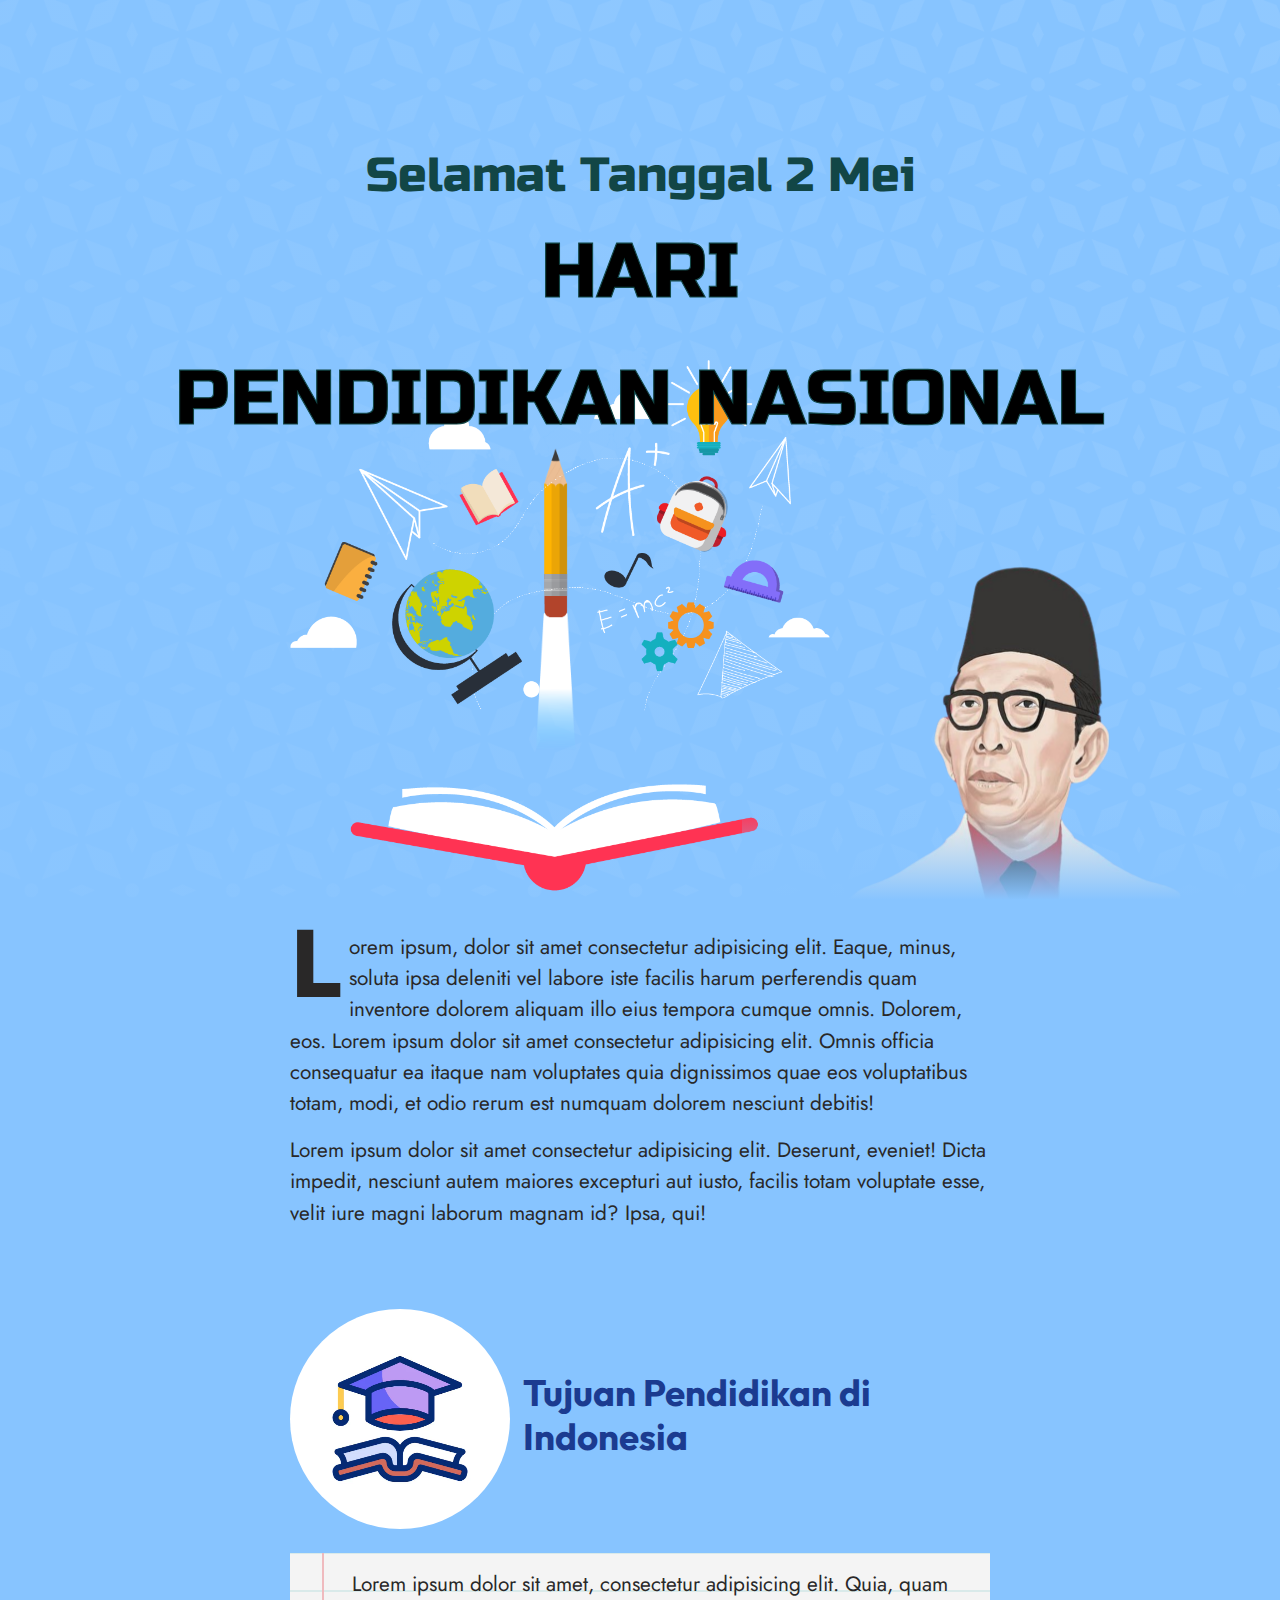
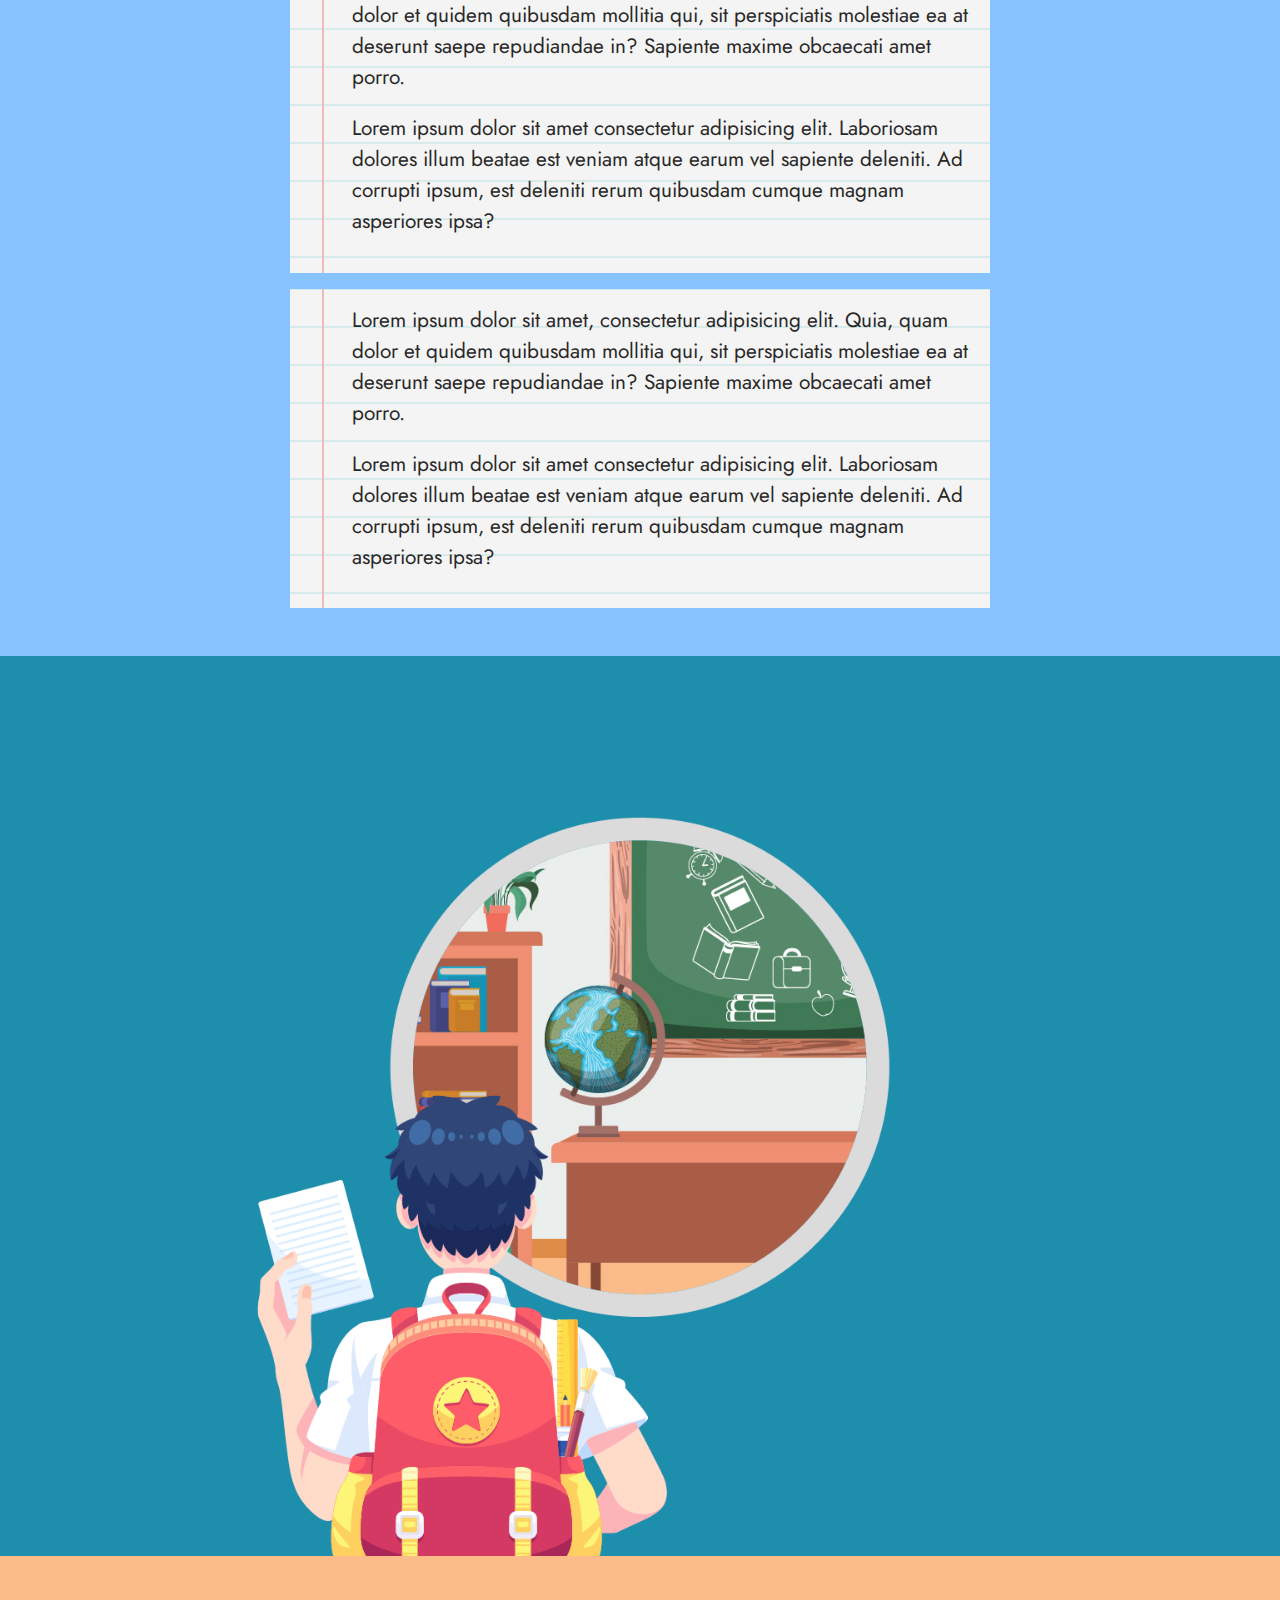
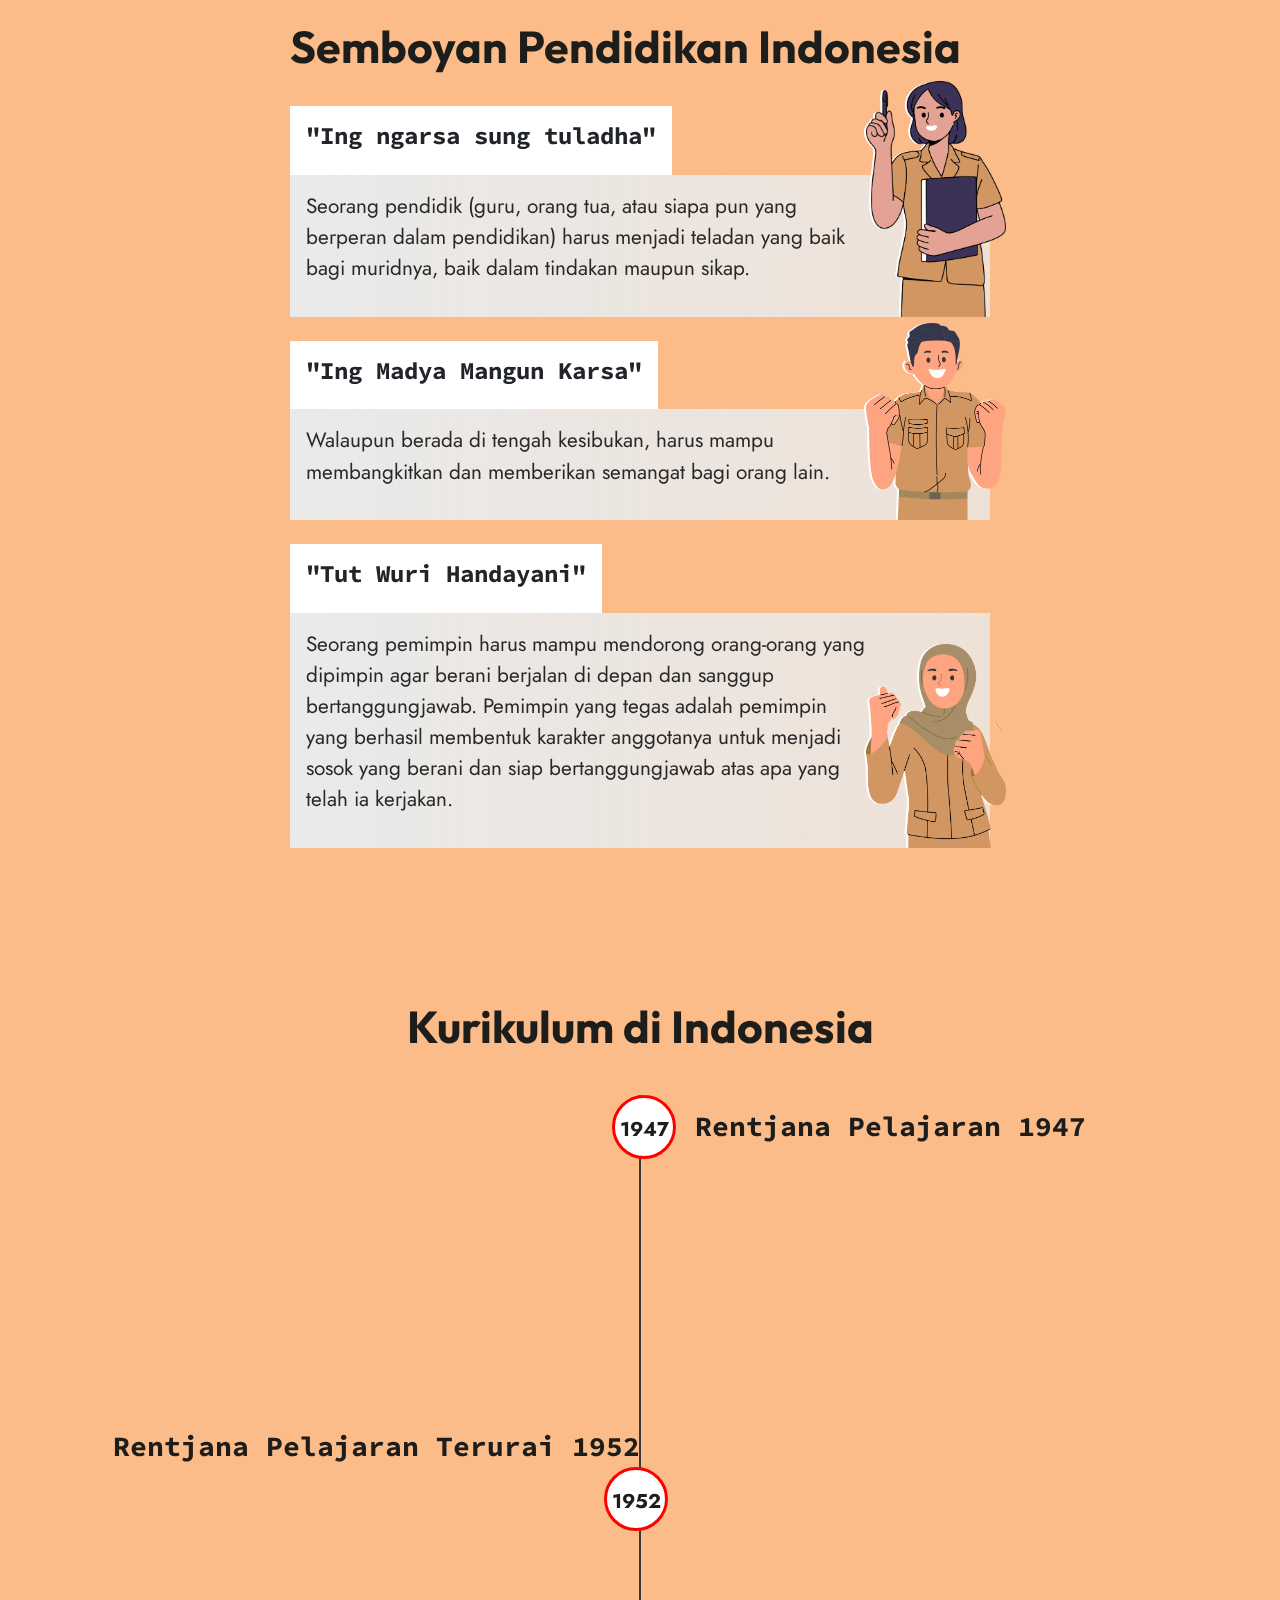
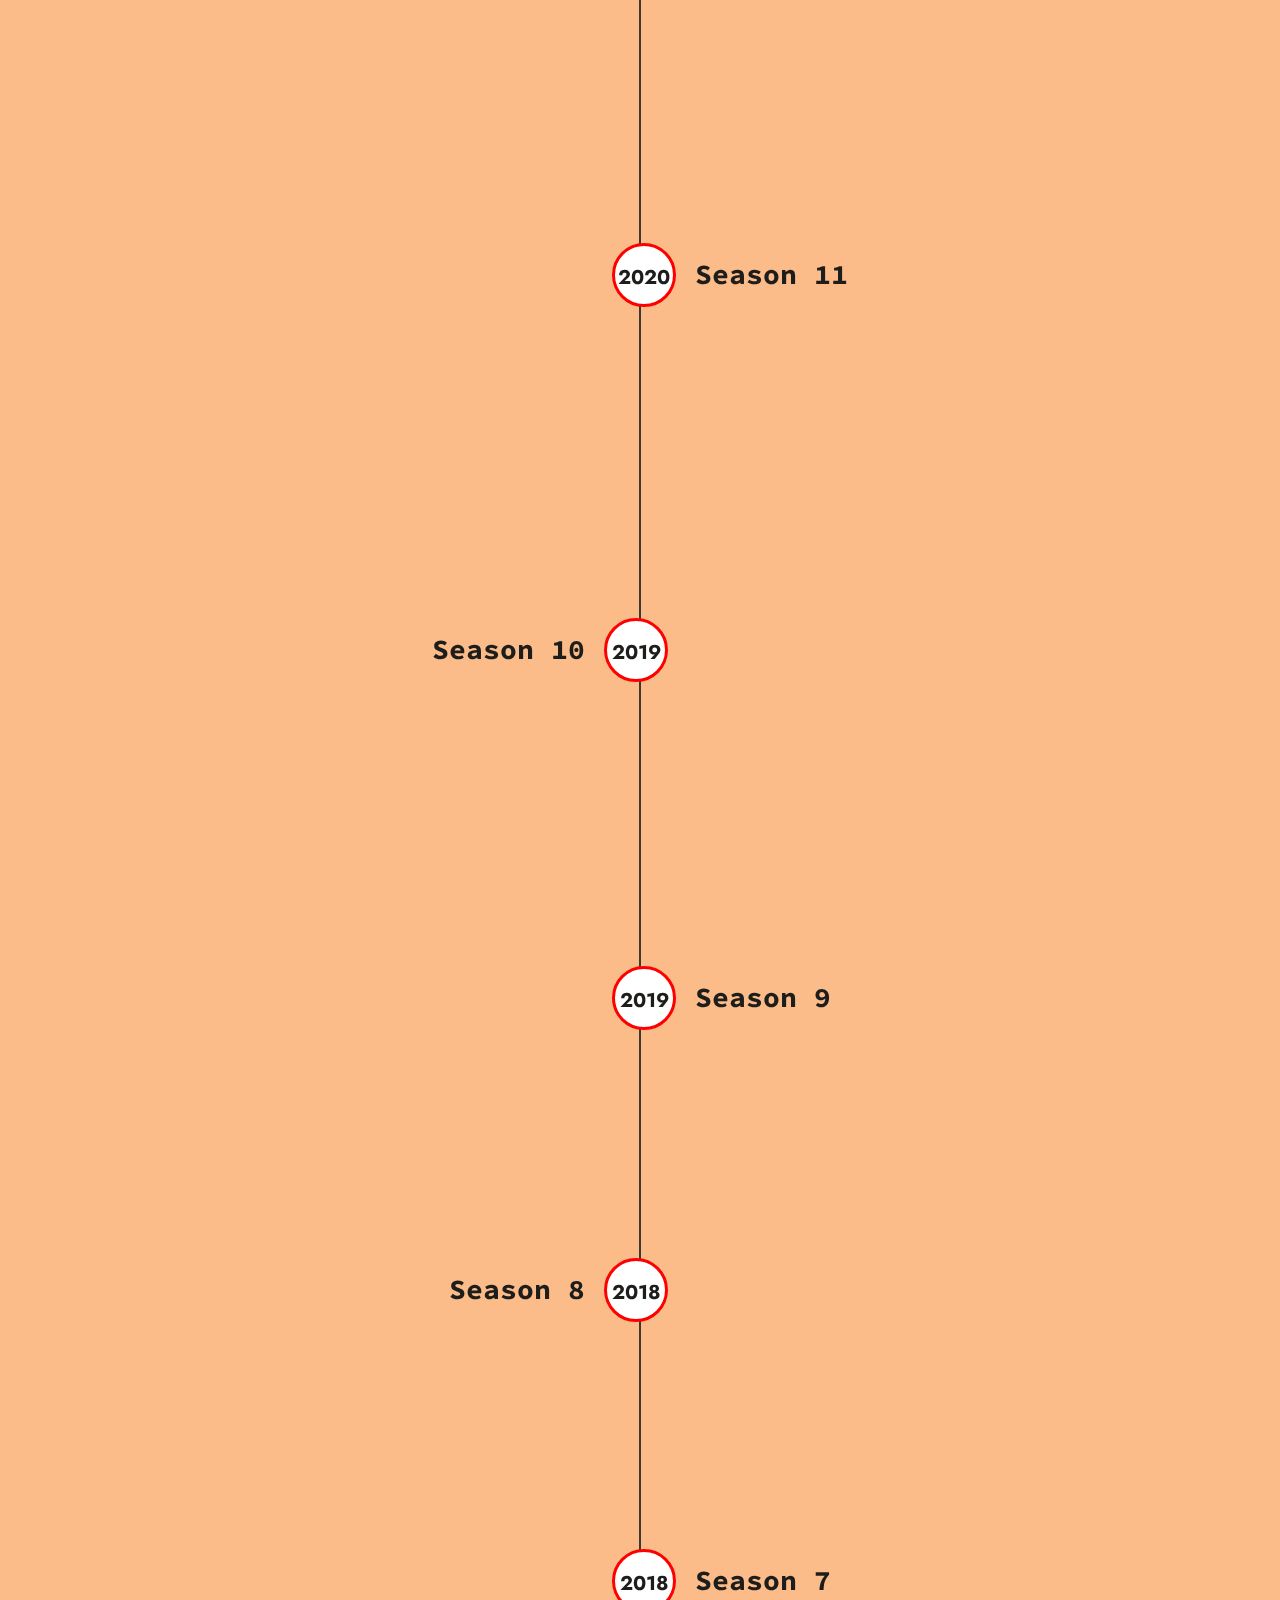
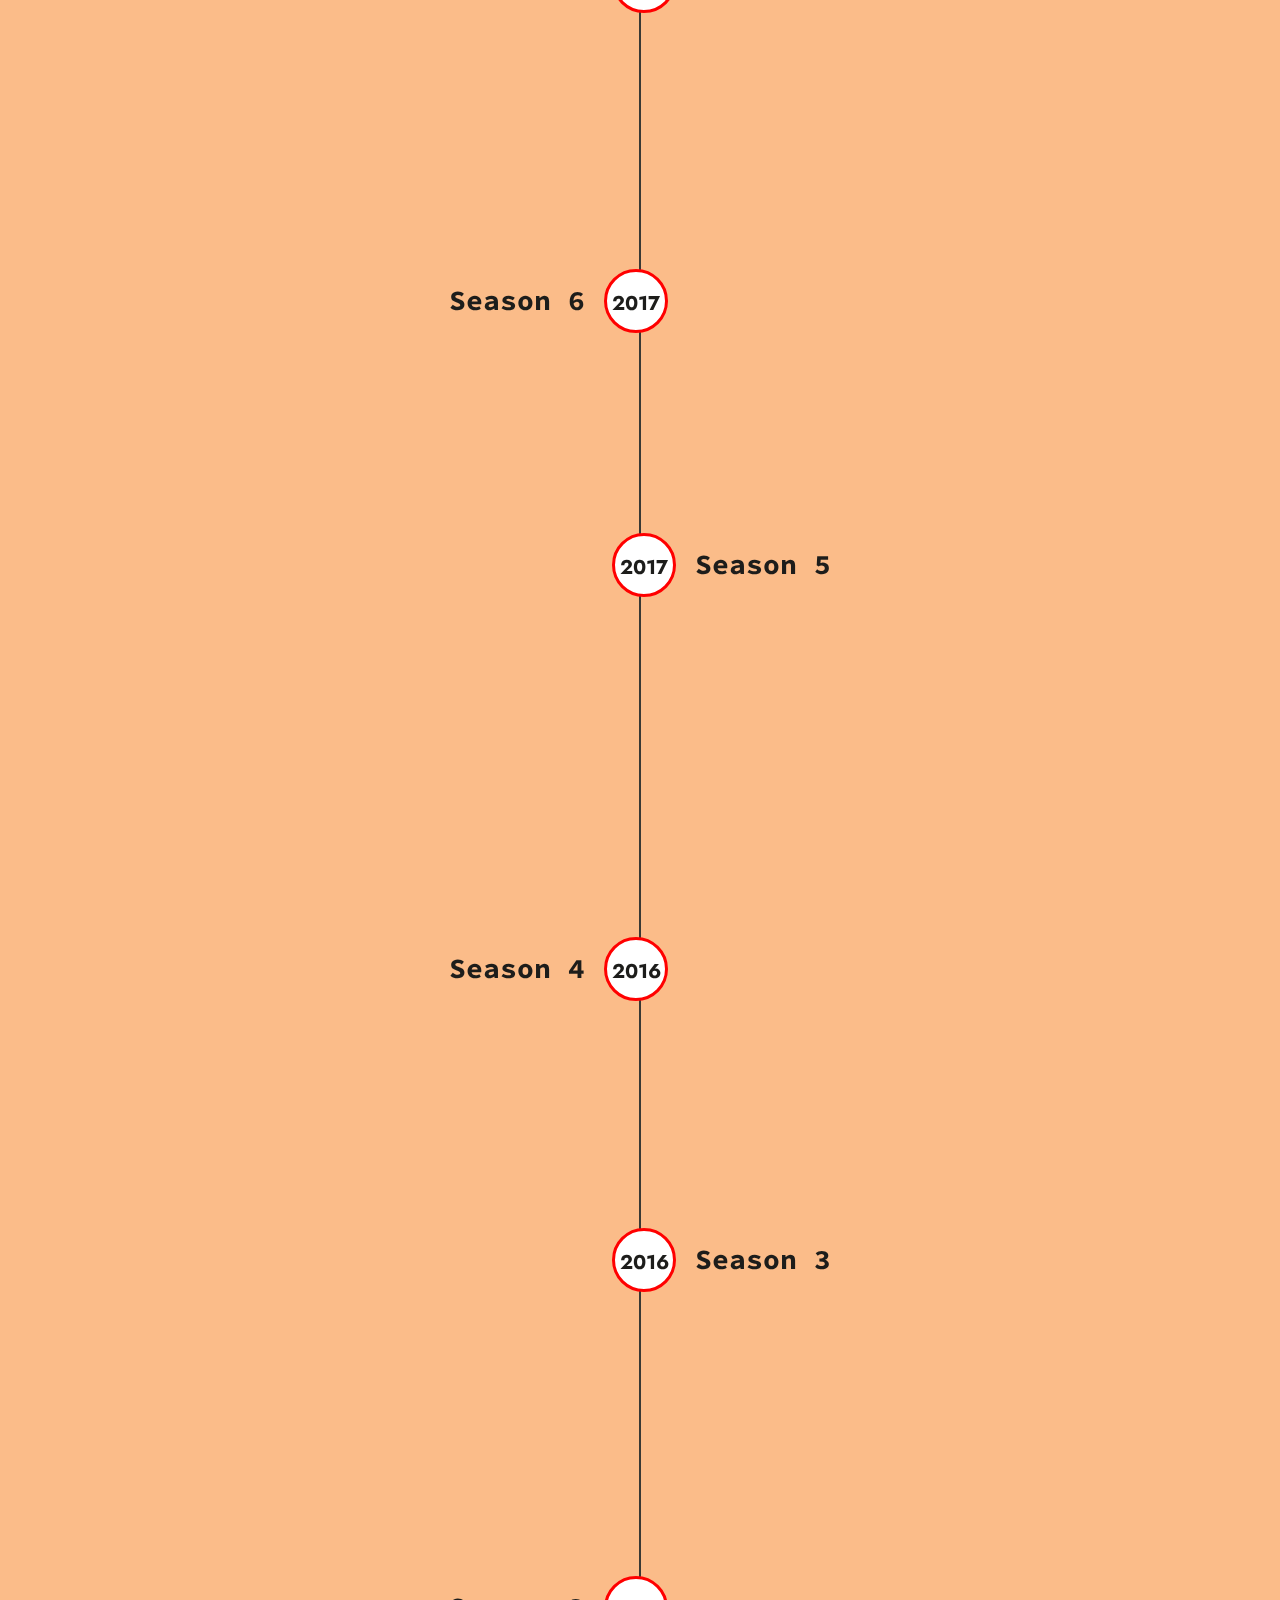
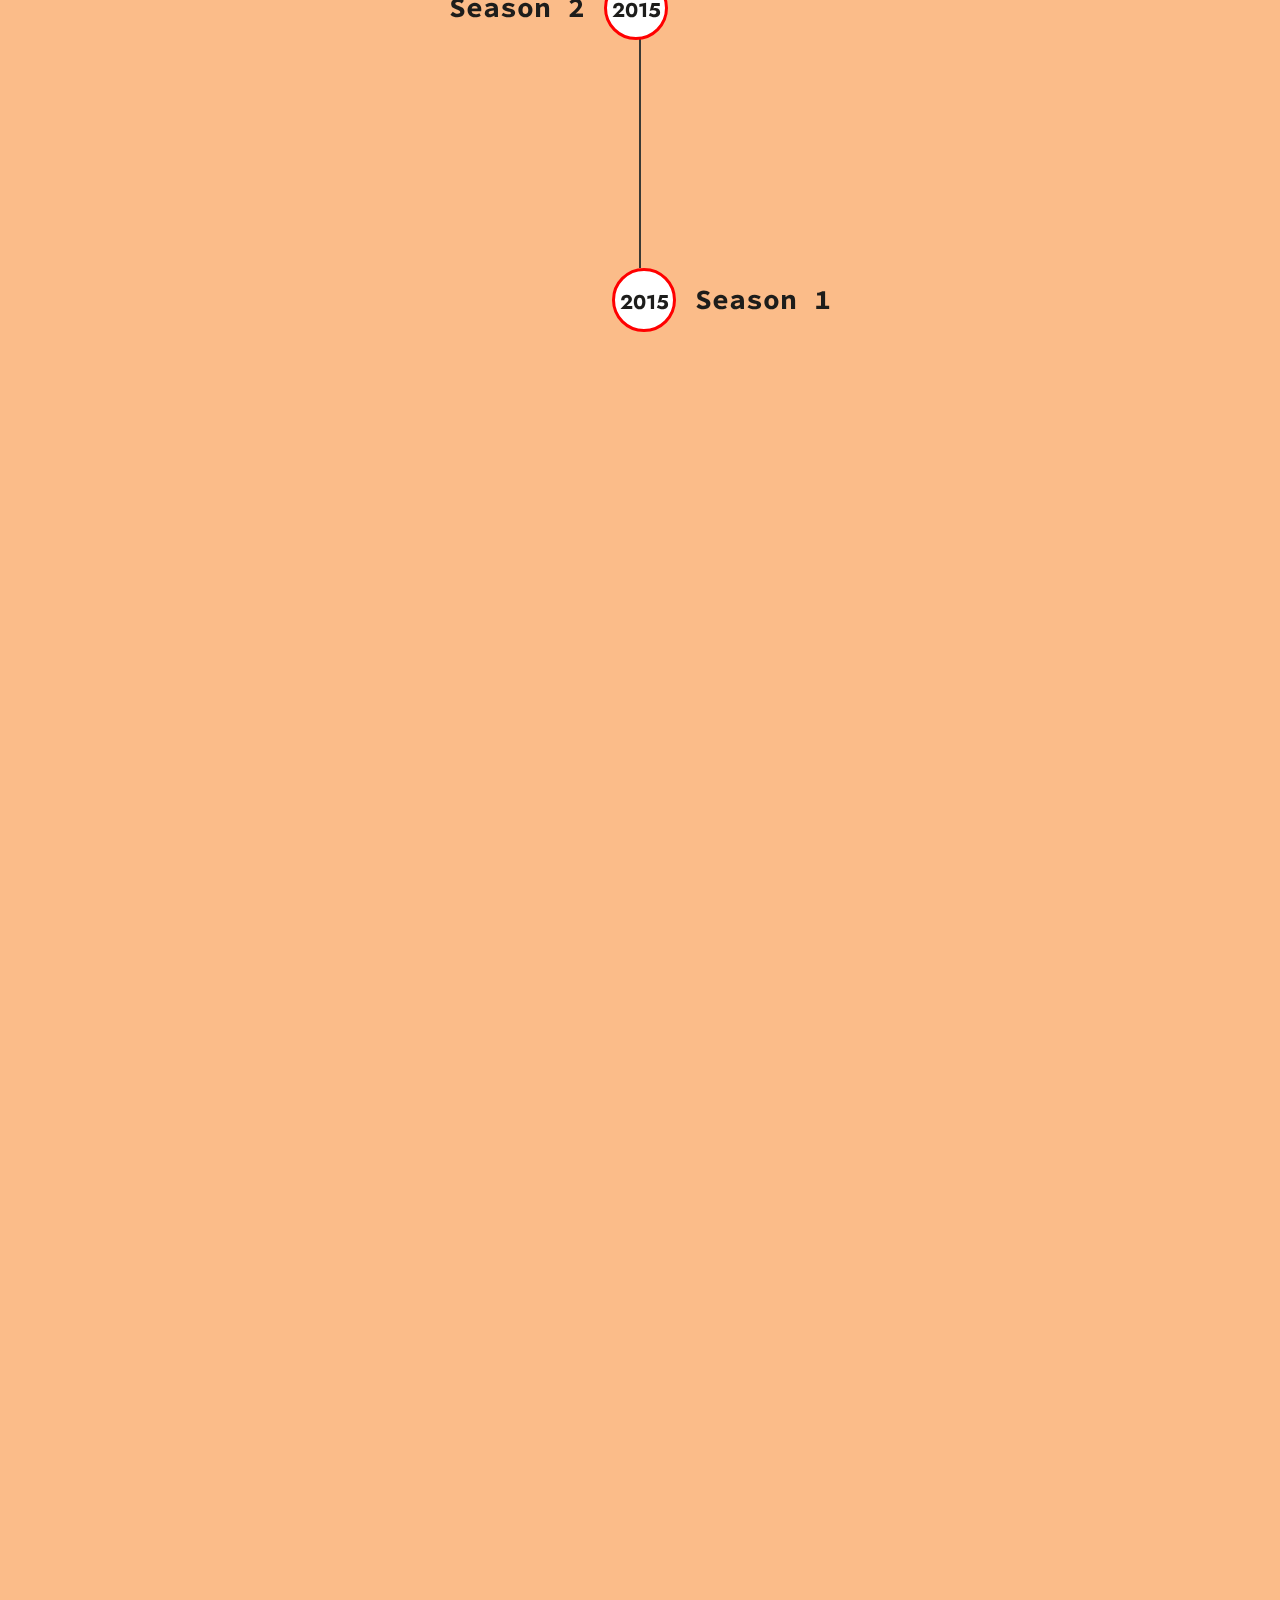
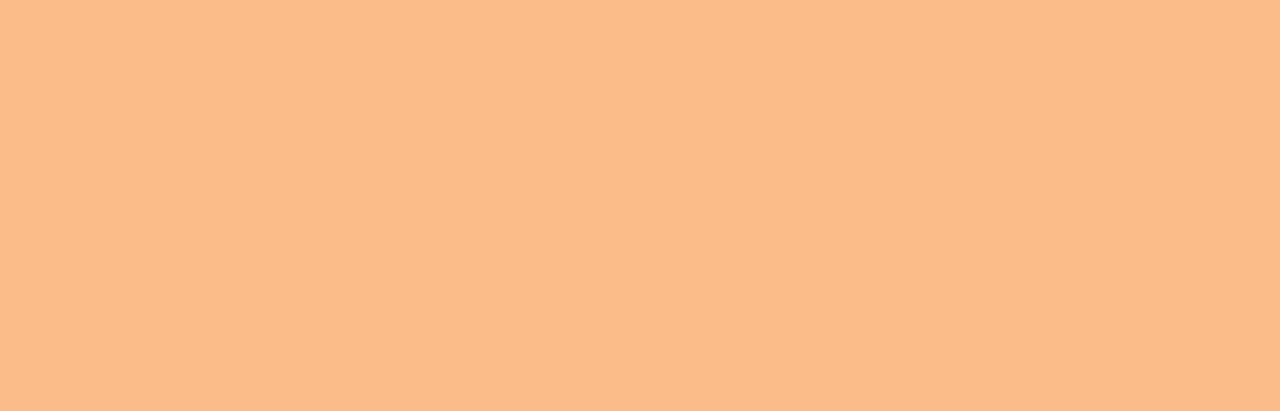
==== index.html @ e65f445f "ded" ====
<!DOCTYPE html>
<html lang="en">
    <head>
        <meta charset="UTF-8">
        <meta name="viewport" content="width=device-width, initial-scale=1.0">
        <title>Hari Pendidikan Nasional</title>
        <link rel="stylesheet" href="sass/bootstrap.min.css">
        <link rel="stylesheet" href="sass/animate.min.css">
        <link rel="stylesheet" href="sass/all.css">
        <link rel="stylesheet" href="sass/style.css">
    </head>
    <body>
        <main>
            <section class="banner">
                <div class="bgbg">
                    <img src="img/bg.png" alt="">
                </div>
                <div class="indo">
                    <img src="img/indo.png" alt="">
                </div>
                <div class="title">
                    <h2>Selamat Tanggal 2 Mei</h2>
                </div>
                <div class="ismobile">
                    <div class="help-zero">
                        <svg viewBox="0 0 1020 300">
                            <text
                                x="50%"
                                y="50%"
                                dy=".35em"
                                text-anchor="middle"
                            >
                                Hari
                            </text>
                        </svg>
                    </div>
                    <div class="help-first">
                        <svg viewBox="0 0 1020 300">
                            <text
                                x="50%"
                                y="50%"
                                dy=".35em"
                                text-anchor="middle"
                            >
                                Pendidikan
                            </text>
                        </svg>
                    </div>
                    <div class="help-second">
                        <svg viewBox="0 0 1020 300">
                            <text
                                x="50%"
                                y="50%"
                                dy=".35em"
                                text-anchor="middle"
                            >
                                Nasional
                            </text>
                        </svg>
                    </div>
                </div>
                <div class="isdesktop">
                    <div class="help-zero">
                        <svg viewBox="0 0 2320 300">
                            <text
                                x="50%"
                                y="50%"
                                dy=".35em"
                                text-anchor="middle"
                            >
                                Hari
                            </text>
                        </svg>
                    </div>
                    <svg viewBox="0 0 2320 300">
                        <text
                            x="50%"
                            y="50%"
                            dy=".25em"
                            text-anchor="middle"
                        >
                            Pendidikan Nasional
                        </text>
                    </svg>
                </div>
                <div class="bg">
                    <img src="img/bumper-02.png" alt="">
                </div>
                <div class="pensil">
                    <img src="img/bumper-03.png" alt="">
                </div>
                <div class="image">
                    <img src="img/ki-hajar.png" alt="">
                </div>
            </section>
            <section class="pembukaan">
                <div class="wrap-detikx">
                    <!-- <div class="rilis">
                        <div class="tgl">
                            02 Mei 2025
                        </div>
                    </div> -->
                    <p class="firstletter">
                        Lorem ipsum, dolor sit amet consectetur adipisicing elit. Eaque, minus, soluta ipsa deleniti vel labore iste facilis harum perferendis quam inventore dolorem aliquam illo eius tempora cumque omnis. Dolorem, eos. Lorem ipsum dolor sit amet consectetur adipisicing elit. Omnis officia consequatur ea itaque nam voluptates quia dignissimos quae eos voluptatibus totam, modi, et odio rerum est numquam dolorem nesciunt debitis!
                    </p>
                    <p>Lorem ipsum dolor sit amet consectetur adipisicing elit. Deserunt, eveniet! Dicta impedit, nesciunt autem maiores excepturi aut iusto, facilis totam voluptate esse, velit iure magni laborum magnam id? Ipsa, qui!</p>
                </div>
            </section>
            <section class="tujuan">
                <div class="wrap-detikx">
                    <div class="d-block">
                        <div class="white-animate">
                            <video autoplay="" muted="" loop="">
                                <source src="img/book-graduate.mp4" type="video/mp4">
                                Your browser does not support the video tag.
                            </video>
                        </div>
                        <div class="judul-h3">
                            <h3>Tujuan Pendidikan di Indonesia</h3>
                        </div>
                    </div>
                    <br>
                    <div class="kertas mb-3">
                        <p>Lorem ipsum dolor sit amet, consectetur adipisicing elit. Quia, quam dolor et quidem quibusdam mollitia qui, sit perspiciatis molestiae ea at deserunt saepe repudiandae in? Sapiente maxime obcaecati amet porro.</p>
                        <p>Lorem ipsum dolor sit amet consectetur adipisicing elit. Laboriosam dolores illum beatae est veniam atque earum vel sapiente deleniti. Ad corrupti ipsum, est deleniti rerum quibusdam cumque magnam asperiores ipsa?</p>
                    </div>
                    <div class="kertas mb-3">
                        <p>Lorem ipsum dolor sit amet, consectetur adipisicing elit. Quia, quam dolor et quidem quibusdam mollitia qui, sit perspiciatis molestiae ea at deserunt saepe repudiandae in? Sapiente maxime obcaecati amet porro.</p>
                        <p>Lorem ipsum dolor sit amet consectetur adipisicing elit. Laboriosam dolores illum beatae est veniam atque earum vel sapiente deleniti. Ad corrupti ipsum, est deleniti rerum quibusdam cumque magnam asperiores ipsa?</p>
                    </div>
                </div>
            </section>
            <section class="lini-masa">
                <div class="wrapper">
                    <div class="content">
                        <!-- <section class="section hero"></section> -->
                        <!-- <section class="section gradient-purple"></section> -->
                        <!-- <section class="section gradient-blue"></section> -->
                        <div class="section hero"></div>
                        <div class="section semboyan position-relative">
                            <div class="wrap-detikx">
                                <h3 class="judul">Semboyan Pendidikan Indonesia</h3>
                                <br>
                                <div class="contentx">
                                    <div class="guru">
                                        <img src="img/guru.png" alt="">
                                    </div>
                                    <div class="titlex">
                                        <h4>"Ing ngarsa sung tuladha"</h4>
                                    </div>
                                    <div class="desc">
                                        <p>
                                            Seorang pendidik (guru, orang tua, atau siapa pun yang berperan dalam pendidikan) harus menjadi teladan yang baik bagi muridnya, baik dalam tindakan maupun sikap.
                                        </p>
                                    </div>
                                </div>
                                <div class="contentx">
                                    <div class="guru">
                                        <img src="img/guru2.png" alt="">
                                    </div>
                                    <div class="titlex">
                                        <h4>
                                            "Ing Madya Mangun Karsa"
                                        </h4>
                                    </div>
                                    <div class="desc">
                                        <p>
                                            Walaupun berada di tengah kesibukan, harus mampu membangkitkan dan memberikan semangat bagi orang lain.
                                        </p>
                                    </div>
                                </div>
                                <div class="contentx">
                                    <div class="guru">
                                        <img src="img/guru3.png" alt="">
                                    </div>
                                    <div class="titlex">
                                        <h4>"Tut Wuri Handayani"</h4>
                                    </div>
                                    <div class="desc">
                                        <p>
                                            Seorang pemimpin harus mampu mendorong orang-orang yang dipimpin agar berani berjalan di depan dan sanggup bertanggungjawab. Pemimpin yang tegas adalah pemimpin yang berhasil membentuk karakter anggotanya untuk menjadi sosok yang berani dan siap bertanggungjawab atas apa yang telah ia kerjakan.
                                        </p>
                                    </div>
                                </div>
                            </div>
                        </div>
                        <div class="section ceki">
                            <div class="wrap-detikx">
                                <div class="text-center">
                                    <h3 class="judul">Kurikulum di Indonesia</h3>
                                </div>
                                <br>
                                <div hidden>
                                    <div class="blocking">
                                        <div class="naming">
                                            <h4>1947</h4>
                                        </div>
                                        <div class="desc">
                                            <h5>Rentjana Pelajaran 1947</h5>
                                            <p>
                                                Lorem ipsum dolor, sit amet consectetur adipisicing elit. Doloremque, debitis numquam, obcaecati eveniet quas dolor placeat saepe ipsam incidunt illum veritatis necessitatibus aut soluta fugiat distinctio magni nemo cum expedita.
                                            </p>
                                        </div>
                                    </div>
                                    <div class="blocking">
                                        <div class="naming">
                                            <h4>1947</h4>
                                        </div>
                                        <div class="desc">
                                            <h5>Rentjana Pelajaran 1947</h5>
                                            <p>
                                                Lorem ipsum dolor, sit amet consectetur adipisicing elit. Doloremque, debitis numquam, obcaecati eveniet quas dolor placeat saepe ipsam incidunt illum veritatis necessitatibus aut soluta fugiat distinctio magni nemo cum expedita.
                                            </p>
                                        </div>
                                    </div>
                                    <div class="blocking">
                                        <div class="naming">
                                            <h4>1947</h4>
                                        </div>
                                        <div class="desc">
                                            <h5>Rentjana Pelajaran 1947</h5>
                                            <p>
                                                Lorem ipsum dolor, sit amet consectetur adipisicing elit. Doloremque, debitis numquam, obcaecati eveniet quas dolor placeat saepe ipsam incidunt illum veritatis necessitatibus aut soluta fugiat distinctio magni nemo cum expedita.
                                            </p>
                                        </div>
                                    </div>
                                    <div class="blocking">
                                        <div class="naming">
                                            <h4>1947</h4>
                                        </div>
                                        <div class="desc">
                                            <h5>Rentjana Pelajaran 1947</h5>
                                            <p>
                                                Lorem ipsum dolor, sit amet consectetur adipisicing elit. Doloremque, debitis numquam, obcaecati eveniet quas dolor placeat saepe ipsam incidunt illum veritatis necessitatibus aut soluta fugiat distinctio magni nemo cum expedita.
                                            </p>
                                        </div>
                                    </div>
                                </div>
                            </div>
                            <div class="container">
                                <div class="ag-timeline-block">
                                    <div class="ag-section">
                                        <div class="ag-format-container">
                                            <div class="js-timeline ag-timeline">
                                                <div class="js-timeline_line ag-timeline_line">
                                                    <div class="js-timeline_line-progress ag-timeline_line-progress"></div>
                                                </div>
                                                <div class="ag-timeline_list">
                                                    <div class="js-timeline_item ag-timeline_item">
                                                        <div class="ag-timeline-card_box">
                                                            <div class="js-timeline-card_point-box ag-timeline-card_point-box">
                                                                <div class="ag-timeline-card_point">1947</div>
                                                            </div>
                                                            <div class="ag-timeline-card_meta-box">
                                                                <div class="ag-timeline-card_meta">Rentjana Pelajaran 1947</div>
                                                            </div>
                                                        </div>
                                                        <div class="ag-timeline-card_item">
                                                            <div class="ag-timeline-card_inner">
                                                                <div class="ag-timeline-card_info">
                                                                    <div class="ag-timeline-card_title">Rentjana Pelajaran 1947</div>
                                                                    <div class="ag-timeline-card_desc">
                                                                        <strong>Kurikulum 1947</strong>
                                                                        Lorem ipsum dolor sit amet, consectetuer adipiscing elit. Aenean commodo ligula
                                                      eget dolor. Aenean massa. Cum sociis natoque penatibus et magnis dis parturient
                                                      montes, nascetur ridiculus mus. Donec quam felis, ultricies nec, pellentesque eu,
                                                      pretium quis, sem. Nulla consequat massa quis enim. Donec pede justo, fringilla
                                                      vel, aliquet nec, vulputate eget, arcu.
                                                                    </div>
                                                                </div>
                                                            </div>
                                                            <div class="ag-timeline-card_arrow"></div>
                                                        </div>
                                                    </div>
                                                    <div class="js-timeline_item ag-timeline_item">
                                                        <div class="ag-timeline-card_box">
                                                            <div class="ag-timeline-card_meta-box">
                                                                <div class="ag-timeline-card_meta">Rentjana Pelajaran Terurai 1952</div>
                                                            </div>
                                                            <div class="js-timeline-card_point-box ag-timeline-card_point-box">
                                                                <div class="ag-timeline-card_point">1952</div>
                                                            </div>
                                                        </div>
                                                        <div class="ag-timeline-card_item">
                                                            <div class="ag-timeline-card_inner">
                                                                <div class="ag-timeline-card_info">
                                                                    <div class="ag-timeline-card_title">Rentjana Pelajaran Terurai 1952</div>
                                                                    <div class="ag-timeline-card_desc">
                                                                        <strong>Kurikulum 1952</strong>
                                                                        Donec pede justo, fringilla
                                                      vel, aliquet nec, vulputate eget, arcu. In enim justo, rhoncus ut, imperdiet a,
                                                      venenatis vitae, justo. Nullam dictum felis eu pede mollis pretium. Integer
                                                      tincidunt. Cras dapibus. Vivamus elementum semper nisi. Aenean vulputate eleifend
                                                      tellus. Aenean leo ligula, porttitor eu, consequat vitae, eleifend ac, enim.
                                                      Aliquam lorem ante, dapibus in, viverra quis, feugiat a, tellus. Phasellus viverra
                                                      nulla ut metus varius laoreet. Quisque rutrum. Aenean imperdiet.
                                                                    </div>
                                                                </div>
                                                            </div>
                                                            <div class="ag-timeline-card_arrow"></div>
                                                        </div>
                                                    </div>
                                                    <div class="js-timeline_item ag-timeline_item">
                                                        <div class="ag-timeline-card_box">
                                                            <div class="js-timeline-card_point-box ag-timeline-card_point-box">
                                                                <div class="ag-timeline-card_point">2020</div>
                                                            </div>
                                                            <div class="ag-timeline-card_meta-box">
                                                                <div class="ag-timeline-card_meta">Season 11</div>
                                                            </div>
                                                        </div>
                                                        <div class="ag-timeline-card_item">
                                                            <div class="ag-timeline-card_inner">
                                                                <div class="ag-timeline-card_info">
                                                                    <div class="ag-timeline-card_title">Season 11</div>
                                                                    <div class="ag-timeline-card_desc">
                                                                        Aenean imperdiet. Etiam ultricies
                                                      nisi vel augue. Curabitur ullamcorper ultricies nisi. Nam eget dui. Etiam rhoncus.
                                                      Maecenas tempus, tellus eget condimentum rhoncus, sem quam semper libero, sit amet
                                                      adipiscing sem neque sed ipsum. Nam quam nunc, blandit vel, luctus pulvinar,
                                                      hendrerit id, lorem. Maecenas nec odio et ante tincidunt tempus. Donec vitae
                                                      sapien ut libero venenatis faucibus. Nullam quis ante. Etiam sit amet orci eget
                                                      eros faucibus tincidunt. Duis leo. Sed fringilla mauris sit amet nibh.
                                                                    </div>
                                                                </div>
                                                            </div>
                                                            <div class="ag-timeline-card_arrow"></div>
                                                        </div>
                                                    </div>
                                                    <div class="js-timeline_item ag-timeline_item">
                                                        <div class="ag-timeline-card_box">
                                                            <div class="ag-timeline-card_meta-box">
                                                                <div class="ag-timeline-card_meta">Season 10</div>
                                                            </div>
                                                            <div class="js-timeline-card_point-box ag-timeline-card_point-box">
                                                                <div class="ag-timeline-card_point">2019</div>
                                                            </div>
                                                        </div>
                                                        <div class="ag-timeline-card_item">
                                                            <div class="ag-timeline-card_inner">
                                                                <div class="ag-timeline-card_info">
                                                                    <div class="ag-timeline-card_title">Season 10</div>
                                                                    <div class="ag-timeline-card_desc">
                                                                        Cum sociis natoque penatibus et magnis dis parturient
                                                      montes, nascetur ridiculus mus. Donec quam felis, ultricies nec, pellentesque eu,
                                                      pretium quis, sem. Nulla consequat massa quis enim. Donec pede justo, fringilla
                                                      vel, aliquet nec, vulputate eget, arcu. In enim justo, rhoncus ut, imperdiet a,
                                                      venenatis vitae, justo. Nullam dictum felis eu pede mollis pretium. Integer
                                                      tincidunt. Cras dapibus. Vivamus elementum semper nisi.
                                                                    </div>
                                                                </div>
                                                            </div>
                                                            <div class="ag-timeline-card_arrow"></div>
                                                        </div>
                                                    </div>
                                                    <div class="js-timeline_item ag-timeline_item">
                                                        <div class="ag-timeline-card_box">
                                                            <div class="js-timeline-card_point-box ag-timeline-card_point-box">
                                                                <div class="ag-timeline-card_point">2019</div>
                                                            </div>
                                                            <div class="ag-timeline-card_meta-box">
                                                                <div class="ag-timeline-card_meta">Season 9</div>
                                                            </div>
                                                        </div>
                                                        <div class="ag-timeline-card_item">
                                                            <div class="ag-timeline-card_inner">
                                                                <div class="ag-timeline-card_info">
                                                                    <div class="ag-timeline-card_title">Season 9</div>
                                                                    <div class="ag-timeline-card_desc">
                                                                        Vivamus elementum semper nisi. Aenean vulputate eleifend
                                                      tellus. Aenean leo ligula, porttitor eu, consequat vitae, eleifend ac, enim.
                                                      Aliquam lorem ante, dapibus in, viverra quis, feugiat a, tellus. Phasellus viverra
                                                      nulla ut metus varius laoreet. Quisque rutrum. Aenean imperdiet. Etiam ultricies
                                                      nisi vel augue. Curabitur ullamcorper ultricies nisi.
                                                                    </div>
                                                                </div>
                                                            </div>
                                                            <div class="ag-timeline-card_arrow"></div>
                                                        </div>
                                                    </div>
                                                    <div class="js-timeline_item ag-timeline_item">
                                                        <div class="ag-timeline-card_box">
                                                            <div class="ag-timeline-card_meta-box">
                                                                <div class="ag-timeline-card_meta">Season 8</div>
                                                            </div>
                                                            <div class="js-timeline-card_point-box ag-timeline-card_point-box">
                                                                <div class="ag-timeline-card_point">2018</div>
                                                            </div>
                                                        </div>
                                                        <div class="ag-timeline-card_item">
                                                            <div class="ag-timeline-card_inner">
                                                                <div class="ag-timeline-card_info">
                                                                    <div class="ag-timeline-card_title">Season 8</div>
                                                                    <div class="ag-timeline-card_desc">
                                                                        Donec quam felis, ultricies nec, pellentesque eu,
                                                      pretium quis, sem. Nulla consequat massa quis enim. Donec pede justo, fringilla
                                                      vel, aliquet nec, vulputate eget, arcu. In enim justo, rhoncus ut, imperdiet a,
                                                      venenatis vitae, justo. Nullam dictum felis eu pede mollis pretium. Integer
                                                      tincidunt. Cras dapibus. Vivamus elementum semper nisi.
                                                                    </div>
                                                                </div>
                                                            </div>
                                                            <div class="ag-timeline-card_arrow"></div>
                                                        </div>
                                                    </div>
                                                    <div class="js-timeline_item ag-timeline_item">
                                                        <div class="ag-timeline-card_box">
                                                            <div class="js-timeline-card_point-box ag-timeline-card_point-box">
                                                                <div class="ag-timeline-card_point">2018</div>
                                                            </div>
                                                            <div class="ag-timeline-card_meta-box">
                                                                <div class="ag-timeline-card_meta">Season 7</div>
                                                            </div>
                                                        </div>
                                                        <div class="ag-timeline-card_item">
                                                            <div class="ag-timeline-card_inner">
                                                                <div class="ag-timeline-card_info">
                                                                    <div class="ag-timeline-card_title">Season 7</div>
                                                                    <div class="ag-timeline-card_desc">
                                                                        Quisque rutrum. Aenean imperdiet. Etiam ultricies
                                                      nisi vel augue. Curabitur ullamcorper ultricies nisi. Nam eget dui. Etiam rhoncus.
                                                      Maecenas tempus, tellus eget condimentum rhoncus, sem quam semper libero, sit amet
                                                      adipiscing sem neque sed ipsum. Nam quam nunc, blandit vel, luctus pulvinar,
                                                      hendrerit id, lorem. Maecenas nec odio et ante tincidunt tempus.
                                                                    </div>
                                                                </div>
                                                            </div>
                                                            <div class="ag-timeline-card_arrow"></div>
                                                        </div>
                                                    </div>
                                                    <div class="js-timeline_item ag-timeline_item">
                                                        <div class="ag-timeline-card_box">
                                                            <div class="ag-timeline-card_meta-box">
                                                                <div class="ag-timeline-card_meta">Season 6</div>
                                                            </div>
                                                            <div class="js-timeline-card_point-box ag-timeline-card_point-box">
                                                                <div class="ag-timeline-card_point">2017</div>
                                                            </div>
                                                        </div>
                                                        <div class="ag-timeline-card_item">
                                                            <div class="ag-timeline-card_inner">
                                                                <div class="ag-timeline-card_info">
                                                                    <div class="ag-timeline-card_title">Season 6</div>
                                                                    <div class="ag-timeline-card_desc">
                                                                        Vivamus elementum semper nisi. Aenean vulputate eleifend
                                                      tellus. Aenean leo ligula, porttitor eu, consequat vitae, eleifend ac, enim.
                                                      Aliquam lorem ante, dapibus in, viverra quis, feugiat a, tellus. Phasellus viverra
                                                      nulla ut metus varius laoreet. Quisque rutrum.
                                                                    </div>
                                                                </div>
                                                            </div>
                                                            <div class="ag-timeline-card_arrow"></div>
                                                        </div>
                                                    </div>
                                                    <div class="js-timeline_item ag-timeline_item">
                                                        <div class="ag-timeline-card_box">
                                                            <div class="js-timeline-card_point-box ag-timeline-card_point-box">
                                                                <div class="ag-timeline-card_point">2017</div>
                                                            </div>
                                                            <div class="ag-timeline-card_meta-box">
                                                                <div class="ag-timeline-card_meta">Season 5</div>
                                                            </div>
                                                        </div>
                                                        <div class="ag-timeline-card_item">
                                                            <div class="ag-timeline-card_inner">
                                                                <div class="ag-timeline-card_info">
                                                                    <div class="ag-timeline-card_title">Season 5</div>
                                                                    <div class="ag-timeline-card_desc">
                                                                        Donec pede justo, fringilla
                                                      vel, aliquet nec, vulputate eget, arcu. In enim justo, rhoncus ut, imperdiet a,
                                                      venenatis vitae, justo. Nullam dictum felis eu pede mollis pretium. Integer
                                                      tincidunt. Cras dapibus. Vivamus elementum semper nisi. Aenean vulputate eleifend
                                                      tellus. Aenean leo ligula, porttitor eu, consequat vitae, eleifend ac, enim.
                                                      Aliquam lorem ante, dapibus in, viverra quis, feugiat a, tellus. Phasellus viverra
                                                      nulla ut metus varius laoreet. Quisque rutrum. Aenean imperdiet. Etiam ultricies
                                                      nisi vel augue. Curabitur ullamcorper ultricies nisi.
                                                                    </div>
                                                                </div>
                                                            </div>
                                                            <div class="ag-timeline-card_arrow"></div>
                                                        </div>
                                                    </div>
                                                    <div class="js-timeline_item ag-timeline_item">
                                                        <div class="ag-timeline-card_box">
                                                            <div class="ag-timeline-card_meta-box">
                                                                <div class="ag-timeline-card_meta">Season 4</div>
                                                            </div>
                                                            <div class="js-timeline-card_point-box ag-timeline-card_point-box">
                                                                <div class="ag-timeline-card_point">2016</div>
                                                            </div>
                                                        </div>
                                                        <div class="ag-timeline-card_item">
                                                            <div class="ag-timeline-card_inner">
                                                                <div class="ag-timeline-card_info">
                                                                    <div class="ag-timeline-card_title">Season 4</div>
                                                                    <div class="ag-timeline-card_desc">
                                                                        Nullam dictum felis eu pede mollis pretium. Integer
                                                      tincidunt. Cras dapibus. Vivamus elementum semper nisi. Aenean vulputate eleifend
                                                      tellus. Aenean leo ligula, porttitor eu, consequat vitae, eleifend ac, enim.
                                                      Aliquam lorem ante, dapibus in, viverra quis, feugiat a, tellus. Phasellus viverra
                                                      nulla ut metus varius laoreet.
                                                                    </div>
                                                                </div>
                                                            </div>
                                                            <div class="ag-timeline-card_arrow"></div>
                                                        </div>
                                                    </div>
                                                    <div class="js-timeline_item ag-timeline_item">
                                                        <div class="ag-timeline-card_box">
                                                            <div class="js-timeline-card_point-box ag-timeline-card_point-box">
                                                                <div class="ag-timeline-card_point">2016</div>
                                                            </div>
                                                            <div class="ag-timeline-card_meta-box">
                                                                <div class="ag-timeline-card_meta">Season 3</div>
                                                            </div>
                                                        </div>
                                                        <div class="ag-timeline-card_item">
                                                            <div class="ag-timeline-card_inner">
                                                                <div class="ag-timeline-card_info">
                                                                    <div class="ag-timeline-card_title">Season 3</div>
                                                                    <div class="ag-timeline-card_desc">
                                                                        Curabitur ullamcorper ultricies nisi. Nam eget dui. Etiam rhoncus.
                                                      Maecenas tempus, tellus eget condimentum rhoncus, sem quam semper libero, sit amet
                                                      adipiscing sem neque sed ipsum. Nam quam nunc, blandit vel, luctus pulvinar,
                                                      hendrerit id, lorem. Maecenas nec odio et ante tincidunt tempus. Donec vitae
                                                      sapien ut libero venenatis faucibus. Nullam quis ante. Etiam sit amet orci eget
                                                      eros faucibus tincidunt. Duis leo. Sed fringilla mauris sit amet nibh.
                                                                    </div>
                                                                </div>
                                                            </div>
                                                            <div class="ag-timeline-card_arrow"></div>
                                                        </div>
                                                    </div>
                                                    <div class="js-timeline_item ag-timeline_item">
                                                        <div class="ag-timeline-card_box">
                                                            <div class="ag-timeline-card_meta-box">
                                                                <div class="ag-timeline-card_meta">Season 2</div>
                                                            </div>
                                                            <div class="js-timeline-card_point-box ag-timeline-card_point-box">
                                                                <div class="ag-timeline-card_point">2015</div>
                                                            </div>
                                                        </div>
                                                        <div class="ag-timeline-card_item">
                                                            <div class="ag-timeline-card_inner">
                                                                <div class="ag-timeline-card_info">
                                                                    <div class="ag-timeline-card_title">Season 2</div>
                                                                    <div class="ag-timeline-card_desc">
                                                                        Aenean vulputate eleifend
                                                      tellus. Aenean leo ligula, porttitor eu, consequat vitae, eleifend ac, enim.
                                                      Aliquam lorem ante, dapibus in, viverra quis, feugiat a, tellus. Phasellus viverra
                                                      nulla ut metus varius laoreet. Quisque rutrum. Aenean imperdiet. Etiam ultricies
                                                      nisi vel augue. Curabitur ullamcorper ultricies nisi. Nam eget dui.
                                                                    </div>
                                                                </div>
                                                            </div>
                                                            <div class="ag-timeline-card_arrow"></div>
                                                        </div>
                                                    </div>
                                                    <div class="js-timeline_item ag-timeline_item">
                                                        <div class="ag-timeline-card_box">
                                                            <div class="js-timeline-card_point-box ag-timeline-card_point-box">
                                                                <div class="ag-timeline-card_point">2015</div>
                                                            </div>
                                                            <div class="ag-timeline-card_meta-box">
                                                                <div class="ag-timeline-card_meta">Season 1</div>
                                                            </div>
                                                        </div>
                                                        <div class="ag-timeline-card_item">
                                                            <div class="ag-timeline-card_inner">
                                                                <div class="ag-timeline-card_info">
                                                                    <div class="ag-timeline-card_title">Season 1</div>
                                                                    <div class="ag-timeline-card_desc">
                                                                        Donec pede justo, fringilla
                                                      vel, aliquet nec, vulputate eget, arcu. In enim justo, rhoncus ut, imperdiet a,
                                                      venenatis vitae, justo. Nullam dictum felis eu pede mollis pretium. Integer
                                                      tincidunt. Cras dapibus. Vivamus elementum semper nisi. Aenean vulputate eleifend
                                                      tellus. Aenean leo ligula, porttitor eu, consequat vitae, eleifend ac, enim.
                                                      Aliquam lorem ante, dapibus in, viverra quis, feugiat a, tellus.
                                                                    </div>
                                                                </div>
                                                            </div>
                                                            <div class="ag-timeline-card_arrow"></div>
                                                        </div>
                                                    </div>
                                                </div>
                                            </div>
                                        </div>
                                    </div>
                                </div>
                            </div>
                        </div>
                    </div>
                    <div class="image-container">
                        <!-- <img class="lala" src="https://assets-global.website-files.com/63ec206c5542613e2e5aa784/643312a6bc4ac122fc4e3afa_main%20home.webp" alt="image"> -->
                        <img class="lala" src="img/anak-skul.png" alt="image">
                    </div>
                </div>
            </section>
        </main>
        <script src="js/jquery-3.5.1.min.js"></script>
        <script src="js/gsap.min.js"></script>
        <script src="js/ScrollTrigger.min.js"></script>
        <script src="js/zooming.js"></script>
        <script src="js/app.js"></script>
    </body>
</html>
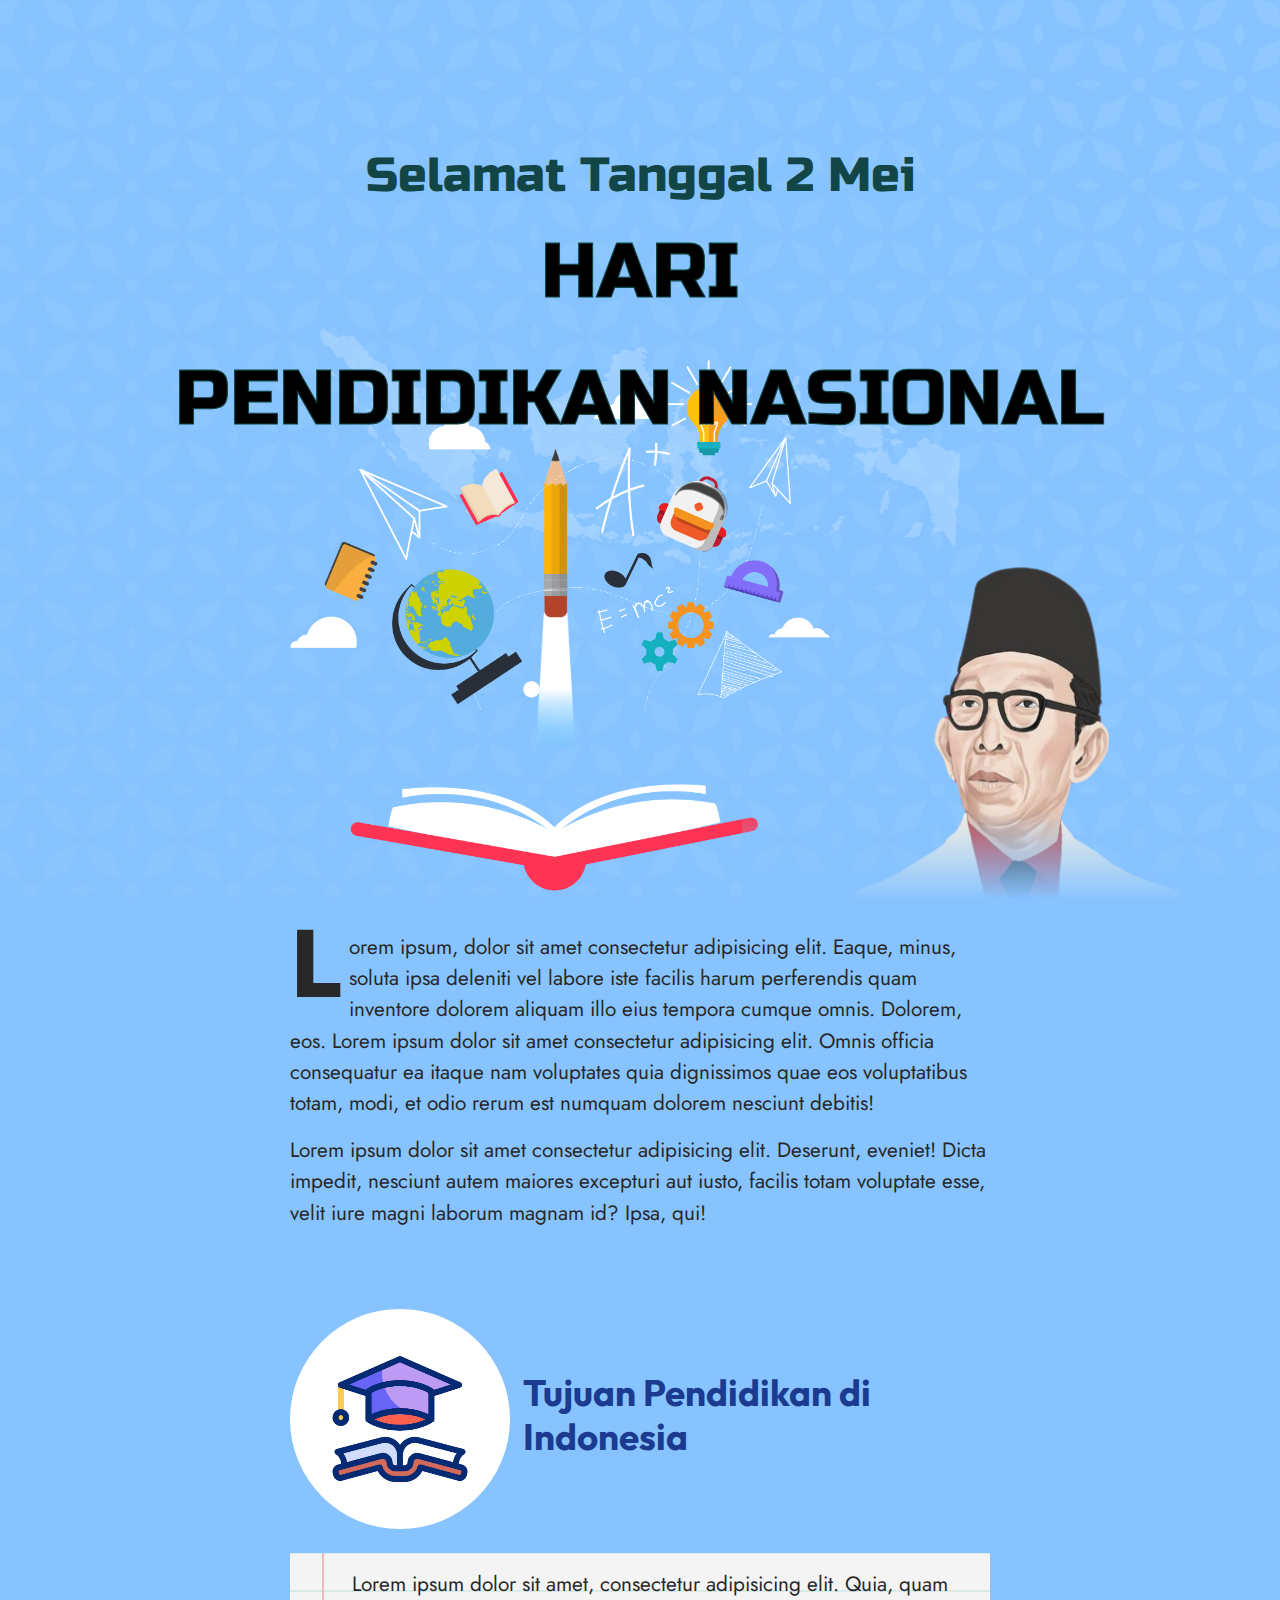
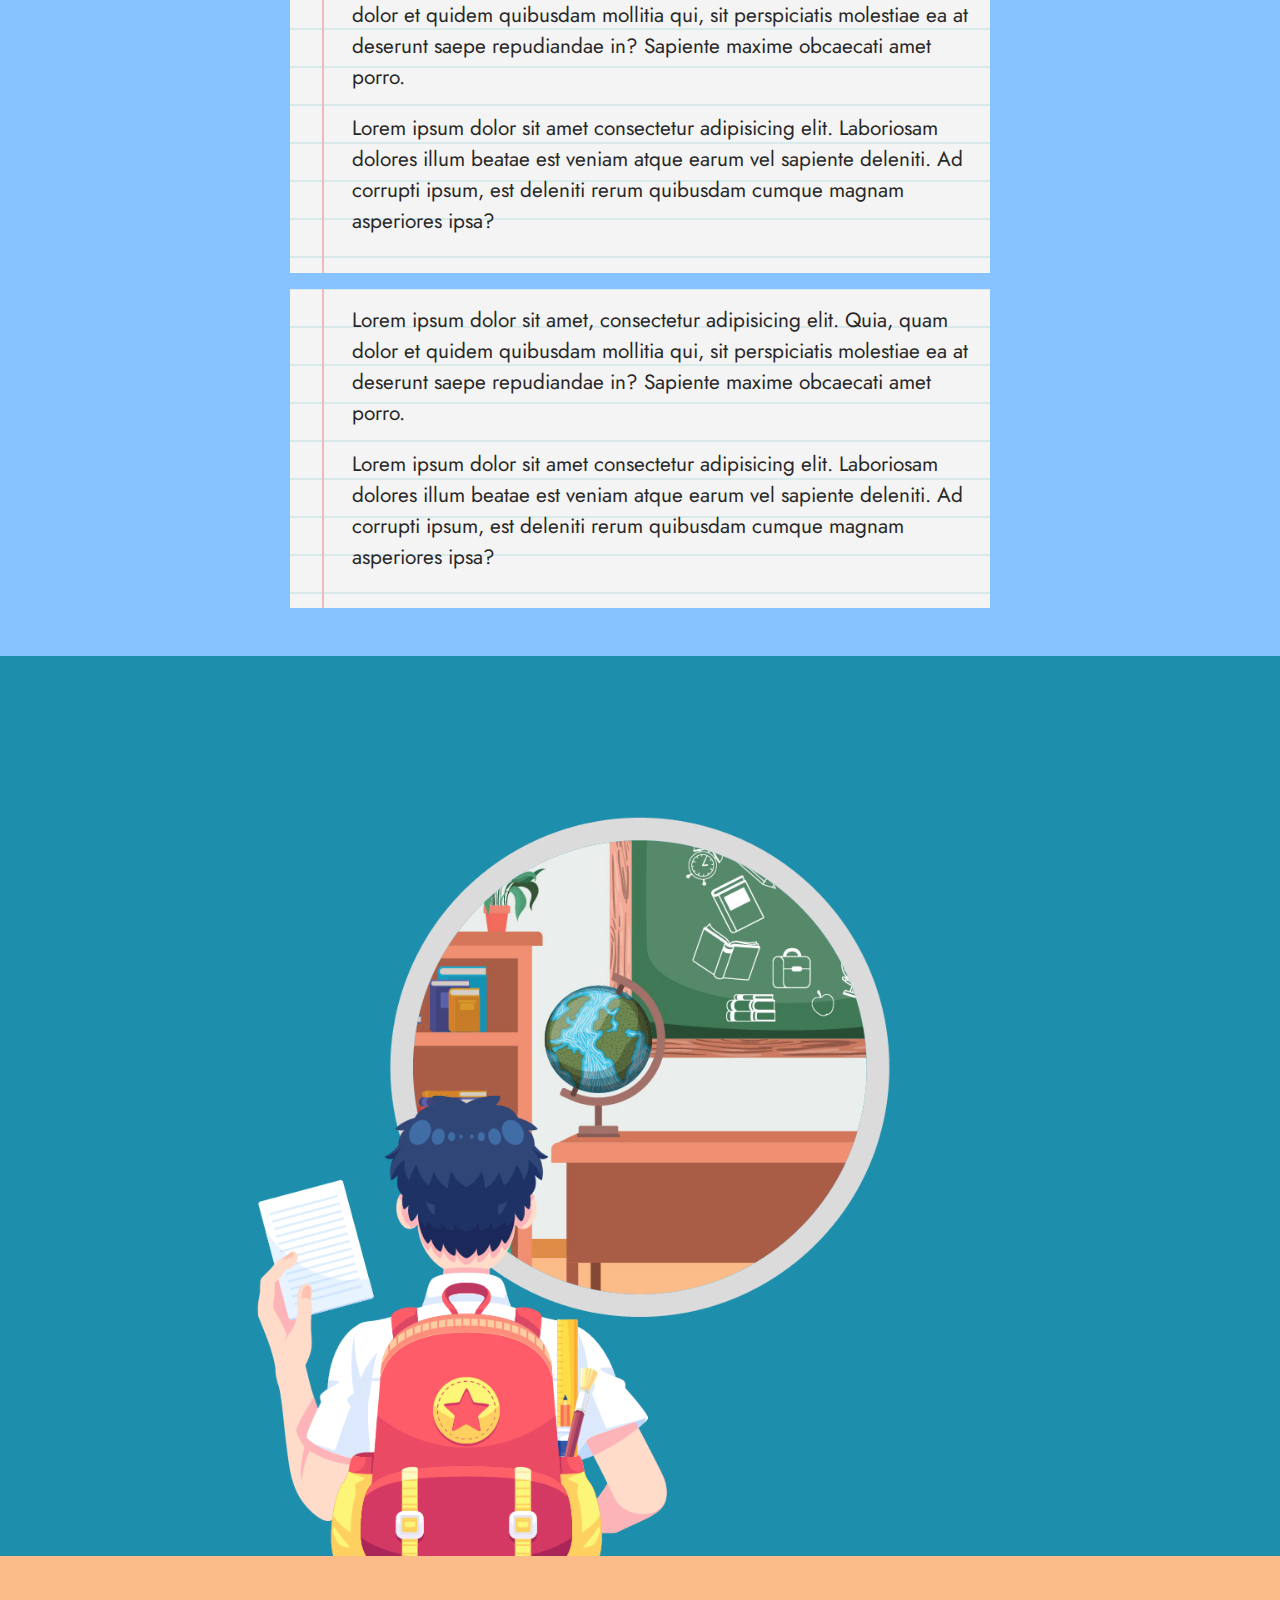
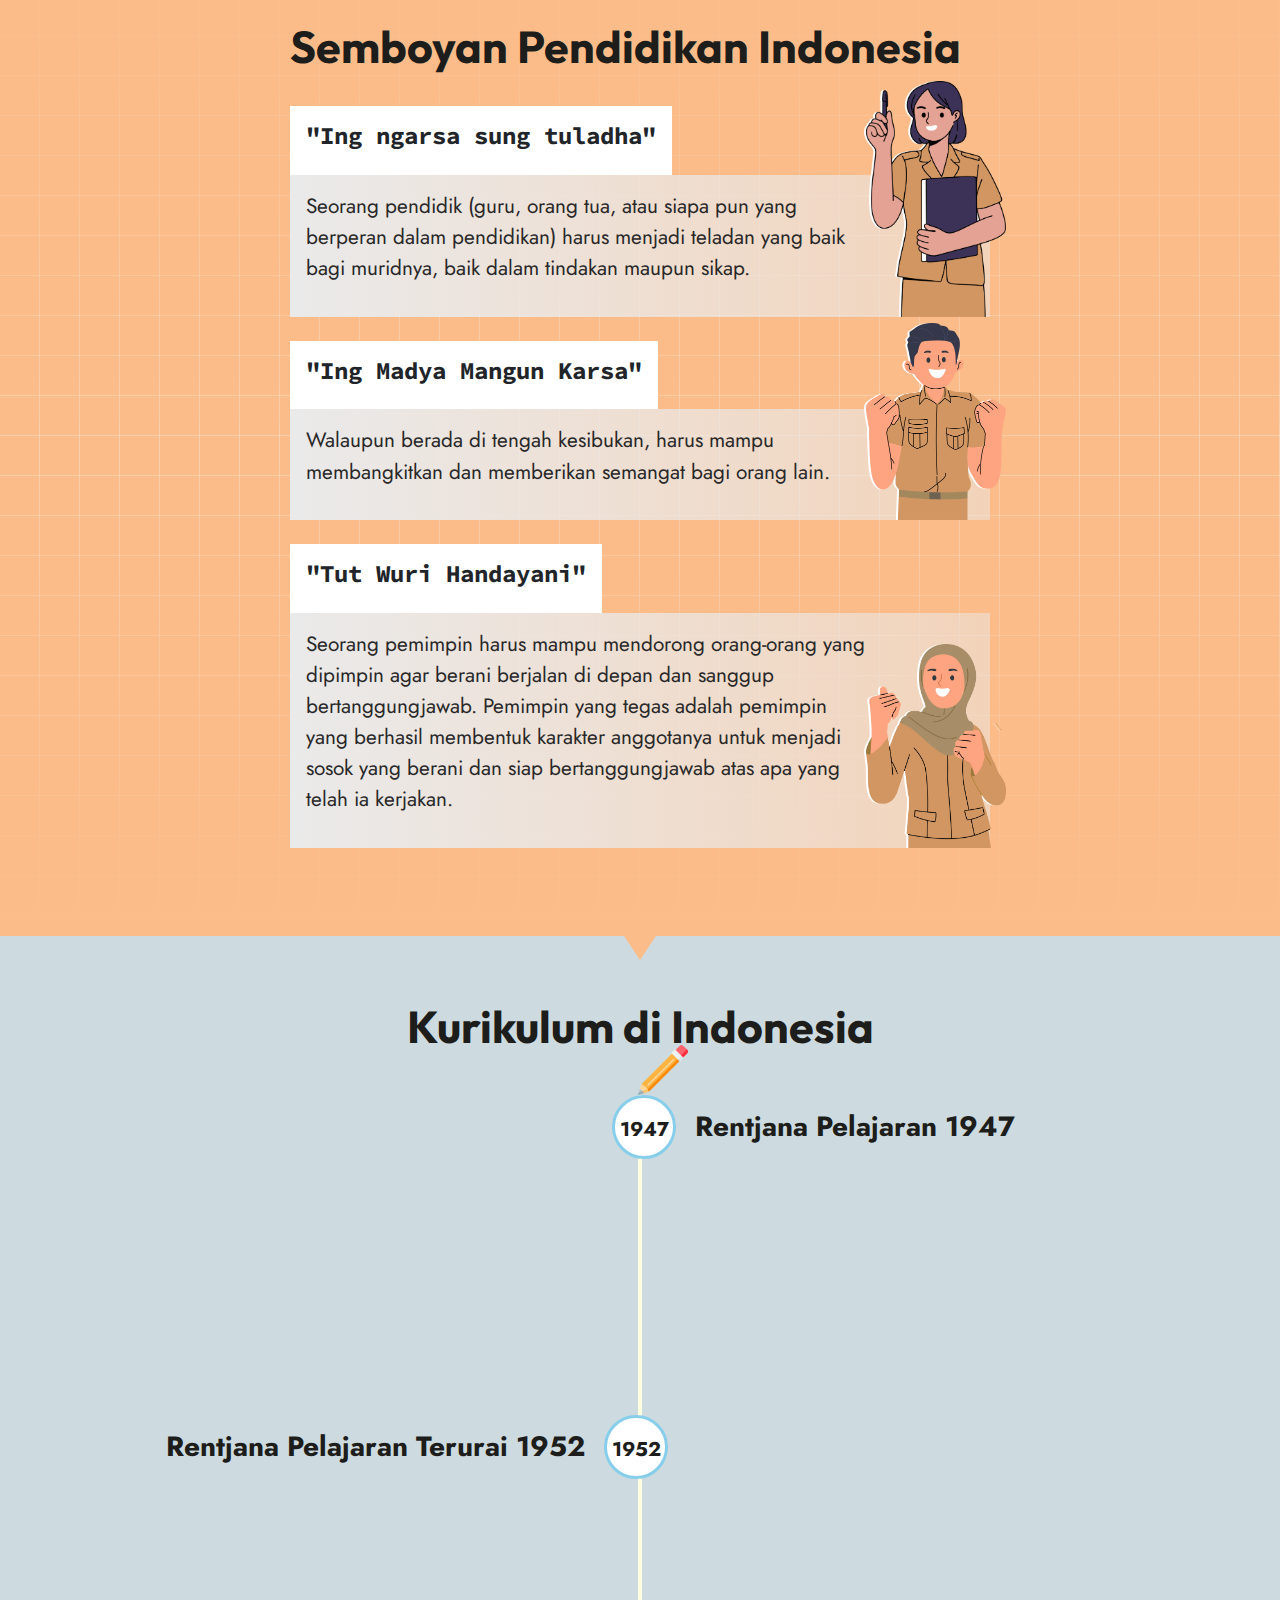
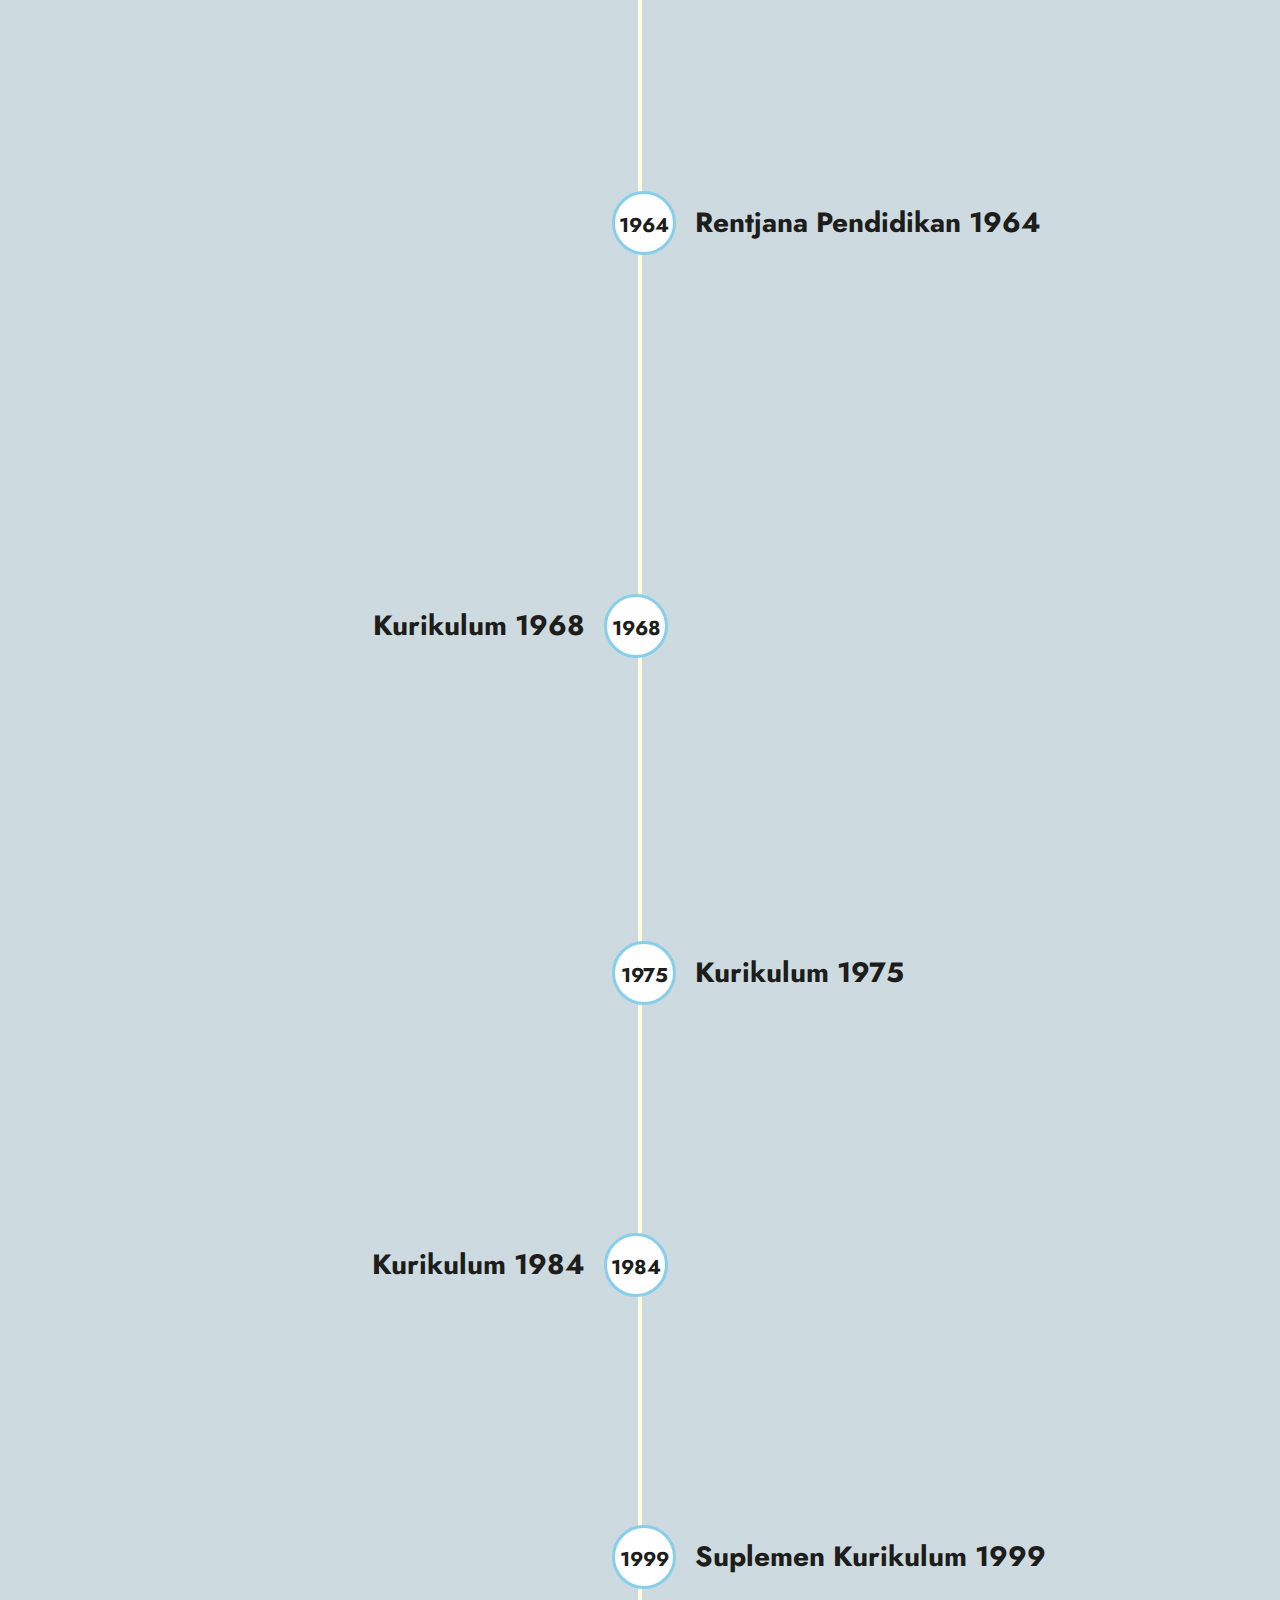
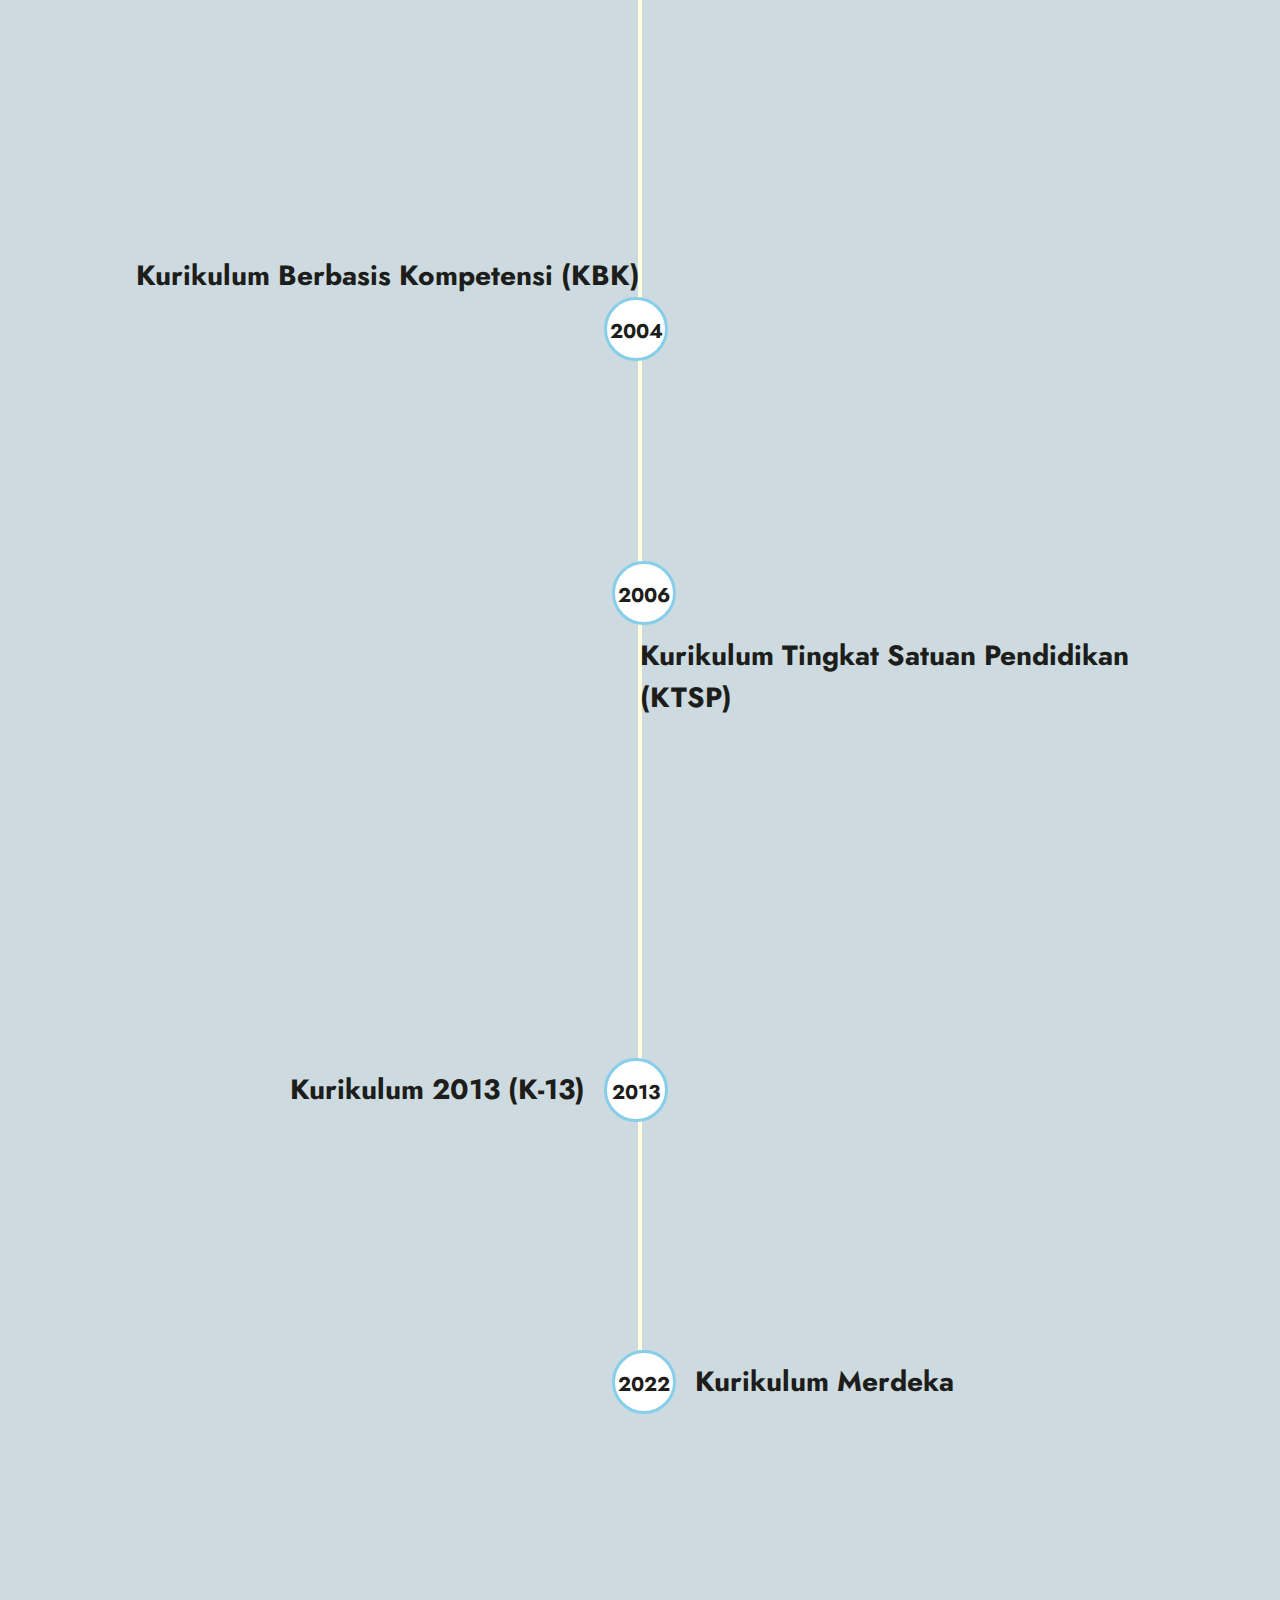
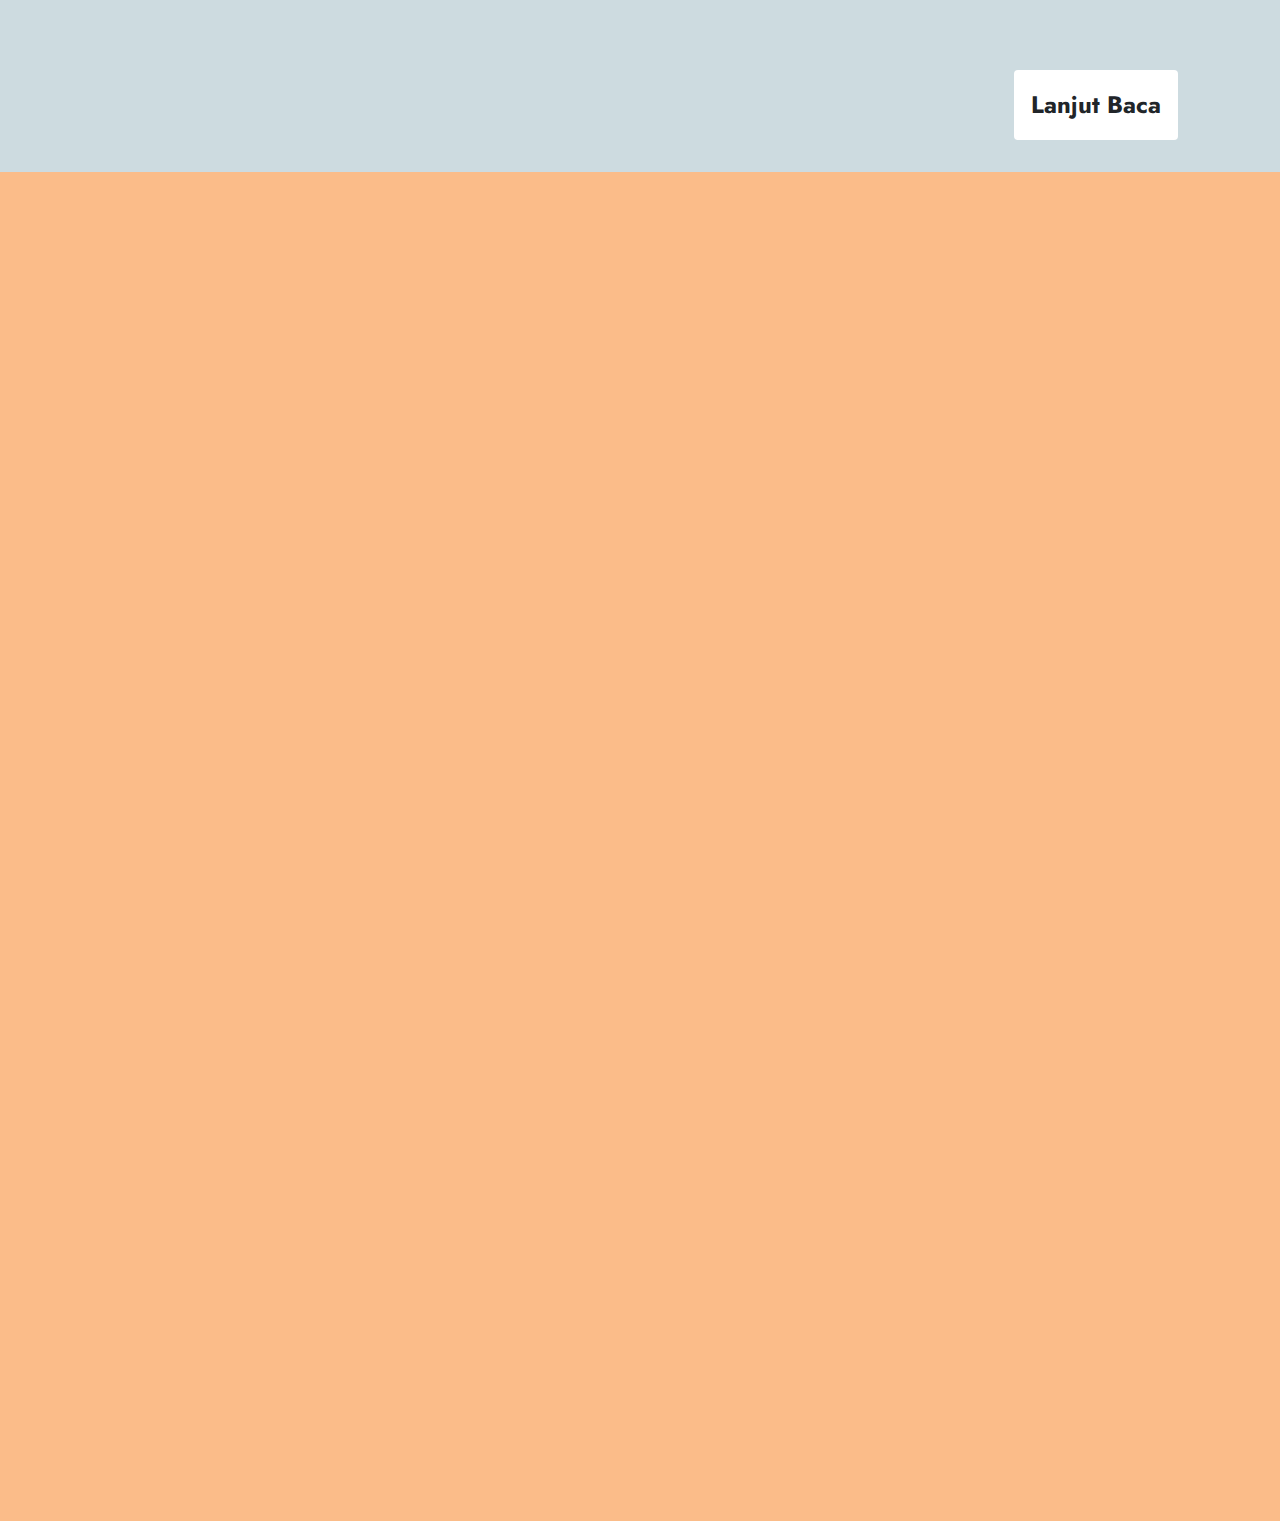
==== commit 293861e1: "deded" ====
--- a/index.html
+++ b/index.html
@@ -138,7 +138,7 @@
                         <!-- <section class="section gradient-blue"></section> -->
                         <div class="section hero"></div>
                         <div class="section semboyan position-relative">
-                            <div class="wrap-detikx">
+                            <div class="wrap-detikx totop">
                                 <h3 class="judul">Semboyan Pendidikan Indonesia</h3>
                                 <br>
                                 <div class="contentx">
@@ -184,7 +184,7 @@
                                 </div>
                             </div>
                         </div>
-                        <div class="section ceki">
+                        <div class="section kuri">
                             <div class="wrap-detikx">
                                 <div class="text-center">
                                     <h3 class="judul">Kurikulum di Indonesia</h3>
@@ -243,7 +243,11 @@
                                         <div class="ag-format-container">
                                             <div class="js-timeline ag-timeline">
                                                 <div class="js-timeline_line ag-timeline_line">
-                                                    <div class="js-timeline_line-progress ag-timeline_line-progress"></div>
+                                                    <div class="js-timeline_line-progress ag-timeline_line-progress">
+                                                        <div class="imgs">
+                                                            <img src="img/pencil.png" alt="">
+                                                        </div>
+                                                    </div>
                                                 </div>
                                                 <div class="ag-timeline_list">
                                                     <div class="js-timeline_item ag-timeline_item">
@@ -303,17 +307,18 @@
                                                     <div class="js-timeline_item ag-timeline_item">
                                                         <div class="ag-timeline-card_box">
                                                             <div class="js-timeline-card_point-box ag-timeline-card_point-box">
-                                                                <div class="ag-timeline-card_point">2020</div>
-                                                            </div>
-                                                            <div class="ag-timeline-card_meta-box">
-                                                                <div class="ag-timeline-card_meta">Season 11</div>
-                                                            </div>
-                                                        </div>
-                                                        <div class="ag-timeline-card_item">
-                                                            <div class="ag-timeline-card_inner">
-                                                                <div class="ag-timeline-card_info">
-                                                                    <div class="ag-timeline-card_title">Season 11</div>
-                                                                    <div class="ag-timeline-card_desc">
+                                                                <div class="ag-timeline-card_point">1964</div>
+                                                            </div>
+                                                            <div class="ag-timeline-card_meta-box">
+                                                                <div class="ag-timeline-card_meta">Rentjana Pendidikan 1964</div>
+                                                            </div>
+                                                        </div>
+                                                        <div class="ag-timeline-card_item">
+                                                            <div class="ag-timeline-card_inner">
+                                                                <div class="ag-timeline-card_info">
+                                                                    <div class="ag-timeline-card_title">Rentjana Pendidikan 1964</div>
+                                                                    <div class="ag-timeline-card_desc">
+                                                                        <strong>Kurikulum 1964</strong>
                                                                         Aenean imperdiet. Etiam ultricies
                                                       nisi vel augue. Curabitur ullamcorper ultricies nisi. Nam eget dui. Etiam rhoncus.
                                                       Maecenas tempus, tellus eget condimentum rhoncus, sem quam semper libero, sit amet
@@ -330,16 +335,20 @@
                                                     <div class="js-timeline_item ag-timeline_item">
                                                         <div class="ag-timeline-card_box">
                                                             <div class="ag-timeline-card_meta-box">
-                                                                <div class="ag-timeline-card_meta">Season 10</div>
-                                                            </div>
-                                                            <div class="js-timeline-card_point-box ag-timeline-card_point-box">
-                                                                <div class="ag-timeline-card_point">2019</div>
-                                                            </div>
-                                                        </div>
-                                                        <div class="ag-timeline-card_item">
-                                                            <div class="ag-timeline-card_inner">
-                                                                <div class="ag-timeline-card_info">
-                                                                    <div class="ag-timeline-card_title">Season 10</div>
+                                                                <div class="ag-timeline-card_meta">
+                                                                    Kurikulum 1968
+                                                                </div>
+                                                            </div>
+                                                            <div class="js-timeline-card_point-box ag-timeline-card_point-box">
+                                                                <div class="ag-timeline-card_point">1968</div>
+                                                            </div>
+                                                        </div>
+                                                        <div class="ag-timeline-card_item">
+                                                            <div class="ag-timeline-card_inner">
+                                                                <div class="ag-timeline-card_info">
+                                                                    <div class="ag-timeline-card_title">
+                                                                        Kurikulum 1968
+                                                                    </div>
                                                                     <div class="ag-timeline-card_desc">
                                                                         Cum sociis natoque penatibus et magnis dis parturient
                                                       montes, nascetur ridiculus mus. Donec quam felis, ultricies nec, pellentesque eu,
@@ -356,16 +365,20 @@
                                                     <div class="js-timeline_item ag-timeline_item">
                                                         <div class="ag-timeline-card_box">
                                                             <div class="js-timeline-card_point-box ag-timeline-card_point-box">
-                                                                <div class="ag-timeline-card_point">2019</div>
-                                                            </div>
-                                                            <div class="ag-timeline-card_meta-box">
-                                                                <div class="ag-timeline-card_meta">Season 9</div>
-                                                            </div>
-                                                        </div>
-                                                        <div class="ag-timeline-card_item">
-                                                            <div class="ag-timeline-card_inner">
-                                                                <div class="ag-timeline-card_info">
-                                                                    <div class="ag-timeline-card_title">Season 9</div>
+                                                                <div class="ag-timeline-card_point">1975</div>
+                                                            </div>
+                                                            <div class="ag-timeline-card_meta-box">
+                                                                <div class="ag-timeline-card_meta">
+                                                                    Kurikulum 1975
+                                                                </div>
+                                                            </div>
+                                                        </div>
+                                                        <div class="ag-timeline-card_item">
+                                                            <div class="ag-timeline-card_inner">
+                                                                <div class="ag-timeline-card_info">
+                                                                    <div class="ag-timeline-card_title">
+                                                                        Kurikulum 1975
+                                                                    </div>
                                                                     <div class="ag-timeline-card_desc">
                                                                         Vivamus elementum semper nisi. Aenean vulputate eleifend
                                                       tellus. Aenean leo ligula, porttitor eu, consequat vitae, eleifend ac, enim.
@@ -381,16 +394,20 @@
                                                     <div class="js-timeline_item ag-timeline_item">
                                                         <div class="ag-timeline-card_box">
                                                             <div class="ag-timeline-card_meta-box">
-                                                                <div class="ag-timeline-card_meta">Season 8</div>
-                                                            </div>
-                                                            <div class="js-timeline-card_point-box ag-timeline-card_point-box">
-                                                                <div class="ag-timeline-card_point">2018</div>
-                                                            </div>
-                                                        </div>
-                                                        <div class="ag-timeline-card_item">
-                                                            <div class="ag-timeline-card_inner">
-                                                                <div class="ag-timeline-card_info">
-                                                                    <div class="ag-timeline-card_title">Season 8</div>
+                                                                <div class="ag-timeline-card_meta">
+                                                                    Kurikulum 1984
+                                                                </div>
+                                                            </div>
+                                                            <div class="js-timeline-card_point-box ag-timeline-card_point-box">
+                                                                <div class="ag-timeline-card_point">1984</div>
+                                                            </div>
+                                                        </div>
+                                                        <div class="ag-timeline-card_item">
+                                                            <div class="ag-timeline-card_inner">
+                                                                <div class="ag-timeline-card_info">
+                                                                    <div class="ag-timeline-card_title">
+                                                                        Kurikulum 1984
+                                                                    </div>
                                                                     <div class="ag-timeline-card_desc">
                                                                         Donec quam felis, ultricies nec, pellentesque eu,
                                                       pretium quis, sem. Nulla consequat massa quis enim. Donec pede justo, fringilla
@@ -406,16 +423,16 @@
                                                     <div class="js-timeline_item ag-timeline_item">
                                                         <div class="ag-timeline-card_box">
                                                             <div class="js-timeline-card_point-box ag-timeline-card_point-box">
-                                                                <div class="ag-timeline-card_point">2018</div>
-                                                            </div>
-                                                            <div class="ag-timeline-card_meta-box">
-                                                                <div class="ag-timeline-card_meta">Season 7</div>
-                                                            </div>
-                                                        </div>
-                                                        <div class="ag-timeline-card_item">
-                                                            <div class="ag-timeline-card_inner">
-                                                                <div class="ag-timeline-card_info">
-                                                                    <div class="ag-timeline-card_title">Season 7</div>
+                                                                <div class="ag-timeline-card_point">1999</div>
+                                                            </div>
+                                                            <div class="ag-timeline-card_meta-box">
+                                                                <div class="ag-timeline-card_meta">Suplemen Kurikulum 1999</div>
+                                                            </div>
+                                                        </div>
+                                                        <div class="ag-timeline-card_item">
+                                                            <div class="ag-timeline-card_inner">
+                                                                <div class="ag-timeline-card_info">
+                                                                    <div class="ag-timeline-card_title">Suplemen Kurikulum 1999</div>
                                                                     <div class="ag-timeline-card_desc">
                                                                         Quisque rutrum. Aenean imperdiet. Etiam ultricies
                                                       nisi vel augue. Curabitur ullamcorper ultricies nisi. Nam eget dui. Etiam rhoncus.
@@ -431,16 +448,16 @@
                                                     <div class="js-timeline_item ag-timeline_item">
                                                         <div class="ag-timeline-card_box">
                                                             <div class="ag-timeline-card_meta-box">
-                                                                <div class="ag-timeline-card_meta">Season 6</div>
-                                                            </div>
-                                                            <div class="js-timeline-card_point-box ag-timeline-card_point-box">
-                                                                <div class="ag-timeline-card_point">2017</div>
-                                                            </div>
-                                                        </div>
-                                                        <div class="ag-timeline-card_item">
-                                                            <div class="ag-timeline-card_inner">
-                                                                <div class="ag-timeline-card_info">
-                                                                    <div class="ag-timeline-card_title">Season 6</div>
+                                                                <div class="ag-timeline-card_meta">Kurikulum Berbasis Kompetensi (KBK)</div>
+                                                            </div>
+                                                            <div class="js-timeline-card_point-box ag-timeline-card_point-box">
+                                                                <div class="ag-timeline-card_point">2004</div>
+                                                            </div>
+                                                        </div>
+                                                        <div class="ag-timeline-card_item">
+                                                            <div class="ag-timeline-card_inner">
+                                                                <div class="ag-timeline-card_info">
+                                                                    <div class="ag-timeline-card_title">Kurikulum Berbasis Kompetensi (KBK)</div>
                                                                     <div class="ag-timeline-card_desc">
                                                                         Vivamus elementum semper nisi. Aenean vulputate eleifend
                                                       tellus. Aenean leo ligula, porttitor eu, consequat vitae, eleifend ac, enim.
@@ -455,16 +472,16 @@
                                                     <div class="js-timeline_item ag-timeline_item">
                                                         <div class="ag-timeline-card_box">
                                                             <div class="js-timeline-card_point-box ag-timeline-card_point-box">
-                                                                <div class="ag-timeline-card_point">2017</div>
-                                                            </div>
-                                                            <div class="ag-timeline-card_meta-box">
-                                                                <div class="ag-timeline-card_meta">Season 5</div>
-                                                            </div>
-                                                        </div>
-                                                        <div class="ag-timeline-card_item">
-                                                            <div class="ag-timeline-card_inner">
-                                                                <div class="ag-timeline-card_info">
-                                                                    <div class="ag-timeline-card_title">Season 5</div>
+                                                                <div class="ag-timeline-card_point">2006</div>
+                                                            </div>
+                                                            <div class="ag-timeline-card_meta-box">
+                                                                <div class="ag-timeline-card_meta">Kurikulum Tingkat Satuan Pendidikan (KTSP)</div>
+                                                            </div>
+                                                        </div>
+                                                        <div class="ag-timeline-card_item">
+                                                            <div class="ag-timeline-card_inner">
+                                                                <div class="ag-timeline-card_info">
+                                                                    <div class="ag-timeline-card_title">Kurikulum Tingkat Satuan Pendidikan (KTSP)</div>
                                                                     <div class="ag-timeline-card_desc">
                                                                         Donec pede justo, fringilla
                                                       vel, aliquet nec, vulputate eget, arcu. In enim justo, rhoncus ut, imperdiet a,
@@ -483,16 +500,16 @@
                                                     <div class="js-timeline_item ag-timeline_item">
                                                         <div class="ag-timeline-card_box">
                                                             <div class="ag-timeline-card_meta-box">
-                                                                <div class="ag-timeline-card_meta">Season 4</div>
-                                                            </div>
-                                                            <div class="js-timeline-card_point-box ag-timeline-card_point-box">
-                                                                <div class="ag-timeline-card_point">2016</div>
-                                                            </div>
-                                                        </div>
-                                                        <div class="ag-timeline-card_item">
-                                                            <div class="ag-timeline-card_inner">
-                                                                <div class="ag-timeline-card_info">
-                                                                    <div class="ag-timeline-card_title">Season 4</div>
+                                                                <div class="ag-timeline-card_meta">Kurikulum 2013 (K-13)</div>
+                                                            </div>
+                                                            <div class="js-timeline-card_point-box ag-timeline-card_point-box">
+                                                                <div class="ag-timeline-card_point">2013</div>
+                                                            </div>
+                                                        </div>
+                                                        <div class="ag-timeline-card_item">
+                                                            <div class="ag-timeline-card_inner">
+                                                                <div class="ag-timeline-card_info">
+                                                                    <div class="ag-timeline-card_title">Kurikulum 2013 (K-13)</div>
                                                                     <div class="ag-timeline-card_desc">
                                                                         Nullam dictum felis eu pede mollis pretium. Integer
                                                       tincidunt. Cras dapibus. Vivamus elementum semper nisi. Aenean vulputate eleifend
@@ -508,16 +525,16 @@
                                                     <div class="js-timeline_item ag-timeline_item">
                                                         <div class="ag-timeline-card_box">
                                                             <div class="js-timeline-card_point-box ag-timeline-card_point-box">
-                                                                <div class="ag-timeline-card_point">2016</div>
-                                                            </div>
-                                                            <div class="ag-timeline-card_meta-box">
-                                                                <div class="ag-timeline-card_meta">Season 3</div>
-                                                            </div>
-                                                        </div>
-                                                        <div class="ag-timeline-card_item">
-                                                            <div class="ag-timeline-card_inner">
-                                                                <div class="ag-timeline-card_info">
-                                                                    <div class="ag-timeline-card_title">Season 3</div>
+                                                                <div class="ag-timeline-card_point">2022</div>
+                                                            </div>
+                                                            <div class="ag-timeline-card_meta-box">
+                                                                <div class="ag-timeline-card_meta">Kurikulum Merdeka</div>
+                                                            </div>
+                                                        </div>
+                                                        <div class="ag-timeline-card_item">
+                                                            <div class="ag-timeline-card_inner">
+                                                                <div class="ag-timeline-card_info">
+                                                                    <div class="ag-timeline-card_title">Kurikulum Merdeka</div>
                                                                     <div class="ag-timeline-card_desc">
                                                                         Curabitur ullamcorper ultricies nisi. Nam eget dui. Etiam rhoncus.
                                                       Maecenas tempus, tellus eget condimentum rhoncus, sem quam semper libero, sit amet
@@ -531,62 +548,14 @@
                                                             <div class="ag-timeline-card_arrow"></div>
                                                         </div>
                                                     </div>
-                                                    <div class="js-timeline_item ag-timeline_item">
-                                                        <div class="ag-timeline-card_box">
-                                                            <div class="ag-timeline-card_meta-box">
-                                                                <div class="ag-timeline-card_meta">Season 2</div>
-                                                            </div>
-                                                            <div class="js-timeline-card_point-box ag-timeline-card_point-box">
-                                                                <div class="ag-timeline-card_point">2015</div>
-                                                            </div>
-                                                        </div>
-                                                        <div class="ag-timeline-card_item">
-                                                            <div class="ag-timeline-card_inner">
-                                                                <div class="ag-timeline-card_info">
-                                                                    <div class="ag-timeline-card_title">Season 2</div>
-                                                                    <div class="ag-timeline-card_desc">
-                                                                        Aenean vulputate eleifend
-                                                      tellus. Aenean leo ligula, porttitor eu, consequat vitae, eleifend ac, enim.
-                                                      Aliquam lorem ante, dapibus in, viverra quis, feugiat a, tellus. Phasellus viverra
-                                                      nulla ut metus varius laoreet. Quisque rutrum. Aenean imperdiet. Etiam ultricies
-                                                      nisi vel augue. Curabitur ullamcorper ultricies nisi. Nam eget dui.
-                                                                    </div>
-                                                                </div>
-                                                            </div>
-                                                            <div class="ag-timeline-card_arrow"></div>
-                                                        </div>
-                                                    </div>
-                                                    <div class="js-timeline_item ag-timeline_item">
-                                                        <div class="ag-timeline-card_box">
-                                                            <div class="js-timeline-card_point-box ag-timeline-card_point-box">
-                                                                <div class="ag-timeline-card_point">2015</div>
-                                                            </div>
-                                                            <div class="ag-timeline-card_meta-box">
-                                                                <div class="ag-timeline-card_meta">Season 1</div>
-                                                            </div>
-                                                        </div>
-                                                        <div class="ag-timeline-card_item">
-                                                            <div class="ag-timeline-card_inner">
-                                                                <div class="ag-timeline-card_info">
-                                                                    <div class="ag-timeline-card_title">Season 1</div>
-                                                                    <div class="ag-timeline-card_desc">
-                                                                        Donec pede justo, fringilla
-                                                      vel, aliquet nec, vulputate eget, arcu. In enim justo, rhoncus ut, imperdiet a,
-                                                      venenatis vitae, justo. Nullam dictum felis eu pede mollis pretium. Integer
-                                                      tincidunt. Cras dapibus. Vivamus elementum semper nisi. Aenean vulputate eleifend
-                                                      tellus. Aenean leo ligula, porttitor eu, consequat vitae, eleifend ac, enim.
-                                                      Aliquam lorem ante, dapibus in, viverra quis, feugiat a, tellus.
-                                                                    </div>
-                                                                </div>
-                                                            </div>
-                                                            <div class="ag-timeline-card_arrow"></div>
-                                                        </div>
-                                                    </div>
                                                 </div>
                                             </div>
                                         </div>
                                     </div>
                                 </div>
+                                <a href="dua.html">
+                                    <button class="btn btn-click lanjut">Lanjut Baca</button>
+                                </a>
                             </div>
                         </div>
                     </div>
--- a/sass/style.css
+++ b/sass/style.css
@@ -1 +1 @@
-﻿@import"https://fonts.googleapis.com/css2?family=Zain:wght@300;400;900&family=Russo+One:wght@400;600&family=Rubik&family=Paytone+One&family=Source+Code+Pro:wght@400;900&family=Jost:ital,wght@0,100..900;1,100..900&family=Roboto&family=Outfit:wght@300;400;900&family=Sigmar&family=Righteous&display=swap";.load{background:linear-gradient(to top, white, white);padding:16px;border-radius:24px;margin-bottom:32px;position:relative}.load::after{width:0;height:0;border-left:25px solid transparent;border-right:25px solid transparent;border-top:50px solid #fff;content:"";position:absolute;left:50%;top:100%;transform:translate(-50%, -50%);z-index:-1}.labels{background:#840020;padding:4px 8px;color:#fff;text-transform:uppercase;width:fit-content;margin:0 auto 8px;font-size:1rem}@media screen and (max-width: 768px){.labels{margin:0}}.preloader{position:fixed;top:0;bottom:0;left:0;right:0;z-index:999999;background:#87c4ff;background-size:contain}.preloader::before{content:"";position:absolute;inset:0;width:100%;height:100%;background:linear-gradient(to top, #87c4ff, rgba(135, 196, 255, 0.6), #87c4ff)}.preloader .waiting{position:absolute;transform:translate(-50%, -50%);left:50%;top:50%;width:100%}.preloader .waiting svg{width:100%;height:100%;visibility:hidden}.preloader .animate{-webkit-animation-duration:.5s;animation-duration:.5s;-webkit-animation-fill-mode:both;animation-fill-mode:both;-webkit-animation-timing-function:linear;animation-timing-function:linear;animation-iteration-count:infinite;-webkit-animation-iteration-count:infinite;-webkit-animation-name:bounce;animation-name:bounce}@-webkit-keyframes bounce{0%,100%{-webkit-transform:translateX(0)}50%{-webkit-transform:translateX(-10px)}}@keyframes bounce{0%,100%{transform:translateX(0)}50%{transform:translateX(-10px)}}.preloader .bounce{-webkit-animation-name:bounce;animation-name:bounce}.mb-80{margin-bottom:20vh}.source-code{font-family:"Source Code Pro"}.highcharts-figure,.highcharts-data-table table{min-width:310px;max-width:800px;margin:1em auto}#container{height:500px}@media screen and (max-width: 768px){#container{height:450px}}.highcharts-data-table table{font-family:Verdana,sans-serif;border-collapse:collapse;border:1px solid #ebebeb;margin:10px auto;text-align:center;width:100%;max-width:500px}.highcharts-data-table caption{padding:1em 0;font-size:1.2em;color:#555}.highcharts-data-table th{font-weight:600;padding:.5em}.highcharts-data-table td,.highcharts-data-table th,.highcharts-data-table caption{padding:.5em}.highcharts-data-table thead tr,.highcharts-data-table tr:nth-child(even){background:#f8f8f8}.highcharts-data-table tr:hover{background:#f1f7ff}section{padding:32px 0;background:#87c4ff;min-height:100vh;z-index:11;position:relative}section h3{font-family:"Outfit",sans-serif;font-weight:700;color:#124646;font-size:2rem}@media screen and (max-width: 768px){section h3{font-size:1.6rem}}section .bg-block{background:#fff;padding:16px;border-radius:16px}section p,section li{font-size:1.3rem}@media screen and (max-width: 768px){section p,section li{font-size:1.2rem}}@media screen and (max-width: 400px){section p,section li{font-size:1.2rem}}.slick-next,.slick-prev{z-index:17 !important;width:40px;height:40px;border-radius:50%;background:rgba(206,147,82,.8)}.slick-next:focus,.slick-next:hover,.slick-prev:focus,.slick-prev:hover{background:rgba(206,147,82,.5)}.slick-next::before,.slick-prev::before{font-family:"fontAwesome" !important;font-size:32px !important;color:#fff !important;font-weight:700 !important}@media screen and (max-width: 766px){.slick-next::before,.slick-prev::before{font-size:32px !important}}.slick-prev{left:-16px !important}@media screen and (max-width: 768px){.slick-prev{left:-16px !important}}.slick-prev::before{content:"" !important}.slick-next{right:-16px !important}@media screen and (max-width: 768px){.slick-next{right:-16px !important}}.slick-next::before{content:"" !important}.sticky-mode{position:sticky;left:0;right:0;top:0;bottom:0;min-height:100vh}.wrap-detikx{width:700px;position:relative;margin:0 auto}@media screen and (max-width: 766px){.wrap-detikx{width:90%;margin:0 auto;display:block}}.line-line{width:100%;height:1px;background:linear-gradient(to right, transparent, white, transparent);margin:24px 0}.totop{position:relative;z-index:19}.firstletter::first-letter{float:left;font-weight:bold;margin-right:8px;font-size:60px;font-size:6rem;line-height:40px;line-height:4rem;height:4rem;text-transform:uppercase}main{overflow-x:clip;background:#87c4ff}main p{color:#292828}html,body{position:relative;height:100%;background:#87c4ff;font-family:"Jost" !important;font-weight:400}html h1,html h2,body h1,body h2{font-family:"Jost";color:#124646;font-weight:700}h4,h5{font-family:"Jost",sans-serif !important;font-weight:bold}.slick-slide{margin:0 8px}.slick-list{margin:0 -8px}.img{width:100%}.img img{width:100%;height:100%;object-fit:cover}.hello{width:100%;height:auto;margin-top:8px;border-radius:16px;margin-bottom:16px;background:linear-gradient(to right, #baf5ed, rgba(186, 245, 237, 0.8));position:relative}.hello .content{padding:16px 16px;position:relative;z-index:2}.hello .content p{margin-bottom:0}section .nav-pills .nav-link.active,section .nav-pills .show>.nav-link{background:#333;color:#fff}section .nav-pills .nav-link{border-radius:25px}.dashboard-content{display:none}#nav.no_index,#share{z-index:19}#nav.dark{background:rgba(0,0,0,.5) !important}.footer{z-index:22}.share_icon>a i{font-size:25px !important;line-height:initial !important}@media screen and (max-width: 766px){.share_icon>a i{font-size:16px !important;line-height:initial !important;width:30px !important;height:30px !important}}#nav{background:rgba(0,0,0,.5) !important}.bg-blues{background:#87c4ff !important;position:relative;z-index:12}.share_icon>a{padding:0 !important}.ismobile{opacity:0 !important}@media screen and (max-width: 768px){.ismobile{opacity:1 !important}}.isdesktop{opacity:1 !important}@media screen and (max-width: 768px){.isdesktop{opacity:0 !important}}.baca-detikx .bacajuga_box{display:initial !important}.baca-detikx .bacajuga_box .container{display:none}.baca-detikx .bacajuga{width:100% !important;display:block}.baca-detikx .bacajuga a{display:inline-block;padding:0px;width:47% !important;margin:0 8px;border-radius:24px;position:relative;height:320px;text-align:left}.baca-detikx .bacajuga a::after{border-radius:24px}@media screen and (max-width: 766px){.baca-detikx .bacajuga a{width:100% !important;margin:4px 0}}.baca-detikx .bacajuga a:hover{text-decoration:none;color:orange !important}.baca-detikx .bacajuga a article{position:absolute;top:initial;width:100%;background:linear-gradient(to top, black, transparent);padding:8px 16px;border-radius:24px;bottom:0;transform:initial}.baca-detikx .bacajuga a article h2{font-family:"Jost" !important;font-size:1.2rem;color:#fff !important}.haha,.hahad{background:#fff;border-radius:16px;padding:0px 8px;position:absolute;top:165px;right:0}@media screen and (max-width: 768px){.haha,.hahad{display:none;color:#333;top:140px}}.haha:hover,.hahad:hover{background:rgba(206,147,82,.5)}.all-helping{position:absolute;inset:0;background:#fff;text-align:center;width:100%;height:100%;z-index:17}.slider{display:none}.slider.slick-initialized{display:block}@media screen and (max-width: 768px){.help-bawah{position:fixed;bottom:0;left:0;right:0;width:100%;height:59px;background:#ccc;z-index:21}}.color-white{color:#fafafa}.color-second{color:#42d4bf}.add-shadow{text-shadow:2px 2px #000}.sticky{position:sticky;padding:8px;width:70px;z-index:21;top:50%;float:right}@media screen and (max-width: 768px){.sticky{position:sticky;padding:8px;width:100%;background:#42d4bf;z-index:30;top:92vh;height:60px}}@media screen and (max-width: 768px){.sticky .navigation{text-align:center;margin:0 auto}}@media screen and (max-width: 768px){.sticky .navigation a{display:inline-block;margin:0 8px}}.font-bold{font-weight:bold}#scroll-down-animation{position:absolute;top:90%;left:50%;z-index:3;transform:translate(-50%, -50%)}#scroll-down-animation small{color:#fafafa}.mouse{margin:0 auto;display:block;border-radius:50px;border:2px solid #fafafa;height:50px;width:25px;position:relative}.move{position:absolute;background-color:#fafafa;height:10px;width:10px;border-radius:50%;left:50%;transform:translateX(-50%);animation:move 2s linear infinite}@keyframes move{0%{transform:translate(-50%, 5px);opacity:0}50%{transform:translate(-50%, 20px);opacity:1}100%{transform:translate(-50%, 40px);opacity:0}}.creditx{min-height:auto;background:#42566f;border-top:1px dashed #ccc}.creditx .alls{width:75%;font-size:1.2rem;margin:0 auto;text-align:center;color:#fff;margin-bottom:16px}@media screen and (max-width: 768px){.creditx .alls{width:100%;font-size:1rem}}.creditx .alls .jobs{font-weight:600}.tgl{font-family:"Source Code Pro";margin:16px 0;width:fit-content}.banner .bgbg{position:absolute;inset:0;width:100%;z-index:1;height:100%}.banner .bgbg::before{content:"";position:absolute;inset:0;width:100%;height:100%;background:linear-gradient(45deg, rgba(135, 196, 255, 0.9), rgba(135, 196, 255, 0.7))}.banner .bgbg img{width:100%;height:100%;object-fit:cover}@keyframes indo{0%,100%{left:50%;opacity:.2}50%{left:53%;opacity:.2}}.banner .indo{position:absolute;left:50%;top:50%;animation:indo 9s linear infinite;translate:-50% -50%;width:50%;height:auto;opacity:.2}@media screen and (max-width: 768px){.banner .indo{width:110%;top:36%}}.banner .indo img{width:100%;height:100%;object-fit:contain}.banner .image{position:absolute;bottom:0;right:0;width:42%;height:auto;z-index:5}.banner .image::after{content:"";position:absolute;bottom:0;left:0;right:0;z-index:6;height:10vh;width:100%;background:linear-gradient(to top, #87c4ff, transparent)}@media screen and (max-width: 768px){.banner .image::after{width:150%;left:-50%}}@media screen and (max-width: 768px){.banner .image{position:absolute;bottom:8%;right:-16%;width:70%;height:60%}}.banner .image img{width:100%;height:100%;object-fit:contain}@media screen and (max-width: 768px){.banner .image img{object-fit:cover}}.banner .bg{position:absolute;bottom:0;left:0;width:fit-content;height:70%;z-index:2}@media screen and (max-width: 768px){.banner .bg{height:50%;left:-8%;bottom:8%}}.banner .bg img{width:100%;height:100%;object-fit:contain}@media screen and (max-width: 768px){.banner .bg img{object-fit:cover}}@keyframes MoveUpDown{0%{bottom:-15%;opacity:0}20%{bottom:-15%;opacity:1}50%{bottom:5%;opacity:1}90%{bottom:5%;opacity:0}100%{bottom:5%;opacity:0}}@keyframes MoveUpDownMob{0%{bottom:0%;opacity:0}20%{bottom:0%;opacity:1}50%{bottom:15%;opacity:1}90%{bottom:15%;opacity:0}100%{bottom:15%;opacity:0}}.banner .pensil{position:absolute;animation:MoveUpDown 8s linear infinite;bottom:0;left:0;z-index:1;width:fit-content;height:70%;scale:.7}@media screen and (max-width: 768px){.banner .pensil{height:fit-content;left:-8%;animation:MoveUpDownMob 8s linear infinite}}.banner .pensil img{width:100%;height:100%;object-fit:contain}.banner .title{position:absolute;left:50%;top:20%;z-index:6;translate:-50% -50%}@media screen and (max-width: 768px){.banner .title{width:90%;top:28%;text-align:center}}.banner .title h2{font-size:3rem;font-family:"Russo One";font-weight:400}@media screen and (max-width: 768px){.banner .title h2{font-size:2.5rem;line-height:2.5rem}}.banner svg{font-family:"Russo One",sans-serif;position:absolute;width:100%;height:auto;z-index:3;translate:-50% -50%;left:50%;top:45%}@media screen and (max-width: 768px){.banner .help-second svg{top:52% !important}}.banner .help-zero svg{top:30% !important}@media screen and (max-width: 768px){.banner .help-zero svg{top:38% !important}}.banner svg text{text-transform:uppercase;animation:stroke 5s infinite alternate;stroke-width:2;stroke:#124646;font-size:140px}@keyframes stroke{0%{fill:rgba(72,138,20,0);stroke:#124646;stroke-dashoffset:25%;stroke-dasharray:0 50%;stroke-width:2}70%{fill:rgba(72,138,20,0);stroke:#124646}80%{fill:rgba(72,138,20,0);stroke:#124646;stroke-width:3}100%{fill:#124646;stroke:rgba(54,95,160,0);stroke-dashoffset:-25%;stroke-dasharray:50% 0;stroke-width:0}}:root{--bg-color: #f4f4f4;--line-color-1: #366;--line-color-2: #a9a9a9}.tujuan .white-animate{width:220px;height:220px;display:inline-block;border-radius:50%;vertical-align:middle;padding:16px;background:#fff}@media screen and (max-width: 768px){.tujuan .white-animate{width:110px;height:110px}}.tujuan .white-animate video{width:100%;height:100%;border-radius:50%}.tujuan .kertas{padding:16px 16px 16px 62px;width:100%;height:100%;position:relative;background-color:var(--bg-color);background-image:linear-gradient(#d9eaea 2.5px, transparent 1.5px),linear-gradient(#d9eaea 2px, transparent 2px);background-position:-2.5px -2.5px,-1px -1px;background-size:0 9px,24px 38px}@media screen and (max-width: 768px){.tujuan .kertas{background-size:0 9px,24px 24px}}.tujuan .kertas::before{content:"";position:absolute;left:32px;top:0;bottom:0;width:2px;height:100%;background:#efbabe}.tujuan .kertas p{margin-bottom:1.2rem}@media screen and (max-width: 768px){.tujuan .kertas p{margin-bottom:1.3rem}}.judul-h3{display:inline-block;margin-left:8px;width:50%;vertical-align:middle}.judul-h3 h3{font-size:2.3rem;color:#1b3b90}@media screen and (max-width: 768px){.judul-h3 h3{font-size:1.7rem}}.pembukaan{min-height:auto}.lini-masa{background:#fbbc89;padding:0}.lini-masa .judul{font-size:2.8rem;color:#1d1d1b}.lini-masa .blocking{display:block;margin-bottom:24px}.lini-masa .blocking .naming{display:inline-block;vertical-align:top}.lini-masa .blocking .naming h4{font-size:2.4rem}.lini-masa .blocking .desc{display:inline-block;margin-left:8px;width:80%;vertical-align:top}.lini-masa .contentx{margin-bottom:24px;position:relative}.lini-masa .contentx .guru{position:absolute;right:-16px;bottom:0;width:140px;height:auto;filter:drop-shadow(-2px 0px 0px #fff)}@media screen and (max-width: 768px){.lini-masa .contentx .guru{right:-16%;bottom:0;width:120px}}.lini-masa .contentx .guru img{width:100%;height:100%;object-fit:contain}.lini-masa .contentx .titlex{padding:16px;background:#fff;width:fit-content}@media screen and (max-width: 768px){.lini-masa .contentx .titlex{padding:8px}}.lini-masa .contentx .titlex h4{font-size:1.5rem;font-family:"Source Code Pro" !important}@media screen and (max-width: 768px){.lini-masa .contentx .titlex h4{font-size:1.3rem}}.lini-masa .contentx .desc{padding:16px 120px 16px 16px;background:linear-gradient(to right, #eaeaea, rgba(234, 234, 234, 0.8))}@media screen and (max-width: 768px){.lini-masa .contentx .desc{padding:8px 65px 8px 8px}}.wrapper,.content{position:relative;width:100%;z-index:1}.content .section{padding:64px 0}.content .section{width:100%;min-height:100vh}.content .section.hero{background-image:url("../img/kelas.jpg");background-position:center center;background-repeat:no-repeat;background-size:cover}.image-container{width:100%;height:100vh;position:absolute;top:0;left:0;right:0;z-index:2;perspective:500px;overflow:hidden}.image-container img{width:100%;height:100%;object-fit:cover;object-position:center center}.ag-format-container{width:100%;margin:0 auto;position:relative}.ag-timeline-block{padding:10px 0}.ag-timeline_title-box{padding:0 0 30px;text-align:center}.ag-timeline_tagline{font-size:40px;color:#54595f}.ag-timeline_title{background-image:url(https://raw.githubusercontent.com/SochavaAG/example-mycode/master/pens/timeline/images/bg.jpg);background-repeat:no-repeat;background-position:50% 50%;background-size:cover;-webkit-background-clip:text;background-clip:text;text-fill-color:transparent;color:transparent;font-size:80px}.ag-timeline_item{margin:0 0 50px;position:relative}.ag-timeline_item:nth-child(2n){text-align:right}.ag-timeline{display:inline-block;width:100%;max-width:100%;margin:0 auto;position:relative}.ag-timeline_line{width:2px;background-color:#393935;position:absolute;top:2px;left:50%;bottom:0;overflow:hidden;-webkit-transform:translateX(-50%);-moz-transform:translateX(-50%);-ms-transform:translateX(-50%);-o-transform:translateX(-50%);transform:translateX(-50%)}.ag-timeline_line-progress{width:100%;height:20%;background-color:red}.ag-timeline-card_box{padding:0 0 20px 50%}.ag-timeline_item:nth-child(2n) .ag-timeline-card_box{padding:0 50% 20px 0}.ag-timeline-card_point-box{display:inline-block;margin:0 14px 0 -28px}.ag-timeline_item:nth-child(2n) .ag-timeline-card_point-box{margin:0 -28px 0 14px}.ag-timeline-card_point{height:64px;line-height:64px;width:64px;border:3px solid red;background-color:#fff;text-align:center;font-family:"Jost",sans-serif;font-size:20px;font-weight:bold;color:#1d1d1b;-webkit-border-radius:50%;-moz-border-radius:50%;border-radius:50%}.js-ag-active .ag-timeline-card_point{color:#fff;background-color:red}.ag-timeline-card_meta-box{display:inline-block}.ag-timeline-card_meta{margin:10px 0 0;font-family:"Source Code Pro";font-weight:bold;font-size:28px;color:#1d1d1b}.ag-timeline-card_item{display:inline-block;width:45%;margin:-77px 0 0;background-color:#f3f3f3;opacity:0;-webkit-border-radius:6px;-moz-border-radius:6px;border-radius:6px;-webkit-box-shadow:0 0 0 0 rgba(0,0,0,.5);-moz-box-shadow:0 0 0 0 rgba(0,0,0,.5);-o-box-shadow:0 0 0 0 rgba(0,0,0,.5);box-shadow:0 0 0 0 rgba(0,0,0,.5);-webkit-transition:-webkit-transform .5s,opacity .5s;-moz-transition:-moz-transform .5s,opacity .5s;-o-transition:-o-transform .5s,opacity .5s;transition:transform .5s,opacity .5s;position:relative}.ag-timeline_item:nth-child(2n+1) .ag-timeline-card_item{-webkit-transform:translateX(-200%);-moz-transform:translateX(-200%);-ms-transform:translateX(-200%);-o-transform:translateX(-200%);transform:translateX(-200%)}.ag-timeline_item:nth-child(2n) .ag-timeline-card_item{-webkit-transform:translateX(200%);-moz-transform:translateX(200%);-ms-transform:translateX(200%);-o-transform:translateX(200%);transform:translateX(200%)}.js-ag-active.ag-timeline_item:nth-child(2n+1) .ag-timeline-card_item,.js-ag-active.ag-timeline_item:nth-child(2n) .ag-timeline-card_item{opacity:1;-webkit-transform:translateX(0);-moz-transform:translateX(0);-ms-transform:translateX(0);-o-transform:translateX(0);transform:translateX(0)}.ag-timeline-card_arrow{height:18px;width:18px;margin-top:20px;background-color:#f3f3f3;z-index:-1;position:absolute;top:0;right:0;-webkit-transform:rotate(45deg);-moz-transform:rotate(45deg);-ms-transform:rotate(45deg);-o-transform:rotate(45deg);transform:rotate(45deg)}.ag-timeline_item:nth-child(2n+1) .ag-timeline-card_arrow{margin-left:calc(-18px / 2);margin-right:calc(-18px / 2)}.ag-timeline_item:nth-child(2n) .ag-timeline-card_arrow{margin-left:-10px;right:auto;left:0}.ag-timeline-card_img{width:100%}.ag-timeline-card_info{padding:20px 30px}.ag-timeline-card_title{display:none;font-family:"Source Code Pro",sans-serif;font-weight:bold;font-size:24px;color:#1d1d1b}.ag-timeline-card_desc{line-height:1.45;font-size:1.2rem;color:#1d1d1b}@media only screen and (max-width: 979px){.ag-timeline_line{left:40px}.ag-timeline_item:nth-child(2n){text-align:left}.ag-timeline-card_box,.ag-timeline_item:nth-child(2n) .ag-timeline-card_box{padding:0 0 20px}.ag-timeline-card_meta-box{display:none}.ag-timeline-card_point-box,.ag-timeline_item:nth-child(2n) .ag-timeline-card_point-box{margin:0 0 0 8px}.ag-timeline-card_item{width:auto;margin:-65px 0 0 75px}.ag-timeline_item:nth-child(2n+1) .ag-timeline-card_item,.ag-timeline_item:nth-child(2n) .ag-timeline-card_item{-webkit-transform:translateX(200%);-moz-transform:translateX(200%);-ms-transform:translateX(200%);-o-transform:translateX(200%);transform:translateX(200%)}.ag-timeline_item:nth-child(2n+1) .ag-timeline-card_arrow{right:auto;left:0}.ag-timeline-card_title{display:block}.ag-timeline-card_arrow{margin-top:12px}}@media only screen and (max-width: 767px){.ag-format-container{width:96%}.ag-timeline-card_img{height:auto;width:auto}}@media only screen and (max-width: 639px){.ag-timeline_title{font-size:60px}.ag-timeline-card_info{padding:10px 15px}.ag-timeline-card_desc{font-size:14px}}@media(min-width: 768px)and (max-width: 979px){.ag-format-container{width:750px}}@media(min-width: 980px)and (max-width: 1161px){.ag-format-container{width:960px}}/*# sourceMappingURL=style.css.map */
+﻿@import"https://fonts.googleapis.com/css2?family=Zain:wght@300;400;900&family=Russo+One:wght@400;600&family=Rubik&family=Paytone+One&family=Source+Code+Pro:wght@400;900&family=Jost:ital,wght@0,100..900;1,100..900&family=Roboto&family=Outfit:wght@300;400;900&family=Sigmar&family=Righteous&display=swap";.load{background:linear-gradient(to top, white, white);padding:16px;border-radius:24px;margin-bottom:32px;position:relative}.load::after{width:0;height:0;border-left:25px solid transparent;border-right:25px solid transparent;border-top:50px solid #fff;content:"";position:absolute;left:50%;top:100%;transform:translate(-50%, -50%);z-index:-1}.labels{background:#840020;padding:4px 8px;color:#fff;text-transform:uppercase;width:fit-content;margin:0 auto 8px;font-size:1rem}@media screen and (max-width: 768px){.labels{margin:0}}.preloader{position:fixed;top:0;bottom:0;left:0;right:0;z-index:999999;background:#87c4ff;background-size:contain}.preloader::before{content:"";position:absolute;inset:0;width:100%;height:100%;background:linear-gradient(to top, #87c4ff, rgba(135, 196, 255, 0.6), #87c4ff)}.preloader .waiting{position:absolute;transform:translate(-50%, -50%);left:50%;top:50%;width:100%}.preloader .waiting svg{width:100%;height:100%;visibility:hidden}.preloader .animate{-webkit-animation-duration:.5s;animation-duration:.5s;-webkit-animation-fill-mode:both;animation-fill-mode:both;-webkit-animation-timing-function:linear;animation-timing-function:linear;animation-iteration-count:infinite;-webkit-animation-iteration-count:infinite;-webkit-animation-name:bounce;animation-name:bounce}@-webkit-keyframes bounce{0%,100%{-webkit-transform:translateX(0)}50%{-webkit-transform:translateX(-10px)}}@keyframes bounce{0%,100%{transform:translateX(0)}50%{transform:translateX(-10px)}}.preloader .bounce{-webkit-animation-name:bounce;animation-name:bounce}.mb-80{margin-bottom:20vh}.source-code{font-family:"Source Code Pro"}.highcharts-figure,.highcharts-data-table table{min-width:310px;max-width:800px;margin:1em auto}#container{height:500px}@media screen and (max-width: 768px){#container{height:450px}}.highcharts-data-table table{font-family:Verdana,sans-serif;border-collapse:collapse;border:1px solid #ebebeb;margin:10px auto;text-align:center;width:100%;max-width:500px}.highcharts-data-table caption{padding:1em 0;font-size:1.2em;color:#555}.highcharts-data-table th{font-weight:600;padding:.5em}.highcharts-data-table td,.highcharts-data-table th,.highcharts-data-table caption{padding:.5em}.highcharts-data-table thead tr,.highcharts-data-table tr:nth-child(even){background:#f8f8f8}.highcharts-data-table tr:hover{background:#f1f7ff}section{padding:32px 0;background:#87c4ff;min-height:100vh;z-index:11;position:relative}section h3{font-family:"Outfit",sans-serif;font-weight:700;color:#124646;font-size:2rem}@media screen and (max-width: 768px){section h3{font-size:1.6rem}}section .bg-block{background:#fff;padding:16px;border-radius:16px}section p,section li{font-size:1.3rem}@media screen and (max-width: 768px){section p,section li{font-size:1.2rem}}@media screen and (max-width: 400px){section p,section li{font-size:1.2rem}}.slick-next,.slick-prev{z-index:17 !important;width:40px;height:40px;border-radius:50%;background:rgba(206,147,82,.8)}.slick-next:focus,.slick-next:hover,.slick-prev:focus,.slick-prev:hover{background:rgba(206,147,82,.5)}.slick-next::before,.slick-prev::before{font-family:"fontAwesome" !important;font-size:32px !important;color:#fff !important;font-weight:700 !important}@media screen and (max-width: 766px){.slick-next::before,.slick-prev::before{font-size:32px !important}}.slick-prev{left:-16px !important}@media screen and (max-width: 768px){.slick-prev{left:-16px !important}}.slick-prev::before{content:"" !important}.slick-next{right:-16px !important}@media screen and (max-width: 768px){.slick-next{right:-16px !important}}.slick-next::before{content:"" !important}.sticky-mode{position:sticky;left:0;right:0;top:0;bottom:0;min-height:100vh}.wrap-detikx{width:700px;position:relative;margin:0 auto}@media screen and (max-width: 766px){.wrap-detikx{width:90%;margin:0 auto;display:block}}.line-line{width:100%;height:1px;background:linear-gradient(to right, transparent, white, transparent);margin:24px 0}.totop{position:relative;z-index:19}.firstletter::first-letter{float:left;font-weight:bold;margin-right:8px;font-size:60px;font-size:6rem;line-height:40px;line-height:4rem;height:4rem;text-transform:uppercase}main{overflow-x:clip;background:#87c4ff}main p{color:#292828}html,body{position:relative;height:100%;background:#87c4ff;font-family:"Jost" !important;font-weight:400}html h1,html h2,body h1,body h2{font-family:"Jost";color:#124646;font-weight:700}h4,h5{font-family:"Jost",sans-serif !important;font-weight:bold}.slick-slide{margin:0 8px}.slick-list{margin:0 -8px}.img{width:100%}.img img{width:100%;height:100%;object-fit:cover}.hello{width:100%;height:auto;margin-top:8px;border-radius:16px;margin-bottom:16px;background:linear-gradient(to right, #baf5ed, rgba(186, 245, 237, 0.8));position:relative}.hello .content{padding:16px 16px;position:relative;z-index:2}.hello .content p{margin-bottom:0}section .nav-pills .nav-link.active,section .nav-pills .show>.nav-link{background:#333;color:#fff}section .nav-pills .nav-link{border-radius:25px}.dashboard-content{display:none}#nav.no_index,#share{z-index:19}#nav.dark{background:rgba(0,0,0,.5) !important}.footer{z-index:22}.share_icon>a i{font-size:25px !important;line-height:initial !important}@media screen and (max-width: 766px){.share_icon>a i{font-size:16px !important;line-height:initial !important;width:30px !important;height:30px !important}}#nav{background:rgba(0,0,0,.5) !important}.bg-blues{background:#87c4ff !important;position:relative;z-index:12}.share_icon>a{padding:0 !important}.ismobile{opacity:0 !important}@media screen and (max-width: 768px){.ismobile{opacity:1 !important}}.isdesktop{opacity:1 !important}@media screen and (max-width: 768px){.isdesktop{opacity:0 !important}}.baca-detikx .bacajuga_box{display:initial !important}.baca-detikx .bacajuga_box .container{display:none}.baca-detikx .bacajuga{width:100% !important;display:block}.baca-detikx .bacajuga a{display:inline-block;padding:0px;width:47% !important;margin:0 8px;border-radius:24px;position:relative;height:320px;text-align:left}.baca-detikx .bacajuga a::after{border-radius:24px}@media screen and (max-width: 766px){.baca-detikx .bacajuga a{width:100% !important;margin:4px 0}}.baca-detikx .bacajuga a:hover{text-decoration:none;color:orange !important}.baca-detikx .bacajuga a article{position:absolute;top:initial;width:100%;background:linear-gradient(to top, black, transparent);padding:8px 16px;border-radius:24px;bottom:0;transform:initial}.baca-detikx .bacajuga a article h2{font-family:"Jost" !important;font-size:1.2rem;color:#fff !important}.haha,.hahad{background:#fff;border-radius:16px;padding:0px 8px;position:absolute;top:165px;right:0}@media screen and (max-width: 768px){.haha,.hahad{display:none;color:#333;top:140px}}.haha:hover,.hahad:hover{background:rgba(206,147,82,.5)}.all-helping{position:absolute;inset:0;background:#fff;text-align:center;width:100%;height:100%;z-index:17}.slider{display:none}.slider.slick-initialized{display:block}@media screen and (max-width: 768px){.help-bawah{position:fixed;bottom:0;left:0;right:0;width:100%;height:59px;background:#ccc;z-index:21}}.color-white{color:#fafafa}.color-second{color:#42d4bf}.add-shadow{text-shadow:2px 2px #000}.sticky{position:sticky;padding:8px;width:70px;z-index:21;top:50%;float:right}@media screen and (max-width: 768px){.sticky{position:sticky;padding:8px;width:100%;background:#42d4bf;z-index:30;top:92vh;height:60px}}@media screen and (max-width: 768px){.sticky .navigation{text-align:center;margin:0 auto}}@media screen and (max-width: 768px){.sticky .navigation a{display:inline-block;margin:0 8px}}.font-bold{font-weight:bold}#scroll-down-animation{position:absolute;top:90%;left:50%;z-index:3;transform:translate(-50%, -50%)}#scroll-down-animation small{color:#fafafa}.mouse{margin:0 auto;display:block;border-radius:50px;border:2px solid #fafafa;height:50px;width:25px;position:relative}.move{position:absolute;background-color:#fafafa;height:10px;width:10px;border-radius:50%;left:50%;transform:translateX(-50%);animation:move 2s linear infinite}@keyframes move{0%{transform:translate(-50%, 5px);opacity:0}50%{transform:translate(-50%, 20px);opacity:1}100%{transform:translate(-50%, 40px);opacity:0}}.creditx{min-height:auto;background:#42566f;border-top:1px dashed #ccc}.creditx .alls{width:75%;font-size:1.2rem;margin:0 auto;text-align:center;color:#fff;margin-bottom:16px}@media screen and (max-width: 768px){.creditx .alls{width:100%;font-size:1rem}}.creditx .alls .jobs{font-weight:600}.tgl{font-family:"Source Code Pro";margin:16px 0;width:fit-content}.banner .bgbg{position:absolute;inset:0;width:100%;z-index:1;height:100%}.banner .bgbg::before{content:"";position:absolute;inset:0;width:100%;height:100%;background:linear-gradient(45deg, rgba(135, 196, 255, 0.9), rgba(135, 196, 255, 0.7))}.banner .bgbg img{width:100%;height:100%;object-fit:cover}@keyframes indo{0%,100%{left:50%;opacity:.2}50%{left:53%;opacity:.2}}.banner .indo{position:absolute;left:50%;z-index:1;top:50%;animation:indo 9s linear infinite;translate:-50% -50%;width:50%;height:auto;opacity:.2}@media screen and (max-width: 768px){.banner .indo{width:110%;top:36%}}.banner .indo img{width:100%;height:100%;object-fit:contain}.banner .image{position:absolute;bottom:0;right:0;width:42%;height:auto;z-index:5}.banner .image::after{content:"";position:absolute;bottom:0;left:0;right:0;z-index:6;height:10vh;width:100%;background:linear-gradient(to top, #87c4ff, transparent)}@media screen and (max-width: 768px){.banner .image::after{width:150%;left:-50%}}@media screen and (max-width: 768px){.banner .image{position:absolute;bottom:8%;right:-16%;width:70%;height:60%}}.banner .image img{width:100%;height:100%;object-fit:contain}@media screen and (max-width: 768px){.banner .image img{object-fit:cover}}.banner .bg{position:absolute;bottom:0;left:0;width:fit-content;height:70%;z-index:2}@media screen and (max-width: 768px){.banner .bg{height:50%;left:-8%;bottom:8%}}.banner .bg img{width:100%;height:100%;object-fit:contain}@media screen and (max-width: 768px){.banner .bg img{object-fit:cover}}@keyframes MoveUpDown{0%{bottom:-15%;opacity:0}20%{bottom:-15%;opacity:1}50%{bottom:5%;opacity:1}90%{bottom:5%;opacity:0}100%{bottom:5%;opacity:0}}@keyframes MoveUpDownMob{0%{bottom:0%;opacity:0}20%{bottom:0%;opacity:1}50%{bottom:15%;opacity:1}90%{bottom:15%;opacity:0}100%{bottom:15%;opacity:0}}.banner .pensil{position:absolute;animation:MoveUpDown 8s linear infinite;bottom:0;left:0;z-index:1;width:fit-content;height:70%;scale:.7}@media screen and (max-width: 768px){.banner .pensil{height:fit-content;left:-8%;animation:MoveUpDownMob 8s linear infinite}}.banner .pensil img{width:100%;height:100%;object-fit:contain}.banner .title{position:absolute;left:50%;top:20%;z-index:6;translate:-50% -50%}@media screen and (max-width: 768px){.banner .title{width:90%;top:28%;text-align:center}}.banner .title h2{font-size:3rem;font-family:"Russo One";font-weight:400}@media screen and (max-width: 768px){.banner .title h2{font-size:2.5rem;line-height:2.5rem}}.banner svg{font-family:"Russo One",sans-serif;position:absolute;width:100%;height:auto;z-index:3;translate:-50% -50%;left:50%;top:45%}@media screen and (max-width: 768px){.banner .help-second svg{top:52% !important}}.banner .help-zero svg{top:30% !important}@media screen and (max-width: 768px){.banner .help-zero svg{top:38% !important}}.banner svg text{text-transform:uppercase;animation:stroke 5s infinite alternate;stroke-width:2;stroke:#124646;font-size:140px}@keyframes stroke{0%{fill:rgba(72,138,20,0);stroke:#124646;stroke-dashoffset:25%;stroke-dasharray:0 50%;stroke-width:2}70%{fill:rgba(72,138,20,0);stroke:#124646}80%{fill:rgba(72,138,20,0);stroke:#124646;stroke-width:3}100%{fill:#124646;stroke:rgba(54,95,160,0);stroke-dashoffset:-25%;stroke-dasharray:50% 0;stroke-width:0}}:root{--bg-color: #f4f4f4;--line-color-1: #366;--line-color-2: #a9a9a9}.tujuan .white-animate{width:220px;height:220px;display:inline-block;border-radius:50%;vertical-align:middle;padding:16px;background:#fff}@media screen and (max-width: 768px){.tujuan .white-animate{width:110px;height:110px}}.tujuan .white-animate video{width:100%;height:100%;border-radius:50%}.tujuan .kertas{padding:16px 16px 16px 62px;width:100%;height:100%;position:relative;background-color:var(--bg-color);background-image:linear-gradient(#d9eaea 2.5px, transparent 1.5px),linear-gradient(#d9eaea 2px, transparent 2px);background-position:-2.5px -2.5px,-1px -1px;background-size:0 9px,24px 38px}@media screen and (max-width: 768px){.tujuan .kertas{background-size:0 9px,24px 24px}}.tujuan .kertas::before{content:"";position:absolute;left:32px;top:0;bottom:0;width:2px;height:100%;background:#efbabe}.tujuan .kertas p{margin-bottom:1.2rem}@media screen and (max-width: 768px){.tujuan .kertas p{margin-bottom:1.3rem}}.judul-h3{display:inline-block;margin-left:8px;width:50%;vertical-align:middle}.judul-h3 h3{font-size:2.3rem;color:#1b3b90}@media screen and (max-width: 768px){.judul-h3 h3{font-size:1.7rem}}.pembukaan{min-height:auto}.lini-masa{background:#fbbc89;padding:0}.lini-masa .semboyan{width:100%;height:100%;position:relative;background-color:#fbbc89;background-image:linear-gradient(rgba(252, 252, 252, 0.3) 1.5px, transparent 1.5px),linear-gradient(90deg, rgba(252, 252, 252, 0.3) 1.5px, transparent 1.5px),linear-gradient(rgba(250, 250, 250, 0.3) 1px, transparent 1px),linear-gradient(90deg, rgba(250, 250, 250, 0.3) 1px, transparent 1px);background-position:-1.5px -1.5px,-1.5px -1.5px,-1px -1px,-1px -1px;background-size:0 100px,0 100px,40px 40px,40px 40px}.lini-masa .semboyan::after{content:"";position:absolute;inset:0;width:100%;height:100%;background:linear-gradient(to top, #fbbc89, transparent, #fbbc89)}.lini-masa .judul{font-size:2.8rem;color:#1d1d1b}.lini-masa .blocking{display:block;margin-bottom:24px}.lini-masa .blocking .naming{display:inline-block;vertical-align:top}.lini-masa .blocking .naming h4{font-size:2.4rem}.lini-masa .blocking .desc{display:inline-block;margin-left:8px;width:80%;vertical-align:top}.lini-masa .contentx{margin-bottom:24px;position:relative}.lini-masa .contentx .guru{position:absolute;right:-16px;bottom:0;width:140px;height:auto;filter:drop-shadow(-2px 0px 0px #fff)}@media screen and (max-width: 768px){.lini-masa .contentx .guru{right:-16%;bottom:0;width:120px}}.lini-masa .contentx .guru img{width:100%;height:100%;object-fit:contain}.lini-masa .contentx .titlex{padding:16px;background:#fff;width:fit-content}@media screen and (max-width: 768px){.lini-masa .contentx .titlex{padding:8px}}.lini-masa .contentx .titlex h4{font-size:1.5rem;font-family:"Source Code Pro" !important}@media screen and (max-width: 768px){.lini-masa .contentx .titlex h4{font-size:1.3rem}}.lini-masa .contentx .desc{padding:16px 120px 16px 16px;background:linear-gradient(to right, #eaeaea, rgba(234, 234, 234, 0.5))}@media screen and (max-width: 768px){.lini-masa .contentx .desc{padding:8px 65px 8px 8px}}.wrapper,.content{position:relative;width:100%;z-index:1}.content .section{padding:64px 0}.content .section{width:100%;position:relative;min-height:100vh}.content .section.hero{background-image:url("../img/kelas.jpg");background-position:center center;background-repeat:no-repeat;background-size:cover}.image-container{width:100%;height:100vh;position:absolute;top:0;left:0;right:0;z-index:2;perspective:500px;overflow:hidden}.image-container img{width:100%;height:100%;object-fit:cover;object-position:center center}.kuri{background:#cddbe0}.kuri::before{width:0;height:0;position:absolute;left:50%;z-index:10;top:0;translate:-50% 0%;border-left:16px solid transparent;border-right:16px solid transparent;border-top:24px solid #fbbc89;content:""}.btn-click{background:#fff;padding:16px;font-weight:bold;font-size:1.5rem}.lanjut{position:absolute;right:8%;bottom:32px}.ag-format-container{width:100%;margin:0 auto;position:relative}.ag-timeline-block{padding:10px 0}.ag-timeline_title-box{padding:0 0 30px;text-align:center}.ag-timeline_tagline{font-size:40px;color:#54595f}.ag-timeline_title{background-image:url(https://raw.githubusercontent.com/SochavaAG/example-mycode/master/pens/timeline/images/bg.jpg);background-repeat:no-repeat;background-position:50% 50%;background-size:cover;-webkit-background-clip:text;background-clip:text;text-fill-color:transparent;color:transparent;font-size:80px}.ag-timeline_item{margin:0 0 50px;position:relative}.ag-timeline_item:nth-child(2n){text-align:right}.ag-timeline{display:inline-block;width:100%;max-width:100%;margin:0 auto;position:relative}.ag-timeline_line{width:4px;background-color:#ffffe0;position:absolute;top:2px;left:50%;bottom:0;-webkit-transform:translateX(-50%);-moz-transform:translateX(-50%);-ms-transform:translateX(-50%);-o-transform:translateX(-50%);transform:translateX(-50%)}.ag-timeline_line-progress{width:100%;height:20%;background-color:#6498cf;position:relative}.ag-timeline_line-progress .imgs{position:absolute;bottom:0px;width:50px;left:0px;height:50px;z-index:999;max-width:initial}@media screen and (max-width: 768px){.ag-timeline_line-progress .imgs{width:30px;height:30px}}.ag-timeline_line-progress .imgs img{width:100%;height:100%;object-fit:contain}.ag-timeline-card_box{padding:0 0 20px 50%}.ag-timeline_item:nth-child(2n) .ag-timeline-card_box{padding:0 50% 20px 0}.ag-timeline-card_point-box{display:inline-block;margin:0 14px 0 -28px}.ag-timeline_item:nth-child(2n) .ag-timeline-card_point-box{margin:0 -28px 0 14px}.ag-timeline-card_point{height:64px;line-height:64px;width:64px;border:3px solid skyblue;background-color:#fff;text-align:center;font-family:"Jost",sans-serif;font-size:20px;font-weight:bold;color:#1d1d1b;-webkit-border-radius:50%;-moz-border-radius:50%;border-radius:50%}.js-ag-active .ag-timeline-card_point{color:#fff;background-color:#6498cf}.ag-timeline-card_meta-box{display:inline-block}.ag-timeline-card_meta{margin:10px 0 0;font-family:"Jost";font-weight:bold;font-size:28px;color:#1d1d1b}.ag-timeline-card_item{display:inline-block;width:45%;margin:-77px 0 0;background-color:#f3f3f3;opacity:0;-webkit-border-radius:6px;-moz-border-radius:6px;border-radius:6px;-webkit-box-shadow:0 0 0 0 rgba(0,0,0,.5);-moz-box-shadow:0 0 0 0 rgba(0,0,0,.5);-o-box-shadow:0 0 0 0 rgba(0,0,0,.5);box-shadow:0 0 0 0 rgba(0,0,0,.5);-webkit-transition:-webkit-transform .5s,opacity .5s;-moz-transition:-moz-transform .5s,opacity .5s;-o-transition:-o-transform .5s,opacity .5s;transition:transform .5s,opacity .5s;position:relative}.ag-timeline_item:nth-child(2n+1) .ag-timeline-card_item{-webkit-transform:translateX(-200%);-moz-transform:translateX(-200%);-ms-transform:translateX(-200%);-o-transform:translateX(-200%);transform:translateX(-200%)}.ag-timeline_item:nth-child(2n) .ag-timeline-card_item{-webkit-transform:translateX(200%);-moz-transform:translateX(200%);-ms-transform:translateX(200%);-o-transform:translateX(200%);transform:translateX(200%)}.js-ag-active.ag-timeline_item:nth-child(2n+1) .ag-timeline-card_item,.js-ag-active.ag-timeline_item:nth-child(2n) .ag-timeline-card_item{opacity:1;-webkit-transform:translateX(0);-moz-transform:translateX(0);-ms-transform:translateX(0);-o-transform:translateX(0);transform:translateX(0)}.ag-timeline-card_arrow{height:18px;width:18px;margin-top:20px;background-color:#f3f3f3;z-index:-1;position:absolute;top:0;right:0;-webkit-transform:rotate(45deg);-moz-transform:rotate(45deg);-ms-transform:rotate(45deg);-o-transform:rotate(45deg);transform:rotate(45deg)}.ag-timeline_item:nth-child(2n+1) .ag-timeline-card_arrow{margin-left:calc(-18px / 2);margin-right:calc(-18px / 2)}.ag-timeline_item:nth-child(2n) .ag-timeline-card_arrow{margin-left:-10px;right:auto;left:0}.ag-timeline-card_img{width:100%}.ag-timeline-card_info{padding:20px 30px}.ag-timeline-card_title{display:none;font-family:"Source Code Pro",sans-serif;font-weight:bold;font-size:24px;line-height:28px;color:#1d1d1b;margin-bottom:16px}.ag-timeline-card_desc{line-height:1.45;font-size:1.2rem;color:#1d1d1b}@media only screen and (max-width: 979px){.ag-timeline_line{left:40px}.ag-timeline_item:nth-child(2n){text-align:left}.ag-timeline-card_box,.ag-timeline_item:nth-child(2n) .ag-timeline-card_box{padding:0 0 20px}.ag-timeline-card_meta-box{display:none}.ag-timeline-card_point-box,.ag-timeline_item:nth-child(2n) .ag-timeline-card_point-box{margin:0 0 0 8px}.ag-timeline-card_item{width:auto;margin:-65px 0 0 75px}.ag-timeline_item:nth-child(2n+1) .ag-timeline-card_item,.ag-timeline_item:nth-child(2n) .ag-timeline-card_item{-webkit-transform:translateX(200%);-moz-transform:translateX(200%);-ms-transform:translateX(200%);-o-transform:translateX(200%);transform:translateX(200%)}.ag-timeline_item:nth-child(2n+1) .ag-timeline-card_arrow{right:auto;left:0}.ag-timeline-card_title{display:block}.ag-timeline-card_arrow{margin-top:12px}}@media only screen and (max-width: 767px){.ag-format-container{width:96%}.ag-timeline-card_img{height:auto;width:auto}}@media only screen and (max-width: 639px){.ag-timeline_title{font-size:60px}.ag-timeline-card_info{padding:10px 15px}.ag-timeline-card_desc{font-size:14px}}@media(min-width: 768px)and (max-width: 979px){.ag-format-container{width:750px}}@media(min-width: 980px)and (max-width: 1161px){.ag-format-container{width:960px}}/*# sourceMappingURL=style.css.map */
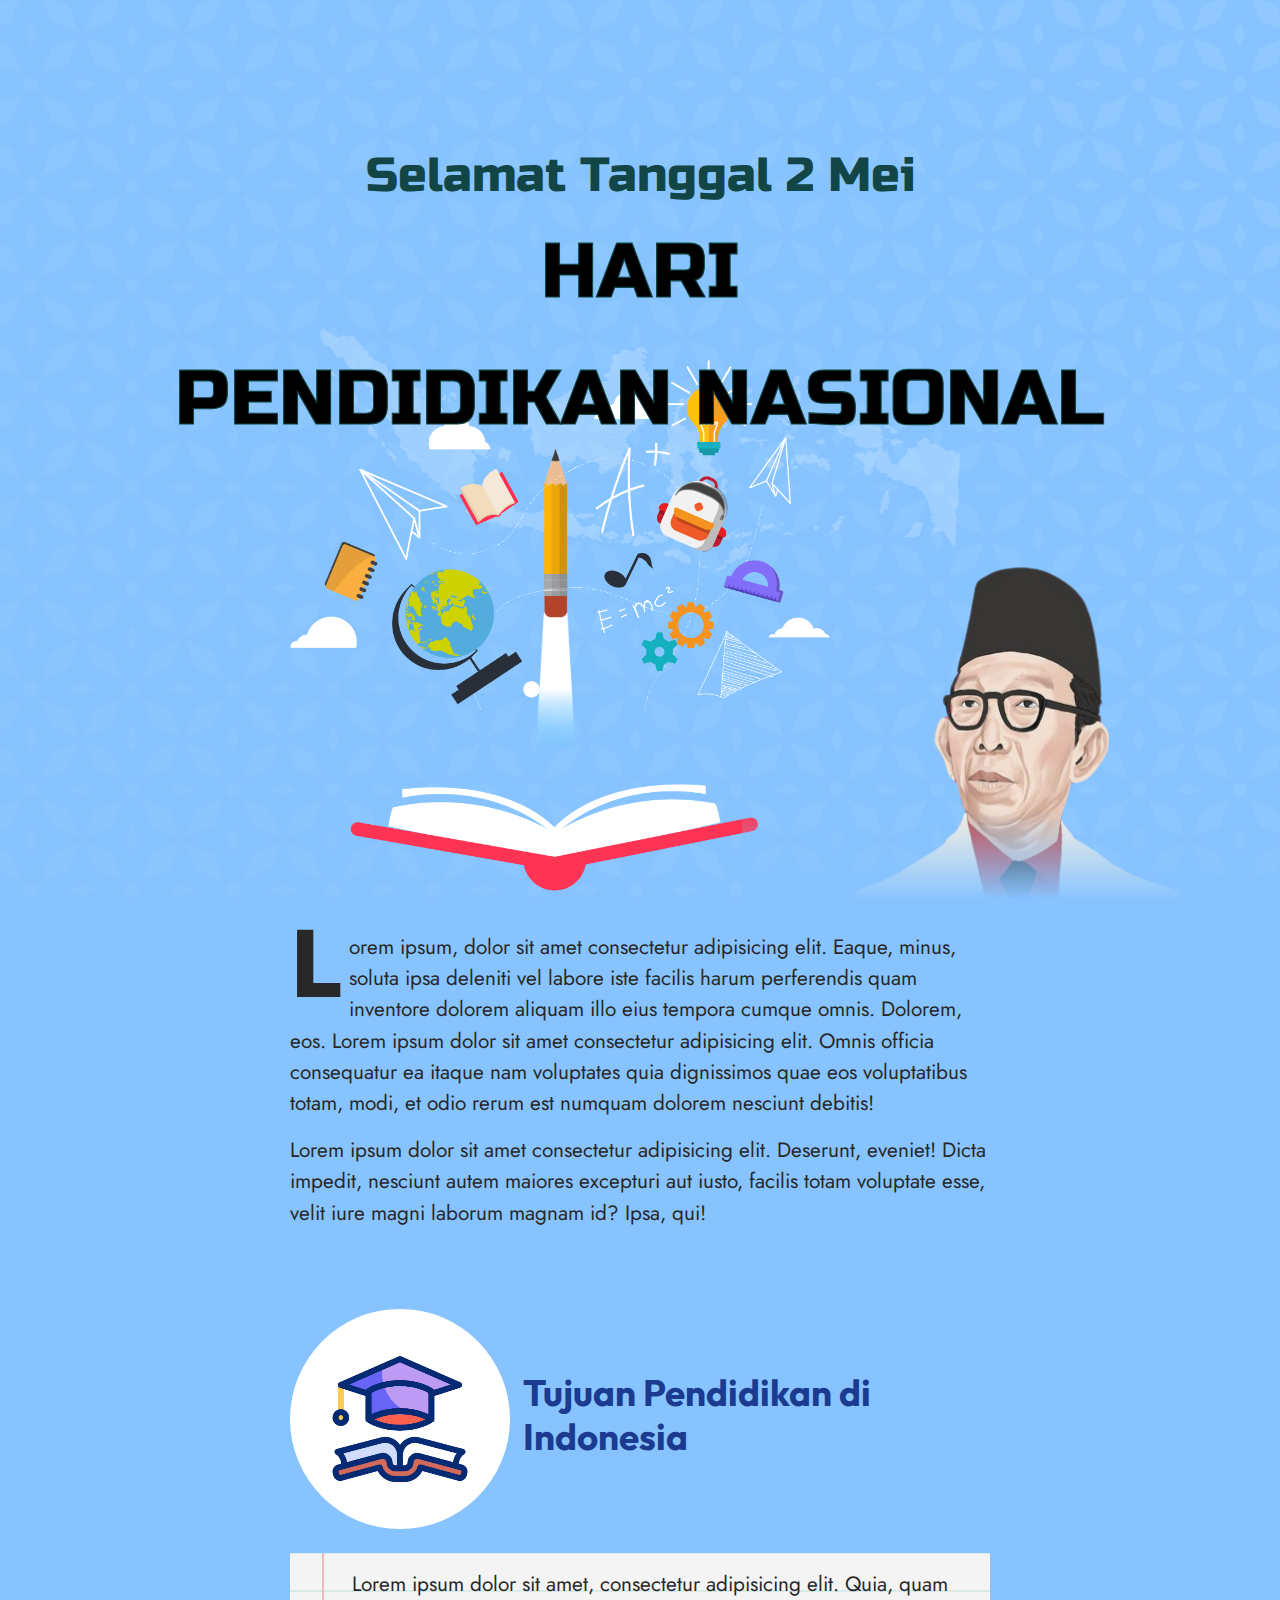
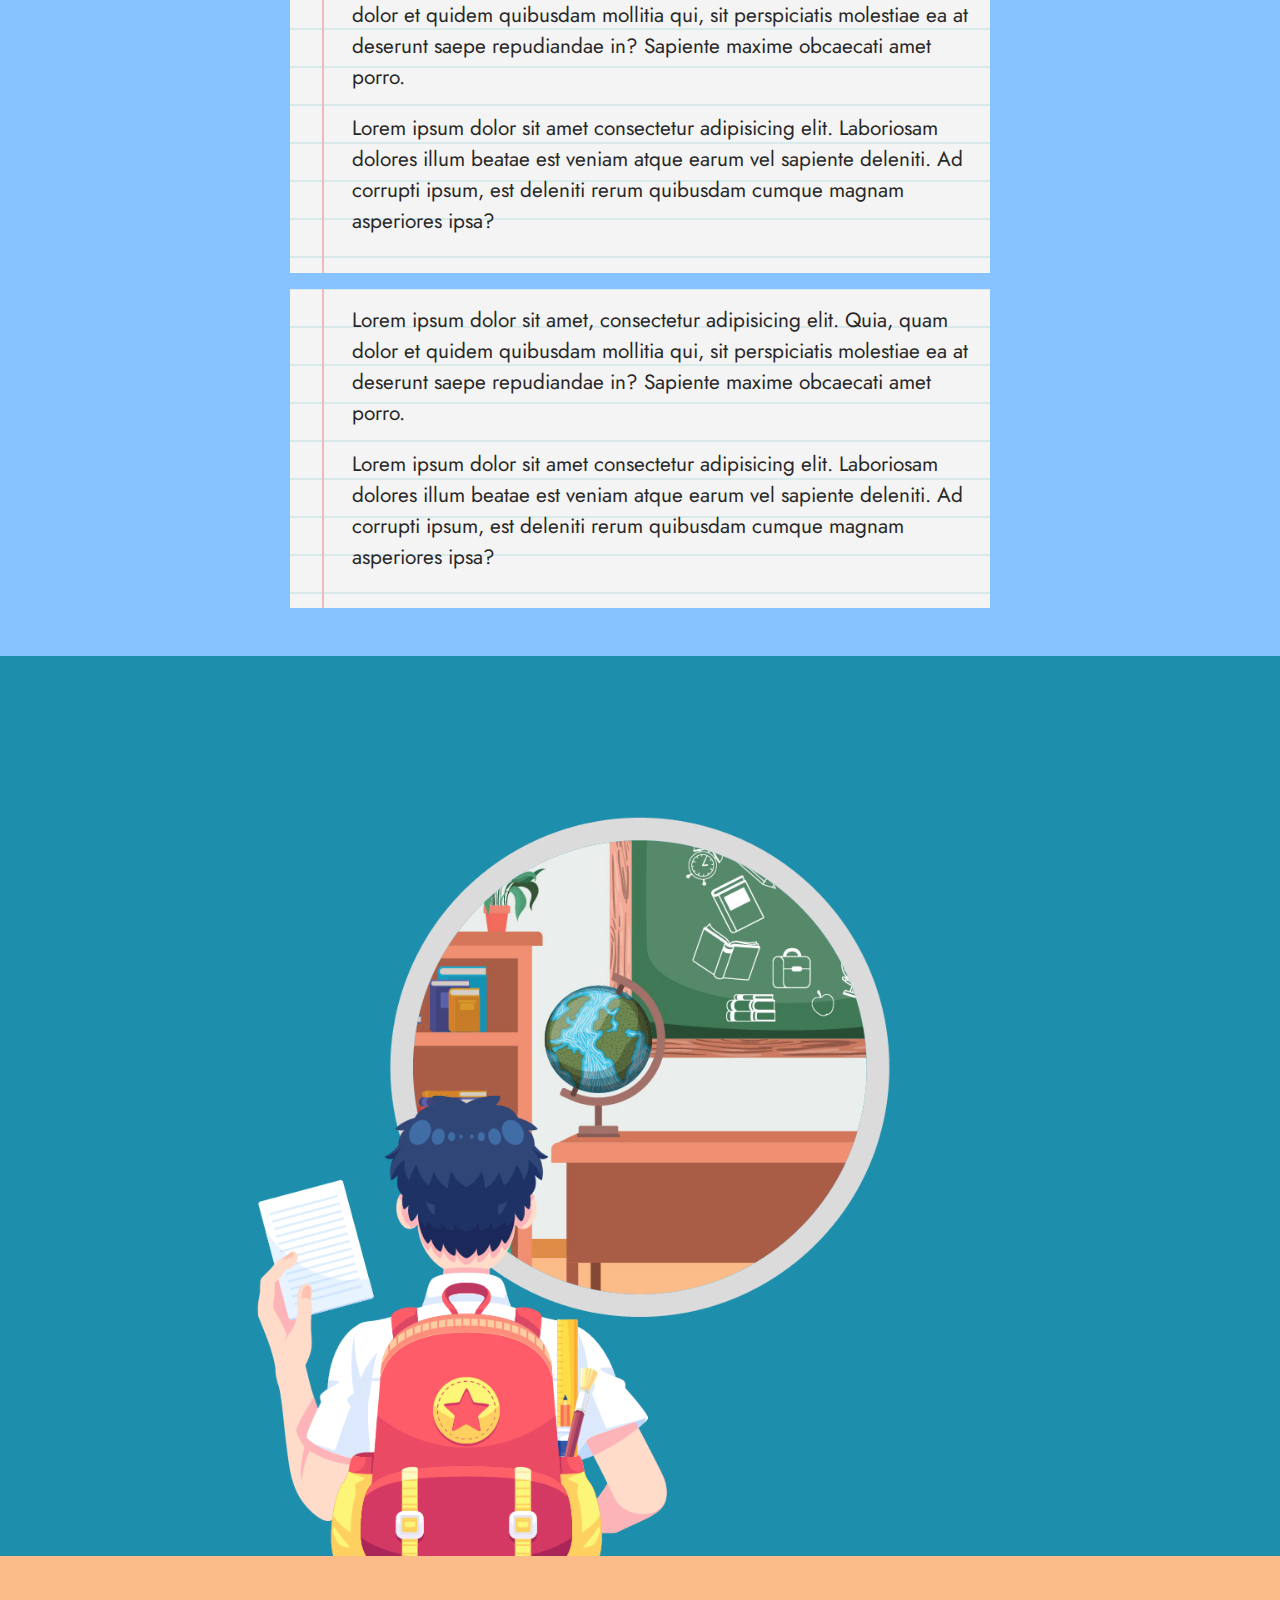
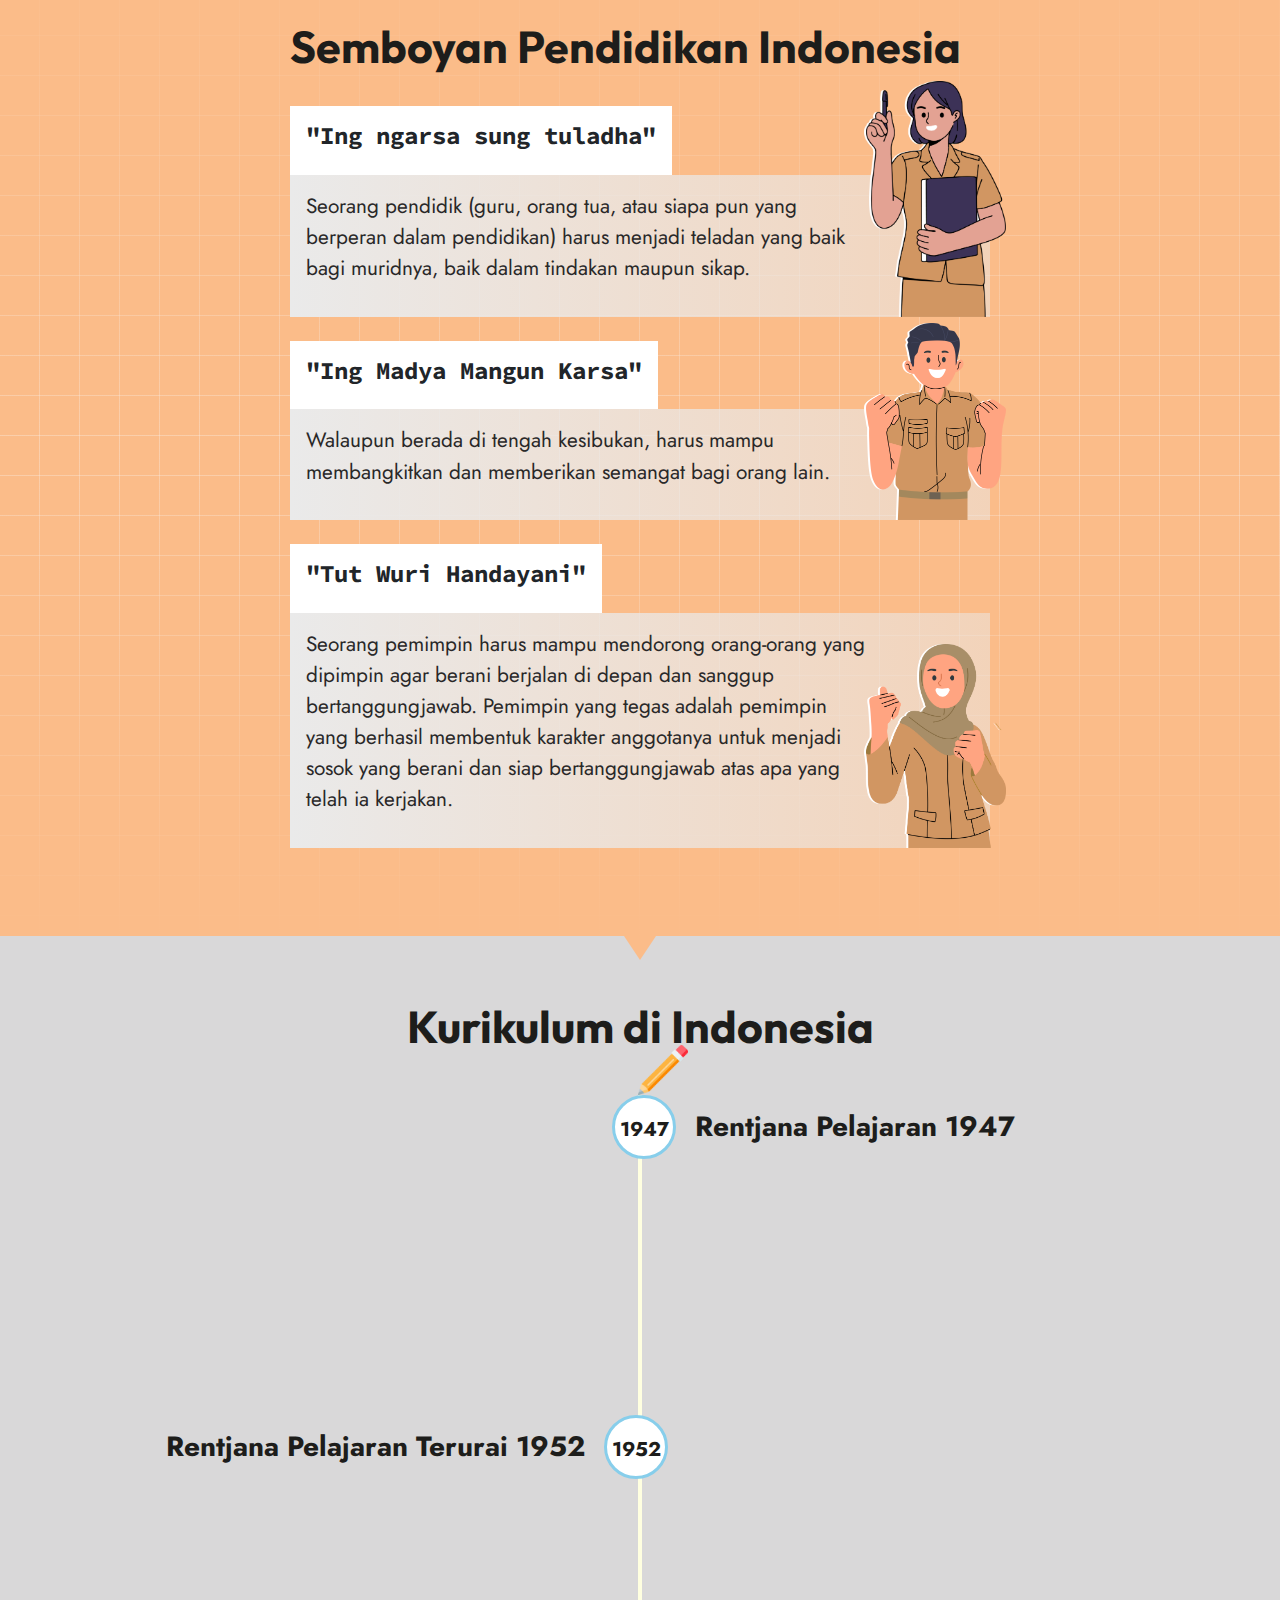
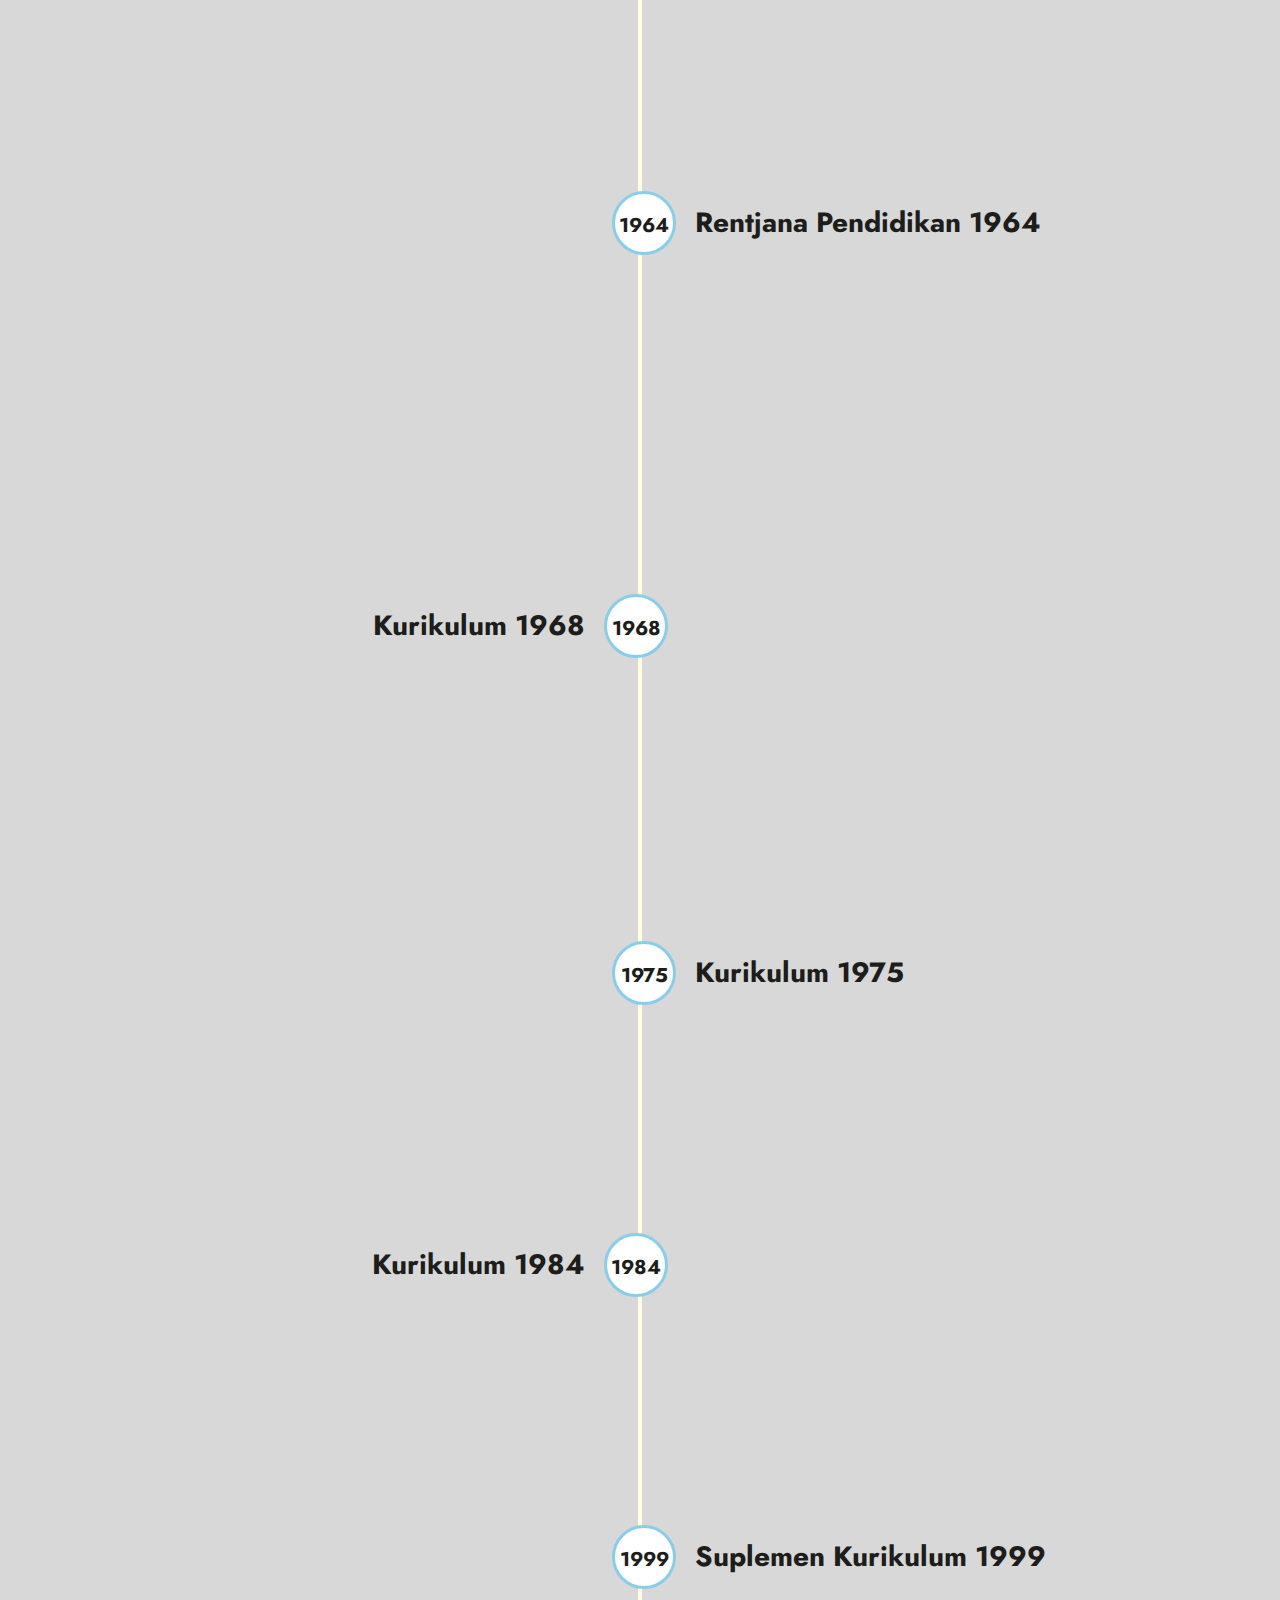
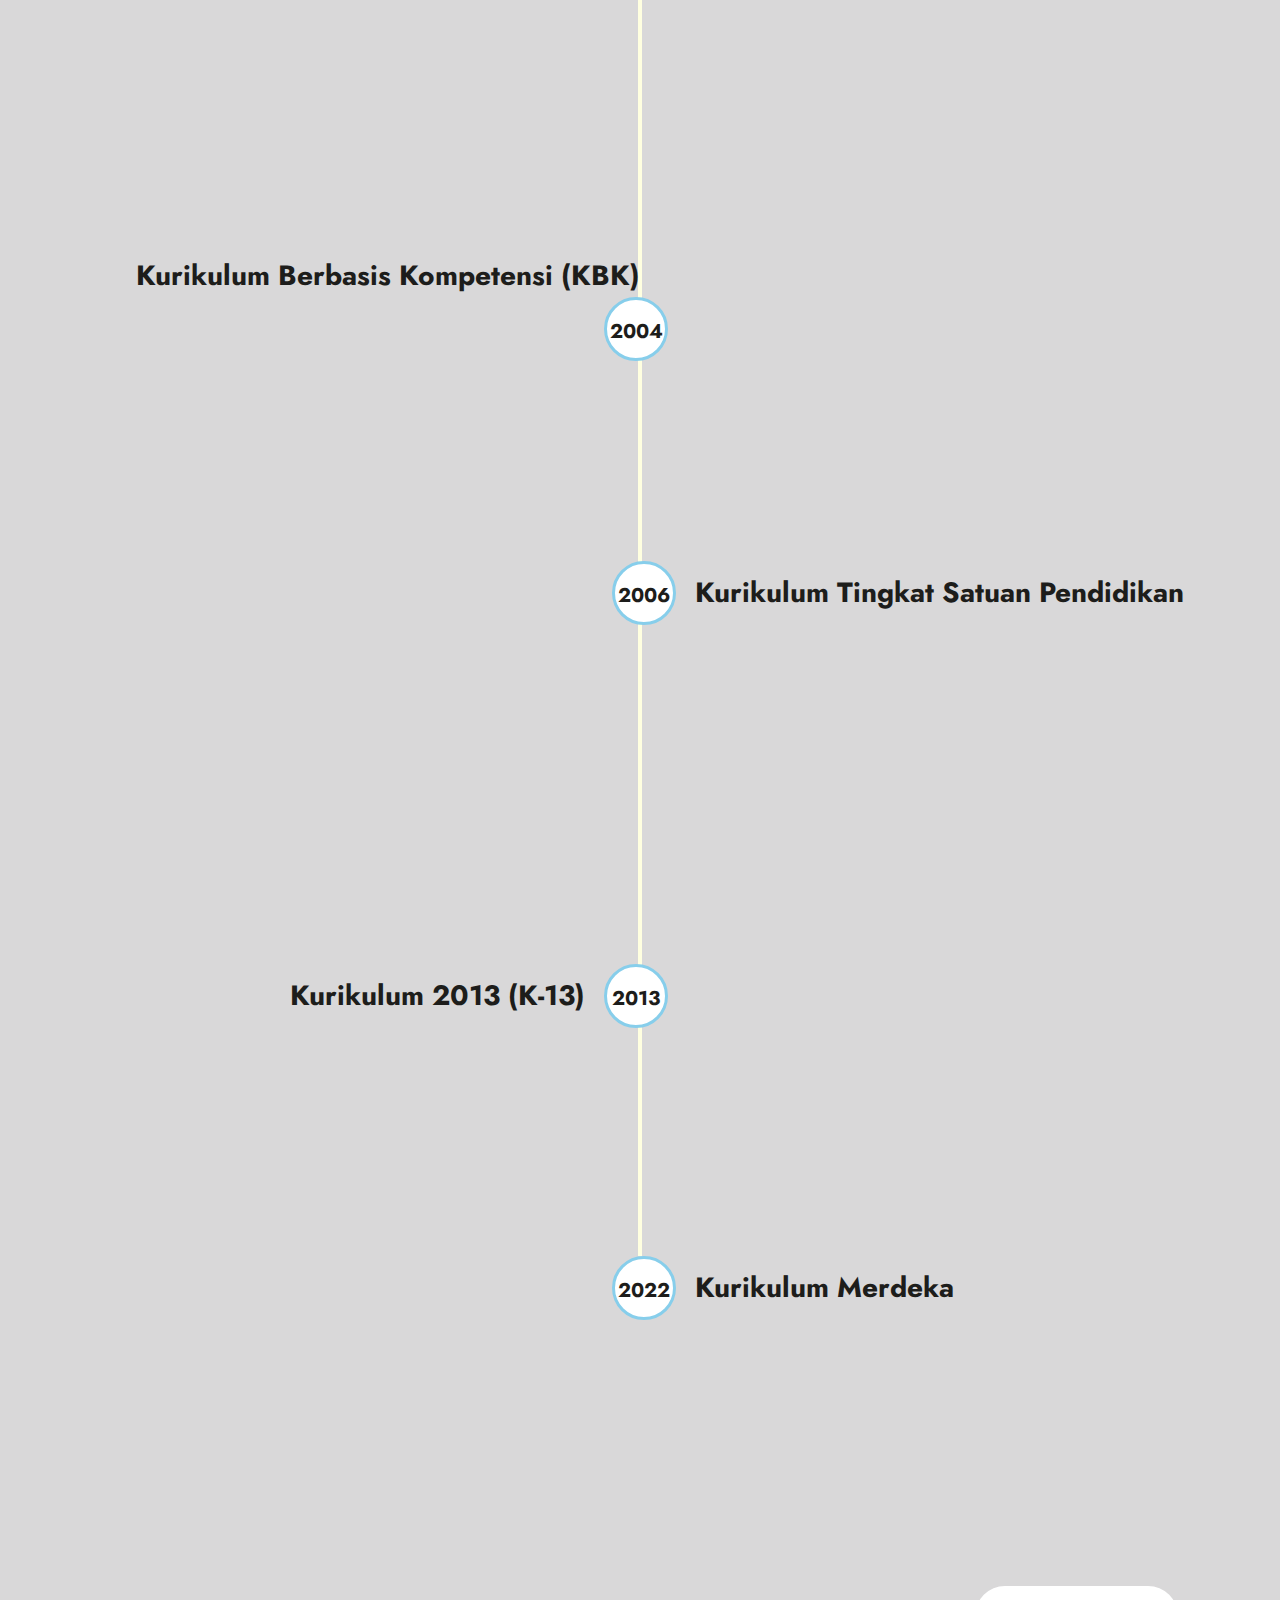
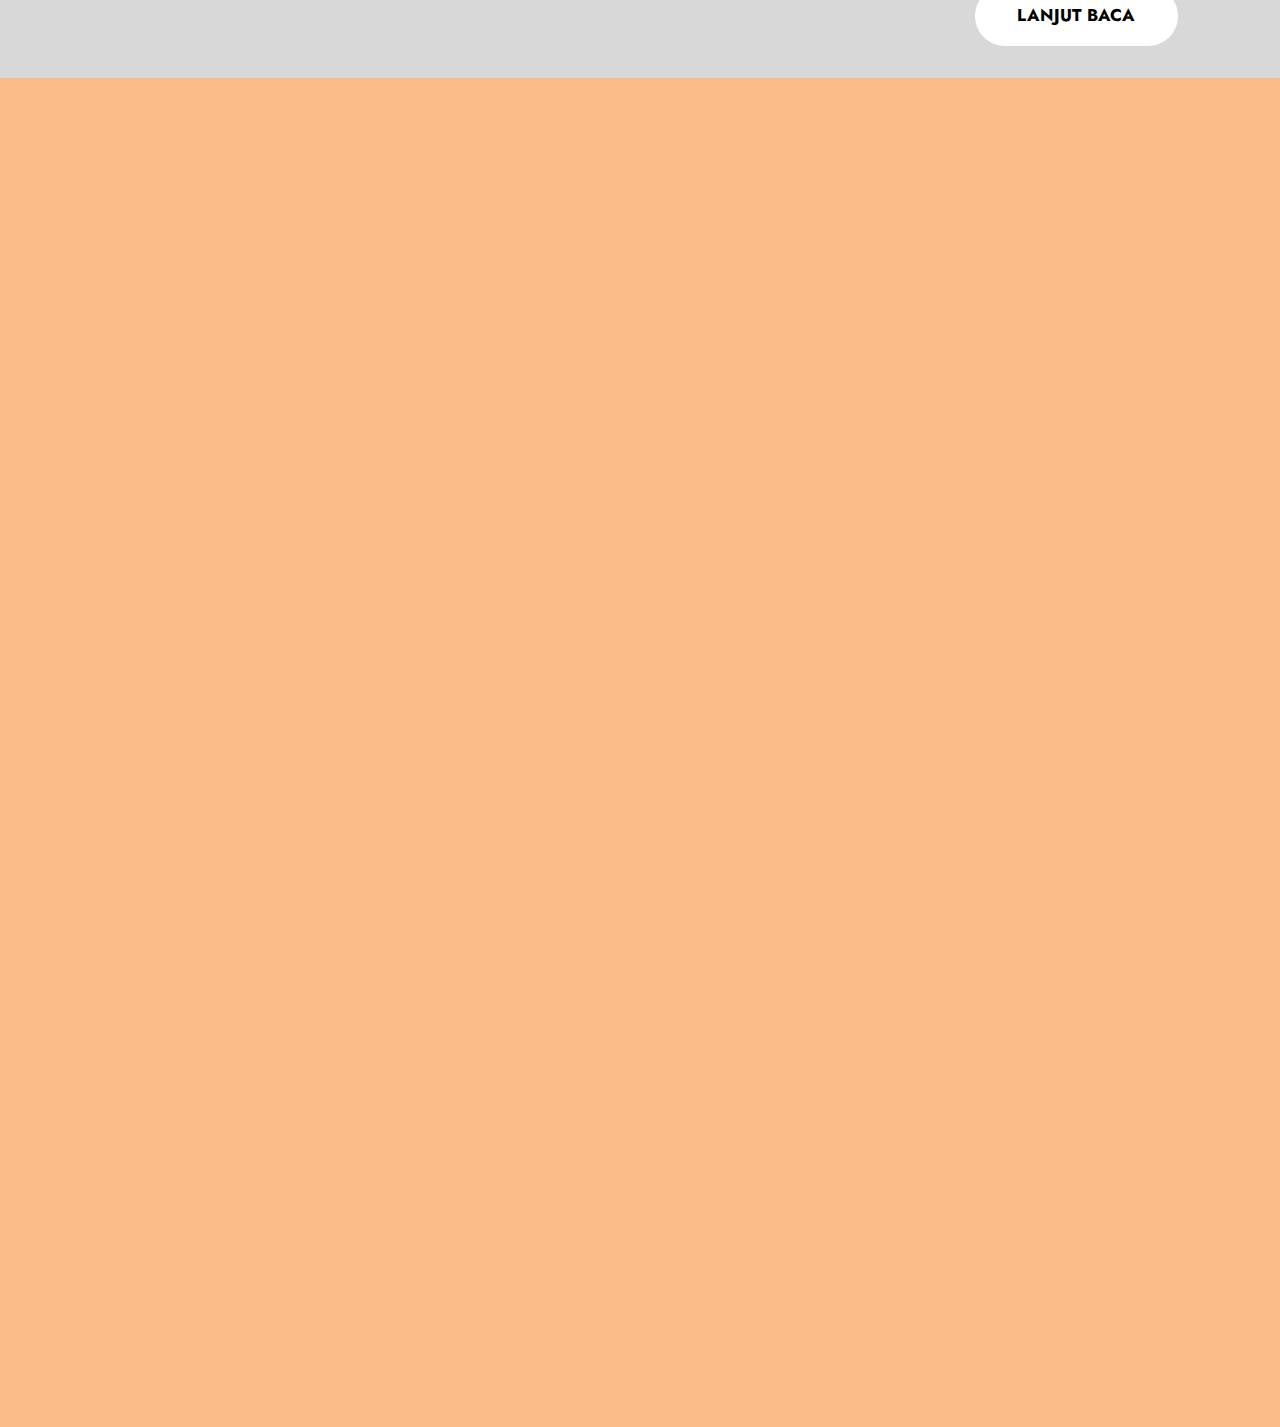
==== commit 3d0ac8e7: "ded" ====
--- a/index.html
+++ b/index.html
@@ -475,7 +475,7 @@
                                                                 <div class="ag-timeline-card_point">2006</div>
                                                             </div>
                                                             <div class="ag-timeline-card_meta-box">
-                                                                <div class="ag-timeline-card_meta">Kurikulum Tingkat Satuan Pendidikan (KTSP)</div>
+                                                                <div class="ag-timeline-card_meta">Kurikulum Tingkat Satuan Pendidikan</div>
                                                             </div>
                                                         </div>
                                                         <div class="ag-timeline-card_item">
--- a/sass/style.css
+++ b/sass/style.css
@@ -1 +1 @@
-﻿@import"https://fonts.googleapis.com/css2?family=Zain:wght@300;400;900&family=Russo+One:wght@400;600&family=Rubik&family=Paytone+One&family=Source+Code+Pro:wght@400;900&family=Jost:ital,wght@0,100..900;1,100..900&family=Roboto&family=Outfit:wght@300;400;900&family=Sigmar&family=Righteous&display=swap";.load{background:linear-gradient(to top, white, white);padding:16px;border-radius:24px;margin-bottom:32px;position:relative}.load::after{width:0;height:0;border-left:25px solid transparent;border-right:25px solid transparent;border-top:50px solid #fff;content:"";position:absolute;left:50%;top:100%;transform:translate(-50%, -50%);z-index:-1}.labels{background:#840020;padding:4px 8px;color:#fff;text-transform:uppercase;width:fit-content;margin:0 auto 8px;font-size:1rem}@media screen and (max-width: 768px){.labels{margin:0}}.preloader{position:fixed;top:0;bottom:0;left:0;right:0;z-index:999999;background:#87c4ff;background-size:contain}.preloader::before{content:"";position:absolute;inset:0;width:100%;height:100%;background:linear-gradient(to top, #87c4ff, rgba(135, 196, 255, 0.6), #87c4ff)}.preloader .waiting{position:absolute;transform:translate(-50%, -50%);left:50%;top:50%;width:100%}.preloader .waiting svg{width:100%;height:100%;visibility:hidden}.preloader .animate{-webkit-animation-duration:.5s;animation-duration:.5s;-webkit-animation-fill-mode:both;animation-fill-mode:both;-webkit-animation-timing-function:linear;animation-timing-function:linear;animation-iteration-count:infinite;-webkit-animation-iteration-count:infinite;-webkit-animation-name:bounce;animation-name:bounce}@-webkit-keyframes bounce{0%,100%{-webkit-transform:translateX(0)}50%{-webkit-transform:translateX(-10px)}}@keyframes bounce{0%,100%{transform:translateX(0)}50%{transform:translateX(-10px)}}.preloader .bounce{-webkit-animation-name:bounce;animation-name:bounce}.mb-80{margin-bottom:20vh}.source-code{font-family:"Source Code Pro"}.highcharts-figure,.highcharts-data-table table{min-width:310px;max-width:800px;margin:1em auto}#container{height:500px}@media screen and (max-width: 768px){#container{height:450px}}.highcharts-data-table table{font-family:Verdana,sans-serif;border-collapse:collapse;border:1px solid #ebebeb;margin:10px auto;text-align:center;width:100%;max-width:500px}.highcharts-data-table caption{padding:1em 0;font-size:1.2em;color:#555}.highcharts-data-table th{font-weight:600;padding:.5em}.highcharts-data-table td,.highcharts-data-table th,.highcharts-data-table caption{padding:.5em}.highcharts-data-table thead tr,.highcharts-data-table tr:nth-child(even){background:#f8f8f8}.highcharts-data-table tr:hover{background:#f1f7ff}section{padding:32px 0;background:#87c4ff;min-height:100vh;z-index:11;position:relative}section h3{font-family:"Outfit",sans-serif;font-weight:700;color:#124646;font-size:2rem}@media screen and (max-width: 768px){section h3{font-size:1.6rem}}section .bg-block{background:#fff;padding:16px;border-radius:16px}section p,section li{font-size:1.3rem}@media screen and (max-width: 768px){section p,section li{font-size:1.2rem}}@media screen and (max-width: 400px){section p,section li{font-size:1.2rem}}.slick-next,.slick-prev{z-index:17 !important;width:40px;height:40px;border-radius:50%;background:rgba(206,147,82,.8)}.slick-next:focus,.slick-next:hover,.slick-prev:focus,.slick-prev:hover{background:rgba(206,147,82,.5)}.slick-next::before,.slick-prev::before{font-family:"fontAwesome" !important;font-size:32px !important;color:#fff !important;font-weight:700 !important}@media screen and (max-width: 766px){.slick-next::before,.slick-prev::before{font-size:32px !important}}.slick-prev{left:-16px !important}@media screen and (max-width: 768px){.slick-prev{left:-16px !important}}.slick-prev::before{content:"" !important}.slick-next{right:-16px !important}@media screen and (max-width: 768px){.slick-next{right:-16px !important}}.slick-next::before{content:"" !important}.sticky-mode{position:sticky;left:0;right:0;top:0;bottom:0;min-height:100vh}.wrap-detikx{width:700px;position:relative;margin:0 auto}@media screen and (max-width: 766px){.wrap-detikx{width:90%;margin:0 auto;display:block}}.line-line{width:100%;height:1px;background:linear-gradient(to right, transparent, white, transparent);margin:24px 0}.totop{position:relative;z-index:19}.firstletter::first-letter{float:left;font-weight:bold;margin-right:8px;font-size:60px;font-size:6rem;line-height:40px;line-height:4rem;height:4rem;text-transform:uppercase}main{overflow-x:clip;background:#87c4ff}main p{color:#292828}html,body{position:relative;height:100%;background:#87c4ff;font-family:"Jost" !important;font-weight:400}html h1,html h2,body h1,body h2{font-family:"Jost";color:#124646;font-weight:700}h4,h5{font-family:"Jost",sans-serif !important;font-weight:bold}.slick-slide{margin:0 8px}.slick-list{margin:0 -8px}.img{width:100%}.img img{width:100%;height:100%;object-fit:cover}.hello{width:100%;height:auto;margin-top:8px;border-radius:16px;margin-bottom:16px;background:linear-gradient(to right, #baf5ed, rgba(186, 245, 237, 0.8));position:relative}.hello .content{padding:16px 16px;position:relative;z-index:2}.hello .content p{margin-bottom:0}section .nav-pills .nav-link.active,section .nav-pills .show>.nav-link{background:#333;color:#fff}section .nav-pills .nav-link{border-radius:25px}.dashboard-content{display:none}#nav.no_index,#share{z-index:19}#nav.dark{background:rgba(0,0,0,.5) !important}.footer{z-index:22}.share_icon>a i{font-size:25px !important;line-height:initial !important}@media screen and (max-width: 766px){.share_icon>a i{font-size:16px !important;line-height:initial !important;width:30px !important;height:30px !important}}#nav{background:rgba(0,0,0,.5) !important}.bg-blues{background:#87c4ff !important;position:relative;z-index:12}.share_icon>a{padding:0 !important}.ismobile{opacity:0 !important}@media screen and (max-width: 768px){.ismobile{opacity:1 !important}}.isdesktop{opacity:1 !important}@media screen and (max-width: 768px){.isdesktop{opacity:0 !important}}.baca-detikx .bacajuga_box{display:initial !important}.baca-detikx .bacajuga_box .container{display:none}.baca-detikx .bacajuga{width:100% !important;display:block}.baca-detikx .bacajuga a{display:inline-block;padding:0px;width:47% !important;margin:0 8px;border-radius:24px;position:relative;height:320px;text-align:left}.baca-detikx .bacajuga a::after{border-radius:24px}@media screen and (max-width: 766px){.baca-detikx .bacajuga a{width:100% !important;margin:4px 0}}.baca-detikx .bacajuga a:hover{text-decoration:none;color:orange !important}.baca-detikx .bacajuga a article{position:absolute;top:initial;width:100%;background:linear-gradient(to top, black, transparent);padding:8px 16px;border-radius:24px;bottom:0;transform:initial}.baca-detikx .bacajuga a article h2{font-family:"Jost" !important;font-size:1.2rem;color:#fff !important}.haha,.hahad{background:#fff;border-radius:16px;padding:0px 8px;position:absolute;top:165px;right:0}@media screen and (max-width: 768px){.haha,.hahad{display:none;color:#333;top:140px}}.haha:hover,.hahad:hover{background:rgba(206,147,82,.5)}.all-helping{position:absolute;inset:0;background:#fff;text-align:center;width:100%;height:100%;z-index:17}.slider{display:none}.slider.slick-initialized{display:block}@media screen and (max-width: 768px){.help-bawah{position:fixed;bottom:0;left:0;right:0;width:100%;height:59px;background:#ccc;z-index:21}}.color-white{color:#fafafa}.color-second{color:#42d4bf}.add-shadow{text-shadow:2px 2px #000}.sticky{position:sticky;padding:8px;width:70px;z-index:21;top:50%;float:right}@media screen and (max-width: 768px){.sticky{position:sticky;padding:8px;width:100%;background:#42d4bf;z-index:30;top:92vh;height:60px}}@media screen and (max-width: 768px){.sticky .navigation{text-align:center;margin:0 auto}}@media screen and (max-width: 768px){.sticky .navigation a{display:inline-block;margin:0 8px}}.font-bold{font-weight:bold}#scroll-down-animation{position:absolute;top:90%;left:50%;z-index:3;transform:translate(-50%, -50%)}#scroll-down-animation small{color:#fafafa}.mouse{margin:0 auto;display:block;border-radius:50px;border:2px solid #fafafa;height:50px;width:25px;position:relative}.move{position:absolute;background-color:#fafafa;height:10px;width:10px;border-radius:50%;left:50%;transform:translateX(-50%);animation:move 2s linear infinite}@keyframes move{0%{transform:translate(-50%, 5px);opacity:0}50%{transform:translate(-50%, 20px);opacity:1}100%{transform:translate(-50%, 40px);opacity:0}}.creditx{min-height:auto;background:#42566f;border-top:1px dashed #ccc}.creditx .alls{width:75%;font-size:1.2rem;margin:0 auto;text-align:center;color:#fff;margin-bottom:16px}@media screen and (max-width: 768px){.creditx .alls{width:100%;font-size:1rem}}.creditx .alls .jobs{font-weight:600}.tgl{font-family:"Source Code Pro";margin:16px 0;width:fit-content}.banner .bgbg{position:absolute;inset:0;width:100%;z-index:1;height:100%}.banner .bgbg::before{content:"";position:absolute;inset:0;width:100%;height:100%;background:linear-gradient(45deg, rgba(135, 196, 255, 0.9), rgba(135, 196, 255, 0.7))}.banner .bgbg img{width:100%;height:100%;object-fit:cover}@keyframes indo{0%,100%{left:50%;opacity:.2}50%{left:53%;opacity:.2}}.banner .indo{position:absolute;left:50%;z-index:1;top:50%;animation:indo 9s linear infinite;translate:-50% -50%;width:50%;height:auto;opacity:.2}@media screen and (max-width: 768px){.banner .indo{width:110%;top:36%}}.banner .indo img{width:100%;height:100%;object-fit:contain}.banner .image{position:absolute;bottom:0;right:0;width:42%;height:auto;z-index:5}.banner .image::after{content:"";position:absolute;bottom:0;left:0;right:0;z-index:6;height:10vh;width:100%;background:linear-gradient(to top, #87c4ff, transparent)}@media screen and (max-width: 768px){.banner .image::after{width:150%;left:-50%}}@media screen and (max-width: 768px){.banner .image{position:absolute;bottom:8%;right:-16%;width:70%;height:60%}}.banner .image img{width:100%;height:100%;object-fit:contain}@media screen and (max-width: 768px){.banner .image img{object-fit:cover}}.banner .bg{position:absolute;bottom:0;left:0;width:fit-content;height:70%;z-index:2}@media screen and (max-width: 768px){.banner .bg{height:50%;left:-8%;bottom:8%}}.banner .bg img{width:100%;height:100%;object-fit:contain}@media screen and (max-width: 768px){.banner .bg img{object-fit:cover}}@keyframes MoveUpDown{0%{bottom:-15%;opacity:0}20%{bottom:-15%;opacity:1}50%{bottom:5%;opacity:1}90%{bottom:5%;opacity:0}100%{bottom:5%;opacity:0}}@keyframes MoveUpDownMob{0%{bottom:0%;opacity:0}20%{bottom:0%;opacity:1}50%{bottom:15%;opacity:1}90%{bottom:15%;opacity:0}100%{bottom:15%;opacity:0}}.banner .pensil{position:absolute;animation:MoveUpDown 8s linear infinite;bottom:0;left:0;z-index:1;width:fit-content;height:70%;scale:.7}@media screen and (max-width: 768px){.banner .pensil{height:fit-content;left:-8%;animation:MoveUpDownMob 8s linear infinite}}.banner .pensil img{width:100%;height:100%;object-fit:contain}.banner .title{position:absolute;left:50%;top:20%;z-index:6;translate:-50% -50%}@media screen and (max-width: 768px){.banner .title{width:90%;top:28%;text-align:center}}.banner .title h2{font-size:3rem;font-family:"Russo One";font-weight:400}@media screen and (max-width: 768px){.banner .title h2{font-size:2.5rem;line-height:2.5rem}}.banner svg{font-family:"Russo One",sans-serif;position:absolute;width:100%;height:auto;z-index:3;translate:-50% -50%;left:50%;top:45%}@media screen and (max-width: 768px){.banner .help-second svg{top:52% !important}}.banner .help-zero svg{top:30% !important}@media screen and (max-width: 768px){.banner .help-zero svg{top:38% !important}}.banner svg text{text-transform:uppercase;animation:stroke 5s infinite alternate;stroke-width:2;stroke:#124646;font-size:140px}@keyframes stroke{0%{fill:rgba(72,138,20,0);stroke:#124646;stroke-dashoffset:25%;stroke-dasharray:0 50%;stroke-width:2}70%{fill:rgba(72,138,20,0);stroke:#124646}80%{fill:rgba(72,138,20,0);stroke:#124646;stroke-width:3}100%{fill:#124646;stroke:rgba(54,95,160,0);stroke-dashoffset:-25%;stroke-dasharray:50% 0;stroke-width:0}}:root{--bg-color: #f4f4f4;--line-color-1: #366;--line-color-2: #a9a9a9}.tujuan .white-animate{width:220px;height:220px;display:inline-block;border-radius:50%;vertical-align:middle;padding:16px;background:#fff}@media screen and (max-width: 768px){.tujuan .white-animate{width:110px;height:110px}}.tujuan .white-animate video{width:100%;height:100%;border-radius:50%}.tujuan .kertas{padding:16px 16px 16px 62px;width:100%;height:100%;position:relative;background-color:var(--bg-color);background-image:linear-gradient(#d9eaea 2.5px, transparent 1.5px),linear-gradient(#d9eaea 2px, transparent 2px);background-position:-2.5px -2.5px,-1px -1px;background-size:0 9px,24px 38px}@media screen and (max-width: 768px){.tujuan .kertas{background-size:0 9px,24px 24px}}.tujuan .kertas::before{content:"";position:absolute;left:32px;top:0;bottom:0;width:2px;height:100%;background:#efbabe}.tujuan .kertas p{margin-bottom:1.2rem}@media screen and (max-width: 768px){.tujuan .kertas p{margin-bottom:1.3rem}}.judul-h3{display:inline-block;margin-left:8px;width:50%;vertical-align:middle}.judul-h3 h3{font-size:2.3rem;color:#1b3b90}@media screen and (max-width: 768px){.judul-h3 h3{font-size:1.7rem}}.pembukaan{min-height:auto}.lini-masa{background:#fbbc89;padding:0}.lini-masa .semboyan{width:100%;height:100%;position:relative;background-color:#fbbc89;background-image:linear-gradient(rgba(252, 252, 252, 0.3) 1.5px, transparent 1.5px),linear-gradient(90deg, rgba(252, 252, 252, 0.3) 1.5px, transparent 1.5px),linear-gradient(rgba(250, 250, 250, 0.3) 1px, transparent 1px),linear-gradient(90deg, rgba(250, 250, 250, 0.3) 1px, transparent 1px);background-position:-1.5px -1.5px,-1.5px -1.5px,-1px -1px,-1px -1px;background-size:0 100px,0 100px,40px 40px,40px 40px}.lini-masa .semboyan::after{content:"";position:absolute;inset:0;width:100%;height:100%;background:linear-gradient(to top, #fbbc89, transparent, #fbbc89)}.lini-masa .judul{font-size:2.8rem;color:#1d1d1b}.lini-masa .blocking{display:block;margin-bottom:24px}.lini-masa .blocking .naming{display:inline-block;vertical-align:top}.lini-masa .blocking .naming h4{font-size:2.4rem}.lini-masa .blocking .desc{display:inline-block;margin-left:8px;width:80%;vertical-align:top}.lini-masa .contentx{margin-bottom:24px;position:relative}.lini-masa .contentx .guru{position:absolute;right:-16px;bottom:0;width:140px;height:auto;filter:drop-shadow(-2px 0px 0px #fff)}@media screen and (max-width: 768px){.lini-masa .contentx .guru{right:-16%;bottom:0;width:120px}}.lini-masa .contentx .guru img{width:100%;height:100%;object-fit:contain}.lini-masa .contentx .titlex{padding:16px;background:#fff;width:fit-content}@media screen and (max-width: 768px){.lini-masa .contentx .titlex{padding:8px}}.lini-masa .contentx .titlex h4{font-size:1.5rem;font-family:"Source Code Pro" !important}@media screen and (max-width: 768px){.lini-masa .contentx .titlex h4{font-size:1.3rem}}.lini-masa .contentx .desc{padding:16px 120px 16px 16px;background:linear-gradient(to right, #eaeaea, rgba(234, 234, 234, 0.5))}@media screen and (max-width: 768px){.lini-masa .contentx .desc{padding:8px 65px 8px 8px}}.wrapper,.content{position:relative;width:100%;z-index:1}.content .section{padding:64px 0}.content .section{width:100%;position:relative;min-height:100vh}.content .section.hero{background-image:url("../img/kelas.jpg");background-position:center center;background-repeat:no-repeat;background-size:cover}.image-container{width:100%;height:100vh;position:absolute;top:0;left:0;right:0;z-index:2;perspective:500px;overflow:hidden}.image-container img{width:100%;height:100%;object-fit:cover;object-position:center center}.kuri{background:#cddbe0}.kuri::before{width:0;height:0;position:absolute;left:50%;z-index:10;top:0;translate:-50% 0%;border-left:16px solid transparent;border-right:16px solid transparent;border-top:24px solid #fbbc89;content:""}.btn-click{background:#fff;padding:16px;font-weight:bold;font-size:1.5rem}.lanjut{position:absolute;right:8%;bottom:32px}.ag-format-container{width:100%;margin:0 auto;position:relative}.ag-timeline-block{padding:10px 0}.ag-timeline_title-box{padding:0 0 30px;text-align:center}.ag-timeline_tagline{font-size:40px;color:#54595f}.ag-timeline_title{background-image:url(https://raw.githubusercontent.com/SochavaAG/example-mycode/master/pens/timeline/images/bg.jpg);background-repeat:no-repeat;background-position:50% 50%;background-size:cover;-webkit-background-clip:text;background-clip:text;text-fill-color:transparent;color:transparent;font-size:80px}.ag-timeline_item{margin:0 0 50px;position:relative}.ag-timeline_item:nth-child(2n){text-align:right}.ag-timeline{display:inline-block;width:100%;max-width:100%;margin:0 auto;position:relative}.ag-timeline_line{width:4px;background-color:#ffffe0;position:absolute;top:2px;left:50%;bottom:0;-webkit-transform:translateX(-50%);-moz-transform:translateX(-50%);-ms-transform:translateX(-50%);-o-transform:translateX(-50%);transform:translateX(-50%)}.ag-timeline_line-progress{width:100%;height:20%;background-color:#6498cf;position:relative}.ag-timeline_line-progress .imgs{position:absolute;bottom:0px;width:50px;left:0px;height:50px;z-index:999;max-width:initial}@media screen and (max-width: 768px){.ag-timeline_line-progress .imgs{width:30px;height:30px}}.ag-timeline_line-progress .imgs img{width:100%;height:100%;object-fit:contain}.ag-timeline-card_box{padding:0 0 20px 50%}.ag-timeline_item:nth-child(2n) .ag-timeline-card_box{padding:0 50% 20px 0}.ag-timeline-card_point-box{display:inline-block;margin:0 14px 0 -28px}.ag-timeline_item:nth-child(2n) .ag-timeline-card_point-box{margin:0 -28px 0 14px}.ag-timeline-card_point{height:64px;line-height:64px;width:64px;border:3px solid skyblue;background-color:#fff;text-align:center;font-family:"Jost",sans-serif;font-size:20px;font-weight:bold;color:#1d1d1b;-webkit-border-radius:50%;-moz-border-radius:50%;border-radius:50%}.js-ag-active .ag-timeline-card_point{color:#fff;background-color:#6498cf}.ag-timeline-card_meta-box{display:inline-block}.ag-timeline-card_meta{margin:10px 0 0;font-family:"Jost";font-weight:bold;font-size:28px;color:#1d1d1b}.ag-timeline-card_item{display:inline-block;width:45%;margin:-77px 0 0;background-color:#f3f3f3;opacity:0;-webkit-border-radius:6px;-moz-border-radius:6px;border-radius:6px;-webkit-box-shadow:0 0 0 0 rgba(0,0,0,.5);-moz-box-shadow:0 0 0 0 rgba(0,0,0,.5);-o-box-shadow:0 0 0 0 rgba(0,0,0,.5);box-shadow:0 0 0 0 rgba(0,0,0,.5);-webkit-transition:-webkit-transform .5s,opacity .5s;-moz-transition:-moz-transform .5s,opacity .5s;-o-transition:-o-transform .5s,opacity .5s;transition:transform .5s,opacity .5s;position:relative}.ag-timeline_item:nth-child(2n+1) .ag-timeline-card_item{-webkit-transform:translateX(-200%);-moz-transform:translateX(-200%);-ms-transform:translateX(-200%);-o-transform:translateX(-200%);transform:translateX(-200%)}.ag-timeline_item:nth-child(2n) .ag-timeline-card_item{-webkit-transform:translateX(200%);-moz-transform:translateX(200%);-ms-transform:translateX(200%);-o-transform:translateX(200%);transform:translateX(200%)}.js-ag-active.ag-timeline_item:nth-child(2n+1) .ag-timeline-card_item,.js-ag-active.ag-timeline_item:nth-child(2n) .ag-timeline-card_item{opacity:1;-webkit-transform:translateX(0);-moz-transform:translateX(0);-ms-transform:translateX(0);-o-transform:translateX(0);transform:translateX(0)}.ag-timeline-card_arrow{height:18px;width:18px;margin-top:20px;background-color:#f3f3f3;z-index:-1;position:absolute;top:0;right:0;-webkit-transform:rotate(45deg);-moz-transform:rotate(45deg);-ms-transform:rotate(45deg);-o-transform:rotate(45deg);transform:rotate(45deg)}.ag-timeline_item:nth-child(2n+1) .ag-timeline-card_arrow{margin-left:calc(-18px / 2);margin-right:calc(-18px / 2)}.ag-timeline_item:nth-child(2n) .ag-timeline-card_arrow{margin-left:-10px;right:auto;left:0}.ag-timeline-card_img{width:100%}.ag-timeline-card_info{padding:20px 30px}.ag-timeline-card_title{display:none;font-family:"Source Code Pro",sans-serif;font-weight:bold;font-size:24px;line-height:28px;color:#1d1d1b;margin-bottom:16px}.ag-timeline-card_desc{line-height:1.45;font-size:1.2rem;color:#1d1d1b}@media only screen and (max-width: 979px){.ag-timeline_line{left:40px}.ag-timeline_item:nth-child(2n){text-align:left}.ag-timeline-card_box,.ag-timeline_item:nth-child(2n) .ag-timeline-card_box{padding:0 0 20px}.ag-timeline-card_meta-box{display:none}.ag-timeline-card_point-box,.ag-timeline_item:nth-child(2n) .ag-timeline-card_point-box{margin:0 0 0 8px}.ag-timeline-card_item{width:auto;margin:-65px 0 0 75px}.ag-timeline_item:nth-child(2n+1) .ag-timeline-card_item,.ag-timeline_item:nth-child(2n) .ag-timeline-card_item{-webkit-transform:translateX(200%);-moz-transform:translateX(200%);-ms-transform:translateX(200%);-o-transform:translateX(200%);transform:translateX(200%)}.ag-timeline_item:nth-child(2n+1) .ag-timeline-card_arrow{right:auto;left:0}.ag-timeline-card_title{display:block}.ag-timeline-card_arrow{margin-top:12px}}@media only screen and (max-width: 767px){.ag-format-container{width:96%}.ag-timeline-card_img{height:auto;width:auto}}@media only screen and (max-width: 639px){.ag-timeline_title{font-size:60px}.ag-timeline-card_info{padding:10px 15px}.ag-timeline-card_desc{font-size:14px}}@media(min-width: 768px)and (max-width: 979px){.ag-format-container{width:750px}}@media(min-width: 980px)and (max-width: 1161px){.ag-format-container{width:960px}}/*# sourceMappingURL=style.css.map */
+﻿@import"https://fonts.googleapis.com/css2?family=Zain:wght@300;400;900&family=Russo+One:wght@400;600&family=Rubik&family=Paytone+One&family=Source+Code+Pro:wght@400;900&family=Jost:ital,wght@0,100..900;1,100..900&family=Roboto&family=Outfit:wght@300;400;900&family=Sigmar&family=Righteous&display=swap";.load{background:linear-gradient(to top, white, white);padding:16px;border-radius:24px;margin-bottom:32px;position:relative}.load::after{width:0;height:0;border-left:25px solid transparent;border-right:25px solid transparent;border-top:50px solid #fff;content:"";position:absolute;left:50%;top:100%;transform:translate(-50%, -50%);z-index:-1}.labels{background:#840020;padding:4px 8px;color:#fff;text-transform:uppercase;width:fit-content;margin:0 auto 8px;font-size:1rem}@media screen and (max-width: 768px){.labels{margin:0}}.preloader{position:fixed;top:0;bottom:0;left:0;right:0;z-index:999999;background:#87c4ff;background-size:contain}.preloader::before{content:"";position:absolute;inset:0;width:100%;height:100%;background:linear-gradient(to top, #87c4ff, rgba(135, 196, 255, 0.6), #87c4ff)}.preloader .waiting{position:absolute;transform:translate(-50%, -50%);left:50%;top:50%;width:100%}.preloader .waiting svg{width:100%;height:100%;visibility:hidden}.preloader .animate{-webkit-animation-duration:.5s;animation-duration:.5s;-webkit-animation-fill-mode:both;animation-fill-mode:both;-webkit-animation-timing-function:linear;animation-timing-function:linear;animation-iteration-count:infinite;-webkit-animation-iteration-count:infinite;-webkit-animation-name:bounce;animation-name:bounce}@-webkit-keyframes bounce{0%,100%{-webkit-transform:translateX(0)}50%{-webkit-transform:translateX(-10px)}}@keyframes bounce{0%,100%{transform:translateX(0)}50%{transform:translateX(-10px)}}.preloader .bounce{-webkit-animation-name:bounce;animation-name:bounce}.mb-80{margin-bottom:20vh}.source-code{font-family:"Source Code Pro"}.highcharts-figure,.highcharts-data-table table{min-width:310px;max-width:800px;margin:1em auto}#container{height:500px}@media screen and (max-width: 768px){#container{height:450px}}.highcharts-data-table table{font-family:Verdana,sans-serif;border-collapse:collapse;border:1px solid #ebebeb;margin:10px auto;text-align:center;width:100%;max-width:500px}.highcharts-data-table caption{padding:1em 0;font-size:1.2em;color:#555}.highcharts-data-table th{font-weight:600;padding:.5em}.highcharts-data-table td,.highcharts-data-table th,.highcharts-data-table caption{padding:.5em}.highcharts-data-table thead tr,.highcharts-data-table tr:nth-child(even){background:#f8f8f8}.highcharts-data-table tr:hover{background:#f1f7ff}section{padding:32px 0;background:#87c4ff;min-height:100vh;z-index:11;position:relative}section h3{font-family:"Outfit",sans-serif;font-weight:700;color:#124646;font-size:2rem}@media screen and (max-width: 768px){section h3{font-size:1.6rem}}section .bg-block{background:#fff;padding:16px;border-radius:16px}section p,section li{font-size:1.3rem}@media screen and (max-width: 768px){section p,section li{font-size:1.2rem}}@media screen and (max-width: 400px){section p,section li{font-size:1.2rem}}.slick-next,.slick-prev{z-index:17 !important;width:40px;height:40px;border-radius:50%;background:rgba(206,147,82,.8)}.slick-next:focus,.slick-next:hover,.slick-prev:focus,.slick-prev:hover{background:rgba(206,147,82,.5)}.slick-next::before,.slick-prev::before{font-family:"fontAwesome" !important;font-size:32px !important;color:#fff !important;font-weight:700 !important}@media screen and (max-width: 766px){.slick-next::before,.slick-prev::before{font-size:32px !important}}.slick-prev{left:-16px !important}@media screen and (max-width: 768px){.slick-prev{left:-16px !important}}.slick-prev::before{content:"" !important}.slick-next{right:-16px !important}@media screen and (max-width: 768px){.slick-next{right:-16px !important}}.slick-next::before{content:"" !important}.sticky-mode{position:sticky;left:0;right:0;top:0;bottom:0;min-height:100vh}.wrap-detikx{width:700px;position:relative;margin:0 auto}@media screen and (max-width: 766px){.wrap-detikx{width:90%;margin:0 auto;display:block}}.line-line{width:100%;height:1px;background:linear-gradient(to right, transparent, white, transparent);margin:24px 0}.totop{position:relative;z-index:19}.firstletter::first-letter{float:left;font-weight:bold;margin-right:8px;font-size:60px;font-size:6rem;line-height:40px;line-height:4rem;height:4rem;text-transform:uppercase}main{overflow-x:clip;background:#87c4ff}main p{color:#292828}html,body{position:relative;height:100%;background:#87c4ff;font-family:"Jost" !important;font-weight:400}html h1,html h2,body h1,body h2{font-family:"Jost";color:#124646;font-weight:700}h4,h5{font-family:"Jost",sans-serif !important;font-weight:bold}.slick-slide{margin:0 8px}.slick-list{margin:0 -8px}.img{width:100%}.img img{width:100%;height:100%;object-fit:cover}.hello{width:100%;height:auto;margin-top:8px;border-radius:16px;margin-bottom:16px;background:linear-gradient(to right, #baf5ed, rgba(186, 245, 237, 0.8));position:relative}.hello .content{padding:16px 16px;position:relative;z-index:2}.hello .content p{margin-bottom:0}section .nav-pills .nav-link.active,section .nav-pills .show>.nav-link{background:#333;color:#fff}section .nav-pills .nav-link{border-radius:25px}.dashboard-content{display:none}#nav.no_index,#share{z-index:19}#nav.dark{background:rgba(0,0,0,.5) !important}.footer{z-index:22}.share_icon>a i{font-size:25px !important;line-height:initial !important}@media screen and (max-width: 766px){.share_icon>a i{font-size:16px !important;line-height:initial !important;width:30px !important;height:30px !important}}#nav{background:rgba(0,0,0,.5) !important}.bg-blues{background:#87c4ff !important;position:relative;z-index:12}.share_icon>a{padding:0 !important}.ismobile{opacity:0 !important}@media screen and (max-width: 768px){.ismobile{opacity:1 !important}}.isdesktop{opacity:1 !important}@media screen and (max-width: 768px){.isdesktop{opacity:0 !important}}.baca-detikx .bacajuga_box{display:initial !important}.baca-detikx .bacajuga_box .container{display:none}.baca-detikx .bacajuga{width:100% !important;display:block}.baca-detikx .bacajuga a{display:inline-block;padding:0px;width:47% !important;margin:0 8px;border-radius:24px;position:relative;height:320px;text-align:left}.baca-detikx .bacajuga a::after{border-radius:24px}@media screen and (max-width: 766px){.baca-detikx .bacajuga a{width:100% !important;margin:4px 0}}.baca-detikx .bacajuga a:hover{text-decoration:none;color:orange !important}.baca-detikx .bacajuga a article{position:absolute;top:initial;width:100%;background:linear-gradient(to top, black, transparent);padding:8px 16px;border-radius:24px;bottom:0;transform:initial}.baca-detikx .bacajuga a article h2{font-family:"Jost" !important;font-size:1.2rem;color:#fff !important}.haha,.hahad{background:#fff;border-radius:16px;padding:0px 8px;position:absolute;top:165px;right:0}@media screen and (max-width: 768px){.haha,.hahad{display:none;color:#333;top:140px}}.haha:hover,.hahad:hover{background:rgba(206,147,82,.5)}.all-helping{position:absolute;inset:0;background:#fff;text-align:center;width:100%;height:100%;z-index:17}.slider{display:none}.slider.slick-initialized{display:block}@media screen and (max-width: 768px){.help-bawah{position:fixed;bottom:0;left:0;right:0;width:100%;height:59px;background:#ccc;z-index:21}}.color-white{color:#fafafa}.color-second{color:#42d4bf}.add-shadow{text-shadow:2px 2px #000}.sticky{position:sticky;padding:8px;width:70px;z-index:21;top:50%;float:right}@media screen and (max-width: 768px){.sticky{position:sticky;padding:8px;width:100%;background:#42d4bf;z-index:30;top:92vh;height:60px}}@media screen and (max-width: 768px){.sticky .navigation{text-align:center;margin:0 auto}}@media screen and (max-width: 768px){.sticky .navigation a{display:inline-block;margin:0 8px}}.font-bold{font-weight:bold}#scroll-down-animation{position:absolute;top:90%;left:50%;z-index:3;transform:translate(-50%, -50%)}#scroll-down-animation small{color:#fafafa}.mouse{margin:0 auto;display:block;border-radius:50px;border:2px solid #fafafa;height:50px;width:25px;position:relative}.move{position:absolute;background-color:#fafafa;height:10px;width:10px;border-radius:50%;left:50%;transform:translateX(-50%);animation:move 2s linear infinite}@keyframes move{0%{transform:translate(-50%, 5px);opacity:0}50%{transform:translate(-50%, 20px);opacity:1}100%{transform:translate(-50%, 40px);opacity:0}}.creditx{min-height:auto;background:#42566f;border-top:1px dashed #ccc}.creditx .alls{width:75%;font-size:1.2rem;margin:0 auto;text-align:center;color:#fff;margin-bottom:16px}@media screen and (max-width: 768px){.creditx .alls{width:100%;font-size:1rem}}.creditx .alls .jobs{font-weight:600}.tgl{font-family:"Source Code Pro";margin:16px 0;width:fit-content}.banner .bgbg{position:absolute;inset:0;width:100%;z-index:1;height:100%}.banner .bgbg::before{content:"";position:absolute;inset:0;width:100%;height:100%;background:linear-gradient(45deg, rgba(135, 196, 255, 0.9), rgba(135, 196, 255, 0.7))}.banner .bgbg img{width:100%;height:100%;object-fit:cover}@keyframes indo{0%,100%{left:50%;opacity:.2}50%{left:53%;opacity:.2}}.banner .indo{position:absolute;left:50%;z-index:1;top:50%;animation:indo 9s linear infinite;translate:-50% -50%;width:50%;height:auto;opacity:.2}@media screen and (max-width: 768px){.banner .indo{width:110%;top:36%}}.banner .indo img{width:100%;height:100%;object-fit:contain}.banner .image{position:absolute;bottom:0;right:0;width:42%;height:auto;z-index:5}.banner .image::after{content:"";position:absolute;bottom:0;left:0;right:0;z-index:6;height:10vh;width:100%;background:linear-gradient(to top, #87c4ff, transparent)}@media screen and (max-width: 768px){.banner .image::after{width:150%;left:-50%}}@media screen and (max-width: 768px){.banner .image{position:absolute;bottom:8%;right:-16%;width:70%;height:60%}}.banner .image img{width:100%;height:100%;object-fit:contain}@media screen and (max-width: 768px){.banner .image img{object-fit:cover}}.banner .bg{position:absolute;bottom:0;left:0;width:fit-content;height:70%;z-index:2}@media screen and (max-width: 768px){.banner .bg{height:50%;left:-8%;bottom:8%}}.banner .bg img{width:100%;height:100%;object-fit:contain}@media screen and (max-width: 768px){.banner .bg img{object-fit:cover}}@keyframes MoveUpDown{0%{bottom:-15%;opacity:0}20%{bottom:-15%;opacity:1}50%{bottom:5%;opacity:1}90%{bottom:5%;opacity:0}100%{bottom:5%;opacity:0}}@keyframes MoveUpDownMob{0%{bottom:0%;opacity:0}20%{bottom:0%;opacity:1}50%{bottom:15%;opacity:1}90%{bottom:15%;opacity:0}100%{bottom:15%;opacity:0}}.banner .pensil{position:absolute;animation:MoveUpDown 8s linear infinite;bottom:0;left:0;z-index:1;width:fit-content;height:70%;scale:.7}@media screen and (max-width: 768px){.banner .pensil{height:fit-content;left:-8%;animation:MoveUpDownMob 8s linear infinite}}.banner .pensil img{width:100%;height:100%;object-fit:contain}.banner .title{position:absolute;left:50%;top:20%;z-index:6;translate:-50% -50%}@media screen and (max-width: 768px){.banner .title{width:90%;top:28%;text-align:center}}.banner .title h2{font-size:3rem;font-family:"Russo One";font-weight:400}@media screen and (max-width: 768px){.banner .title h2{font-size:2.5rem;line-height:2.5rem}}.banner svg{font-family:"Russo One",sans-serif;position:absolute;width:100%;height:auto;z-index:3;translate:-50% -50%;left:50%;top:45%}@media screen and (max-width: 768px){.banner .help-second svg{top:52% !important}}.banner .help-zero svg{top:30% !important}@media screen and (max-width: 768px){.banner .help-zero svg{top:38% !important}}.banner svg text{text-transform:uppercase;animation:stroke 5s infinite alternate;stroke-width:2;stroke:#124646;font-size:140px}@keyframes stroke{0%{fill:rgba(72,138,20,0);stroke:#124646;stroke-dashoffset:25%;stroke-dasharray:0 50%;stroke-width:2}70%{fill:rgba(72,138,20,0);stroke:#124646}80%{fill:rgba(72,138,20,0);stroke:#124646;stroke-width:3}100%{fill:#124646;stroke:rgba(54,95,160,0);stroke-dashoffset:-25%;stroke-dasharray:50% 0;stroke-width:0}}:root{--bg-color: #f4f4f4;--line-color-1: #366;--line-color-2: #a9a9a9}.tujuan .white-animate{width:220px;height:220px;display:inline-block;border-radius:50%;vertical-align:middle;padding:16px;background:#fff}@media screen and (max-width: 768px){.tujuan .white-animate{width:110px;height:110px}}.tujuan .white-animate video{width:100%;height:100%;border-radius:50%}.tujuan .kertas{padding:16px 16px 16px 62px;width:100%;height:100%;position:relative;background-color:var(--bg-color);background-image:linear-gradient(#d9eaea 2.5px, transparent 1.5px),linear-gradient(#d9eaea 2px, transparent 2px);background-position:-2.5px -2.5px,-1px -1px;background-size:0 9px,24px 38px}@media screen and (max-width: 768px){.tujuan .kertas{background-size:0 9px,24px 24px}}.tujuan .kertas::before{content:"";position:absolute;left:32px;top:0;bottom:0;width:2px;height:100%;background:#efbabe}.tujuan .kertas p{margin-bottom:1.2rem}@media screen and (max-width: 768px){.tujuan .kertas p{margin-bottom:1.3rem}}.judul-h3{display:inline-block;margin-left:8px;width:50%;vertical-align:middle}.judul-h3 h3{font-size:2.3rem;color:#1b3b90}@media screen and (max-width: 768px){.judul-h3 h3{font-size:1.7rem}}.pembukaan{min-height:auto}.lini-masa{background:#fbbc89;padding:0}.lini-masa .semboyan{width:100%;height:100%;position:relative;background-color:#fbbc89;background-image:linear-gradient(rgba(252, 252, 252, 0.3) 1.5px, transparent 1.5px),linear-gradient(90deg, rgba(252, 252, 252, 0.3) 1.5px, transparent 1.5px),linear-gradient(rgba(250, 250, 250, 0.3) 1px, transparent 1px),linear-gradient(90deg, rgba(250, 250, 250, 0.3) 1px, transparent 1px);background-position:-1.5px -1.5px,-1.5px -1.5px,-1px -1px,-1px -1px;background-size:0 100px,0 100px,40px 40px,40px 40px}.lini-masa .semboyan::after{content:"";position:absolute;inset:0;width:100%;height:100%;background:linear-gradient(to top, #fbbc89, transparent, #fbbc89)}.lini-masa .judul{font-size:2.8rem;color:#1d1d1b}.lini-masa .blocking{display:block;margin-bottom:24px}.lini-masa .blocking .naming{display:inline-block;vertical-align:top}.lini-masa .blocking .naming h4{font-size:2.4rem}.lini-masa .blocking .desc{display:inline-block;margin-left:8px;width:80%;vertical-align:top}.lini-masa .contentx{margin-bottom:24px;position:relative}.lini-masa .contentx .guru{position:absolute;right:-16px;bottom:0;width:140px;height:auto;filter:drop-shadow(-2px 0px 0px #fff)}@media screen and (max-width: 768px){.lini-masa .contentx .guru{right:-16%;bottom:0;width:120px}}.lini-masa .contentx .guru img{width:100%;height:100%;object-fit:contain}.lini-masa .contentx .titlex{padding:16px;background:#fff;width:fit-content}@media screen and (max-width: 768px){.lini-masa .contentx .titlex{padding:8px}}.lini-masa .contentx .titlex h4{font-size:1.5rem;font-family:"Source Code Pro" !important}@media screen and (max-width: 768px){.lini-masa .contentx .titlex h4{font-size:1.3rem}}.lini-masa .contentx .desc{padding:16px 120px 16px 16px;background:linear-gradient(to right, #eaeaea, rgba(234, 234, 234, 0.5))}@media screen and (max-width: 768px){.lini-masa .contentx .desc{padding:8px 65px 8px 8px}}.wrapper,.content{position:relative;width:100%;z-index:1}.content .section{padding:64px 0}.content .section{width:100%;position:relative;min-height:100vh}.content .section.hero{background-image:url("../img/kelas.jpg");background-position:center center;background-repeat:no-repeat;background-size:cover}.image-container{width:100%;height:100vh;position:absolute;top:0;left:0;right:0;z-index:2;perspective:500px;overflow:hidden}.image-container img{width:100%;height:100%;object-fit:cover;object-position:center center}.kuri{background:#d9d8d9}.kuri::before{width:0;height:0;position:absolute;left:50%;z-index:10;top:0;translate:-50% 0%;border-left:16px solid transparent;border-right:16px solid transparent;border-top:24px solid #fbbc89;content:""}.btn-click{background:#fff;padding:16px;font-weight:bold;font-size:1.5rem}.lanjut{position:absolute;right:8%;bottom:32px;font-size:17px;text-transform:uppercase;text-decoration:none;padding:1em 2.5em;display:inline-block;cursor:pointer;border-radius:6em;transition:all .2s;border:none;font-weight:700;color:#000;background-color:#fff}.lanjut:hover{transform:translateY(-3px);box-shadow:0 10px 20px rgba(0,0,0,.2)}.lanjut:hover::after{transform:scaleX(1.4) scaleY(1.6);opacity:0}.lanjut:active{transform:translateY(-1px);box-shadow:0 5px 10px rgba(0,0,0,.2)}.lanjut::after{content:"";display:inline-block;height:100%;width:100%;border-radius:100px;position:absolute;top:0;left:0;z-index:-1;transition:all .4s}.ag-format-container{width:100%;margin:0 auto;position:relative}.ag-timeline-block{padding:10px 0}.ag-timeline_title-box{padding:0 0 30px;text-align:center}.ag-timeline_tagline{font-size:40px;color:#54595f}.ag-timeline_title{background-image:url(https://raw.githubusercontent.com/SochavaAG/example-mycode/master/pens/timeline/images/bg.jpg);background-repeat:no-repeat;background-position:50% 50%;background-size:cover;-webkit-background-clip:text;background-clip:text;text-fill-color:transparent;color:transparent;font-size:80px}.ag-timeline_item{margin:0 0 50px;position:relative}.ag-timeline_item:nth-child(2n){text-align:right}.ag-timeline{display:inline-block;width:100%;max-width:100%;margin:0 auto;position:relative}.ag-timeline_line{width:4px;background-color:#ffffe0;position:absolute;top:2px;left:50%;bottom:0;-webkit-transform:translateX(-50%);-moz-transform:translateX(-50%);-ms-transform:translateX(-50%);-o-transform:translateX(-50%);transform:translateX(-50%)}.ag-timeline_line-progress{width:100%;height:20%;background-color:#6498cf;position:relative}.ag-timeline_line-progress .imgs{position:absolute;bottom:0px;width:50px;left:0px;height:50px;z-index:999;max-width:initial}@media screen and (max-width: 768px){.ag-timeline_line-progress .imgs{width:30px;height:30px}}.ag-timeline_line-progress .imgs img{width:100%;height:100%;object-fit:contain}.ag-timeline-card_box{padding:0 0 20px 50%}.ag-timeline_item:nth-child(2n) .ag-timeline-card_box{padding:0 50% 20px 0}.ag-timeline-card_point-box{display:inline-block;margin:0 14px 0 -28px}.ag-timeline_item:nth-child(2n) .ag-timeline-card_point-box{margin:0 -28px 0 14px}.ag-timeline-card_point{height:64px;line-height:64px;width:64px;border:3px solid skyblue;background-color:#fff;text-align:center;font-family:"Jost",sans-serif;font-size:20px;font-weight:bold;color:#1d1d1b;-webkit-border-radius:50%;-moz-border-radius:50%;border-radius:50%}.js-ag-active .ag-timeline-card_point{color:#fff;background-color:#6498cf}.ag-timeline-card_meta-box{display:inline-block}.ag-timeline-card_meta{margin:10px 0 0;font-family:"Jost";font-weight:bold;font-size:28px;color:#1d1d1b}.ag-timeline-card_item{display:inline-block;width:45%;margin:-77px 0 0;background-color:#f3f3f3;opacity:0;-webkit-border-radius:6px;-moz-border-radius:6px;border-radius:6px;-webkit-box-shadow:0 0 0 0 rgba(0,0,0,.5);-moz-box-shadow:0 0 0 0 rgba(0,0,0,.5);-o-box-shadow:0 0 0 0 rgba(0,0,0,.5);box-shadow:0 0 0 0 rgba(0,0,0,.5);-webkit-transition:-webkit-transform .5s,opacity .5s;-moz-transition:-moz-transform .5s,opacity .5s;-o-transition:-o-transform .5s,opacity .5s;transition:transform .5s,opacity .5s;position:relative}.ag-timeline_item:nth-child(2n+1) .ag-timeline-card_item{-webkit-transform:translateX(-200%);-moz-transform:translateX(-200%);-ms-transform:translateX(-200%);-o-transform:translateX(-200%);transform:translateX(-200%)}.ag-timeline_item:nth-child(2n) .ag-timeline-card_item{-webkit-transform:translateX(200%);-moz-transform:translateX(200%);-ms-transform:translateX(200%);-o-transform:translateX(200%);transform:translateX(200%)}.js-ag-active.ag-timeline_item:nth-child(2n+1) .ag-timeline-card_item,.js-ag-active.ag-timeline_item:nth-child(2n) .ag-timeline-card_item{opacity:1;-webkit-transform:translateX(0);-moz-transform:translateX(0);-ms-transform:translateX(0);-o-transform:translateX(0);transform:translateX(0)}.ag-timeline-card_arrow{height:18px;width:18px;margin-top:20px;background-color:#f3f3f3;z-index:-1;position:absolute;top:0;right:0;-webkit-transform:rotate(45deg);-moz-transform:rotate(45deg);-ms-transform:rotate(45deg);-o-transform:rotate(45deg);transform:rotate(45deg)}.ag-timeline_item:nth-child(2n+1) .ag-timeline-card_arrow{margin-left:calc(-18px / 2);margin-right:calc(-18px / 2)}.ag-timeline_item:nth-child(2n) .ag-timeline-card_arrow{margin-left:-10px;right:auto;left:0}.ag-timeline-card_img{width:100%}.ag-timeline-card_info{padding:20px 30px}.ag-timeline-card_title{display:none;font-family:"Source Code Pro",sans-serif;font-weight:bold;font-size:24px;line-height:28px;color:#1d1d1b;margin-bottom:16px}.ag-timeline-card_desc{line-height:1.45;font-size:1.2rem;color:#1d1d1b}@media only screen and (max-width: 979px){.ag-timeline_line{left:40px}.ag-timeline_item:nth-child(2n){text-align:left}.ag-timeline-card_box,.ag-timeline_item:nth-child(2n) .ag-timeline-card_box{padding:0 0 20px}.ag-timeline-card_meta-box{display:none}.ag-timeline-card_point-box,.ag-timeline_item:nth-child(2n) .ag-timeline-card_point-box{margin:0 0 0 8px}.ag-timeline-card_item{width:auto;margin:-65px 0 0 75px}.ag-timeline_item:nth-child(2n+1) .ag-timeline-card_item,.ag-timeline_item:nth-child(2n) .ag-timeline-card_item{-webkit-transform:translateX(200%);-moz-transform:translateX(200%);-ms-transform:translateX(200%);-o-transform:translateX(200%);transform:translateX(200%)}.ag-timeline_item:nth-child(2n+1) .ag-timeline-card_arrow{right:auto;left:0}.ag-timeline-card_title{display:block}.ag-timeline-card_arrow{margin-top:12px}}@media only screen and (max-width: 767px){.ag-format-container{width:96%}.ag-timeline-card_img{height:auto;width:auto}}@media only screen and (max-width: 639px){.ag-timeline_title{font-size:60px}.ag-timeline-card_info{padding:10px 15px}.ag-timeline-card_desc{font-size:14px}}@media(min-width: 768px)and (max-width: 979px){.ag-format-container{width:750px}}@media(min-width: 980px)and (max-width: 1161px){.ag-format-container{width:960px}}/*# sourceMappingURL=style.css.map */
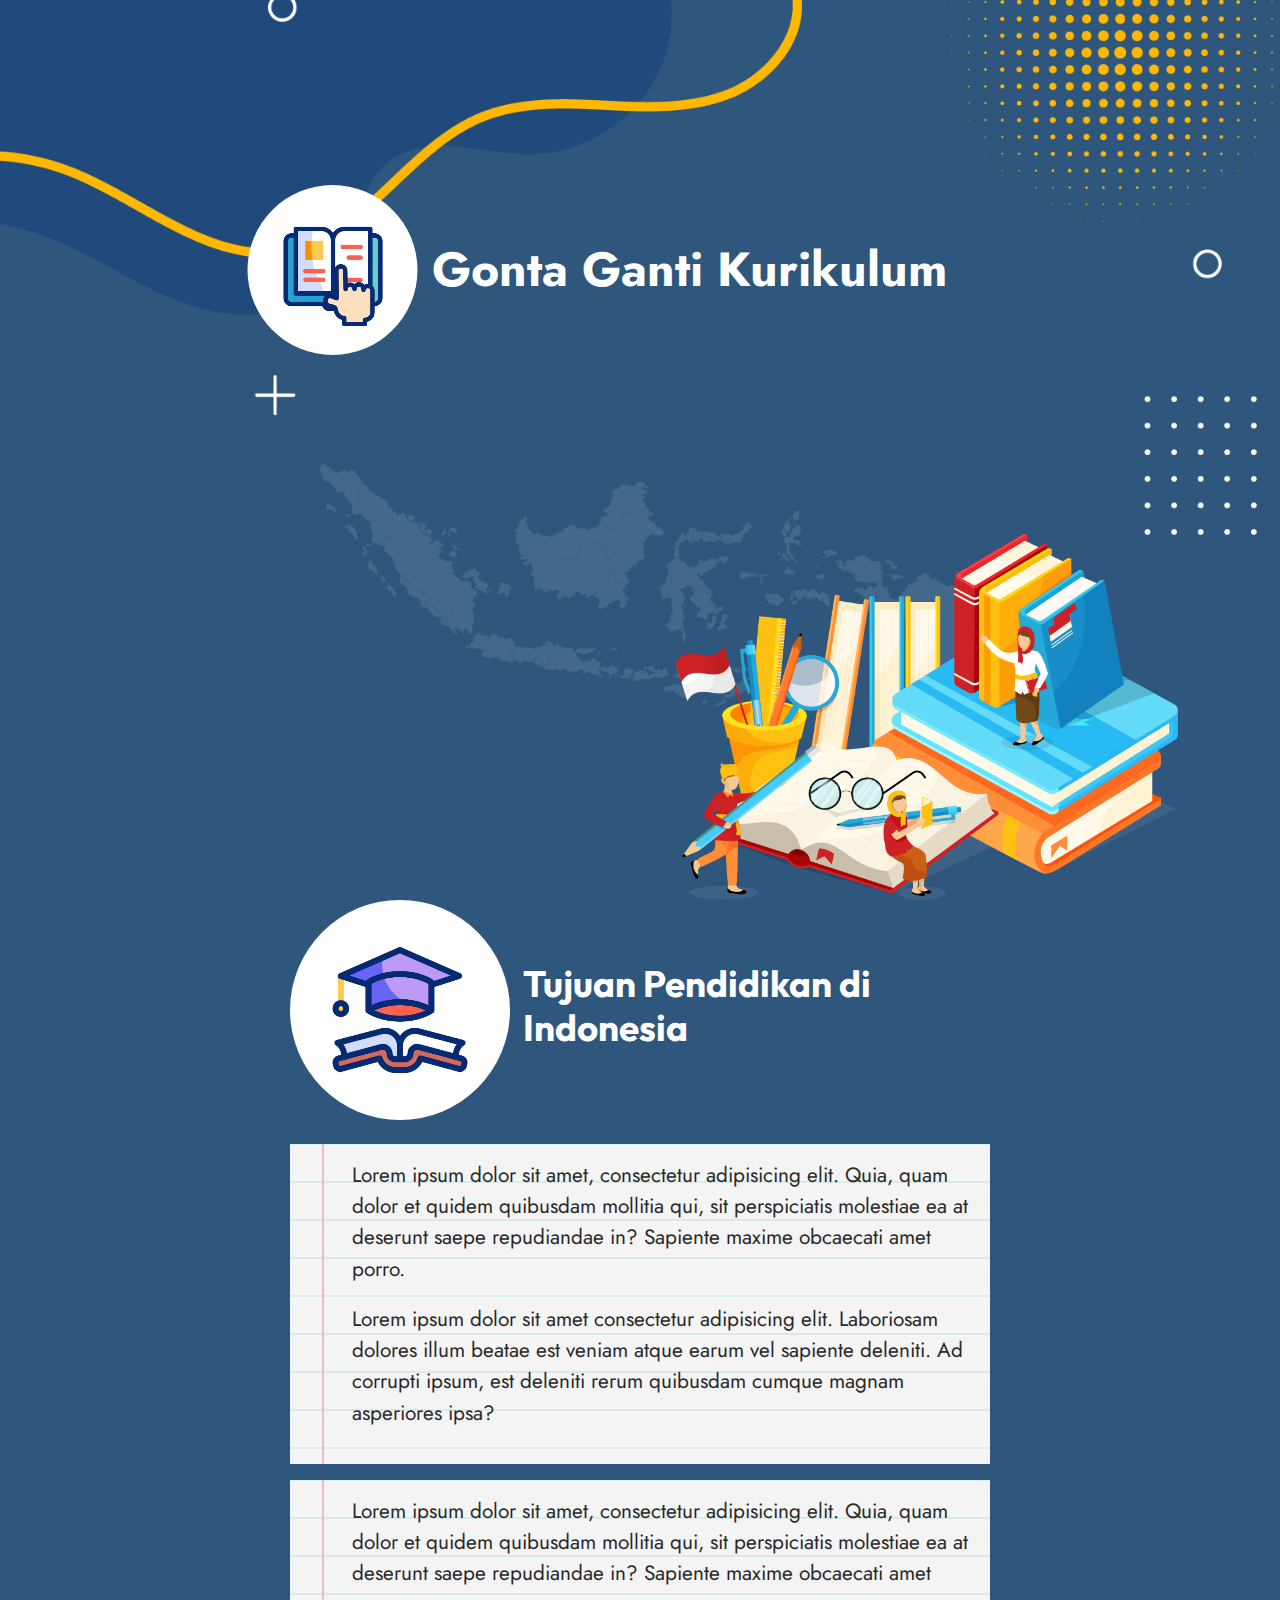
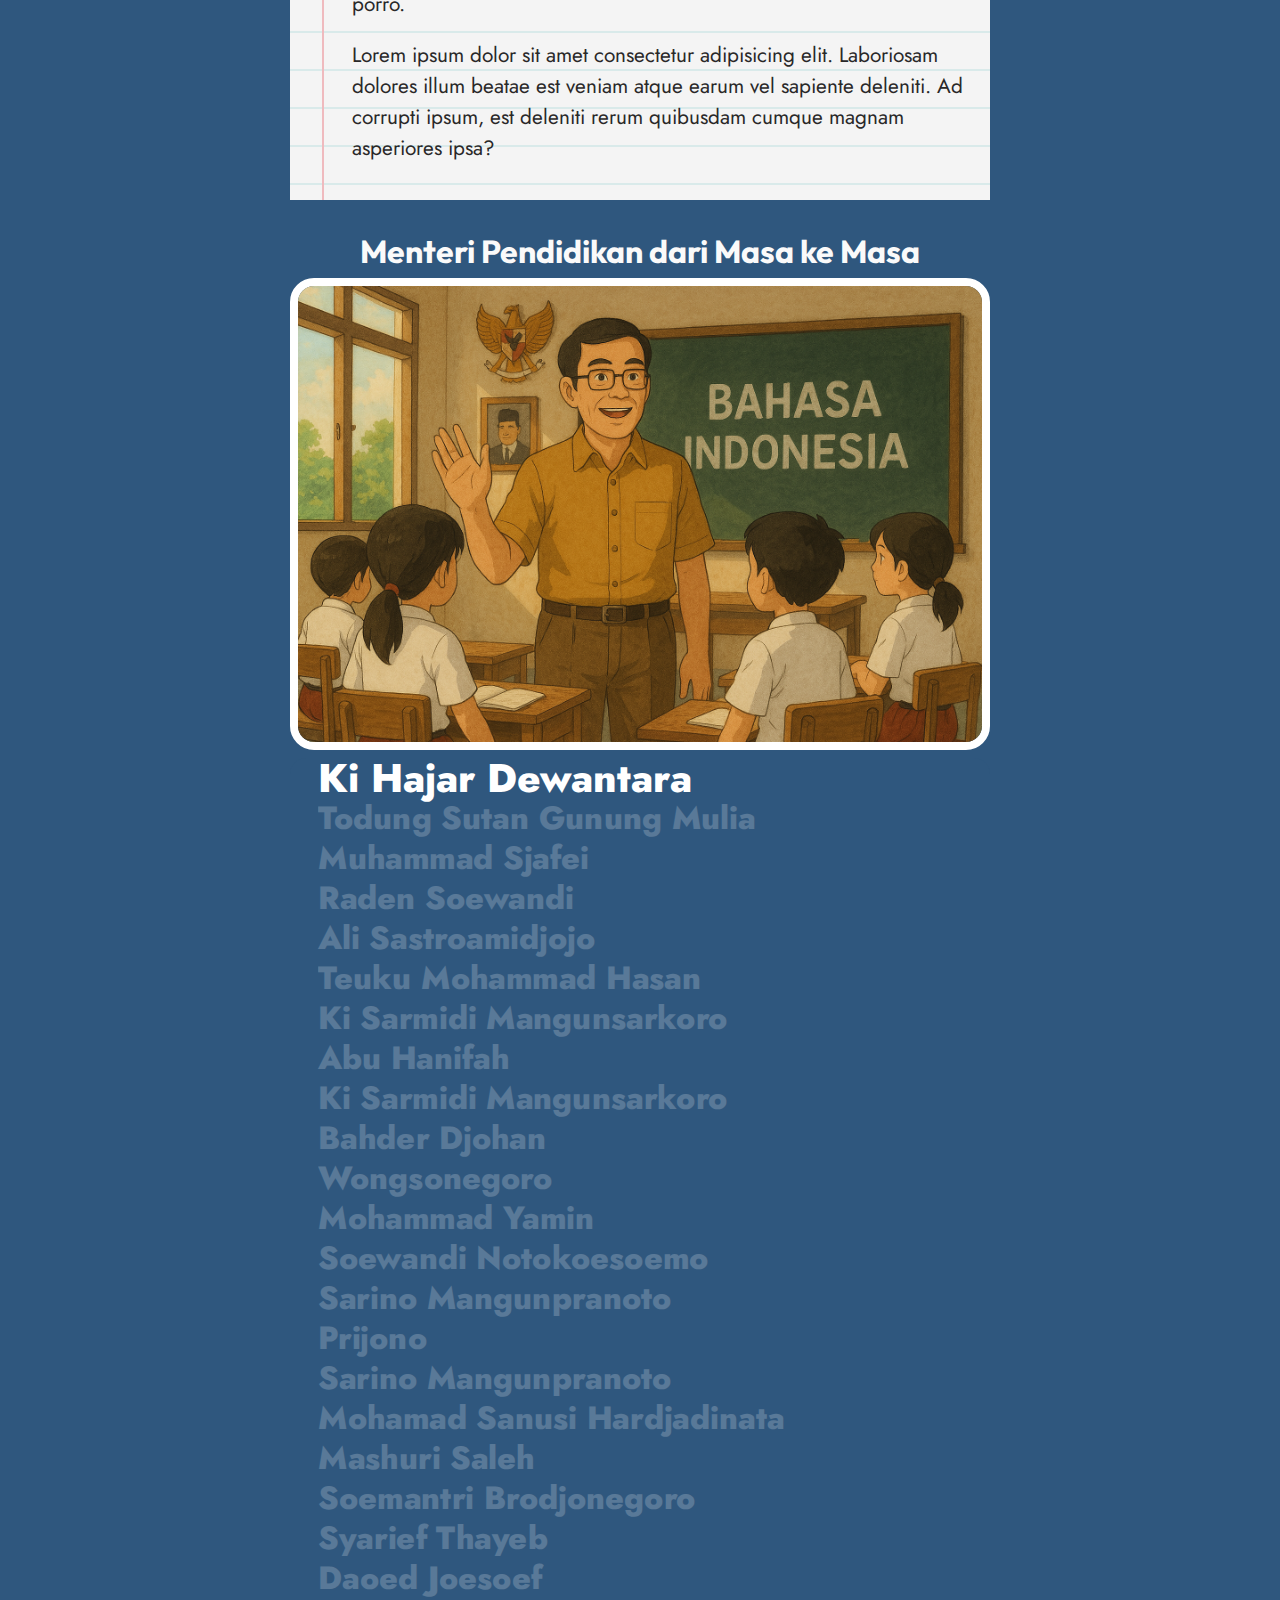
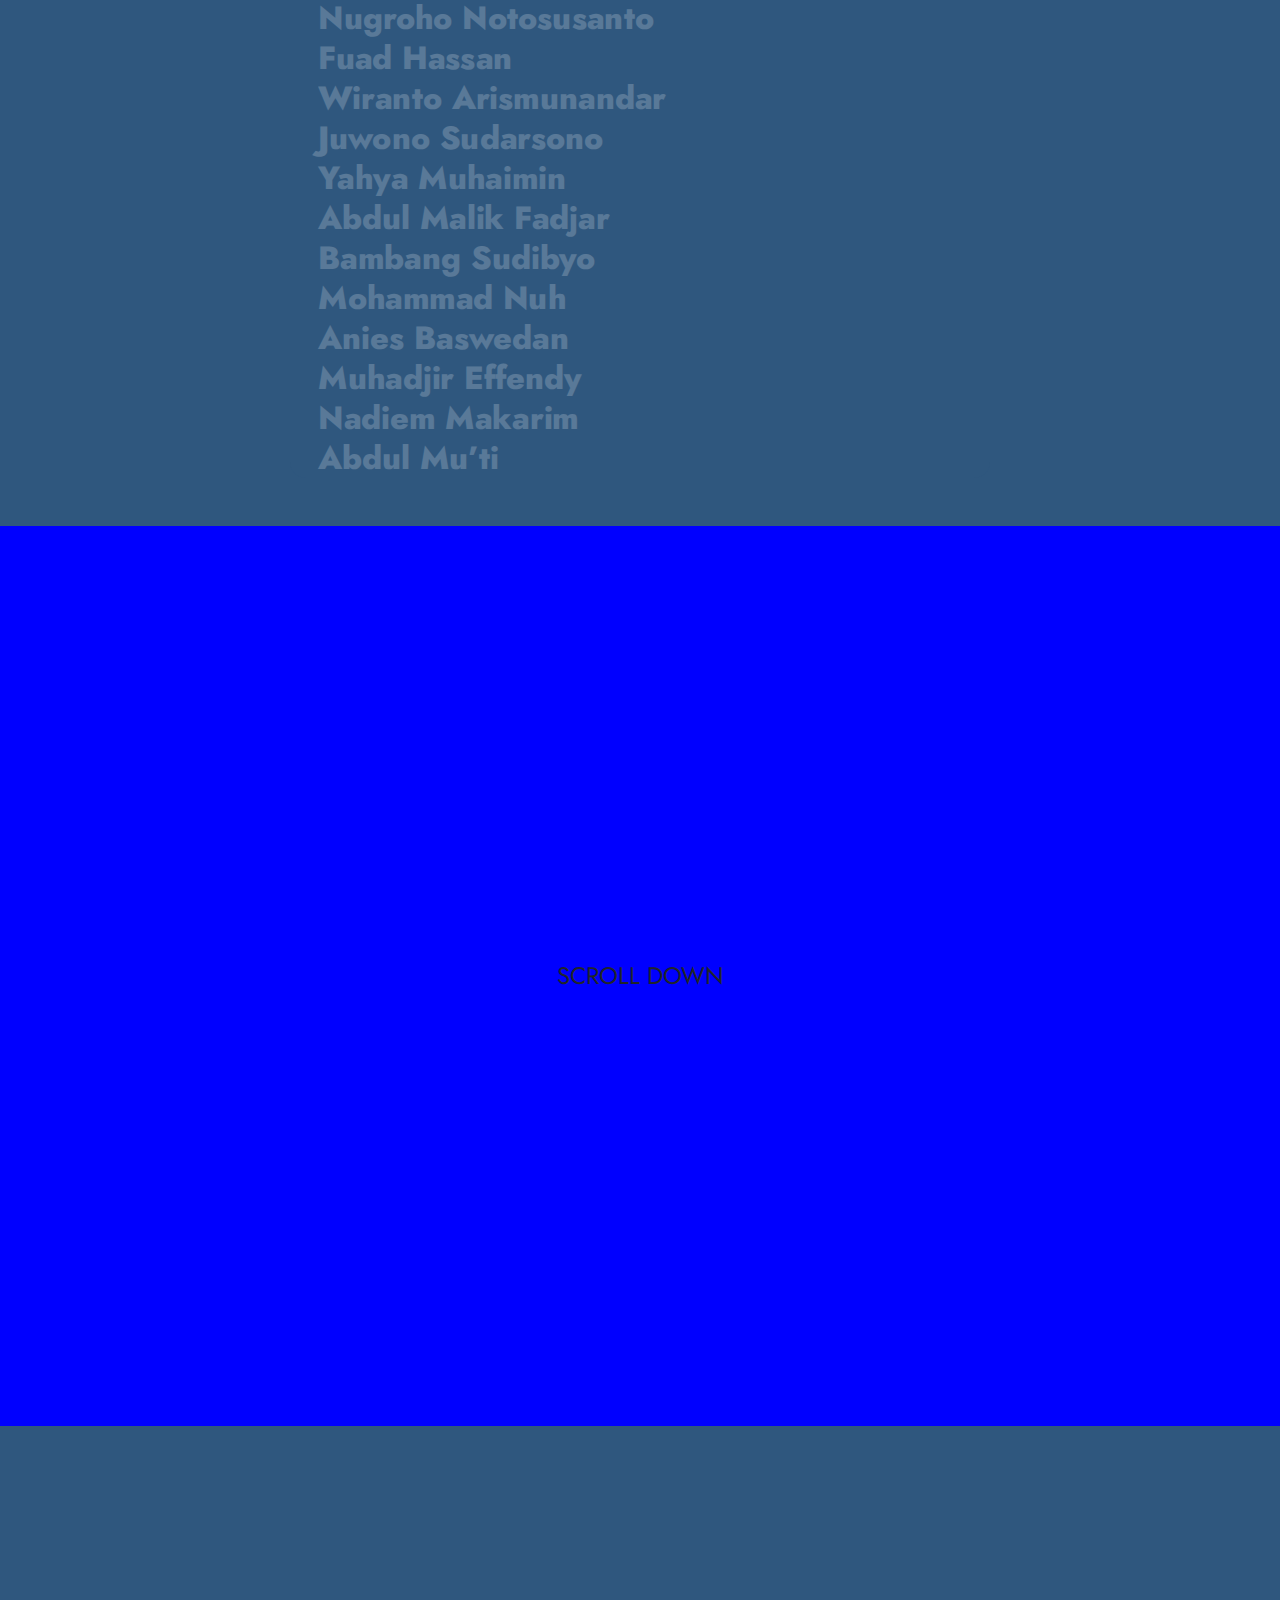
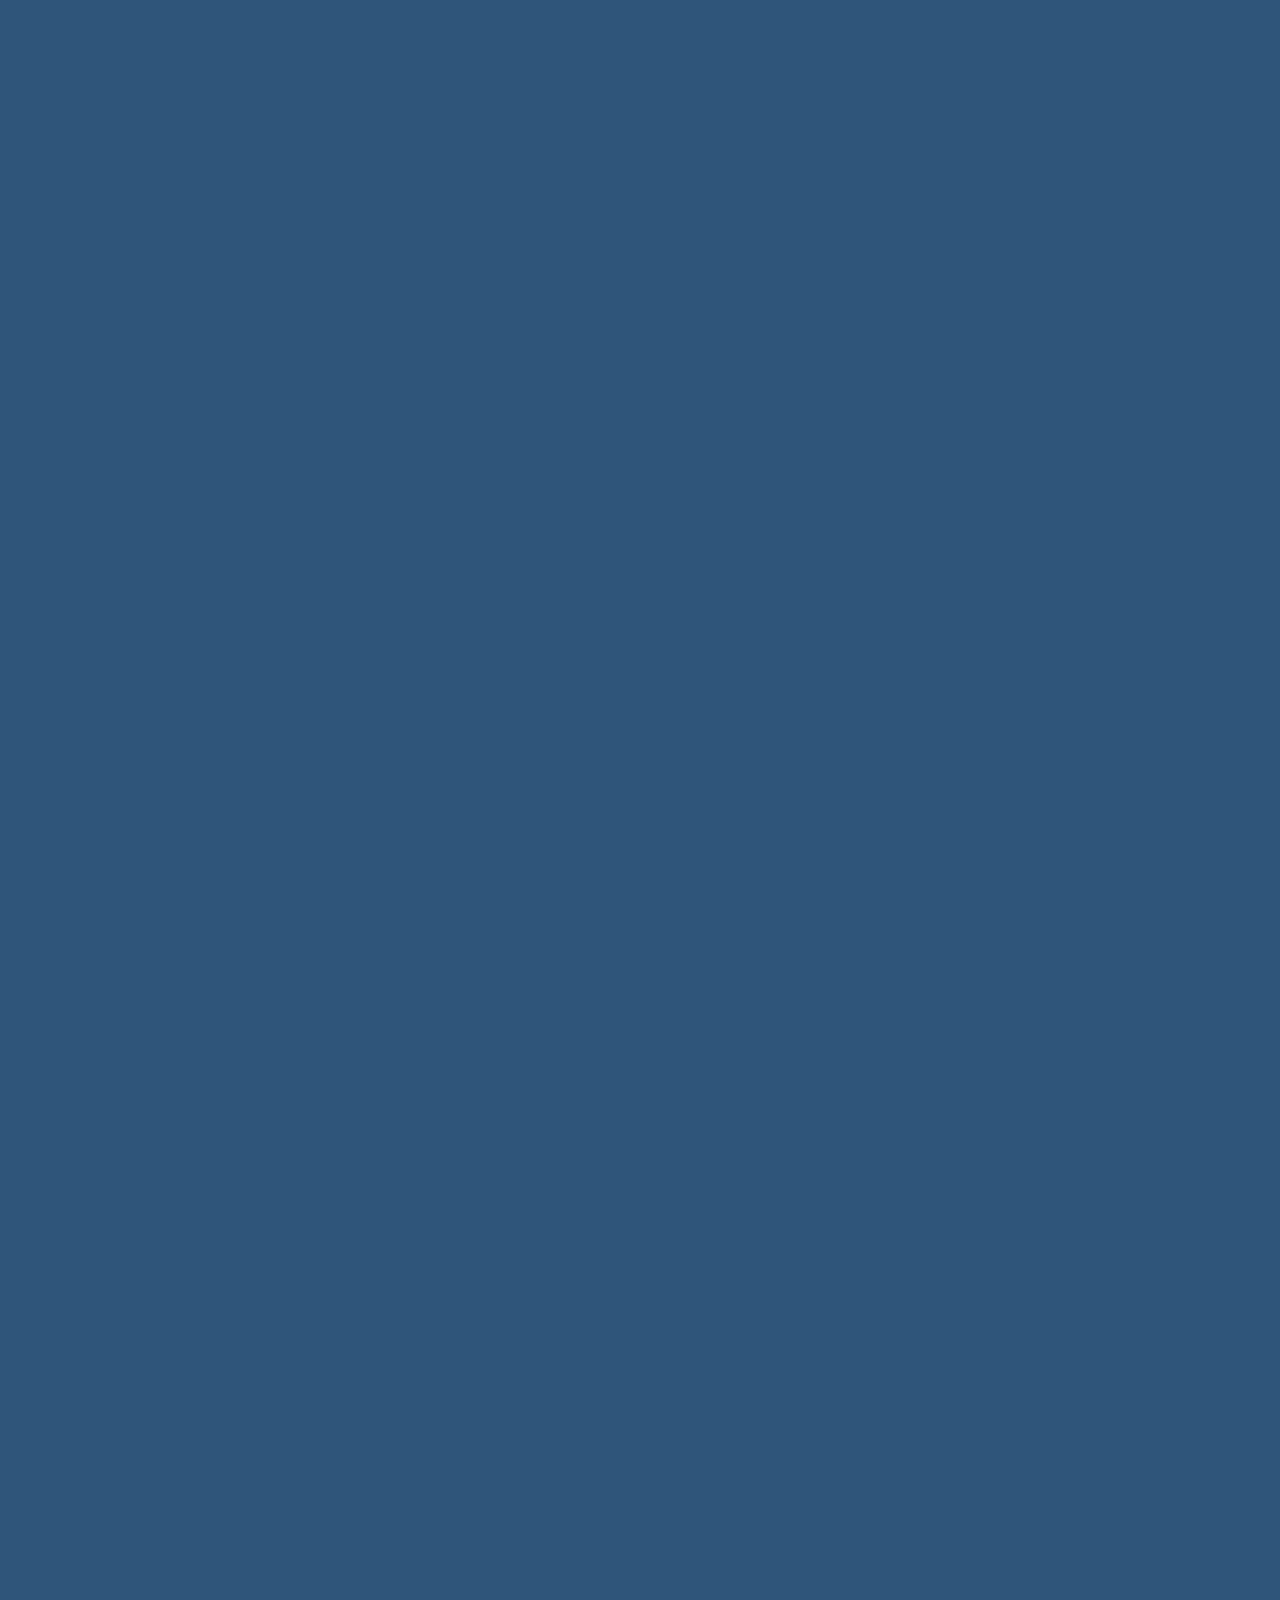
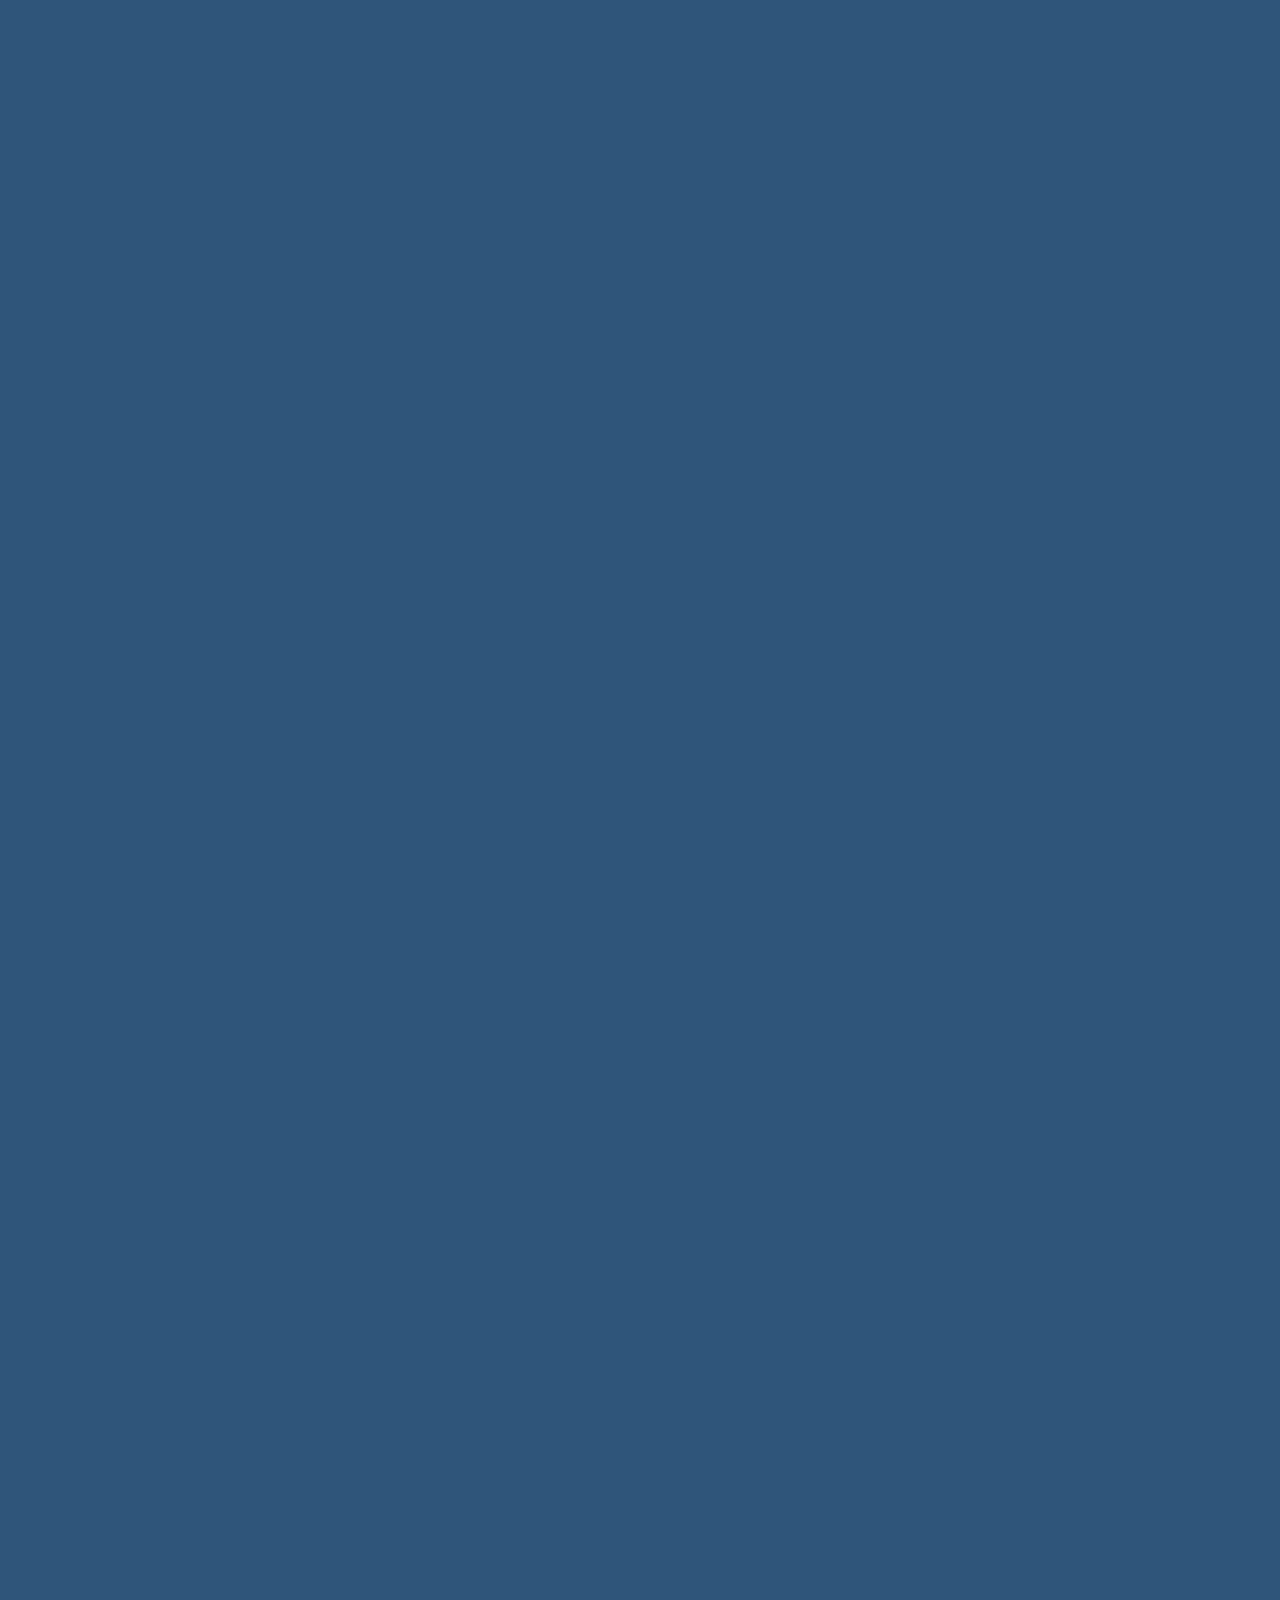
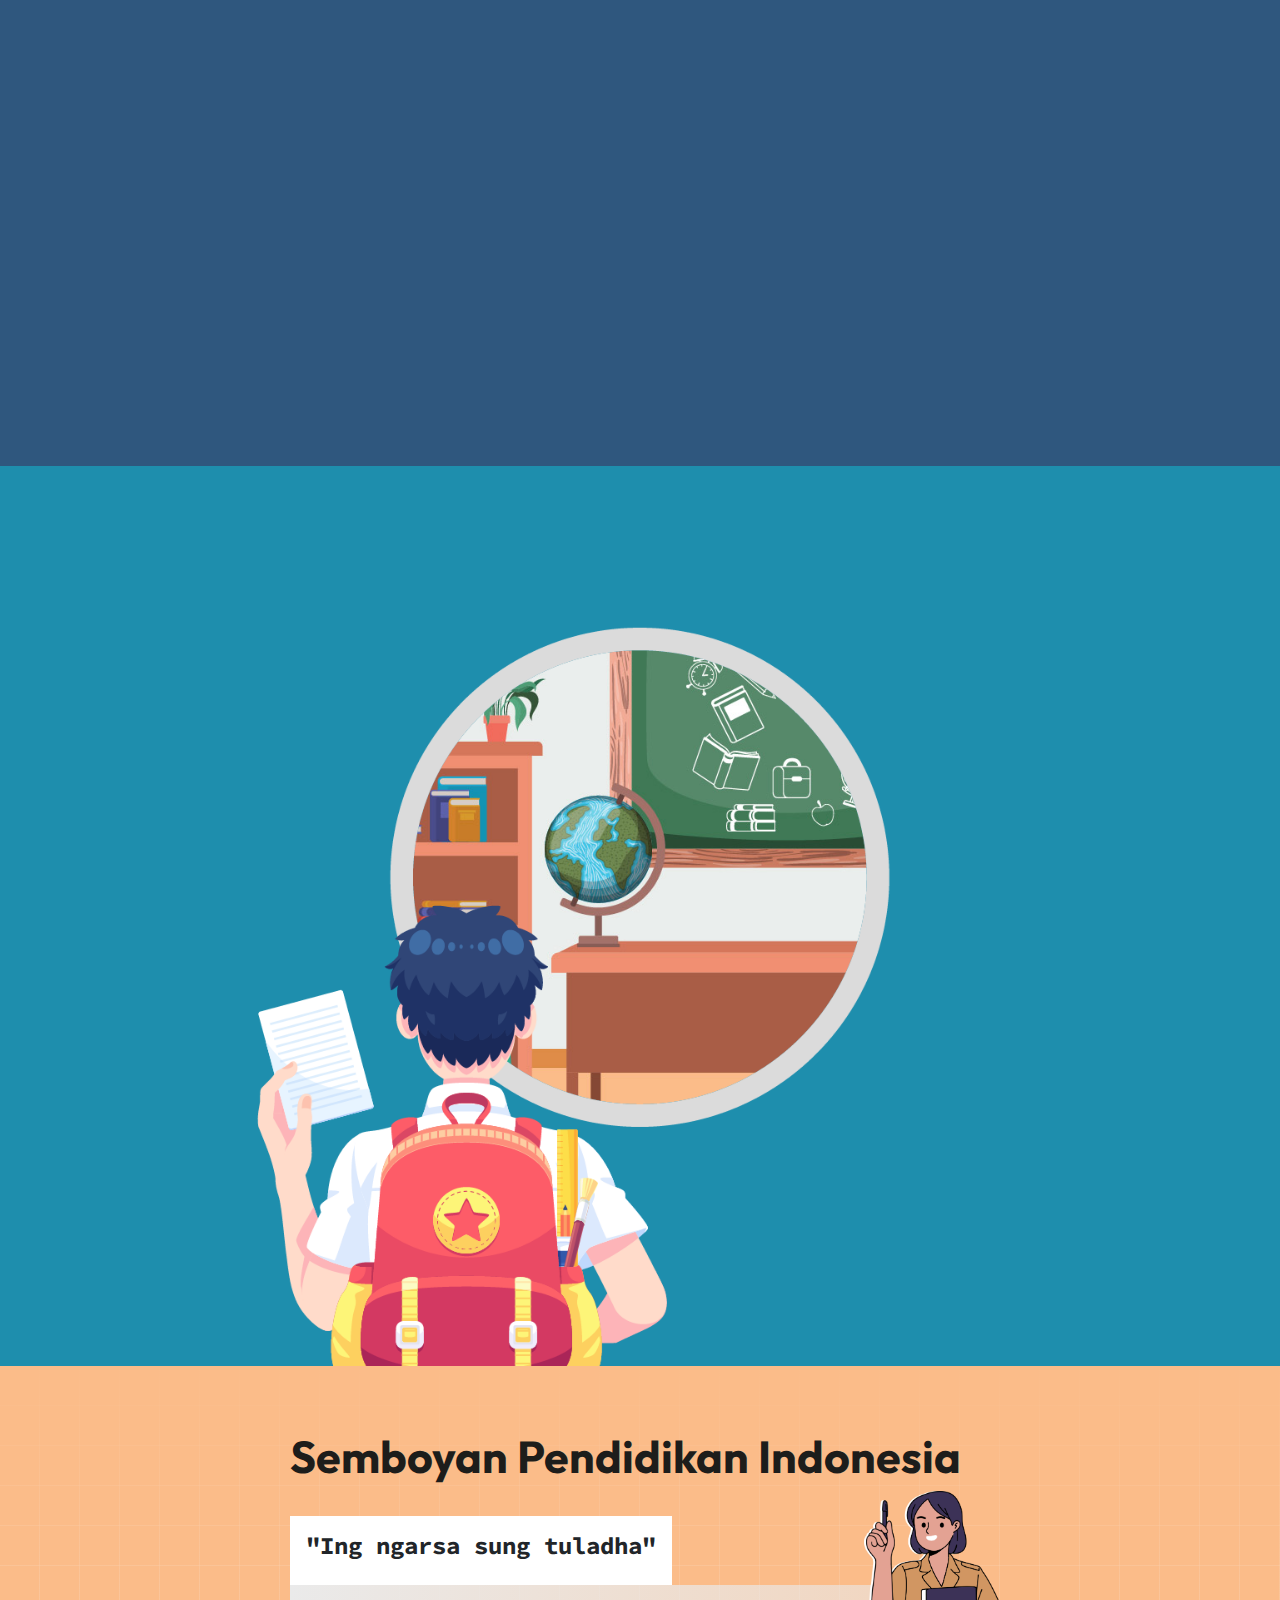
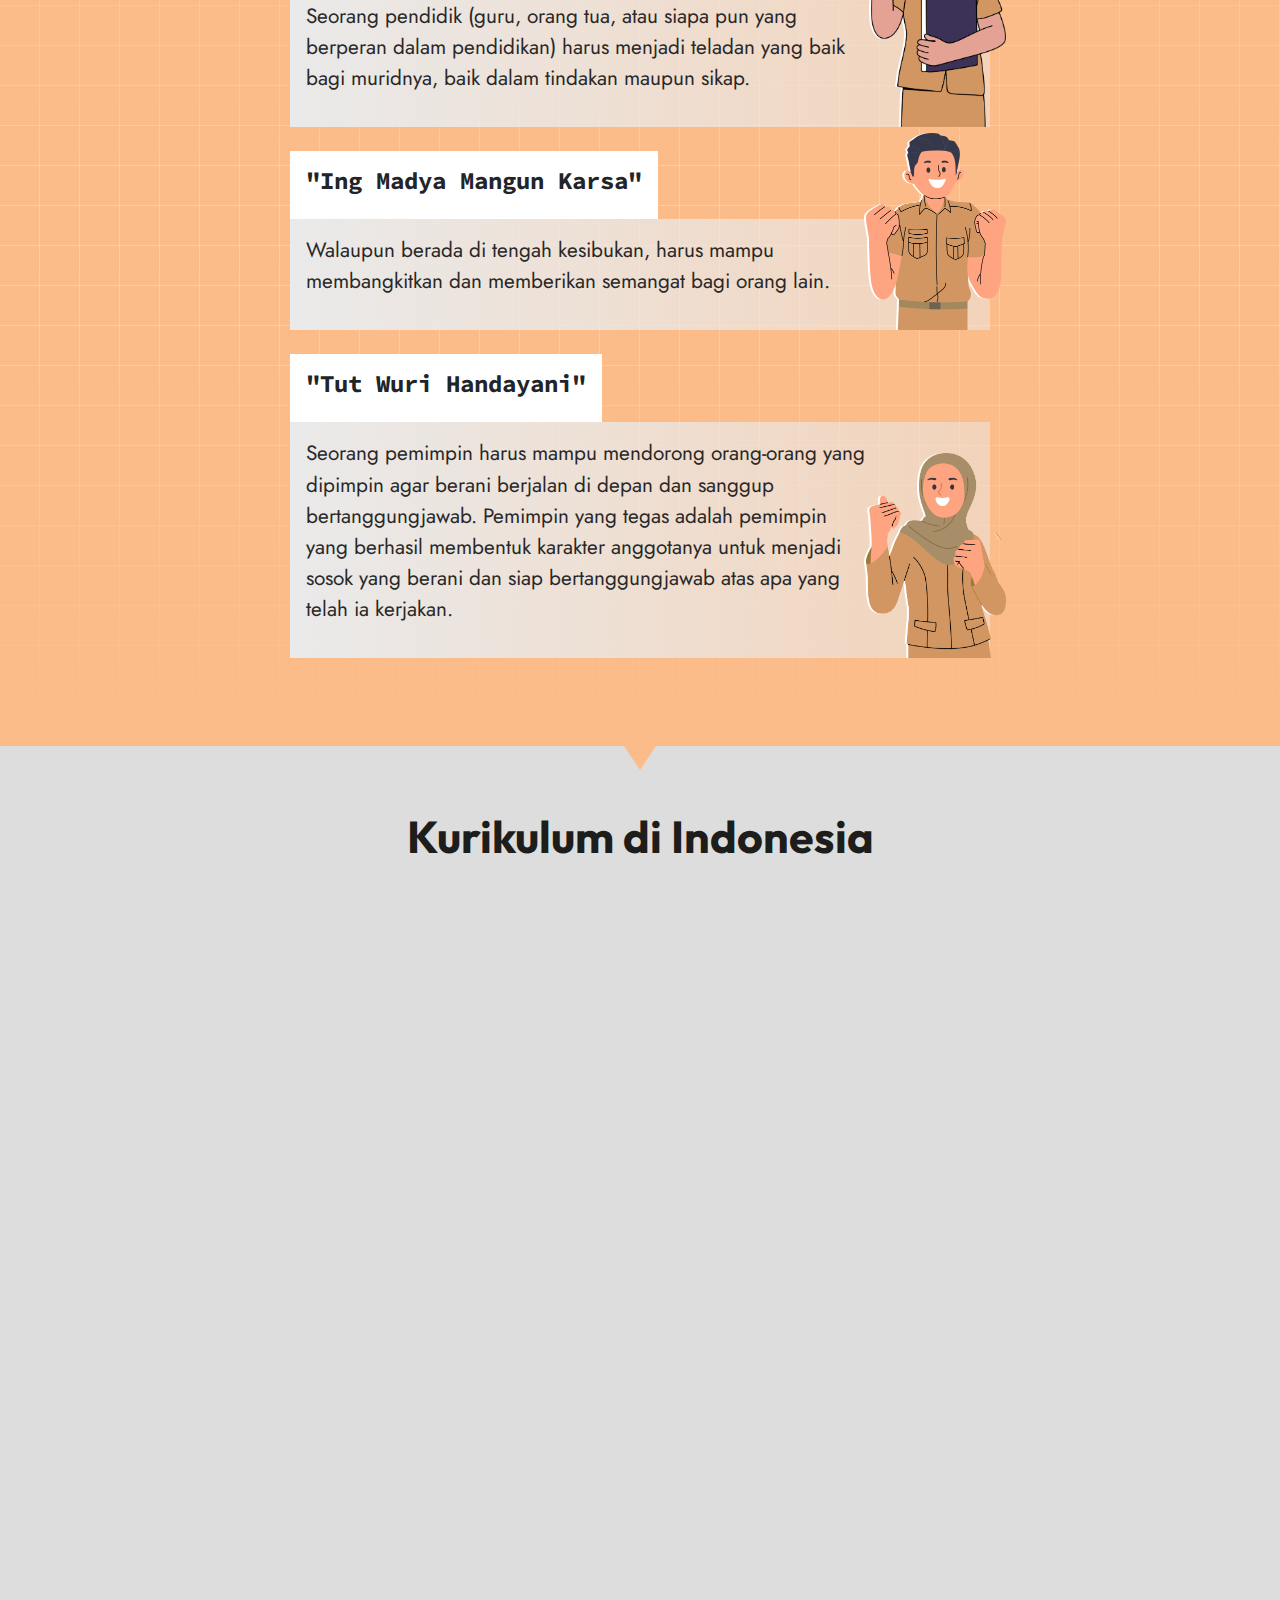
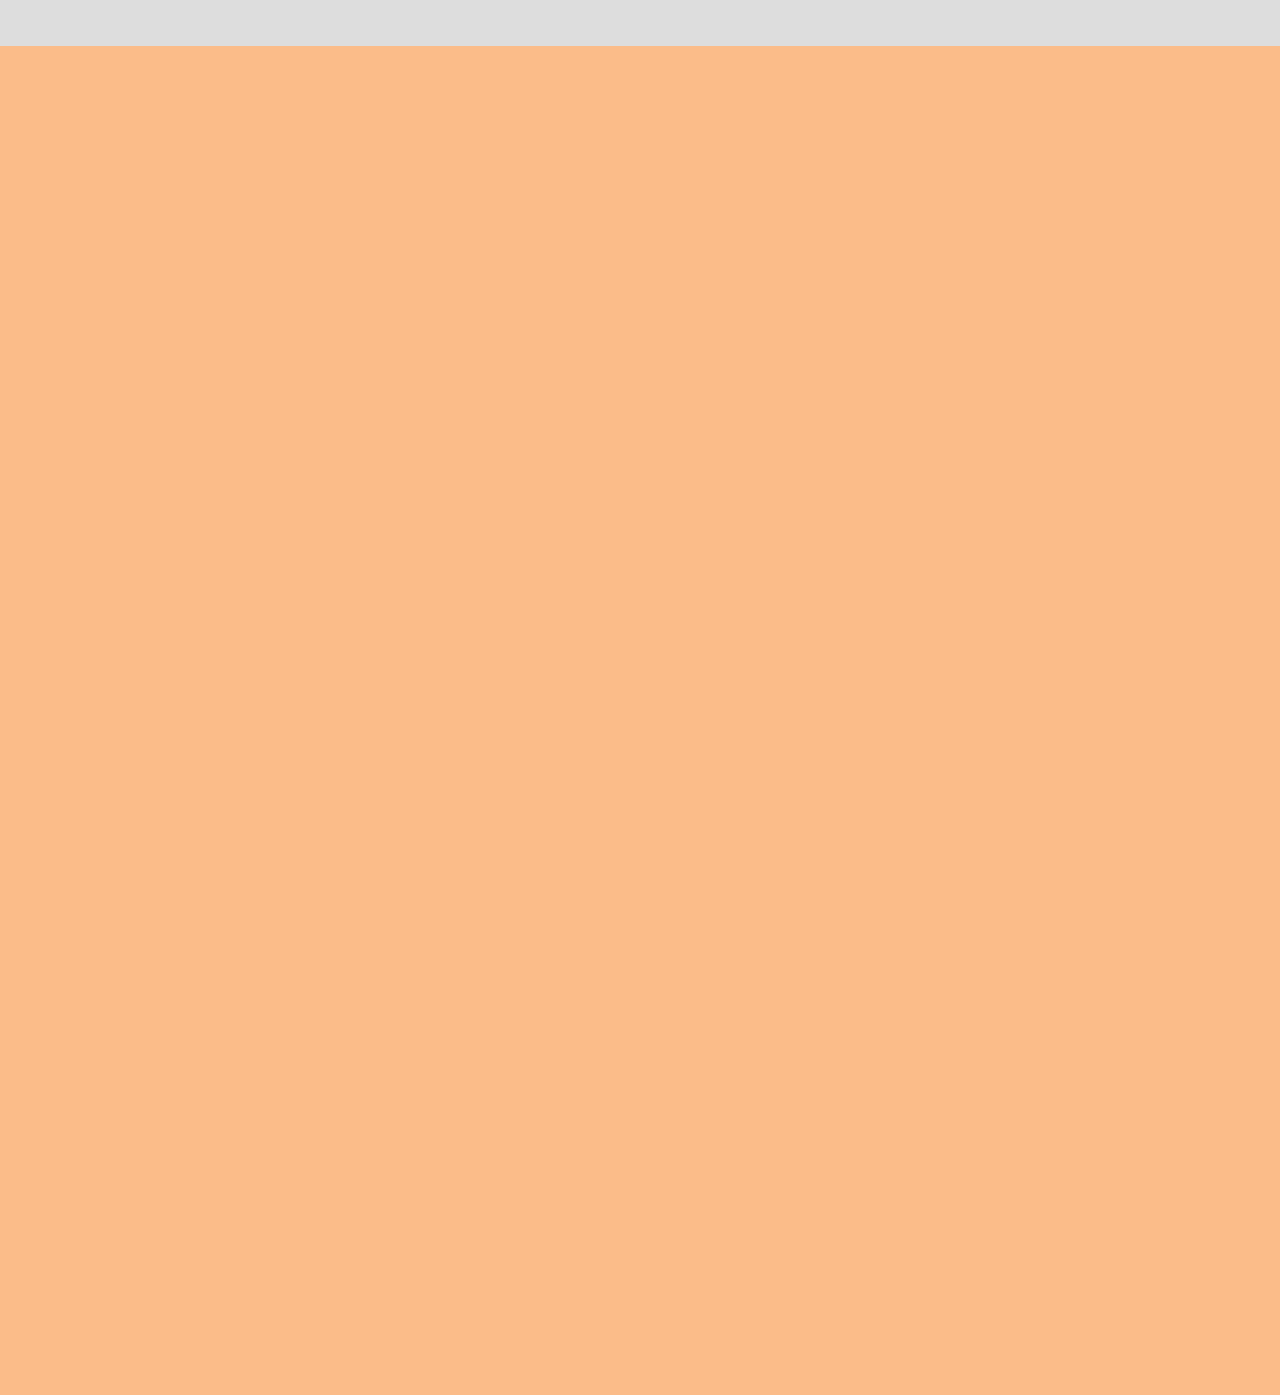
==== commit 30238030: "hh" ====
--- a/index.html
+++ b/index.html
@@ -11,89 +11,31 @@
     </head>
     <body>
         <main>
-            <section class="banner">
+            <section class="bannerx">
+                <!-- <div class="bawah">
+                    <img src="img/bawah.png" alt="">
+                </div>
+                 -->
                 <div class="bgbg">
-                    <img src="img/bg.png" alt="">
+                    <img src="img/bbg.png" alt="">
+                </div>
+                <div class="abstract">
+                    <img src="img/banner-03.png" alt="">
                 </div>
                 <div class="indo">
                     <img src="img/indo.png" alt="">
                 </div>
                 <div class="title">
-                    <h2>Selamat Tanggal 2 Mei</h2>
-                </div>
-                <div class="ismobile">
-                    <div class="help-zero">
-                        <svg viewBox="0 0 1020 300">
-                            <text
-                                x="50%"
-                                y="50%"
-                                dy=".35em"
-                                text-anchor="middle"
-                            >
-                                Hari
-                            </text>
-                        </svg>
-                    </div>
-                    <div class="help-first">
-                        <svg viewBox="0 0 1020 300">
-                            <text
-                                x="50%"
-                                y="50%"
-                                dy=".35em"
-                                text-anchor="middle"
-                            >
-                                Pendidikan
-                            </text>
-                        </svg>
-                    </div>
-                    <div class="help-second">
-                        <svg viewBox="0 0 1020 300">
-                            <text
-                                x="50%"
-                                y="50%"
-                                dy=".35em"
-                                text-anchor="middle"
-                            >
-                                Nasional
-                            </text>
-                        </svg>
-                    </div>
-                </div>
-                <div class="isdesktop">
-                    <div class="help-zero">
-                        <svg viewBox="0 0 2320 300">
-                            <text
-                                x="50%"
-                                y="50%"
-                                dy=".35em"
-                                text-anchor="middle"
-                            >
-                                Hari
-                            </text>
-                        </svg>
-                    </div>
-                    <svg viewBox="0 0 2320 300">
-                        <text
-                            x="50%"
-                            y="50%"
-                            dy=".25em"
-                            text-anchor="middle"
-                        >
-                            Pendidikan Nasional
-                        </text>
-                    </svg>
-                </div>
-                <div class="bg">
-                    <img src="img/bumper-02.png" alt="">
-                </div>
-                <div class="pensil">
-                    <img src="img/bumper-03.png" alt="">
-                </div>
-                <div class="image">
-                    <img src="img/ki-hajar.png" alt="">
+                    <h2>Gonta Ganti Kurikulum</h2>
+                </div>
+                <div class="white-animate">
+                    <video autoplay="" muted="" loop="">
+                        <source src="img/finger.mp4" type="video/mp4">
+                        Your browser does not support the video tag.
+                    </video>
                 </div>
             </section>
-            <section class="pembukaan">
+            <section class="pembukaan" hidden>
                 <div class="wrap-detikx">
                     <!-- <div class="rilis">
                         <div class="tgl">
@@ -127,6 +69,138 @@
                     <div class="kertas mb-3">
                         <p>Lorem ipsum dolor sit amet, consectetur adipisicing elit. Quia, quam dolor et quidem quibusdam mollitia qui, sit perspiciatis molestiae ea at deserunt saepe repudiandae in? Sapiente maxime obcaecati amet porro.</p>
                         <p>Lorem ipsum dolor sit amet consectetur adipisicing elit. Laboriosam dolores illum beatae est veniam atque earum vel sapiente deleniti. Ad corrupti ipsum, est deleniti rerum quibusdam cumque magnam asperiores ipsa?</p>
+                    </div>
+                </div>
+            </section>
+            <section class="menteri">
+                <div class="wrap-detikx">
+                    <div class="text-center">
+                        <h3 class="color-white">Menteri Pendidikan dari Masa ke Masa</h3>
+                    </div>
+                    <div class="image">
+                        <img src="img/guru-gambar.png" alt="">
+                    </div>
+                    <div class="hello">
+                        <div class="cols2">
+                            <h1></h1>
+                            <ul class="rotator">
+                                <li>
+                                    <span>Ki Hajar Dewantara</span>
+                                </li>
+                                <li>
+                                    <span>Todung Sutan Gunung Mulia</span>
+                                </li>
+                                <li>
+                                    <span>Muhammad Sjafei</span>
+                                </li>
+                                <li>
+                                    <span>Raden Soewandi</span>
+                                </li>
+                                <li>
+                                    <span>Ali Sastroamidjojo</span>
+                                </li>
+                                <li>
+                                    <span>Teuku Mohammad Hasan</span>
+                                </li>
+                                <li>
+                                    <span>Ki Sarmidi Mangunsarkoro</span>
+                                </li>
+                                <li>
+                                    <span>Abu Hanifah</span>
+                                </li>
+                                <li>
+                                    <span>Ki Sarmidi Mangunsarkoro</span>
+                                </li>
+                                <li>
+                                    <span>Bahder Djohan</span>
+                                </li>
+                                <li>
+                                    <span>Wongsonegoro</span>
+                                </li>
+                                <li>
+                                    <span>Mohammad Yamin</span>
+                                </li>
+                                <li>
+                                    <span>Soewandi Notokoesoemo</span>
+                                </li>
+                                <li>
+                                    <span>Sarino Mangunpranoto</span>
+                                </li>
+                                <li>
+                                    <span>Prijono</span>
+                                </li>
+                                <li>
+                                    <span>Sarino Mangunpranoto</span>
+                                </li>
+                                <li>
+                                    <span>Mohamad Sanusi Hardjadinata</span>
+                                </li>
+                                <li>
+                                    <span>Mashuri Saleh</span>
+                                </li>
+                                <li>
+                                    <span>Soemantri Brodjonegoro</span>
+                                </li>
+                                <li>
+                                    <span>Syarief Thayeb</span>
+                                </li>
+                                <li>
+                                    <span>Daoed Joesoef</span>
+                                </li>
+                                <li>
+                                    <span>Nugroho Notosusanto</span>
+                                </li>
+                                <li>
+                                    <span>Fuad Hassan</span>
+                                </li>
+                                <li>
+                                    <span>Wiranto Arismunandar</span>
+                                </li>
+                                <li>
+                                    <span>Juwono Sudarsono</span>
+                                </li>
+                                <li>
+                                    <span>Yahya Muhaimin</span>
+                                </li>
+                                <li>
+                                    <span>Abdul Malik Fadjar</span>
+                                </li>
+                                <li>
+                                    <span>Bambang Sudibyo</span>
+                                </li>
+                                <li>
+                                    <span>Mohammad Nuh</span>
+                                </li>
+                                <li>
+                                    <span>Anies Baswedan</span>
+                                </li>
+                                <li>
+                                    <span>Muhadjir Effendy</span>
+                                </li>
+                                <li>
+                                    <span>Nadiem Makarim</span>
+                                </li>
+                                <li>
+                                    <span>Abdul Mu’ti</span>
+                                </li>
+                            </ul>
+                        </div>
+                    </div>
+                </div>
+            </section>
+            <section class="gsap-horizon">
+                <div class="containerx">
+                    <div class="description panelx blue">
+                        SCROLL DOWN
+                        <div class="scroll-down">
+                            <div class="arrow"></div>
+                        </div>
+                    </div>
+                    <div class="panelx red">
+                        ONE
+                    </div>
+                    <div class="panelx orange">
+                        TWO
                     </div>
                 </div>
             </section>
@@ -190,372 +264,329 @@
                                     <h3 class="judul">Kurikulum di Indonesia</h3>
                                 </div>
                                 <br>
-                                <div hidden>
-                                    <div class="blocking">
-                                        <div class="naming">
-                                            <h4>1947</h4>
-                                        </div>
-                                        <div class="desc">
-                                            <h5>Rentjana Pelajaran 1947</h5>
-                                            <p>
-                                                Lorem ipsum dolor, sit amet consectetur adipisicing elit. Doloremque, debitis numquam, obcaecati eveniet quas dolor placeat saepe ipsam incidunt illum veritatis necessitatibus aut soluta fugiat distinctio magni nemo cum expedita.
-                                            </p>
-                                        </div>
-                                    </div>
-                                    <div class="blocking">
-                                        <div class="naming">
-                                            <h4>1947</h4>
-                                        </div>
-                                        <div class="desc">
-                                            <h5>Rentjana Pelajaran 1947</h5>
-                                            <p>
-                                                Lorem ipsum dolor, sit amet consectetur adipisicing elit. Doloremque, debitis numquam, obcaecati eveniet quas dolor placeat saepe ipsam incidunt illum veritatis necessitatibus aut soluta fugiat distinctio magni nemo cum expedita.
-                                            </p>
-                                        </div>
-                                    </div>
-                                    <div class="blocking">
-                                        <div class="naming">
-                                            <h4>1947</h4>
-                                        </div>
-                                        <div class="desc">
-                                            <h5>Rentjana Pelajaran 1947</h5>
-                                            <p>
-                                                Lorem ipsum dolor, sit amet consectetur adipisicing elit. Doloremque, debitis numquam, obcaecati eveniet quas dolor placeat saepe ipsam incidunt illum veritatis necessitatibus aut soluta fugiat distinctio magni nemo cum expedita.
-                                            </p>
-                                        </div>
-                                    </div>
-                                    <div class="blocking">
-                                        <div class="naming">
-                                            <h4>1947</h4>
-                                        </div>
-                                        <div class="desc">
-                                            <h5>Rentjana Pelajaran 1947</h5>
-                                            <p>
-                                                Lorem ipsum dolor, sit amet consectetur adipisicing elit. Doloremque, debitis numquam, obcaecati eveniet quas dolor placeat saepe ipsam incidunt illum veritatis necessitatibus aut soluta fugiat distinctio magni nemo cum expedita.
-                                            </p>
-                                        </div>
-                                    </div>
-                                </div>
                             </div>
-                            <div class="container">
-                                <div class="ag-timeline-block">
-                                    <div class="ag-section">
-                                        <div class="ag-format-container">
-                                            <div class="js-timeline ag-timeline">
-                                                <div class="js-timeline_line ag-timeline_line">
-                                                    <div class="js-timeline_line-progress ag-timeline_line-progress">
-                                                        <div class="imgs">
-                                                            <img src="img/pencil.png" alt="">
+                            <!-- nama menteri -->
+                            <div class="hidden-timeline-scroll" hidden>
+                                <div class="container">
+                                    <div class="ag-timeline-block">
+                                        <div class="ag-section">
+                                            <div class="ag-format-container">
+                                                <div class="js-timeline ag-timeline">
+                                                    <div class="js-timeline_line ag-timeline_line">
+                                                        <div class="js-timeline_line-progress ag-timeline_line-progress">
+                                                            <div class="imgs">
+                                                                <img src="img/pencil.png" alt="">
+                                                            </div>
                                                         </div>
                                                     </div>
-                                                </div>
-                                                <div class="ag-timeline_list">
-                                                    <div class="js-timeline_item ag-timeline_item">
-                                                        <div class="ag-timeline-card_box">
-                                                            <div class="js-timeline-card_point-box ag-timeline-card_point-box">
-                                                                <div class="ag-timeline-card_point">1947</div>
-                                                            </div>
-                                                            <div class="ag-timeline-card_meta-box">
-                                                                <div class="ag-timeline-card_meta">Rentjana Pelajaran 1947</div>
-                                                            </div>
-                                                        </div>
-                                                        <div class="ag-timeline-card_item">
-                                                            <div class="ag-timeline-card_inner">
-                                                                <div class="ag-timeline-card_info">
-                                                                    <div class="ag-timeline-card_title">Rentjana Pelajaran 1947</div>
-                                                                    <div class="ag-timeline-card_desc">
-                                                                        <strong>Kurikulum 1947</strong>
-                                                                        Lorem ipsum dolor sit amet, consectetuer adipiscing elit. Aenean commodo ligula
-                                                      eget dolor. Aenean massa. Cum sociis natoque penatibus et magnis dis parturient
-                                                      montes, nascetur ridiculus mus. Donec quam felis, ultricies nec, pellentesque eu,
-                                                      pretium quis, sem. Nulla consequat massa quis enim. Donec pede justo, fringilla
-                                                      vel, aliquet nec, vulputate eget, arcu.
-                                                                    </div>
-                                                                </div>
-                                                            </div>
-                                                            <div class="ag-timeline-card_arrow"></div>
-                                                        </div>
-                                                    </div>
-                                                    <div class="js-timeline_item ag-timeline_item">
-                                                        <div class="ag-timeline-card_box">
-                                                            <div class="ag-timeline-card_meta-box">
-                                                                <div class="ag-timeline-card_meta">Rentjana Pelajaran Terurai 1952</div>
-                                                            </div>
-                                                            <div class="js-timeline-card_point-box ag-timeline-card_point-box">
-                                                                <div class="ag-timeline-card_point">1952</div>
-                                                            </div>
-                                                        </div>
-                                                        <div class="ag-timeline-card_item">
-                                                            <div class="ag-timeline-card_inner">
-                                                                <div class="ag-timeline-card_info">
-                                                                    <div class="ag-timeline-card_title">Rentjana Pelajaran Terurai 1952</div>
-                                                                    <div class="ag-timeline-card_desc">
-                                                                        <strong>Kurikulum 1952</strong>
-                                                                        Donec pede justo, fringilla
-                                                      vel, aliquet nec, vulputate eget, arcu. In enim justo, rhoncus ut, imperdiet a,
-                                                      venenatis vitae, justo. Nullam dictum felis eu pede mollis pretium. Integer
-                                                      tincidunt. Cras dapibus. Vivamus elementum semper nisi. Aenean vulputate eleifend
-                                                      tellus. Aenean leo ligula, porttitor eu, consequat vitae, eleifend ac, enim.
-                                                      Aliquam lorem ante, dapibus in, viverra quis, feugiat a, tellus. Phasellus viverra
-                                                      nulla ut metus varius laoreet. Quisque rutrum. Aenean imperdiet.
-                                                                    </div>
-                                                                </div>
-                                                            </div>
-                                                            <div class="ag-timeline-card_arrow"></div>
-                                                        </div>
-                                                    </div>
-                                                    <div class="js-timeline_item ag-timeline_item">
-                                                        <div class="ag-timeline-card_box">
-                                                            <div class="js-timeline-card_point-box ag-timeline-card_point-box">
-                                                                <div class="ag-timeline-card_point">1964</div>
-                                                            </div>
-                                                            <div class="ag-timeline-card_meta-box">
-                                                                <div class="ag-timeline-card_meta">Rentjana Pendidikan 1964</div>
-                                                            </div>
-                                                        </div>
-                                                        <div class="ag-timeline-card_item">
-                                                            <div class="ag-timeline-card_inner">
-                                                                <div class="ag-timeline-card_info">
-                                                                    <div class="ag-timeline-card_title">Rentjana Pendidikan 1964</div>
-                                                                    <div class="ag-timeline-card_desc">
-                                                                        <strong>Kurikulum 1964</strong>
-                                                                        Aenean imperdiet. Etiam ultricies
-                                                      nisi vel augue. Curabitur ullamcorper ultricies nisi. Nam eget dui. Etiam rhoncus.
-                                                      Maecenas tempus, tellus eget condimentum rhoncus, sem quam semper libero, sit amet
-                                                      adipiscing sem neque sed ipsum. Nam quam nunc, blandit vel, luctus pulvinar,
-                                                      hendrerit id, lorem. Maecenas nec odio et ante tincidunt tempus. Donec vitae
-                                                      sapien ut libero venenatis faucibus. Nullam quis ante. Etiam sit amet orci eget
-                                                      eros faucibus tincidunt. Duis leo. Sed fringilla mauris sit amet nibh.
-                                                                    </div>
-                                                                </div>
-                                                            </div>
-                                                            <div class="ag-timeline-card_arrow"></div>
-                                                        </div>
-                                                    </div>
-                                                    <div class="js-timeline_item ag-timeline_item">
-                                                        <div class="ag-timeline-card_box">
-                                                            <div class="ag-timeline-card_meta-box">
-                                                                <div class="ag-timeline-card_meta">
-                                                                    Kurikulum 1968
-                                                                </div>
-                                                            </div>
-                                                            <div class="js-timeline-card_point-box ag-timeline-card_point-box">
-                                                                <div class="ag-timeline-card_point">1968</div>
-                                                            </div>
-                                                        </div>
-                                                        <div class="ag-timeline-card_item">
-                                                            <div class="ag-timeline-card_inner">
-                                                                <div class="ag-timeline-card_info">
-                                                                    <div class="ag-timeline-card_title">
+                                                    <div class="ag-timeline_list">
+                                                        <div class="js-timeline_item ag-timeline_item">
+                                                            <div class="ag-timeline-card_box">
+                                                                <div class="js-timeline-card_point-box ag-timeline-card_point-box">
+                                                                    <div class="ag-timeline-card_point">1947</div>
+                                                                </div>
+                                                                <div class="ag-timeline-card_meta-box">
+                                                                    <div class="ag-timeline-card_meta">Rentjana Pelajaran 1947</div>
+                                                                </div>
+                                                            </div>
+                                                            <div class="ag-timeline-card_item">
+                                                                <div class="ag-timeline-card_inner">
+                                                                    <div class="ag-timeline-card_info">
+                                                                        <div class="ag-timeline-card_title">Rentjana Pelajaran 1947</div>
+                                                                        <div class="ag-timeline-card_desc">
+                                                                            <strong>Kurikulum 1947</strong>
+                                                                            Lorem ipsum dolor sit amet, consectetuer adipiscing elit. Aenean commodo ligula
+                                                          eget dolor. Aenean massa. Cum sociis natoque penatibus et magnis dis parturient
+                                                          montes, nascetur ridiculus mus. Donec quam felis, ultricies nec, pellentesque eu,
+                                                          pretium quis, sem. Nulla consequat massa quis enim. Donec pede justo, fringilla
+                                                          vel, aliquet nec, vulputate eget, arcu.
+                                                                        </div>
+                                                                    </div>
+                                                                </div>
+                                                                <div class="ag-timeline-card_arrow"></div>
+                                                            </div>
+                                                        </div>
+                                                        <div class="js-timeline_item ag-timeline_item">
+                                                            <div class="ag-timeline-card_box">
+                                                                <div class="ag-timeline-card_meta-box">
+                                                                    <div class="ag-timeline-card_meta">Rentjana Pelajaran Terurai 1952</div>
+                                                                </div>
+                                                                <div class="js-timeline-card_point-box ag-timeline-card_point-box">
+                                                                    <div class="ag-timeline-card_point">1952</div>
+                                                                </div>
+                                                            </div>
+                                                            <div class="ag-timeline-card_item">
+                                                                <div class="ag-timeline-card_inner">
+                                                                    <div class="ag-timeline-card_info">
+                                                                        <div class="ag-timeline-card_title">Rentjana Pelajaran Terurai 1952</div>
+                                                                        <div class="ag-timeline-card_desc">
+                                                                            <strong>Kurikulum 1952</strong>
+                                                                            Donec pede justo, fringilla
+                                                          vel, aliquet nec, vulputate eget, arcu. In enim justo, rhoncus ut, imperdiet a,
+                                                          venenatis vitae, justo. Nullam dictum felis eu pede mollis pretium. Integer
+                                                          tincidunt. Cras dapibus. Vivamus elementum semper nisi. Aenean vulputate eleifend
+                                                          tellus. Aenean leo ligula, porttitor eu, consequat vitae, eleifend ac, enim.
+                                                          Aliquam lorem ante, dapibus in, viverra quis, feugiat a, tellus. Phasellus viverra
+                                                          nulla ut metus varius laoreet. Quisque rutrum. Aenean imperdiet.
+                                                                        </div>
+                                                                    </div>
+                                                                </div>
+                                                                <div class="ag-timeline-card_arrow"></div>
+                                                            </div>
+                                                        </div>
+                                                        <div class="js-timeline_item ag-timeline_item">
+                                                            <div class="ag-timeline-card_box">
+                                                                <div class="js-timeline-card_point-box ag-timeline-card_point-box">
+                                                                    <div class="ag-timeline-card_point">1964</div>
+                                                                </div>
+                                                                <div class="ag-timeline-card_meta-box">
+                                                                    <div class="ag-timeline-card_meta">Rentjana Pendidikan 1964</div>
+                                                                </div>
+                                                            </div>
+                                                            <div class="ag-timeline-card_item">
+                                                                <div class="ag-timeline-card_inner">
+                                                                    <div class="ag-timeline-card_info">
+                                                                        <div class="ag-timeline-card_title">Rentjana Pendidikan 1964</div>
+                                                                        <div class="ag-timeline-card_desc">
+                                                                            <strong>Kurikulum 1964</strong>
+                                                                            Aenean imperdiet. Etiam ultricies
+                                                          nisi vel augue. Curabitur ullamcorper ultricies nisi. Nam eget dui. Etiam rhoncus.
+                                                          Maecenas tempus, tellus eget condimentum rhoncus, sem quam semper libero, sit amet
+                                                          adipiscing sem neque sed ipsum. Nam quam nunc, blandit vel, luctus pulvinar,
+                                                          hendrerit id, lorem. Maecenas nec odio et ante tincidunt tempus. Donec vitae
+                                                          sapien ut libero venenatis faucibus. Nullam quis ante. Etiam sit amet orci eget
+                                                          eros faucibus tincidunt. Duis leo. Sed fringilla mauris sit amet nibh.
+                                                                        </div>
+                                                                    </div>
+                                                                </div>
+                                                                <div class="ag-timeline-card_arrow"></div>
+                                                            </div>
+                                                        </div>
+                                                        <div class="js-timeline_item ag-timeline_item">
+                                                            <div class="ag-timeline-card_box">
+                                                                <div class="ag-timeline-card_meta-box">
+                                                                    <div class="ag-timeline-card_meta">
                                                                         Kurikulum 1968
                                                                     </div>
-                                                                    <div class="ag-timeline-card_desc">
-                                                                        Cum sociis natoque penatibus et magnis dis parturient
-                                                      montes, nascetur ridiculus mus. Donec quam felis, ultricies nec, pellentesque eu,
-                                                      pretium quis, sem. Nulla consequat massa quis enim. Donec pede justo, fringilla
-                                                      vel, aliquet nec, vulputate eget, arcu. In enim justo, rhoncus ut, imperdiet a,
-                                                      venenatis vitae, justo. Nullam dictum felis eu pede mollis pretium. Integer
-                                                      tincidunt. Cras dapibus. Vivamus elementum semper nisi.
-                                                                    </div>
-                                                                </div>
-                                                            </div>
-                                                            <div class="ag-timeline-card_arrow"></div>
-                                                        </div>
-                                                    </div>
-                                                    <div class="js-timeline_item ag-timeline_item">
-                                                        <div class="ag-timeline-card_box">
-                                                            <div class="js-timeline-card_point-box ag-timeline-card_point-box">
-                                                                <div class="ag-timeline-card_point">1975</div>
-                                                            </div>
-                                                            <div class="ag-timeline-card_meta-box">
-                                                                <div class="ag-timeline-card_meta">
-                                                                    Kurikulum 1975
-                                                                </div>
-                                                            </div>
-                                                        </div>
-                                                        <div class="ag-timeline-card_item">
-                                                            <div class="ag-timeline-card_inner">
-                                                                <div class="ag-timeline-card_info">
-                                                                    <div class="ag-timeline-card_title">
+                                                                </div>
+                                                                <div class="js-timeline-card_point-box ag-timeline-card_point-box">
+                                                                    <div class="ag-timeline-card_point">1968</div>
+                                                                </div>
+                                                            </div>
+                                                            <div class="ag-timeline-card_item">
+                                                                <div class="ag-timeline-card_inner">
+                                                                    <div class="ag-timeline-card_info">
+                                                                        <div class="ag-timeline-card_title">
+                                                                            Kurikulum 1968
+                                                                        </div>
+                                                                        <div class="ag-timeline-card_desc">
+                                                                            Cum sociis natoque penatibus et magnis dis parturient
+                                                          montes, nascetur ridiculus mus. Donec quam felis, ultricies nec, pellentesque eu,
+                                                          pretium quis, sem. Nulla consequat massa quis enim. Donec pede justo, fringilla
+                                                          vel, aliquet nec, vulputate eget, arcu. In enim justo, rhoncus ut, imperdiet a,
+                                                          venenatis vitae, justo. Nullam dictum felis eu pede mollis pretium. Integer
+                                                          tincidunt. Cras dapibus. Vivamus elementum semper nisi.
+                                                                        </div>
+                                                                    </div>
+                                                                </div>
+                                                                <div class="ag-timeline-card_arrow"></div>
+                                                            </div>
+                                                        </div>
+                                                        <div class="js-timeline_item ag-timeline_item">
+                                                            <div class="ag-timeline-card_box">
+                                                                <div class="js-timeline-card_point-box ag-timeline-card_point-box">
+                                                                    <div class="ag-timeline-card_point">1975</div>
+                                                                </div>
+                                                                <div class="ag-timeline-card_meta-box">
+                                                                    <div class="ag-timeline-card_meta">
                                                                         Kurikulum 1975
                                                                     </div>
-                                                                    <div class="ag-timeline-card_desc">
-                                                                        Vivamus elementum semper nisi. Aenean vulputate eleifend
-                                                      tellus. Aenean leo ligula, porttitor eu, consequat vitae, eleifend ac, enim.
-                                                      Aliquam lorem ante, dapibus in, viverra quis, feugiat a, tellus. Phasellus viverra
-                                                      nulla ut metus varius laoreet. Quisque rutrum. Aenean imperdiet. Etiam ultricies
-                                                      nisi vel augue. Curabitur ullamcorper ultricies nisi.
-                                                                    </div>
-                                                                </div>
-                                                            </div>
-                                                            <div class="ag-timeline-card_arrow"></div>
-                                                        </div>
-                                                    </div>
-                                                    <div class="js-timeline_item ag-timeline_item">
-                                                        <div class="ag-timeline-card_box">
-                                                            <div class="ag-timeline-card_meta-box">
-                                                                <div class="ag-timeline-card_meta">
-                                                                    Kurikulum 1984
-                                                                </div>
-                                                            </div>
-                                                            <div class="js-timeline-card_point-box ag-timeline-card_point-box">
-                                                                <div class="ag-timeline-card_point">1984</div>
-                                                            </div>
-                                                        </div>
-                                                        <div class="ag-timeline-card_item">
-                                                            <div class="ag-timeline-card_inner">
-                                                                <div class="ag-timeline-card_info">
-                                                                    <div class="ag-timeline-card_title">
+                                                                </div>
+                                                            </div>
+                                                            <div class="ag-timeline-card_item">
+                                                                <div class="ag-timeline-card_inner">
+                                                                    <div class="ag-timeline-card_info">
+                                                                        <div class="ag-timeline-card_title">
+                                                                            Kurikulum 1975
+                                                                        </div>
+                                                                        <div class="ag-timeline-card_desc">
+                                                                            Vivamus elementum semper nisi. Aenean vulputate eleifend
+                                                          tellus. Aenean leo ligula, porttitor eu, consequat vitae, eleifend ac, enim.
+                                                          Aliquam lorem ante, dapibus in, viverra quis, feugiat a, tellus. Phasellus viverra
+                                                          nulla ut metus varius laoreet. Quisque rutrum. Aenean imperdiet. Etiam ultricies
+                                                          nisi vel augue. Curabitur ullamcorper ultricies nisi.
+                                                                        </div>
+                                                                    </div>
+                                                                </div>
+                                                                <div class="ag-timeline-card_arrow"></div>
+                                                            </div>
+                                                        </div>
+                                                        <div class="js-timeline_item ag-timeline_item">
+                                                            <div class="ag-timeline-card_box">
+                                                                <div class="ag-timeline-card_meta-box">
+                                                                    <div class="ag-timeline-card_meta">
                                                                         Kurikulum 1984
                                                                     </div>
-                                                                    <div class="ag-timeline-card_desc">
-                                                                        Donec quam felis, ultricies nec, pellentesque eu,
-                                                      pretium quis, sem. Nulla consequat massa quis enim. Donec pede justo, fringilla
-                                                      vel, aliquet nec, vulputate eget, arcu. In enim justo, rhoncus ut, imperdiet a,
-                                                      venenatis vitae, justo. Nullam dictum felis eu pede mollis pretium. Integer
-                                                      tincidunt. Cras dapibus. Vivamus elementum semper nisi.
-                                                                    </div>
-                                                                </div>
-                                                            </div>
-                                                            <div class="ag-timeline-card_arrow"></div>
-                                                        </div>
-                                                    </div>
-                                                    <div class="js-timeline_item ag-timeline_item">
-                                                        <div class="ag-timeline-card_box">
-                                                            <div class="js-timeline-card_point-box ag-timeline-card_point-box">
-                                                                <div class="ag-timeline-card_point">1999</div>
-                                                            </div>
-                                                            <div class="ag-timeline-card_meta-box">
-                                                                <div class="ag-timeline-card_meta">Suplemen Kurikulum 1999</div>
-                                                            </div>
-                                                        </div>
-                                                        <div class="ag-timeline-card_item">
-                                                            <div class="ag-timeline-card_inner">
-                                                                <div class="ag-timeline-card_info">
-                                                                    <div class="ag-timeline-card_title">Suplemen Kurikulum 1999</div>
-                                                                    <div class="ag-timeline-card_desc">
-                                                                        Quisque rutrum. Aenean imperdiet. Etiam ultricies
-                                                      nisi vel augue. Curabitur ullamcorper ultricies nisi. Nam eget dui. Etiam rhoncus.
-                                                      Maecenas tempus, tellus eget condimentum rhoncus, sem quam semper libero, sit amet
-                                                      adipiscing sem neque sed ipsum. Nam quam nunc, blandit vel, luctus pulvinar,
-                                                      hendrerit id, lorem. Maecenas nec odio et ante tincidunt tempus.
-                                                                    </div>
-                                                                </div>
-                                                            </div>
-                                                            <div class="ag-timeline-card_arrow"></div>
-                                                        </div>
-                                                    </div>
-                                                    <div class="js-timeline_item ag-timeline_item">
-                                                        <div class="ag-timeline-card_box">
-                                                            <div class="ag-timeline-card_meta-box">
-                                                                <div class="ag-timeline-card_meta">Kurikulum Berbasis Kompetensi (KBK)</div>
-                                                            </div>
-                                                            <div class="js-timeline-card_point-box ag-timeline-card_point-box">
-                                                                <div class="ag-timeline-card_point">2004</div>
-                                                            </div>
-                                                        </div>
-                                                        <div class="ag-timeline-card_item">
-                                                            <div class="ag-timeline-card_inner">
-                                                                <div class="ag-timeline-card_info">
-                                                                    <div class="ag-timeline-card_title">Kurikulum Berbasis Kompetensi (KBK)</div>
-                                                                    <div class="ag-timeline-card_desc">
-                                                                        Vivamus elementum semper nisi. Aenean vulputate eleifend
-                                                      tellus. Aenean leo ligula, porttitor eu, consequat vitae, eleifend ac, enim.
-                                                      Aliquam lorem ante, dapibus in, viverra quis, feugiat a, tellus. Phasellus viverra
-                                                      nulla ut metus varius laoreet. Quisque rutrum.
-                                                                    </div>
-                                                                </div>
-                                                            </div>
-                                                            <div class="ag-timeline-card_arrow"></div>
-                                                        </div>
-                                                    </div>
-                                                    <div class="js-timeline_item ag-timeline_item">
-                                                        <div class="ag-timeline-card_box">
-                                                            <div class="js-timeline-card_point-box ag-timeline-card_point-box">
-                                                                <div class="ag-timeline-card_point">2006</div>
-                                                            </div>
-                                                            <div class="ag-timeline-card_meta-box">
-                                                                <div class="ag-timeline-card_meta">Kurikulum Tingkat Satuan Pendidikan</div>
-                                                            </div>
-                                                        </div>
-                                                        <div class="ag-timeline-card_item">
-                                                            <div class="ag-timeline-card_inner">
-                                                                <div class="ag-timeline-card_info">
-                                                                    <div class="ag-timeline-card_title">Kurikulum Tingkat Satuan Pendidikan (KTSP)</div>
-                                                                    <div class="ag-timeline-card_desc">
-                                                                        Donec pede justo, fringilla
-                                                      vel, aliquet nec, vulputate eget, arcu. In enim justo, rhoncus ut, imperdiet a,
-                                                      venenatis vitae, justo. Nullam dictum felis eu pede mollis pretium. Integer
-                                                      tincidunt. Cras dapibus. Vivamus elementum semper nisi. Aenean vulputate eleifend
-                                                      tellus. Aenean leo ligula, porttitor eu, consequat vitae, eleifend ac, enim.
-                                                      Aliquam lorem ante, dapibus in, viverra quis, feugiat a, tellus. Phasellus viverra
-                                                      nulla ut metus varius laoreet. Quisque rutrum. Aenean imperdiet. Etiam ultricies
-                                                      nisi vel augue. Curabitur ullamcorper ultricies nisi.
-                                                                    </div>
-                                                                </div>
-                                                            </div>
-                                                            <div class="ag-timeline-card_arrow"></div>
-                                                        </div>
-                                                    </div>
-                                                    <div class="js-timeline_item ag-timeline_item">
-                                                        <div class="ag-timeline-card_box">
-                                                            <div class="ag-timeline-card_meta-box">
-                                                                <div class="ag-timeline-card_meta">Kurikulum 2013 (K-13)</div>
-                                                            </div>
-                                                            <div class="js-timeline-card_point-box ag-timeline-card_point-box">
-                                                                <div class="ag-timeline-card_point">2013</div>
-                                                            </div>
-                                                        </div>
-                                                        <div class="ag-timeline-card_item">
-                                                            <div class="ag-timeline-card_inner">
-                                                                <div class="ag-timeline-card_info">
-                                                                    <div class="ag-timeline-card_title">Kurikulum 2013 (K-13)</div>
-                                                                    <div class="ag-timeline-card_desc">
-                                                                        Nullam dictum felis eu pede mollis pretium. Integer
-                                                      tincidunt. Cras dapibus. Vivamus elementum semper nisi. Aenean vulputate eleifend
-                                                      tellus. Aenean leo ligula, porttitor eu, consequat vitae, eleifend ac, enim.
-                                                      Aliquam lorem ante, dapibus in, viverra quis, feugiat a, tellus. Phasellus viverra
-                                                      nulla ut metus varius laoreet.
-                                                                    </div>
-                                                                </div>
-                                                            </div>
-                                                            <div class="ag-timeline-card_arrow"></div>
-                                                        </div>
-                                                    </div>
-                                                    <div class="js-timeline_item ag-timeline_item">
-                                                        <div class="ag-timeline-card_box">
-                                                            <div class="js-timeline-card_point-box ag-timeline-card_point-box">
-                                                                <div class="ag-timeline-card_point">2022</div>
-                                                            </div>
-                                                            <div class="ag-timeline-card_meta-box">
-                                                                <div class="ag-timeline-card_meta">Kurikulum Merdeka</div>
-                                                            </div>
-                                                        </div>
-                                                        <div class="ag-timeline-card_item">
-                                                            <div class="ag-timeline-card_inner">
-                                                                <div class="ag-timeline-card_info">
-                                                                    <div class="ag-timeline-card_title">Kurikulum Merdeka</div>
-                                                                    <div class="ag-timeline-card_desc">
-                                                                        Curabitur ullamcorper ultricies nisi. Nam eget dui. Etiam rhoncus.
-                                                      Maecenas tempus, tellus eget condimentum rhoncus, sem quam semper libero, sit amet
-                                                      adipiscing sem neque sed ipsum. Nam quam nunc, blandit vel, luctus pulvinar,
-                                                      hendrerit id, lorem. Maecenas nec odio et ante tincidunt tempus. Donec vitae
-                                                      sapien ut libero venenatis faucibus. Nullam quis ante. Etiam sit amet orci eget
-                                                      eros faucibus tincidunt. Duis leo. Sed fringilla mauris sit amet nibh.
-                                                                    </div>
-                                                                </div>
-                                                            </div>
-                                                            <div class="ag-timeline-card_arrow"></div>
+                                                                </div>
+                                                                <div class="js-timeline-card_point-box ag-timeline-card_point-box">
+                                                                    <div class="ag-timeline-card_point">1984</div>
+                                                                </div>
+                                                            </div>
+                                                            <div class="ag-timeline-card_item">
+                                                                <div class="ag-timeline-card_inner">
+                                                                    <div class="ag-timeline-card_info">
+                                                                        <div class="ag-timeline-card_title">
+                                                                            Kurikulum 1984
+                                                                        </div>
+                                                                        <div class="ag-timeline-card_desc">
+                                                                            Donec quam felis, ultricies nec, pellentesque eu,
+                                                          pretium quis, sem. Nulla consequat massa quis enim. Donec pede justo, fringilla
+                                                          vel, aliquet nec, vulputate eget, arcu. In enim justo, rhoncus ut, imperdiet a,
+                                                          venenatis vitae, justo. Nullam dictum felis eu pede mollis pretium. Integer
+                                                          tincidunt. Cras dapibus. Vivamus elementum semper nisi.
+                                                                        </div>
+                                                                    </div>
+                                                                </div>
+                                                                <div class="ag-timeline-card_arrow"></div>
+                                                            </div>
+                                                        </div>
+                                                        <div class="js-timeline_item ag-timeline_item">
+                                                            <div class="ag-timeline-card_box">
+                                                                <div class="js-timeline-card_point-box ag-timeline-card_point-box">
+                                                                    <div class="ag-timeline-card_point">1999</div>
+                                                                </div>
+                                                                <div class="ag-timeline-card_meta-box">
+                                                                    <div class="ag-timeline-card_meta">Suplemen Kurikulum 1999</div>
+                                                                </div>
+                                                            </div>
+                                                            <div class="ag-timeline-card_item">
+                                                                <div class="ag-timeline-card_inner">
+                                                                    <div class="ag-timeline-card_info">
+                                                                        <div class="ag-timeline-card_title">Suplemen Kurikulum 1999</div>
+                                                                        <div class="ag-timeline-card_desc">
+                                                                            Quisque rutrum. Aenean imperdiet. Etiam ultricies
+                                                          nisi vel augue. Curabitur ullamcorper ultricies nisi. Nam eget dui. Etiam rhoncus.
+                                                          Maecenas tempus, tellus eget condimentum rhoncus, sem quam semper libero, sit amet
+                                                          adipiscing sem neque sed ipsum. Nam quam nunc, blandit vel, luctus pulvinar,
+                                                          hendrerit id, lorem. Maecenas nec odio et ante tincidunt tempus.
+                                                                        </div>
+                                                                    </div>
+                                                                </div>
+                                                                <div class="ag-timeline-card_arrow"></div>
+                                                            </div>
+                                                        </div>
+                                                        <div class="js-timeline_item ag-timeline_item">
+                                                            <div class="ag-timeline-card_box">
+                                                                <div class="ag-timeline-card_meta-box">
+                                                                    <div class="ag-timeline-card_meta">Kurikulum Berbasis Kompetensi (KBK)</div>
+                                                                </div>
+                                                                <div class="js-timeline-card_point-box ag-timeline-card_point-box">
+                                                                    <div class="ag-timeline-card_point">2004</div>
+                                                                </div>
+                                                            </div>
+                                                            <div class="ag-timeline-card_item">
+                                                                <div class="ag-timeline-card_inner">
+                                                                    <div class="ag-timeline-card_info">
+                                                                        <div class="ag-timeline-card_title">Kurikulum Berbasis Kompetensi (KBK)</div>
+                                                                        <div class="ag-timeline-card_desc">
+                                                                            Vivamus elementum semper nisi. Aenean vulputate eleifend
+                                                          tellus. Aenean leo ligula, porttitor eu, consequat vitae, eleifend ac, enim.
+                                                          Aliquam lorem ante, dapibus in, viverra quis, feugiat a, tellus. Phasellus viverra
+                                                          nulla ut metus varius laoreet. Quisque rutrum.
+                                                                        </div>
+                                                                    </div>
+                                                                </div>
+                                                                <div class="ag-timeline-card_arrow"></div>
+                                                            </div>
+                                                        </div>
+                                                        <div class="js-timeline_item ag-timeline_item">
+                                                            <div class="ag-timeline-card_box">
+                                                                <div class="js-timeline-card_point-box ag-timeline-card_point-box">
+                                                                    <div class="ag-timeline-card_point">2006</div>
+                                                                </div>
+                                                                <div class="ag-timeline-card_meta-box">
+                                                                    <div class="ag-timeline-card_meta">Kurikulum Tingkat Satuan Pendidikan</div>
+                                                                </div>
+                                                            </div>
+                                                            <div class="ag-timeline-card_item">
+                                                                <div class="ag-timeline-card_inner">
+                                                                    <div class="ag-timeline-card_info">
+                                                                        <div class="ag-timeline-card_title">Kurikulum Tingkat Satuan Pendidikan (KTSP)</div>
+                                                                        <div class="ag-timeline-card_desc">
+                                                                            Donec pede justo, fringilla
+                                                          vel, aliquet nec, vulputate eget, arcu. In enim justo, rhoncus ut, imperdiet a,
+                                                          venenatis vitae, justo. Nullam dictum felis eu pede mollis pretium. Integer
+                                                          tincidunt. Cras dapibus. Vivamus elementum semper nisi. Aenean vulputate eleifend
+                                                          tellus. Aenean leo ligula, porttitor eu, consequat vitae, eleifend ac, enim.
+                                                          Aliquam lorem ante, dapibus in, viverra quis, feugiat a, tellus. Phasellus viverra
+                                                          nulla ut metus varius laoreet. Quisque rutrum. Aenean imperdiet. Etiam ultricies
+                                                          nisi vel augue. Curabitur ullamcorper ultricies nisi.
+                                                                        </div>
+                                                                    </div>
+                                                                </div>
+                                                                <div class="ag-timeline-card_arrow"></div>
+                                                            </div>
+                                                        </div>
+                                                        <div class="js-timeline_item ag-timeline_item">
+                                                            <div class="ag-timeline-card_box">
+                                                                <div class="ag-timeline-card_meta-box">
+                                                                    <div class="ag-timeline-card_meta">Kurikulum 2013 (K-13)</div>
+                                                                </div>
+                                                                <div class="js-timeline-card_point-box ag-timeline-card_point-box">
+                                                                    <div class="ag-timeline-card_point">2013</div>
+                                                                </div>
+                                                            </div>
+                                                            <div class="ag-timeline-card_item">
+                                                                <div class="ag-timeline-card_inner">
+                                                                    <div class="ag-timeline-card_info">
+                                                                        <div class="ag-timeline-card_title">Kurikulum 2013 (K-13)</div>
+                                                                        <div class="ag-timeline-card_desc">
+                                                                            Nullam dictum felis eu pede mollis pretium. Integer
+                                                          tincidunt. Cras dapibus. Vivamus elementum semper nisi. Aenean vulputate eleifend
+                                                          tellus. Aenean leo ligula, porttitor eu, consequat vitae, eleifend ac, enim.
+                                                          Aliquam lorem ante, dapibus in, viverra quis, feugiat a, tellus. Phasellus viverra
+                                                          nulla ut metus varius laoreet.
+                                                                        </div>
+                                                                    </div>
+                                                                </div>
+                                                                <div class="ag-timeline-card_arrow"></div>
+                                                            </div>
+                                                        </div>
+                                                        <div class="js-timeline_item ag-timeline_item">
+                                                            <div class="ag-timeline-card_box">
+                                                                <div class="js-timeline-card_point-box ag-timeline-card_point-box">
+                                                                    <div class="ag-timeline-card_point">2022</div>
+                                                                </div>
+                                                                <div class="ag-timeline-card_meta-box">
+                                                                    <div class="ag-timeline-card_meta">Kurikulum Merdeka</div>
+                                                                </div>
+                                                            </div>
+                                                            <div class="ag-timeline-card_item">
+                                                                <div class="ag-timeline-card_inner">
+                                                                    <div class="ag-timeline-card_info">
+                                                                        <div class="ag-timeline-card_title">Kurikulum Merdeka</div>
+                                                                        <div class="ag-timeline-card_desc">
+                                                                            Curabitur ullamcorper ultricies nisi. Nam eget dui. Etiam rhoncus.
+                                                          Maecenas tempus, tellus eget condimentum rhoncus, sem quam semper libero, sit amet
+                                                          adipiscing sem neque sed ipsum. Nam quam nunc, blandit vel, luctus pulvinar,
+                                                          hendrerit id, lorem. Maecenas nec odio et ante tincidunt tempus. Donec vitae
+                                                          sapien ut libero venenatis faucibus. Nullam quis ante. Etiam sit amet orci eget
+                                                          eros faucibus tincidunt. Duis leo. Sed fringilla mauris sit amet nibh.
+                                                                        </div>
+                                                                    </div>
+                                                                </div>
+                                                                <div class="ag-timeline-card_arrow"></div>
+                                                            </div>
                                                         </div>
                                                     </div>
                                                 </div>
                                             </div>
                                         </div>
                                     </div>
+                                    <a href="dua.html">
+                                        <button class="btn btn-click lanjut">Lanjut Baca</button>
+                                    </a>
                                 </div>
-                                <a href="dua.html">
-                                    <button class="btn btn-click lanjut">Lanjut Baca</button>
-                                </a>
                             </div>
                         </div>
                     </div>
--- a/sass/style.css
+++ b/sass/style.css
@@ -1 +1 @@
-﻿@import"https://fonts.googleapis.com/css2?family=Zain:wght@300;400;900&family=Russo+One:wght@400;600&family=Rubik&family=Paytone+One&family=Source+Code+Pro:wght@400;900&family=Jost:ital,wght@0,100..900;1,100..900&family=Roboto&family=Outfit:wght@300;400;900&family=Sigmar&family=Righteous&display=swap";.load{background:linear-gradient(to top, white, white);padding:16px;border-radius:24px;margin-bottom:32px;position:relative}.load::after{width:0;height:0;border-left:25px solid transparent;border-right:25px solid transparent;border-top:50px solid #fff;content:"";position:absolute;left:50%;top:100%;transform:translate(-50%, -50%);z-index:-1}.labels{background:#840020;padding:4px 8px;color:#fff;text-transform:uppercase;width:fit-content;margin:0 auto 8px;font-size:1rem}@media screen and (max-width: 768px){.labels{margin:0}}.preloader{position:fixed;top:0;bottom:0;left:0;right:0;z-index:999999;background:#87c4ff;background-size:contain}.preloader::before{content:"";position:absolute;inset:0;width:100%;height:100%;background:linear-gradient(to top, #87c4ff, rgba(135, 196, 255, 0.6), #87c4ff)}.preloader .waiting{position:absolute;transform:translate(-50%, -50%);left:50%;top:50%;width:100%}.preloader .waiting svg{width:100%;height:100%;visibility:hidden}.preloader .animate{-webkit-animation-duration:.5s;animation-duration:.5s;-webkit-animation-fill-mode:both;animation-fill-mode:both;-webkit-animation-timing-function:linear;animation-timing-function:linear;animation-iteration-count:infinite;-webkit-animation-iteration-count:infinite;-webkit-animation-name:bounce;animation-name:bounce}@-webkit-keyframes bounce{0%,100%{-webkit-transform:translateX(0)}50%{-webkit-transform:translateX(-10px)}}@keyframes bounce{0%,100%{transform:translateX(0)}50%{transform:translateX(-10px)}}.preloader .bounce{-webkit-animation-name:bounce;animation-name:bounce}.mb-80{margin-bottom:20vh}.source-code{font-family:"Source Code Pro"}.highcharts-figure,.highcharts-data-table table{min-width:310px;max-width:800px;margin:1em auto}#container{height:500px}@media screen and (max-width: 768px){#container{height:450px}}.highcharts-data-table table{font-family:Verdana,sans-serif;border-collapse:collapse;border:1px solid #ebebeb;margin:10px auto;text-align:center;width:100%;max-width:500px}.highcharts-data-table caption{padding:1em 0;font-size:1.2em;color:#555}.highcharts-data-table th{font-weight:600;padding:.5em}.highcharts-data-table td,.highcharts-data-table th,.highcharts-data-table caption{padding:.5em}.highcharts-data-table thead tr,.highcharts-data-table tr:nth-child(even){background:#f8f8f8}.highcharts-data-table tr:hover{background:#f1f7ff}section{padding:32px 0;background:#87c4ff;min-height:100vh;z-index:11;position:relative}section h3{font-family:"Outfit",sans-serif;font-weight:700;color:#124646;font-size:2rem}@media screen and (max-width: 768px){section h3{font-size:1.6rem}}section .bg-block{background:#fff;padding:16px;border-radius:16px}section p,section li{font-size:1.3rem}@media screen and (max-width: 768px){section p,section li{font-size:1.2rem}}@media screen and (max-width: 400px){section p,section li{font-size:1.2rem}}.slick-next,.slick-prev{z-index:17 !important;width:40px;height:40px;border-radius:50%;background:rgba(206,147,82,.8)}.slick-next:focus,.slick-next:hover,.slick-prev:focus,.slick-prev:hover{background:rgba(206,147,82,.5)}.slick-next::before,.slick-prev::before{font-family:"fontAwesome" !important;font-size:32px !important;color:#fff !important;font-weight:700 !important}@media screen and (max-width: 766px){.slick-next::before,.slick-prev::before{font-size:32px !important}}.slick-prev{left:-16px !important}@media screen and (max-width: 768px){.slick-prev{left:-16px !important}}.slick-prev::before{content:"" !important}.slick-next{right:-16px !important}@media screen and (max-width: 768px){.slick-next{right:-16px !important}}.slick-next::before{content:"" !important}.sticky-mode{position:sticky;left:0;right:0;top:0;bottom:0;min-height:100vh}.wrap-detikx{width:700px;position:relative;margin:0 auto}@media screen and (max-width: 766px){.wrap-detikx{width:90%;margin:0 auto;display:block}}.line-line{width:100%;height:1px;background:linear-gradient(to right, transparent, white, transparent);margin:24px 0}.totop{position:relative;z-index:19}.firstletter::first-letter{float:left;font-weight:bold;margin-right:8px;font-size:60px;font-size:6rem;line-height:40px;line-height:4rem;height:4rem;text-transform:uppercase}main{overflow-x:clip;background:#87c4ff}main p{color:#292828}html,body{position:relative;height:100%;background:#87c4ff;font-family:"Jost" !important;font-weight:400}html h1,html h2,body h1,body h2{font-family:"Jost";color:#124646;font-weight:700}h4,h5{font-family:"Jost",sans-serif !important;font-weight:bold}.slick-slide{margin:0 8px}.slick-list{margin:0 -8px}.img{width:100%}.img img{width:100%;height:100%;object-fit:cover}.hello{width:100%;height:auto;margin-top:8px;border-radius:16px;margin-bottom:16px;background:linear-gradient(to right, #baf5ed, rgba(186, 245, 237, 0.8));position:relative}.hello .content{padding:16px 16px;position:relative;z-index:2}.hello .content p{margin-bottom:0}section .nav-pills .nav-link.active,section .nav-pills .show>.nav-link{background:#333;color:#fff}section .nav-pills .nav-link{border-radius:25px}.dashboard-content{display:none}#nav.no_index,#share{z-index:19}#nav.dark{background:rgba(0,0,0,.5) !important}.footer{z-index:22}.share_icon>a i{font-size:25px !important;line-height:initial !important}@media screen and (max-width: 766px){.share_icon>a i{font-size:16px !important;line-height:initial !important;width:30px !important;height:30px !important}}#nav{background:rgba(0,0,0,.5) !important}.bg-blues{background:#87c4ff !important;position:relative;z-index:12}.share_icon>a{padding:0 !important}.ismobile{opacity:0 !important}@media screen and (max-width: 768px){.ismobile{opacity:1 !important}}.isdesktop{opacity:1 !important}@media screen and (max-width: 768px){.isdesktop{opacity:0 !important}}.baca-detikx .bacajuga_box{display:initial !important}.baca-detikx .bacajuga_box .container{display:none}.baca-detikx .bacajuga{width:100% !important;display:block}.baca-detikx .bacajuga a{display:inline-block;padding:0px;width:47% !important;margin:0 8px;border-radius:24px;position:relative;height:320px;text-align:left}.baca-detikx .bacajuga a::after{border-radius:24px}@media screen and (max-width: 766px){.baca-detikx .bacajuga a{width:100% !important;margin:4px 0}}.baca-detikx .bacajuga a:hover{text-decoration:none;color:orange !important}.baca-detikx .bacajuga a article{position:absolute;top:initial;width:100%;background:linear-gradient(to top, black, transparent);padding:8px 16px;border-radius:24px;bottom:0;transform:initial}.baca-detikx .bacajuga a article h2{font-family:"Jost" !important;font-size:1.2rem;color:#fff !important}.haha,.hahad{background:#fff;border-radius:16px;padding:0px 8px;position:absolute;top:165px;right:0}@media screen and (max-width: 768px){.haha,.hahad{display:none;color:#333;top:140px}}.haha:hover,.hahad:hover{background:rgba(206,147,82,.5)}.all-helping{position:absolute;inset:0;background:#fff;text-align:center;width:100%;height:100%;z-index:17}.slider{display:none}.slider.slick-initialized{display:block}@media screen and (max-width: 768px){.help-bawah{position:fixed;bottom:0;left:0;right:0;width:100%;height:59px;background:#ccc;z-index:21}}.color-white{color:#fafafa}.color-second{color:#42d4bf}.add-shadow{text-shadow:2px 2px #000}.sticky{position:sticky;padding:8px;width:70px;z-index:21;top:50%;float:right}@media screen and (max-width: 768px){.sticky{position:sticky;padding:8px;width:100%;background:#42d4bf;z-index:30;top:92vh;height:60px}}@media screen and (max-width: 768px){.sticky .navigation{text-align:center;margin:0 auto}}@media screen and (max-width: 768px){.sticky .navigation a{display:inline-block;margin:0 8px}}.font-bold{font-weight:bold}#scroll-down-animation{position:absolute;top:90%;left:50%;z-index:3;transform:translate(-50%, -50%)}#scroll-down-animation small{color:#fafafa}.mouse{margin:0 auto;display:block;border-radius:50px;border:2px solid #fafafa;height:50px;width:25px;position:relative}.move{position:absolute;background-color:#fafafa;height:10px;width:10px;border-radius:50%;left:50%;transform:translateX(-50%);animation:move 2s linear infinite}@keyframes move{0%{transform:translate(-50%, 5px);opacity:0}50%{transform:translate(-50%, 20px);opacity:1}100%{transform:translate(-50%, 40px);opacity:0}}.creditx{min-height:auto;background:#42566f;border-top:1px dashed #ccc}.creditx .alls{width:75%;font-size:1.2rem;margin:0 auto;text-align:center;color:#fff;margin-bottom:16px}@media screen and (max-width: 768px){.creditx .alls{width:100%;font-size:1rem}}.creditx .alls .jobs{font-weight:600}.tgl{font-family:"Source Code Pro";margin:16px 0;width:fit-content}.banner .bgbg{position:absolute;inset:0;width:100%;z-index:1;height:100%}.banner .bgbg::before{content:"";position:absolute;inset:0;width:100%;height:100%;background:linear-gradient(45deg, rgba(135, 196, 255, 0.9), rgba(135, 196, 255, 0.7))}.banner .bgbg img{width:100%;height:100%;object-fit:cover}@keyframes indo{0%,100%{left:50%;opacity:.2}50%{left:53%;opacity:.2}}.banner .indo{position:absolute;left:50%;z-index:1;top:50%;animation:indo 9s linear infinite;translate:-50% -50%;width:50%;height:auto;opacity:.2}@media screen and (max-width: 768px){.banner .indo{width:110%;top:36%}}.banner .indo img{width:100%;height:100%;object-fit:contain}.banner .image{position:absolute;bottom:0;right:0;width:42%;height:auto;z-index:5}.banner .image::after{content:"";position:absolute;bottom:0;left:0;right:0;z-index:6;height:10vh;width:100%;background:linear-gradient(to top, #87c4ff, transparent)}@media screen and (max-width: 768px){.banner .image::after{width:150%;left:-50%}}@media screen and (max-width: 768px){.banner .image{position:absolute;bottom:8%;right:-16%;width:70%;height:60%}}.banner .image img{width:100%;height:100%;object-fit:contain}@media screen and (max-width: 768px){.banner .image img{object-fit:cover}}.banner .bg{position:absolute;bottom:0;left:0;width:fit-content;height:70%;z-index:2}@media screen and (max-width: 768px){.banner .bg{height:50%;left:-8%;bottom:8%}}.banner .bg img{width:100%;height:100%;object-fit:contain}@media screen and (max-width: 768px){.banner .bg img{object-fit:cover}}@keyframes MoveUpDown{0%{bottom:-15%;opacity:0}20%{bottom:-15%;opacity:1}50%{bottom:5%;opacity:1}90%{bottom:5%;opacity:0}100%{bottom:5%;opacity:0}}@keyframes MoveUpDownMob{0%{bottom:0%;opacity:0}20%{bottom:0%;opacity:1}50%{bottom:15%;opacity:1}90%{bottom:15%;opacity:0}100%{bottom:15%;opacity:0}}.banner .pensil{position:absolute;animation:MoveUpDown 8s linear infinite;bottom:0;left:0;z-index:1;width:fit-content;height:70%;scale:.7}@media screen and (max-width: 768px){.banner .pensil{height:fit-content;left:-8%;animation:MoveUpDownMob 8s linear infinite}}.banner .pensil img{width:100%;height:100%;object-fit:contain}.banner .title{position:absolute;left:50%;top:20%;z-index:6;translate:-50% -50%}@media screen and (max-width: 768px){.banner .title{width:90%;top:28%;text-align:center}}.banner .title h2{font-size:3rem;font-family:"Russo One";font-weight:400}@media screen and (max-width: 768px){.banner .title h2{font-size:2.5rem;line-height:2.5rem}}.banner svg{font-family:"Russo One",sans-serif;position:absolute;width:100%;height:auto;z-index:3;translate:-50% -50%;left:50%;top:45%}@media screen and (max-width: 768px){.banner .help-second svg{top:52% !important}}.banner .help-zero svg{top:30% !important}@media screen and (max-width: 768px){.banner .help-zero svg{top:38% !important}}.banner svg text{text-transform:uppercase;animation:stroke 5s infinite alternate;stroke-width:2;stroke:#124646;font-size:140px}@keyframes stroke{0%{fill:rgba(72,138,20,0);stroke:#124646;stroke-dashoffset:25%;stroke-dasharray:0 50%;stroke-width:2}70%{fill:rgba(72,138,20,0);stroke:#124646}80%{fill:rgba(72,138,20,0);stroke:#124646;stroke-width:3}100%{fill:#124646;stroke:rgba(54,95,160,0);stroke-dashoffset:-25%;stroke-dasharray:50% 0;stroke-width:0}}:root{--bg-color: #f4f4f4;--line-color-1: #366;--line-color-2: #a9a9a9}.tujuan .white-animate{width:220px;height:220px;display:inline-block;border-radius:50%;vertical-align:middle;padding:16px;background:#fff}@media screen and (max-width: 768px){.tujuan .white-animate{width:110px;height:110px}}.tujuan .white-animate video{width:100%;height:100%;border-radius:50%}.tujuan .kertas{padding:16px 16px 16px 62px;width:100%;height:100%;position:relative;background-color:var(--bg-color);background-image:linear-gradient(#d9eaea 2.5px, transparent 1.5px),linear-gradient(#d9eaea 2px, transparent 2px);background-position:-2.5px -2.5px,-1px -1px;background-size:0 9px,24px 38px}@media screen and (max-width: 768px){.tujuan .kertas{background-size:0 9px,24px 24px}}.tujuan .kertas::before{content:"";position:absolute;left:32px;top:0;bottom:0;width:2px;height:100%;background:#efbabe}.tujuan .kertas p{margin-bottom:1.2rem}@media screen and (max-width: 768px){.tujuan .kertas p{margin-bottom:1.3rem}}.judul-h3{display:inline-block;margin-left:8px;width:50%;vertical-align:middle}.judul-h3 h3{font-size:2.3rem;color:#1b3b90}@media screen and (max-width: 768px){.judul-h3 h3{font-size:1.7rem}}.pembukaan{min-height:auto}.lini-masa{background:#fbbc89;padding:0}.lini-masa .semboyan{width:100%;height:100%;position:relative;background-color:#fbbc89;background-image:linear-gradient(rgba(252, 252, 252, 0.3) 1.5px, transparent 1.5px),linear-gradient(90deg, rgba(252, 252, 252, 0.3) 1.5px, transparent 1.5px),linear-gradient(rgba(250, 250, 250, 0.3) 1px, transparent 1px),linear-gradient(90deg, rgba(250, 250, 250, 0.3) 1px, transparent 1px);background-position:-1.5px -1.5px,-1.5px -1.5px,-1px -1px,-1px -1px;background-size:0 100px,0 100px,40px 40px,40px 40px}.lini-masa .semboyan::after{content:"";position:absolute;inset:0;width:100%;height:100%;background:linear-gradient(to top, #fbbc89, transparent, #fbbc89)}.lini-masa .judul{font-size:2.8rem;color:#1d1d1b}.lini-masa .blocking{display:block;margin-bottom:24px}.lini-masa .blocking .naming{display:inline-block;vertical-align:top}.lini-masa .blocking .naming h4{font-size:2.4rem}.lini-masa .blocking .desc{display:inline-block;margin-left:8px;width:80%;vertical-align:top}.lini-masa .contentx{margin-bottom:24px;position:relative}.lini-masa .contentx .guru{position:absolute;right:-16px;bottom:0;width:140px;height:auto;filter:drop-shadow(-2px 0px 0px #fff)}@media screen and (max-width: 768px){.lini-masa .contentx .guru{right:-16%;bottom:0;width:120px}}.lini-masa .contentx .guru img{width:100%;height:100%;object-fit:contain}.lini-masa .contentx .titlex{padding:16px;background:#fff;width:fit-content}@media screen and (max-width: 768px){.lini-masa .contentx .titlex{padding:8px}}.lini-masa .contentx .titlex h4{font-size:1.5rem;font-family:"Source Code Pro" !important}@media screen and (max-width: 768px){.lini-masa .contentx .titlex h4{font-size:1.3rem}}.lini-masa .contentx .desc{padding:16px 120px 16px 16px;background:linear-gradient(to right, #eaeaea, rgba(234, 234, 234, 0.5))}@media screen and (max-width: 768px){.lini-masa .contentx .desc{padding:8px 65px 8px 8px}}.wrapper,.content{position:relative;width:100%;z-index:1}.content .section{padding:64px 0}.content .section{width:100%;position:relative;min-height:100vh}.content .section.hero{background-image:url("../img/kelas.jpg");background-position:center center;background-repeat:no-repeat;background-size:cover}.image-container{width:100%;height:100vh;position:absolute;top:0;left:0;right:0;z-index:2;perspective:500px;overflow:hidden}.image-container img{width:100%;height:100%;object-fit:cover;object-position:center center}.kuri{background:#d9d8d9}.kuri::before{width:0;height:0;position:absolute;left:50%;z-index:10;top:0;translate:-50% 0%;border-left:16px solid transparent;border-right:16px solid transparent;border-top:24px solid #fbbc89;content:""}.btn-click{background:#fff;padding:16px;font-weight:bold;font-size:1.5rem}.lanjut{position:absolute;right:8%;bottom:32px;font-size:17px;text-transform:uppercase;text-decoration:none;padding:1em 2.5em;display:inline-block;cursor:pointer;border-radius:6em;transition:all .2s;border:none;font-weight:700;color:#000;background-color:#fff}.lanjut:hover{transform:translateY(-3px);box-shadow:0 10px 20px rgba(0,0,0,.2)}.lanjut:hover::after{transform:scaleX(1.4) scaleY(1.6);opacity:0}.lanjut:active{transform:translateY(-1px);box-shadow:0 5px 10px rgba(0,0,0,.2)}.lanjut::after{content:"";display:inline-block;height:100%;width:100%;border-radius:100px;position:absolute;top:0;left:0;z-index:-1;transition:all .4s}.ag-format-container{width:100%;margin:0 auto;position:relative}.ag-timeline-block{padding:10px 0}.ag-timeline_title-box{padding:0 0 30px;text-align:center}.ag-timeline_tagline{font-size:40px;color:#54595f}.ag-timeline_title{background-image:url(https://raw.githubusercontent.com/SochavaAG/example-mycode/master/pens/timeline/images/bg.jpg);background-repeat:no-repeat;background-position:50% 50%;background-size:cover;-webkit-background-clip:text;background-clip:text;text-fill-color:transparent;color:transparent;font-size:80px}.ag-timeline_item{margin:0 0 50px;position:relative}.ag-timeline_item:nth-child(2n){text-align:right}.ag-timeline{display:inline-block;width:100%;max-width:100%;margin:0 auto;position:relative}.ag-timeline_line{width:4px;background-color:#ffffe0;position:absolute;top:2px;left:50%;bottom:0;-webkit-transform:translateX(-50%);-moz-transform:translateX(-50%);-ms-transform:translateX(-50%);-o-transform:translateX(-50%);transform:translateX(-50%)}.ag-timeline_line-progress{width:100%;height:20%;background-color:#6498cf;position:relative}.ag-timeline_line-progress .imgs{position:absolute;bottom:0px;width:50px;left:0px;height:50px;z-index:999;max-width:initial}@media screen and (max-width: 768px){.ag-timeline_line-progress .imgs{width:30px;height:30px}}.ag-timeline_line-progress .imgs img{width:100%;height:100%;object-fit:contain}.ag-timeline-card_box{padding:0 0 20px 50%}.ag-timeline_item:nth-child(2n) .ag-timeline-card_box{padding:0 50% 20px 0}.ag-timeline-card_point-box{display:inline-block;margin:0 14px 0 -28px}.ag-timeline_item:nth-child(2n) .ag-timeline-card_point-box{margin:0 -28px 0 14px}.ag-timeline-card_point{height:64px;line-height:64px;width:64px;border:3px solid skyblue;background-color:#fff;text-align:center;font-family:"Jost",sans-serif;font-size:20px;font-weight:bold;color:#1d1d1b;-webkit-border-radius:50%;-moz-border-radius:50%;border-radius:50%}.js-ag-active .ag-timeline-card_point{color:#fff;background-color:#6498cf}.ag-timeline-card_meta-box{display:inline-block}.ag-timeline-card_meta{margin:10px 0 0;font-family:"Jost";font-weight:bold;font-size:28px;color:#1d1d1b}.ag-timeline-card_item{display:inline-block;width:45%;margin:-77px 0 0;background-color:#f3f3f3;opacity:0;-webkit-border-radius:6px;-moz-border-radius:6px;border-radius:6px;-webkit-box-shadow:0 0 0 0 rgba(0,0,0,.5);-moz-box-shadow:0 0 0 0 rgba(0,0,0,.5);-o-box-shadow:0 0 0 0 rgba(0,0,0,.5);box-shadow:0 0 0 0 rgba(0,0,0,.5);-webkit-transition:-webkit-transform .5s,opacity .5s;-moz-transition:-moz-transform .5s,opacity .5s;-o-transition:-o-transform .5s,opacity .5s;transition:transform .5s,opacity .5s;position:relative}.ag-timeline_item:nth-child(2n+1) .ag-timeline-card_item{-webkit-transform:translateX(-200%);-moz-transform:translateX(-200%);-ms-transform:translateX(-200%);-o-transform:translateX(-200%);transform:translateX(-200%)}.ag-timeline_item:nth-child(2n) .ag-timeline-card_item{-webkit-transform:translateX(200%);-moz-transform:translateX(200%);-ms-transform:translateX(200%);-o-transform:translateX(200%);transform:translateX(200%)}.js-ag-active.ag-timeline_item:nth-child(2n+1) .ag-timeline-card_item,.js-ag-active.ag-timeline_item:nth-child(2n) .ag-timeline-card_item{opacity:1;-webkit-transform:translateX(0);-moz-transform:translateX(0);-ms-transform:translateX(0);-o-transform:translateX(0);transform:translateX(0)}.ag-timeline-card_arrow{height:18px;width:18px;margin-top:20px;background-color:#f3f3f3;z-index:-1;position:absolute;top:0;right:0;-webkit-transform:rotate(45deg);-moz-transform:rotate(45deg);-ms-transform:rotate(45deg);-o-transform:rotate(45deg);transform:rotate(45deg)}.ag-timeline_item:nth-child(2n+1) .ag-timeline-card_arrow{margin-left:calc(-18px / 2);margin-right:calc(-18px / 2)}.ag-timeline_item:nth-child(2n) .ag-timeline-card_arrow{margin-left:-10px;right:auto;left:0}.ag-timeline-card_img{width:100%}.ag-timeline-card_info{padding:20px 30px}.ag-timeline-card_title{display:none;font-family:"Source Code Pro",sans-serif;font-weight:bold;font-size:24px;line-height:28px;color:#1d1d1b;margin-bottom:16px}.ag-timeline-card_desc{line-height:1.45;font-size:1.2rem;color:#1d1d1b}@media only screen and (max-width: 979px){.ag-timeline_line{left:40px}.ag-timeline_item:nth-child(2n){text-align:left}.ag-timeline-card_box,.ag-timeline_item:nth-child(2n) .ag-timeline-card_box{padding:0 0 20px}.ag-timeline-card_meta-box{display:none}.ag-timeline-card_point-box,.ag-timeline_item:nth-child(2n) .ag-timeline-card_point-box{margin:0 0 0 8px}.ag-timeline-card_item{width:auto;margin:-65px 0 0 75px}.ag-timeline_item:nth-child(2n+1) .ag-timeline-card_item,.ag-timeline_item:nth-child(2n) .ag-timeline-card_item{-webkit-transform:translateX(200%);-moz-transform:translateX(200%);-ms-transform:translateX(200%);-o-transform:translateX(200%);transform:translateX(200%)}.ag-timeline_item:nth-child(2n+1) .ag-timeline-card_arrow{right:auto;left:0}.ag-timeline-card_title{display:block}.ag-timeline-card_arrow{margin-top:12px}}@media only screen and (max-width: 767px){.ag-format-container{width:96%}.ag-timeline-card_img{height:auto;width:auto}}@media only screen and (max-width: 639px){.ag-timeline_title{font-size:60px}.ag-timeline-card_info{padding:10px 15px}.ag-timeline-card_desc{font-size:14px}}@media(min-width: 768px)and (max-width: 979px){.ag-format-container{width:750px}}@media(min-width: 980px)and (max-width: 1161px){.ag-format-container{width:960px}}/*# sourceMappingURL=style.css.map */
+﻿@import"https://fonts.googleapis.com/css2?family=Zain:wght@300;400;900&family=Russo+One:wght@400;600&family=Rubik&family=Paytone+One&family=Source+Code+Pro:wght@400;900&family=Jost:ital,wght@0,100..900;1,100..900&family=Roboto&family=Outfit:wght@300;400;900&family=Sigmar&family=Righteous&display=swap";.load{background:linear-gradient(to top, white, white);padding:16px;border-radius:24px;margin-bottom:32px;position:relative}.load::after{width:0;height:0;border-left:25px solid transparent;border-right:25px solid transparent;border-top:50px solid #fff;content:"";position:absolute;left:50%;top:100%;transform:translate(-50%, -50%);z-index:-1}.labels{background:#840020;padding:4px 8px;color:#fff;text-transform:uppercase;width:fit-content;margin:0 auto 8px;font-size:1rem}@media screen and (max-width: 768px){.labels{margin:0}}.preloader{position:fixed;top:0;bottom:0;left:0;right:0;z-index:999999;background:#2f577e;background-size:contain}.preloader::before{content:"";position:absolute;inset:0;width:100%;height:100%;background:linear-gradient(to top, #2f577e, rgba(47, 87, 126, 0.6), #2f577e)}.preloader .waiting{position:absolute;transform:translate(-50%, -50%);left:50%;top:50%;width:100%}.preloader .waiting svg{width:100%;height:100%;visibility:hidden}.preloader .animate{-webkit-animation-duration:.5s;animation-duration:.5s;-webkit-animation-fill-mode:both;animation-fill-mode:both;-webkit-animation-timing-function:linear;animation-timing-function:linear;animation-iteration-count:infinite;-webkit-animation-iteration-count:infinite;-webkit-animation-name:bounce;animation-name:bounce}@-webkit-keyframes bounce{0%,100%{-webkit-transform:translateX(0)}50%{-webkit-transform:translateX(-10px)}}@keyframes bounce{0%,100%{transform:translateX(0)}50%{transform:translateX(-10px)}}.preloader .bounce{-webkit-animation-name:bounce;animation-name:bounce}.mb-80{margin-bottom:20vh}.source-code{font-family:"Source Code Pro"}.highcharts-figure,.highcharts-data-table table{min-width:310px;max-width:800px;margin:1em auto}#container{height:500px}@media screen and (max-width: 768px){#container{height:450px}}.highcharts-data-table table{font-family:Verdana,sans-serif;border-collapse:collapse;border:1px solid #ebebeb;margin:10px auto;text-align:center;width:100%;max-width:500px}.highcharts-data-table caption{padding:1em 0;font-size:1.2em;color:#555}.highcharts-data-table th{font-weight:600;padding:.5em}.highcharts-data-table td,.highcharts-data-table th,.highcharts-data-table caption{padding:.5em}.highcharts-data-table thead tr,.highcharts-data-table tr:nth-child(even){background:#f8f8f8}.highcharts-data-table tr:hover{background:#f1f7ff}section{padding:32px 0;background:#2f577e;min-height:100vh;z-index:11;position:relative}section h3{font-family:"Outfit",sans-serif;font-weight:700;color:#124646;font-size:2rem}@media screen and (max-width: 768px){section h3{font-size:1.6rem}}section .bg-block{background:#fff;padding:16px;border-radius:16px}section p,section li{font-size:1.3rem}@media screen and (max-width: 768px){section p,section li{font-size:1.2rem}}@media screen and (max-width: 400px){section p,section li{font-size:1.2rem}}.slick-next,.slick-prev{z-index:17 !important;width:40px;height:40px;border-radius:50%;background:rgba(206,147,82,.8)}.slick-next:focus,.slick-next:hover,.slick-prev:focus,.slick-prev:hover{background:rgba(206,147,82,.5)}.slick-next::before,.slick-prev::before{font-family:"fontAwesome" !important;font-size:32px !important;color:#fff !important;font-weight:700 !important}@media screen and (max-width: 766px){.slick-next::before,.slick-prev::before{font-size:32px !important}}.slick-prev{left:-16px !important}@media screen and (max-width: 768px){.slick-prev{left:-16px !important}}.slick-prev::before{content:"" !important}.slick-next{right:-16px !important}@media screen and (max-width: 768px){.slick-next{right:-16px !important}}.slick-next::before{content:"" !important}.sticky-mode{position:sticky;left:0;right:0;top:0;bottom:0;min-height:100vh}.wrap-detikx{width:700px;position:relative;margin:0 auto}@media screen and (max-width: 766px){.wrap-detikx{width:90%;margin:0 auto;display:block}}.line-line{width:100%;height:1px;background:linear-gradient(to right, transparent, white, transparent);margin:24px 0}.totop{position:relative;z-index:19}.firstletter::first-letter{float:left;font-weight:bold;margin-right:8px;font-size:60px;font-size:6rem;line-height:40px;line-height:4rem;height:4rem;text-transform:uppercase}main{overflow-x:clip;background:#2f577e}main p{color:#292828}html,body{position:relative;height:100%;background:#2f577e;font-family:"Jost" !important;font-weight:400}html h1,html h2,body h1,body h2{font-family:"Jost";color:#124646;font-weight:700}h4,h5{font-family:"Jost",sans-serif !important;font-weight:bold}.slick-slide{margin:0 8px}.slick-list{margin:0 -8px}.img{width:100%}.img img{width:100%;height:100%;object-fit:cover}.hello{width:100%;height:auto;margin-top:8px;border-radius:16px;margin-bottom:16px;background:linear-gradient(to right, #baf5ed, rgba(186, 245, 237, 0.8));position:relative}.hello .content{padding:16px 16px;position:relative;z-index:2}.hello .content p{margin-bottom:0}section .nav-pills .nav-link.active,section .nav-pills .show>.nav-link{background:#333;color:#fff}section .nav-pills .nav-link{border-radius:25px}.dashboard-content{display:none}#nav.no_index,#share{z-index:19}#nav.dark{background:rgba(0,0,0,.5) !important}.footer{z-index:22}.share_icon>a i{font-size:25px !important;line-height:initial !important}@media screen and (max-width: 766px){.share_icon>a i{font-size:16px !important;line-height:initial !important;width:30px !important;height:30px !important}}#nav{background:rgba(0,0,0,.5) !important}.bg-blues{background:#2f577e !important;position:relative;z-index:12}.share_icon>a{padding:0 !important}.ismobile{opacity:0 !important}@media screen and (max-width: 768px){.ismobile{opacity:1 !important}}.isdesktop{opacity:1 !important}@media screen and (max-width: 768px){.isdesktop{opacity:0 !important}}.baca-detikx .bacajuga_box{display:initial !important}.baca-detikx .bacajuga_box .container{display:none}.baca-detikx .bacajuga{width:100% !important;display:block}.baca-detikx .bacajuga a{display:inline-block;padding:0px;width:47% !important;margin:0 8px;border-radius:24px;position:relative;height:320px;text-align:left}.baca-detikx .bacajuga a::after{border-radius:24px}@media screen and (max-width: 766px){.baca-detikx .bacajuga a{width:100% !important;margin:4px 0}}.baca-detikx .bacajuga a:hover{text-decoration:none;color:orange !important}.baca-detikx .bacajuga a article{position:absolute;top:initial;width:100%;background:linear-gradient(to top, black, transparent);padding:8px 16px;border-radius:24px;bottom:0;transform:initial}.baca-detikx .bacajuga a article h2{font-family:"Jost" !important;font-size:1.2rem;color:#fff !important}.haha,.hahad{background:#fff;border-radius:16px;padding:0px 8px;position:absolute;top:165px;right:0}@media screen and (max-width: 768px){.haha,.hahad{display:none;color:#333;top:140px}}.haha:hover,.hahad:hover{background:rgba(206,147,82,.5)}.all-helping{position:absolute;inset:0;background:#fff;text-align:center;width:100%;height:100%;z-index:17}.slider{display:none}.slider.slick-initialized{display:block}@media screen and (max-width: 768px){.help-bawah{position:fixed;bottom:0;left:0;right:0;width:100%;height:59px;background:#ccc;z-index:21}}.color-white{color:#fafafa}.color-second{color:#42d4bf}.add-shadow{text-shadow:2px 2px #000}.sticky{position:sticky;padding:8px;width:70px;z-index:21;top:50%;float:right}@media screen and (max-width: 768px){.sticky{position:sticky;padding:8px;width:100%;background:#42d4bf;z-index:30;top:92vh;height:60px}}@media screen and (max-width: 768px){.sticky .navigation{text-align:center;margin:0 auto}}@media screen and (max-width: 768px){.sticky .navigation a{display:inline-block;margin:0 8px}}.font-bold{font-weight:bold}#scroll-down-animation{position:absolute;top:90%;left:50%;z-index:3;transform:translate(-50%, -50%)}#scroll-down-animation small{color:#fafafa}.mouse{margin:0 auto;display:block;border-radius:50px;border:2px solid #fafafa;height:50px;width:25px;position:relative}.move{position:absolute;background-color:#fafafa;height:10px;width:10px;border-radius:50%;left:50%;transform:translateX(-50%);animation:move 2s linear infinite}@keyframes move{0%{transform:translate(-50%, 5px);opacity:0}50%{transform:translate(-50%, 20px);opacity:1}100%{transform:translate(-50%, 40px);opacity:0}}.creditx{min-height:auto;background:#42566f;border-top:1px dashed #ccc}.creditx .alls{width:75%;font-size:1.2rem;margin:0 auto;text-align:center;color:#fff;margin-bottom:16px}@media screen and (max-width: 768px){.creditx .alls{width:100%;font-size:1rem}}.creditx .alls .jobs{font-weight:600}.tgl{font-family:"Source Code Pro";margin:16px 0;width:fit-content}.banner .bgbg{position:absolute;inset:0;width:100%;z-index:1;height:100%}.banner .bgbg::before{content:"";position:absolute;inset:0;width:100%;height:100%;background:linear-gradient(45deg, rgba(47, 87, 126, 0.9), rgba(47, 87, 126, 0.7))}.banner .bgbg img{width:100%;height:100%;object-fit:cover}@keyframes indo{0%,100%{left:50%}50%{left:53%}}.banner .indo{position:absolute;left:50%;z-index:1;top:50%;animation:indo 9s linear infinite;translate:-50% -50%;width:50%;height:auto;opacity:.1}@media screen and (max-width: 768px){.banner .indo{width:110%;top:36%}}.banner .indo img{width:100%;height:100%;object-fit:contain}.banner .image{position:absolute;bottom:0;right:0;width:42%;height:auto;z-index:5}.banner .image::after{content:"";position:absolute;bottom:0;left:0;right:0;z-index:6;height:10vh;width:100%;background:linear-gradient(to top, #2f577e, transparent)}@media screen and (max-width: 768px){.banner .image::after{width:150%;left:-50%}}@media screen and (max-width: 768px){.banner .image{position:absolute;bottom:8%;right:-16%;width:70%;height:60%}}.banner .image img{width:100%;height:100%;object-fit:contain}@media screen and (max-width: 768px){.banner .image img{object-fit:cover}}.banner .bg{position:absolute;bottom:0;left:0;width:fit-content;height:70%;z-index:2}@media screen and (max-width: 768px){.banner .bg{height:50%;left:-8%;bottom:8%}}.banner .bg img{width:100%;height:100%;object-fit:contain}@media screen and (max-width: 768px){.banner .bg img{object-fit:cover}}@keyframes MoveUpDown{0%{bottom:-15%;opacity:0}20%{bottom:-15%;opacity:1}50%{bottom:5%;opacity:1}90%{bottom:5%;opacity:0}100%{bottom:5%;opacity:0}}@keyframes MoveUpDownMob{0%{bottom:0%;opacity:0}20%{bottom:0%;opacity:1}50%{bottom:15%;opacity:1}90%{bottom:15%;opacity:0}100%{bottom:15%;opacity:0}}.banner .pensil{position:absolute;animation:MoveUpDown 8s linear infinite;bottom:0;left:0;z-index:1;width:fit-content;height:70%;scale:.7}@media screen and (max-width: 768px){.banner .pensil{height:fit-content;left:-8%;animation:MoveUpDownMob 8s linear infinite}}.banner .pensil img{width:100%;height:100%;object-fit:contain}.banner .title{position:absolute;left:50%;top:20%;z-index:6;translate:-50% -50%}@media screen and (max-width: 768px){.banner .title{width:90%;top:28%;text-align:center}}.banner .title h2{font-size:3rem;font-family:"Russo One";font-weight:400}@media screen and (max-width: 768px){.banner .title h2{font-size:2.5rem;line-height:2.5rem}}.banner svg{font-family:"Russo One",sans-serif;position:absolute;width:100%;height:auto;z-index:3;translate:-50% -50%;left:50%;top:45%}@media screen and (max-width: 768px){.banner .help-second svg{top:52% !important}}.banner .help-zero svg{top:30% !important}@media screen and (max-width: 768px){.banner .help-zero svg{top:38% !important}}.banner svg text{text-transform:uppercase;animation:stroke 5s infinite alternate;stroke-width:2;stroke:#124646;font-size:140px}@keyframes stroke{0%{fill:rgba(72,138,20,0);stroke:#124646;stroke-dashoffset:25%;stroke-dasharray:0 50%;stroke-width:2}70%{fill:rgba(72,138,20,0);stroke:#124646}80%{fill:rgba(72,138,20,0);stroke:#124646;stroke-width:3}100%{fill:#124646;stroke:rgba(54,95,160,0);stroke-dashoffset:-25%;stroke-dasharray:50% 0;stroke-width:0}}.bannerx .bawah{position:absolute;bottom:-16px;left:-24%;width:50%;height:auto}.bannerx .bawah img{width:100%;height:100%;object-fit:contain}.bannerx .indo{position:absolute;left:50%;z-index:1;top:65%;animation:indo 9s linear infinite;translate:-50% -50%;width:50%;height:auto;opacity:.1}@media screen and (max-width: 768px){.bannerx .indo{width:110%;top:36%}}.bannerx .indo img{width:100%;height:100%;object-fit:contain}.bannerx .title{position:absolute;left:50%;top:30%;text-align:center;translate:-45% -50%;width:fit-content;z-index:6;padding:16px 32px 16px 70px}@media screen and (max-width: 768px){.bannerx .title{position:absolute;left:70%;top:40%;text-align:left;translate:-50% -50%;width:85%;z-index:6;padding:8px}}.bannerx .title h2{font-size:3rem;margin-bottom:0;color:#fff}@media screen and (max-width: 768px){.bannerx .title h2{font-size:2.5rem}}.bannerx .white-animate{width:170px;height:170px;position:absolute;left:24%;top:30%;translate:-35% -50%;z-index:7;border-radius:50%;vertical-align:middle;padding:16px;position:absolute;background:#fff}@media screen and (max-width: 768px){.bannerx .white-animate{left:10%;top:40%;translate:-50% -50%;z-index:7;border-radius:0 50% 50% 0%;vertical-align:middle;padding:16px;position:absolute;background:#fff;width:110px;height:110px}}.bannerx .white-animate video{width:100%;height:100%;border-radius:50%}.bannerx .cek{position:absolute;right:0;bottom:0;width:50%;height:auto}.bannerx .cek img{width:100%;height:100%;object-fit:contain}.bannerx .bgbg{position:absolute;right:8%;bottom:0;width:40%;z-index:5;height:auto}@media screen and (max-width: 768px){.bannerx .bgbg{position:absolute;right:-16%;bottom:16%;width:100%;z-index:5;height:auto}}.bannerx .bgbg img{width:100%;height:100%;object-fit:contain}.bannerx .abstract{position:absolute;inset:0;width:100%;height:auto;z-index:4}.bannerx .abstract img{width:100%;height:100%;object-fit:cover}:root{--bg-color: #f4f4f4;--line-color-1: #366;--line-color-2: #a9a9a9}.tujuan{padding:0}.tujuan .white-animate{width:220px;height:220px;display:inline-block;border-radius:50%;vertical-align:middle;padding:16px;background:#fff}@media screen and (max-width: 768px){.tujuan .white-animate{width:110px;height:110px}}.tujuan .white-animate video{width:100%;height:100%;border-radius:50%}.tujuan .kertas{padding:16px 16px 16px 62px;width:100%;height:100%;position:relative;background-color:var(--bg-color);background-image:linear-gradient(#d9eaea 2.5px, transparent 1.5px),linear-gradient(#d9eaea 2px, transparent 2px);background-position:-2.5px -2.5px,-1px -1px;background-size:0 9px,24px 38px}@media screen and (max-width: 768px){.tujuan .kertas{background-size:0 9px,24px 24px}}.tujuan .kertas::before{content:"";position:absolute;left:32px;top:0;bottom:0;width:2px;height:100%;background:#efbabe}.tujuan .kertas p{margin-bottom:1.2rem}@media screen and (max-width: 768px){.tujuan .kertas p{margin-bottom:1.3rem}}.judul-h3{display:inline-block;margin-left:8px;width:50%;vertical-align:middle}.judul-h3 h3{font-size:2.3rem;color:#fff}@media screen and (max-width: 768px){.judul-h3 h3{font-size:1.7rem}}.menteri .image{width:100%;height:fit-content;margin:8px 0;border:8px solid #fff;border-radius:24px}.menteri .image img{width:100%;border-radius:16px;height:100%;object-fit:contain}.gsap-horizon{padding:0}.pembukaan{min-height:auto}.lini-masa{background:#fbbc89;padding:0}.lini-masa .semboyan{width:100%;height:100%;position:relative;background-color:#fbbc89;background-image:linear-gradient(rgba(252, 252, 252, 0.3) 1.5px, transparent 1.5px),linear-gradient(90deg, rgba(252, 252, 252, 0.3) 1.5px, transparent 1.5px),linear-gradient(rgba(250, 250, 250, 0.3) 1px, transparent 1px),linear-gradient(90deg, rgba(250, 250, 250, 0.3) 1px, transparent 1px);background-position:-1.5px -1.5px,-1.5px -1.5px,-1px -1px,-1px -1px;background-size:0 100px,0 100px,40px 40px,40px 40px}.lini-masa .semboyan::after{content:"";position:absolute;inset:0;width:100%;height:100%;background:linear-gradient(to top, #fbbc89, transparent, #fbbc89)}.lini-masa .judul{font-size:2.8rem;color:#1d1d1b}@media screen and (max-width: 768px){.lini-masa .judul{font-size:2.2rem}}.lini-masa .blocking{display:block;margin-bottom:24px}.lini-masa .blocking .naming{display:inline-block;vertical-align:top}.lini-masa .blocking .naming h4{font-size:2.4rem}.lini-masa .blocking .desc{display:inline-block;margin-left:8px;width:80%;vertical-align:top}.lini-masa .contentx{margin-bottom:24px;position:relative}.lini-masa .contentx .guru{position:absolute;right:-16px;bottom:0;width:140px;height:auto;filter:drop-shadow(-2px 0px 0px #fff)}@media screen and (max-width: 768px){.lini-masa .contentx .guru{right:-16%;bottom:0;width:120px}}.lini-masa .contentx .guru img{width:100%;height:100%;object-fit:contain}.lini-masa .contentx .titlex{padding:16px;background:#fff;width:fit-content}@media screen and (max-width: 768px){.lini-masa .contentx .titlex{padding:8px}}.lini-masa .contentx .titlex h4{font-size:1.5rem;font-family:"Source Code Pro" !important}@media screen and (max-width: 768px){.lini-masa .contentx .titlex h4{font-size:1.3rem}}.lini-masa .contentx .desc{padding:16px 120px 16px 16px;background:linear-gradient(to right, #eaeaea, rgba(234, 234, 234, 0.5))}@media screen and (max-width: 768px){.lini-masa .contentx .desc{padding:8px 65px 8px 8px}}.wrapper,.content{position:relative;width:100%;z-index:1}.content .section{padding:64px 0}.content .section{width:100%;position:relative;min-height:100vh}.content .section.hero{background-image:url("../img/kelas.jpg");background-position:center center;background-repeat:no-repeat;background-size:cover}.image-container{width:100%;height:100vh;position:absolute;top:0;left:0;right:0;z-index:2;perspective:500px;overflow:hidden}.image-container img{width:100%;height:100%;object-fit:cover;object-position:center center}.kuri{background:#ddd}.kuri::before{width:0;height:0;position:absolute;left:50%;z-index:10;top:0;translate:-50% 0%;border-left:16px solid transparent;border-right:16px solid transparent;border-top:24px solid #fbbc89;content:""}.hello{background:#2f577e}.hello li{scroll-snap-align:center;padding-left:.2em}.hello li{scroll-snap-align:center;padding-left:.2em}.hello li>span{display:inline-block}.hello .cols2{padding-left:20px;display:flex}.hello h1,.hello ul,.hello li{margin:2px 0;font-weight:800;color:#fff;font-size:2.5rem}@media screen and (max-width: 768px){.hello h1,.hello ul,.hello li{font-size:1.8rem}}.hello h1{flex-grow:0;align-self:flex-start}.hello ul{list-style-type:none;padding-left:0}.hello ul,.hello h1,.hello li{margin:0;line-height:1}.btn-click{background:#fff;padding:16px;font-weight:bold;font-size:1.5rem}.lanjut{position:absolute;right:8%;bottom:32px;font-size:17px;text-transform:uppercase;text-decoration:none;padding:1em 2.5em;display:inline-block;cursor:pointer;border-radius:6em;transition:all .2s;border:none;font-weight:700;color:#000;background-color:#fff}.lanjut:hover{transform:translateY(-3px);box-shadow:0 10px 20px rgba(0,0,0,.2)}.lanjut:hover::after{transform:scaleX(1.4) scaleY(1.6);opacity:0}.lanjut:active{transform:translateY(-1px);box-shadow:0 5px 10px rgba(0,0,0,.2)}.lanjut::after{content:"";display:inline-block;height:100%;width:100%;border-radius:100px;position:absolute;top:0;left:0;z-index:-1;transition:all .4s}.containerx{width:300%;height:100vh;display:flex;flex-wrap:nowrap}.containerx .rutex{display:block;margin-bottom:8px}@media screen and (max-width: 768px){.containerx .rutex{margin-bottom:4px}}.containerx .bullet{width:35px;height:35px;background:#49efc3;border-radius:50%;text-align:center;padding:3px;font-weight:600;vertical-align:middle;color:#0a4e3c;font-size:1.2rem;display:inline-block}.containerx .bullet.or{background:#f7bd42}.containerx .namex{font-family:"jost";font-size:1.2rem;vertical-align:middle;display:inline-block;width:80%}@media screen and (max-width: 768px){.containerx .namex{font-size:1rem}}.containerx .road{width:100%;height:20vh;background:#555;position:absolute;z-index:3;bottom:0}.containerx .lane{width:100%;height:6px;background:repeating-linear-gradient(80deg, #fff 10%, #fff 50%, transparent 75%, transparent 100%);position:absolute;top:50%;transform:translateY(-50%);background-size:40px 100%}.containerx .sidewalk{width:100%;height:10px;background:#777;position:absolute}.containerx .sidewalk.top{top:0}.containerx .sidewalk.bottom{bottom:0}.containerx .panelx{width:100%;height:100%;display:flex;justify-content:center;align-items:center;font-size:1.5em;text-align:center;position:relative;box-sizing:border-box;padding:0px}.containerx .panelx.red{background:red}.containerx .panelx.blue{background:blue}.containerx .panelx.orange{background:orange}.containerx .panelx .box{padding:16px;z-index:5;background:rgba(255,255,255,.5);position:absolute;border-top:4px solid #777;border-radius:4px;top:100px;text-align:left;width:30%;left:65px}.containerx .panelx .box-tops{top:125px}.containerx .panelx .box-mintops{top:-8px}@media screen and (max-width: 768px){.containerx .panelx .box{width:85%;left:8px}}.containerx .panelx .box p{margin-bottom:0}.containerx .panelx .sudirman{position:absolute;left:50%;top:50%;transform:translate(0%, -50%);width:auto;height:80%;z-index:3}.containerx .panelx .sudirman img{width:100%;height:100%;object-fit:contain}.containerx .panelx .kota{position:absolute;bottom:20vh;width:100%;height:80%;z-index:3}@media screen and (max-width: 768px){.containerx .panelx .kota{position:absolute;width:150%;height:fit-content;z-index:3}}.containerx .panelx .kota img{width:100%;height:100%;object-fit:contain}.ag-format-container{width:100%;margin:0 auto;position:relative}.ag-timeline-block{padding:10px 0}.ag-timeline_title-box{padding:0 0 30px;text-align:center}.ag-timeline_tagline{font-size:40px;color:#54595f}.ag-timeline_title{background-image:url(https://raw.githubusercontent.com/SochavaAG/example-mycode/master/pens/timeline/images/bg.jpg);background-repeat:no-repeat;background-position:50% 50%;background-size:cover;-webkit-background-clip:text;background-clip:text;text-fill-color:transparent;color:transparent;font-size:80px}.ag-timeline_item{margin:0 0 50px;position:relative}.ag-timeline_item:nth-child(2n){text-align:right}.ag-timeline{display:inline-block;width:100%;max-width:100%;margin:0 auto;position:relative}.ag-timeline_line{width:4px;background-color:#f1f5ff;position:absolute;top:2px;left:50%;bottom:0;-webkit-transform:translateX(-50%);-moz-transform:translateX(-50%);-ms-transform:translateX(-50%);-o-transform:translateX(-50%);transform:translateX(-50%)}.ag-timeline_line-progress{width:100%;height:20%;background-color:#6498cf;position:relative}.ag-timeline_line-progress .imgs{position:absolute;bottom:0px;width:50px;left:0px;height:50px;z-index:999;max-width:initial}@media screen and (max-width: 768px){.ag-timeline_line-progress .imgs{width:30px;height:30px}}.ag-timeline_line-progress .imgs img{width:100%;height:100%;object-fit:contain}.ag-timeline-card_box{padding:0 0 20px 50%}.ag-timeline_item:nth-child(2n) .ag-timeline-card_box{padding:0 50% 20px 0}.ag-timeline-card_point-box{display:inline-block;margin:0 14px 0 -28px}.ag-timeline_item:nth-child(2n) .ag-timeline-card_point-box{margin:0 -28px 0 14px}.ag-timeline-card_point{height:64px;line-height:64px;width:64px;border:3px solid skyblue;background-color:#fff;text-align:center;font-family:"Jost",sans-serif;font-size:20px;font-weight:bold;color:#1d1d1b;-webkit-border-radius:50%;-moz-border-radius:50%;border-radius:50%}.js-ag-active .ag-timeline-card_point{color:#fff;background-color:#6498cf}.ag-timeline-card_meta-box{display:inline-block}.ag-timeline-card_meta{margin:10px 0 0;font-family:"Jost";font-weight:bold;font-size:28px;color:#1d1d1b}.ag-timeline-card_item{display:inline-block;width:45%;margin:-77px 0 0;background-color:#f3f3f3;opacity:0;-webkit-border-radius:6px;-moz-border-radius:6px;border-radius:6px;-webkit-box-shadow:0 0 0 0 rgba(0,0,0,.5);-moz-box-shadow:0 0 0 0 rgba(0,0,0,.5);-o-box-shadow:0 0 0 0 rgba(0,0,0,.5);box-shadow:0 0 0 0 rgba(0,0,0,.5);-webkit-transition:-webkit-transform .5s,opacity .5s;-moz-transition:-moz-transform .5s,opacity .5s;-o-transition:-o-transform .5s,opacity .5s;transition:transform .5s,opacity .5s;position:relative}.ag-timeline_item:nth-child(2n+1) .ag-timeline-card_item{-webkit-transform:translateX(-200%);-moz-transform:translateX(-200%);-ms-transform:translateX(-200%);-o-transform:translateX(-200%);transform:translateX(-200%)}.ag-timeline_item:nth-child(2n) .ag-timeline-card_item{-webkit-transform:translateX(200%);-moz-transform:translateX(200%);-ms-transform:translateX(200%);-o-transform:translateX(200%);transform:translateX(200%)}.js-ag-active.ag-timeline_item:nth-child(2n+1) .ag-timeline-card_item,.js-ag-active.ag-timeline_item:nth-child(2n) .ag-timeline-card_item{opacity:1;-webkit-transform:translateX(0);-moz-transform:translateX(0);-ms-transform:translateX(0);-o-transform:translateX(0);transform:translateX(0)}.ag-timeline-card_arrow{height:18px;width:18px;margin-top:20px;background-color:#f3f3f3;z-index:-1;position:absolute;top:0;right:0;-webkit-transform:rotate(45deg);-moz-transform:rotate(45deg);-ms-transform:rotate(45deg);-o-transform:rotate(45deg);transform:rotate(45deg)}.ag-timeline_item:nth-child(2n+1) .ag-timeline-card_arrow{margin-left:calc(-18px / 2);margin-right:calc(-18px / 2)}.ag-timeline_item:nth-child(2n) .ag-timeline-card_arrow{margin-left:-10px;right:auto;left:0}.ag-timeline-card_img{width:100%}.ag-timeline-card_info{padding:20px 30px}.ag-timeline-card_title{display:none;font-family:"Source Code Pro",sans-serif;font-weight:bold;font-size:24px;line-height:28px;color:#1d1d1b;margin-bottom:16px}.ag-timeline-card_desc{line-height:1.45;font-size:1.2rem;color:#1d1d1b}@media only screen and (max-width: 979px){.ag-timeline_line{left:40px}.ag-timeline_item:nth-child(2n){text-align:left}.ag-timeline-card_box,.ag-timeline_item:nth-child(2n) .ag-timeline-card_box{padding:0 0 20px}.ag-timeline-card_meta-box{display:none}.ag-timeline-card_point-box,.ag-timeline_item:nth-child(2n) .ag-timeline-card_point-box{margin:0 0 0 8px}.ag-timeline-card_item{width:auto;margin:-65px 0 0 75px}.ag-timeline_item:nth-child(2n+1) .ag-timeline-card_item,.ag-timeline_item:nth-child(2n) .ag-timeline-card_item{-webkit-transform:translateX(200%);-moz-transform:translateX(200%);-ms-transform:translateX(200%);-o-transform:translateX(200%);transform:translateX(200%)}.ag-timeline_item:nth-child(2n+1) .ag-timeline-card_arrow{right:auto;left:0}.ag-timeline-card_title{display:block}.ag-timeline-card_arrow{margin-top:12px}}@media only screen and (max-width: 767px){.ag-format-container{width:96%}.ag-timeline-card_img{height:auto;width:auto}}@media only screen and (max-width: 639px){.ag-timeline_title{font-size:60px}.ag-timeline-card_info{padding:10px 15px}.ag-timeline-card_desc{font-size:14px}}@media(min-width: 768px)and (max-width: 979px){.ag-format-container{width:750px}}@media(min-width: 980px)and (max-width: 1161px){.ag-format-container{width:960px}}/*# sourceMappingURL=style.css.map */
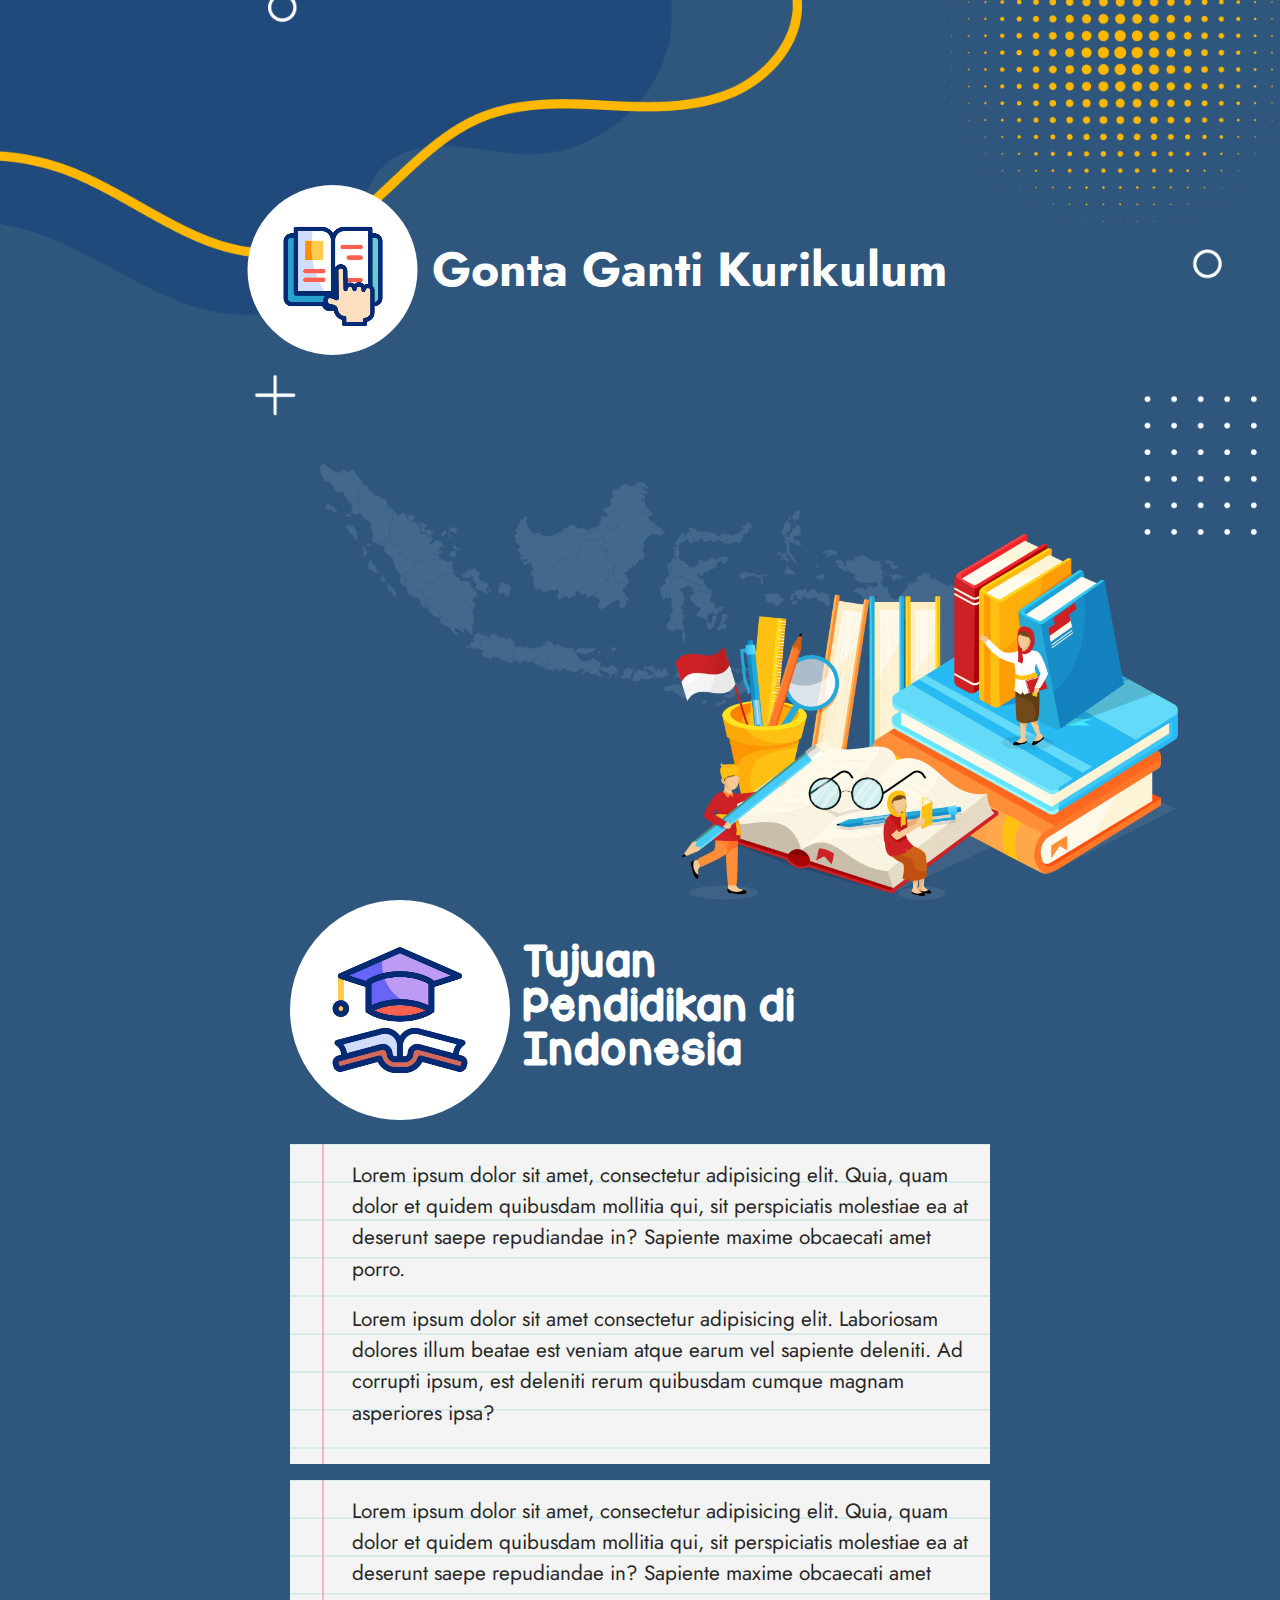
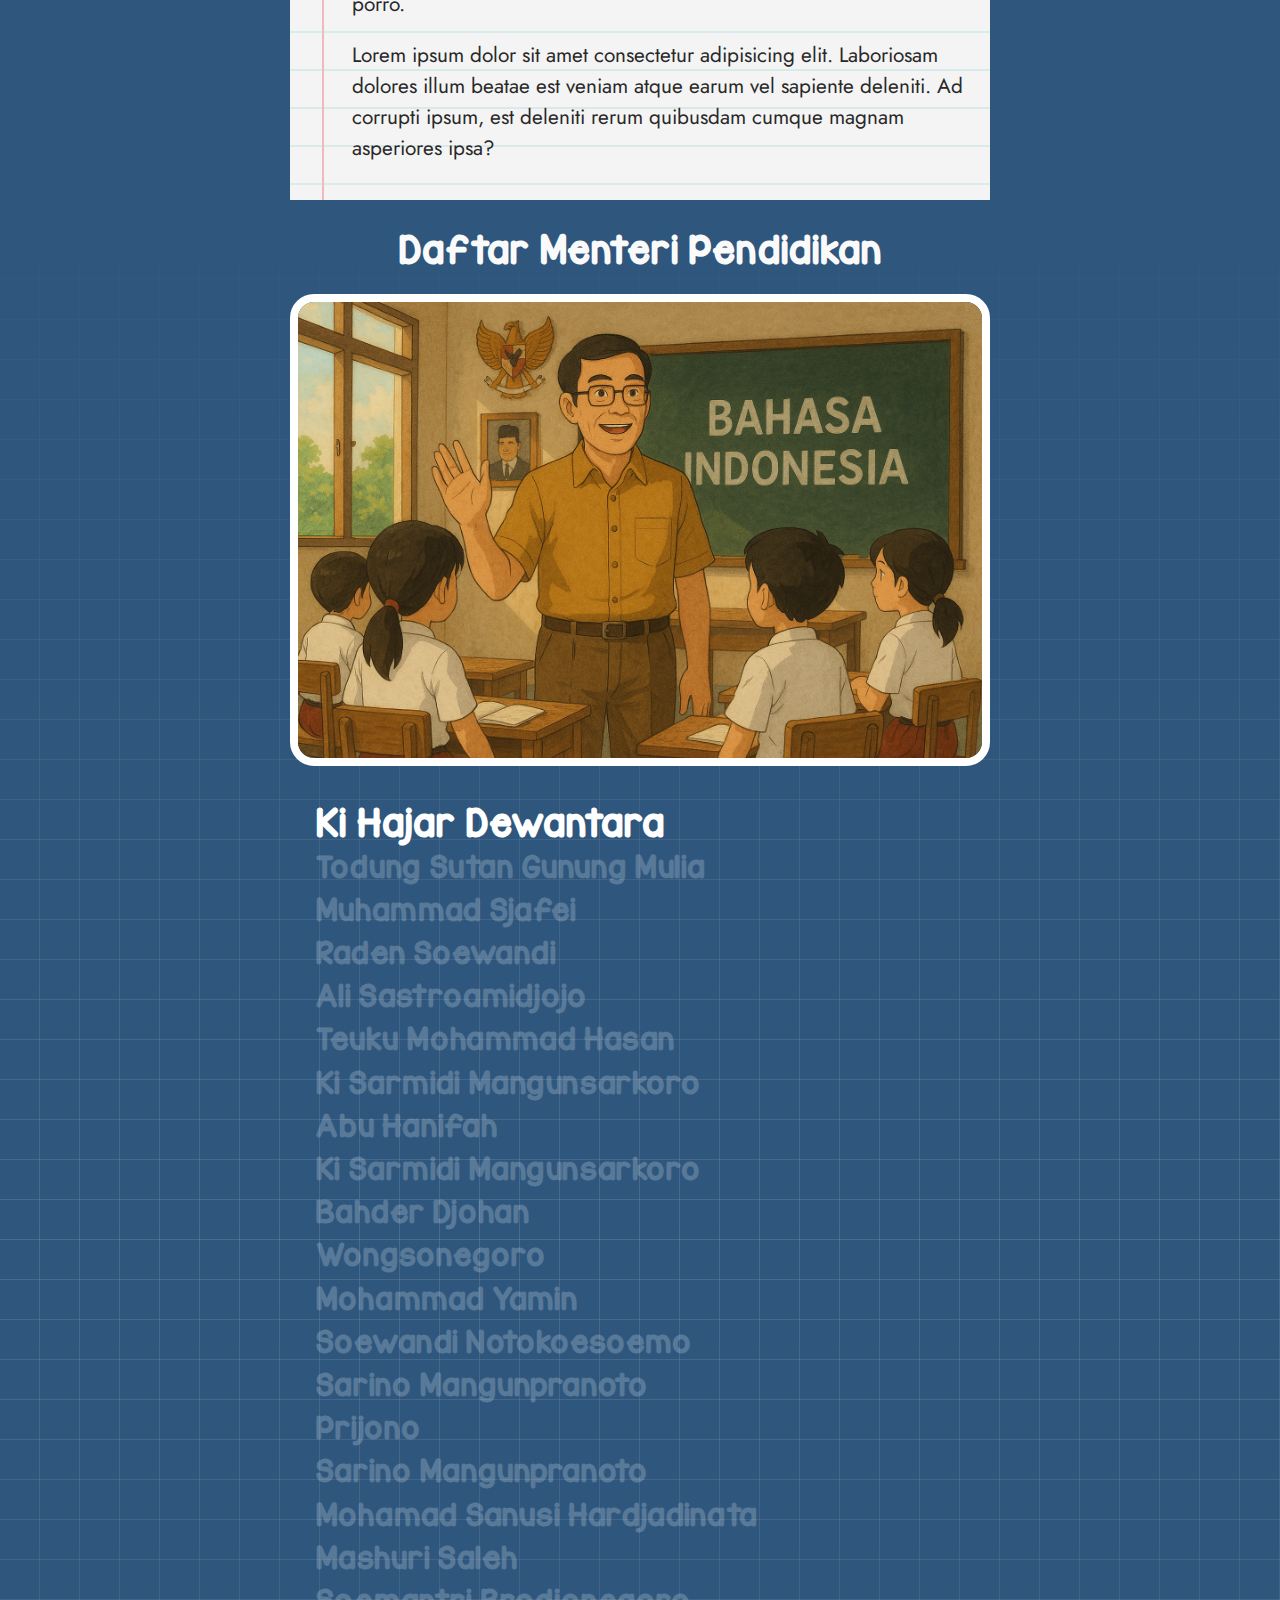
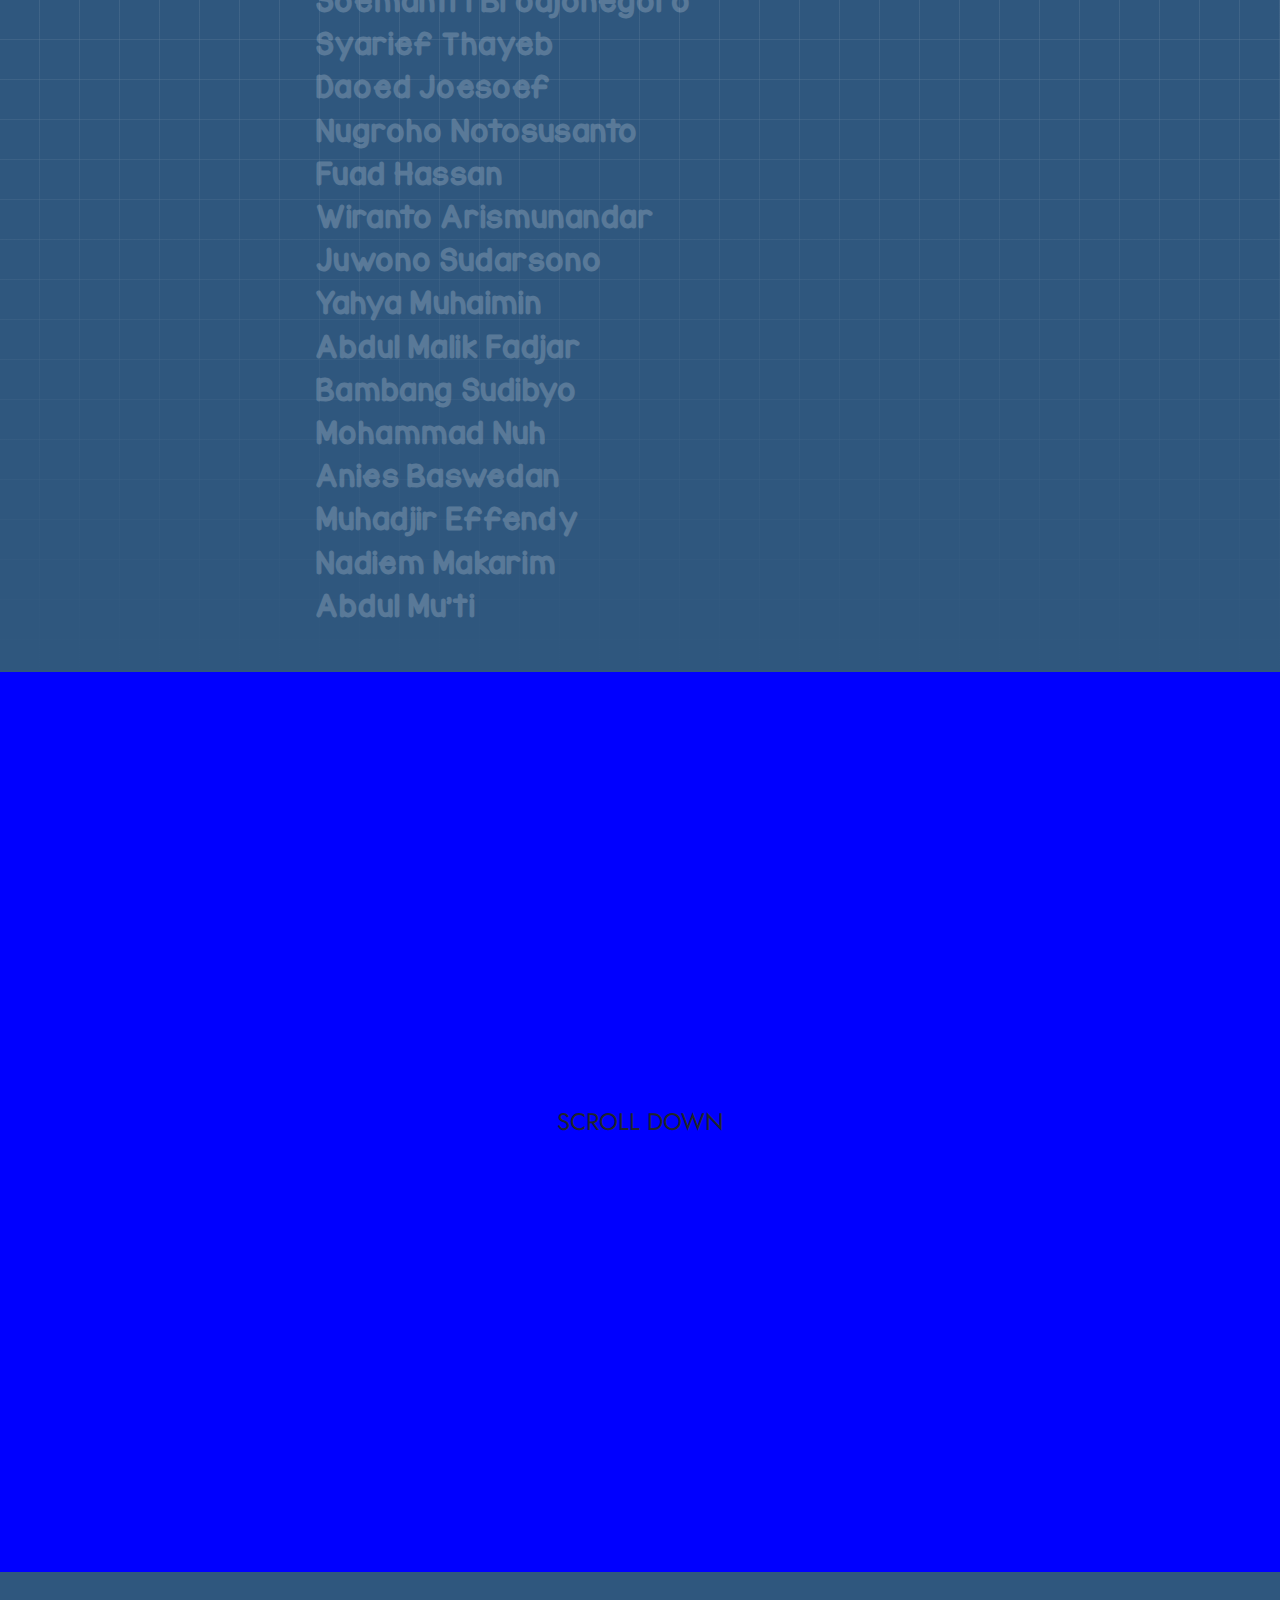
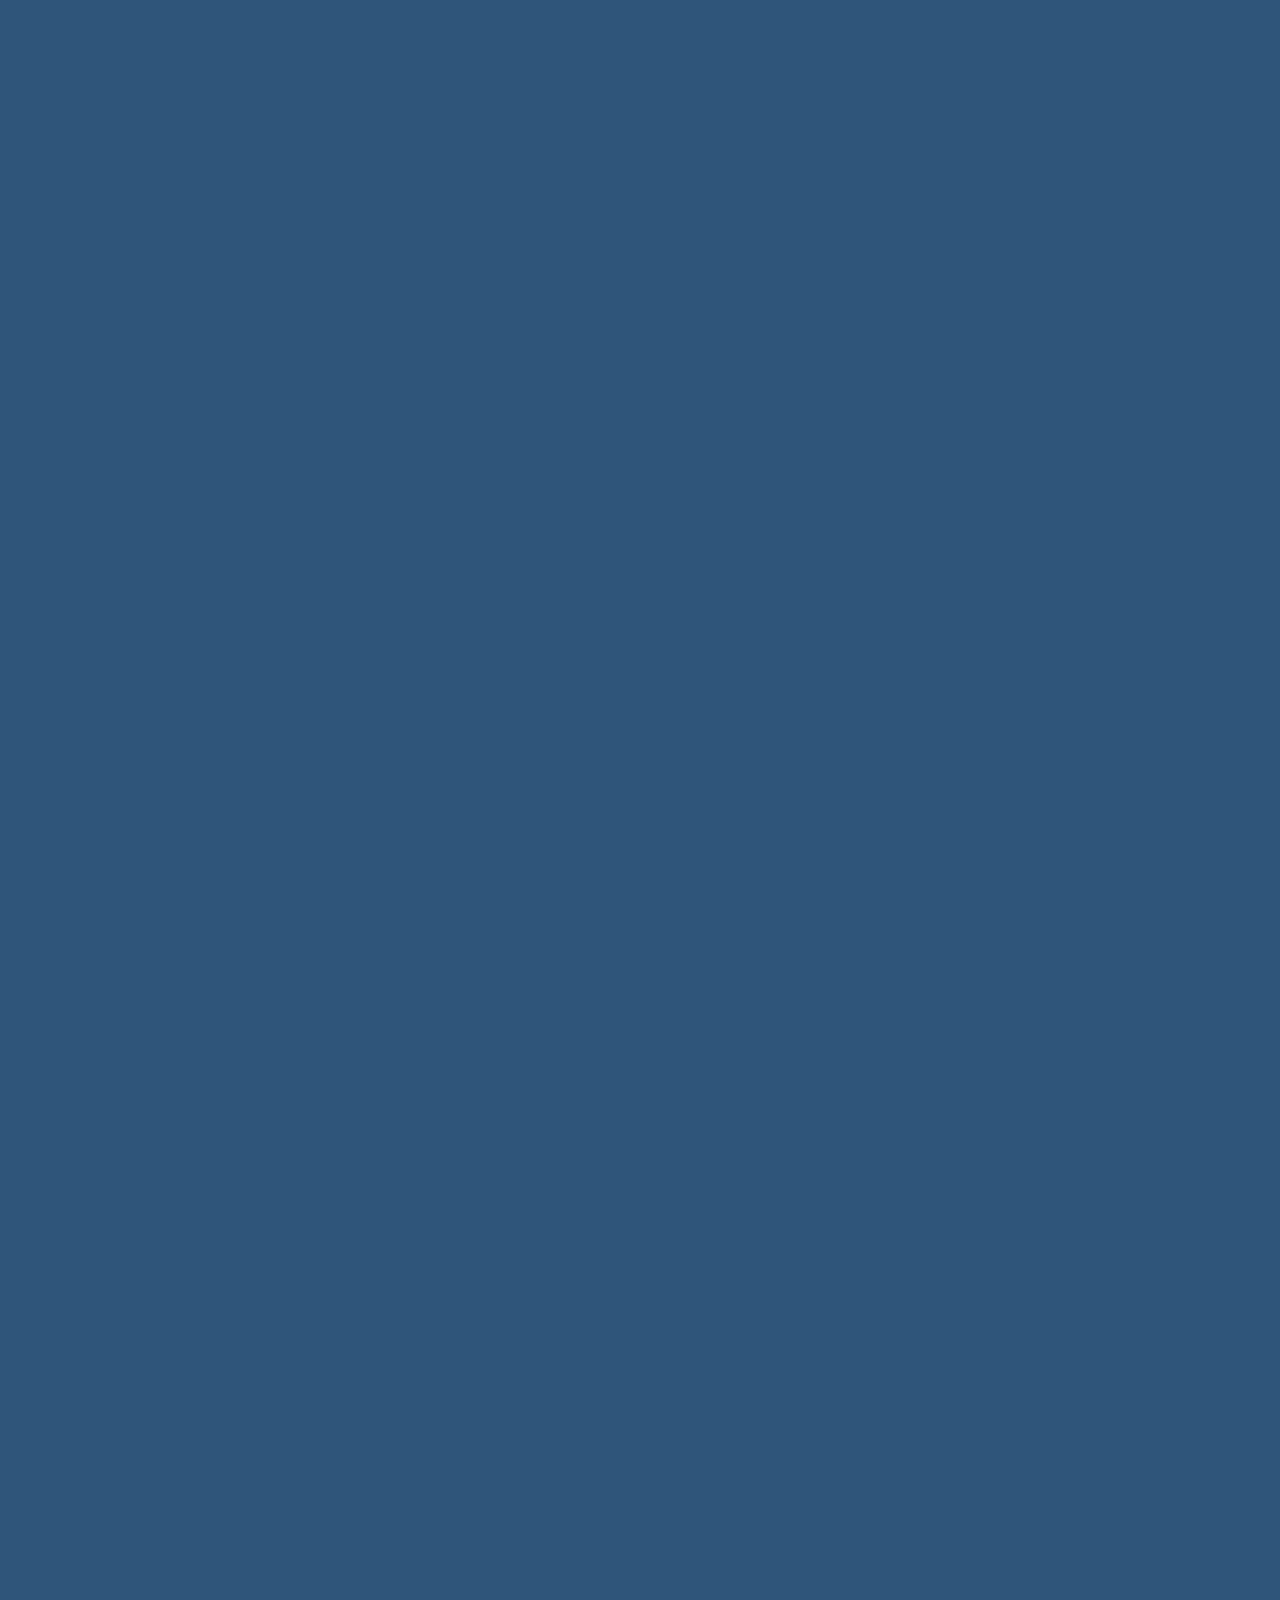
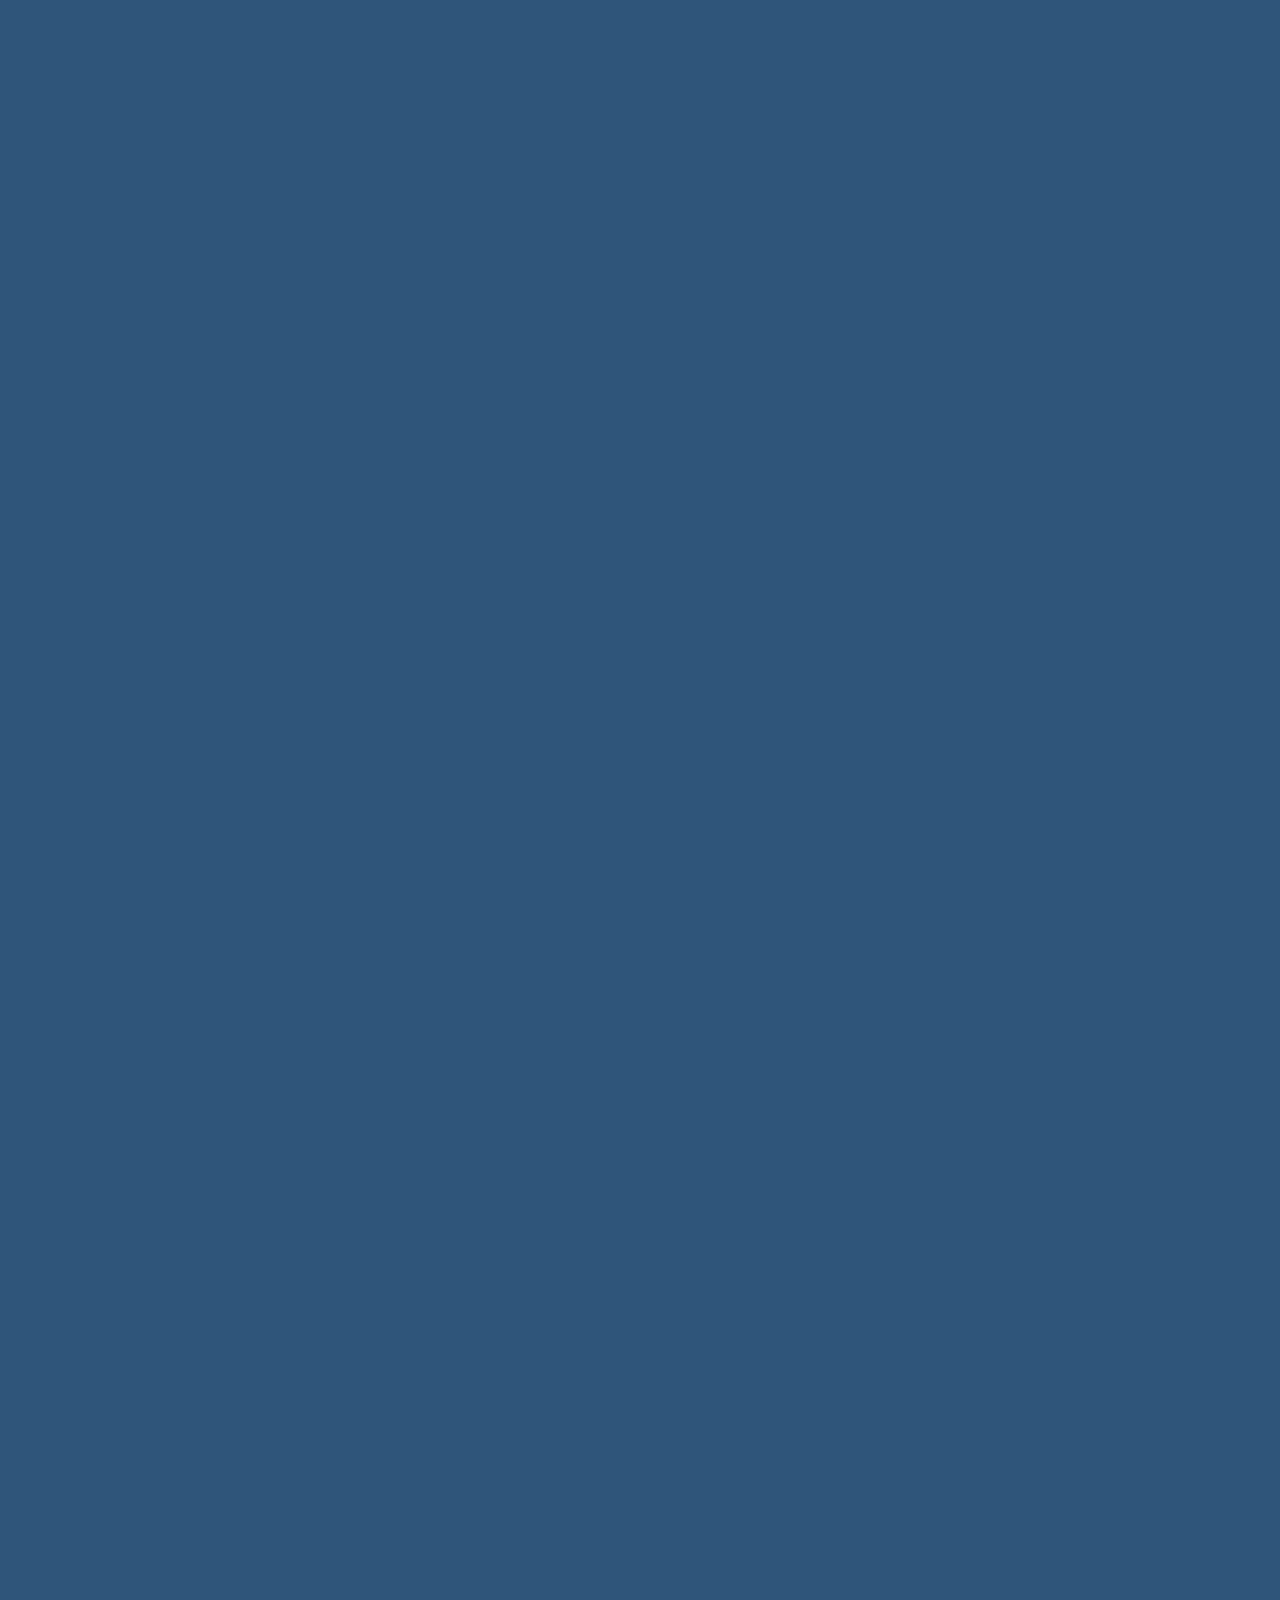
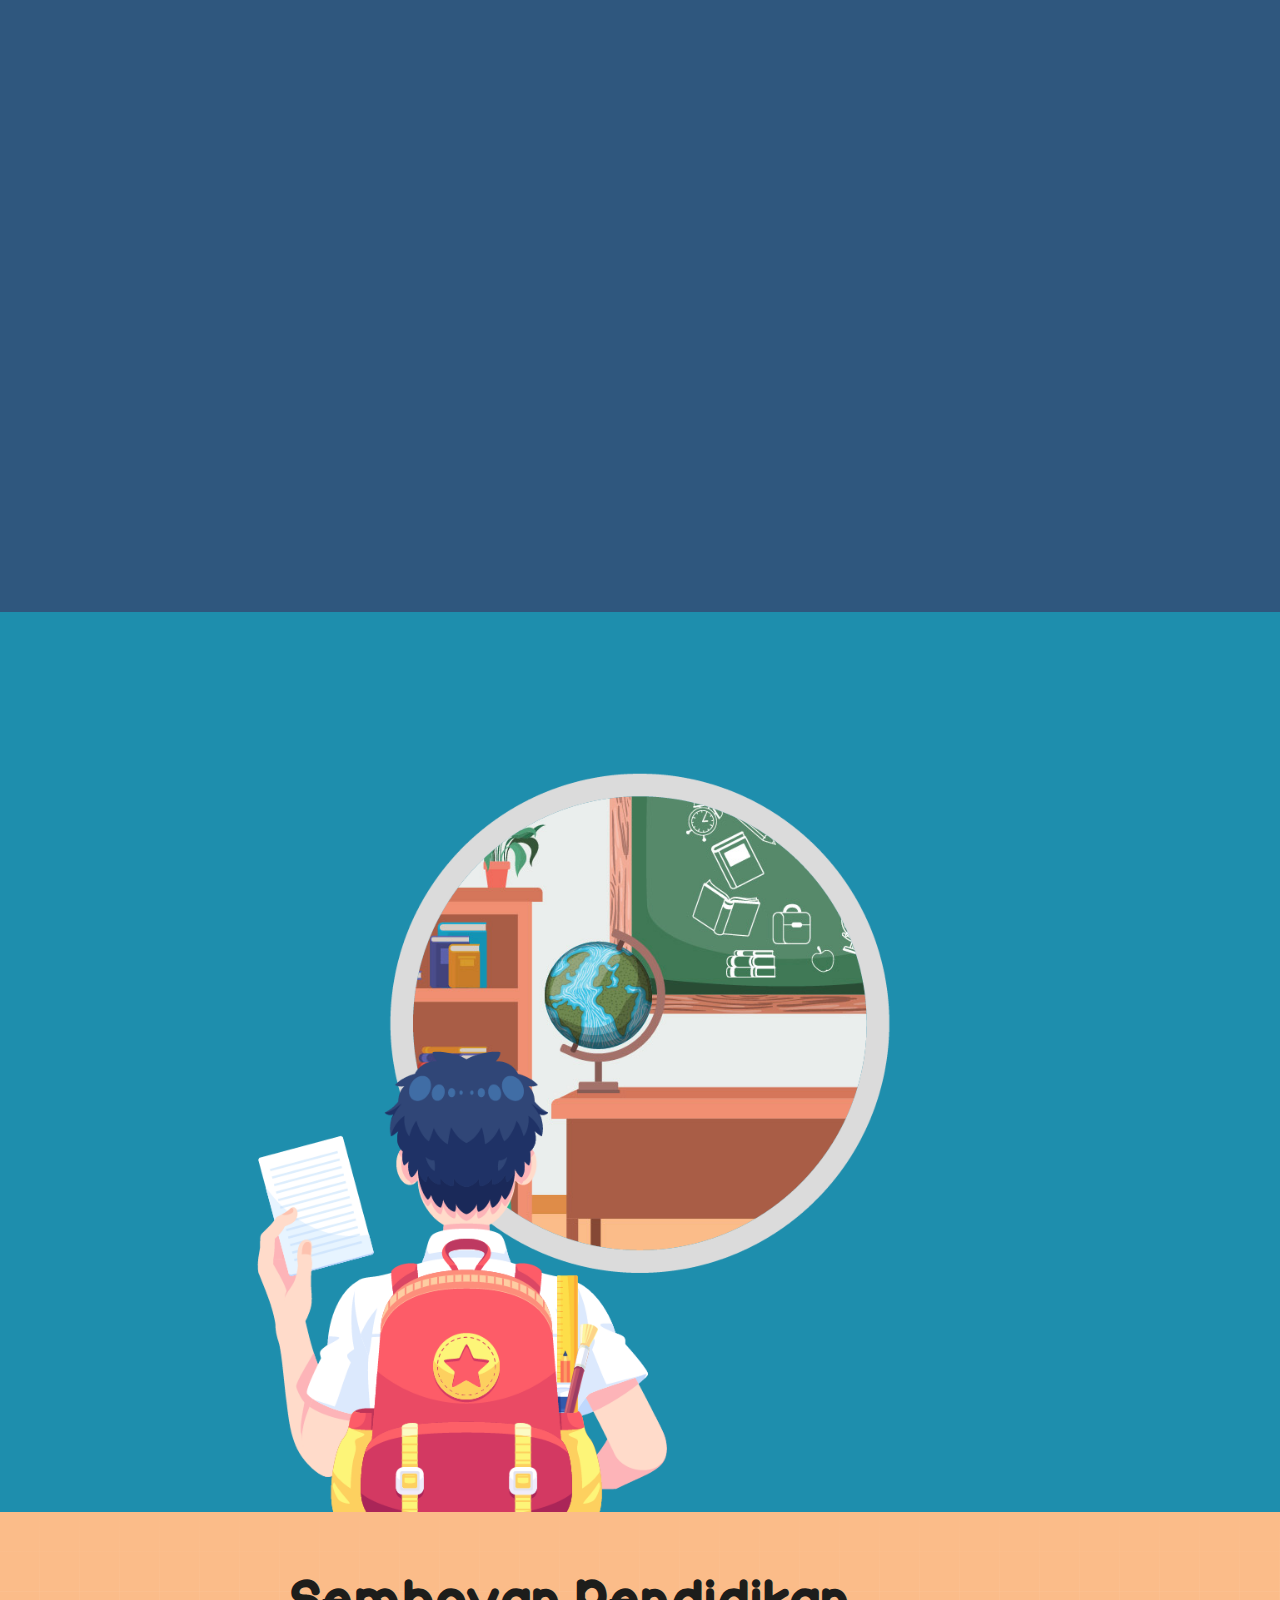
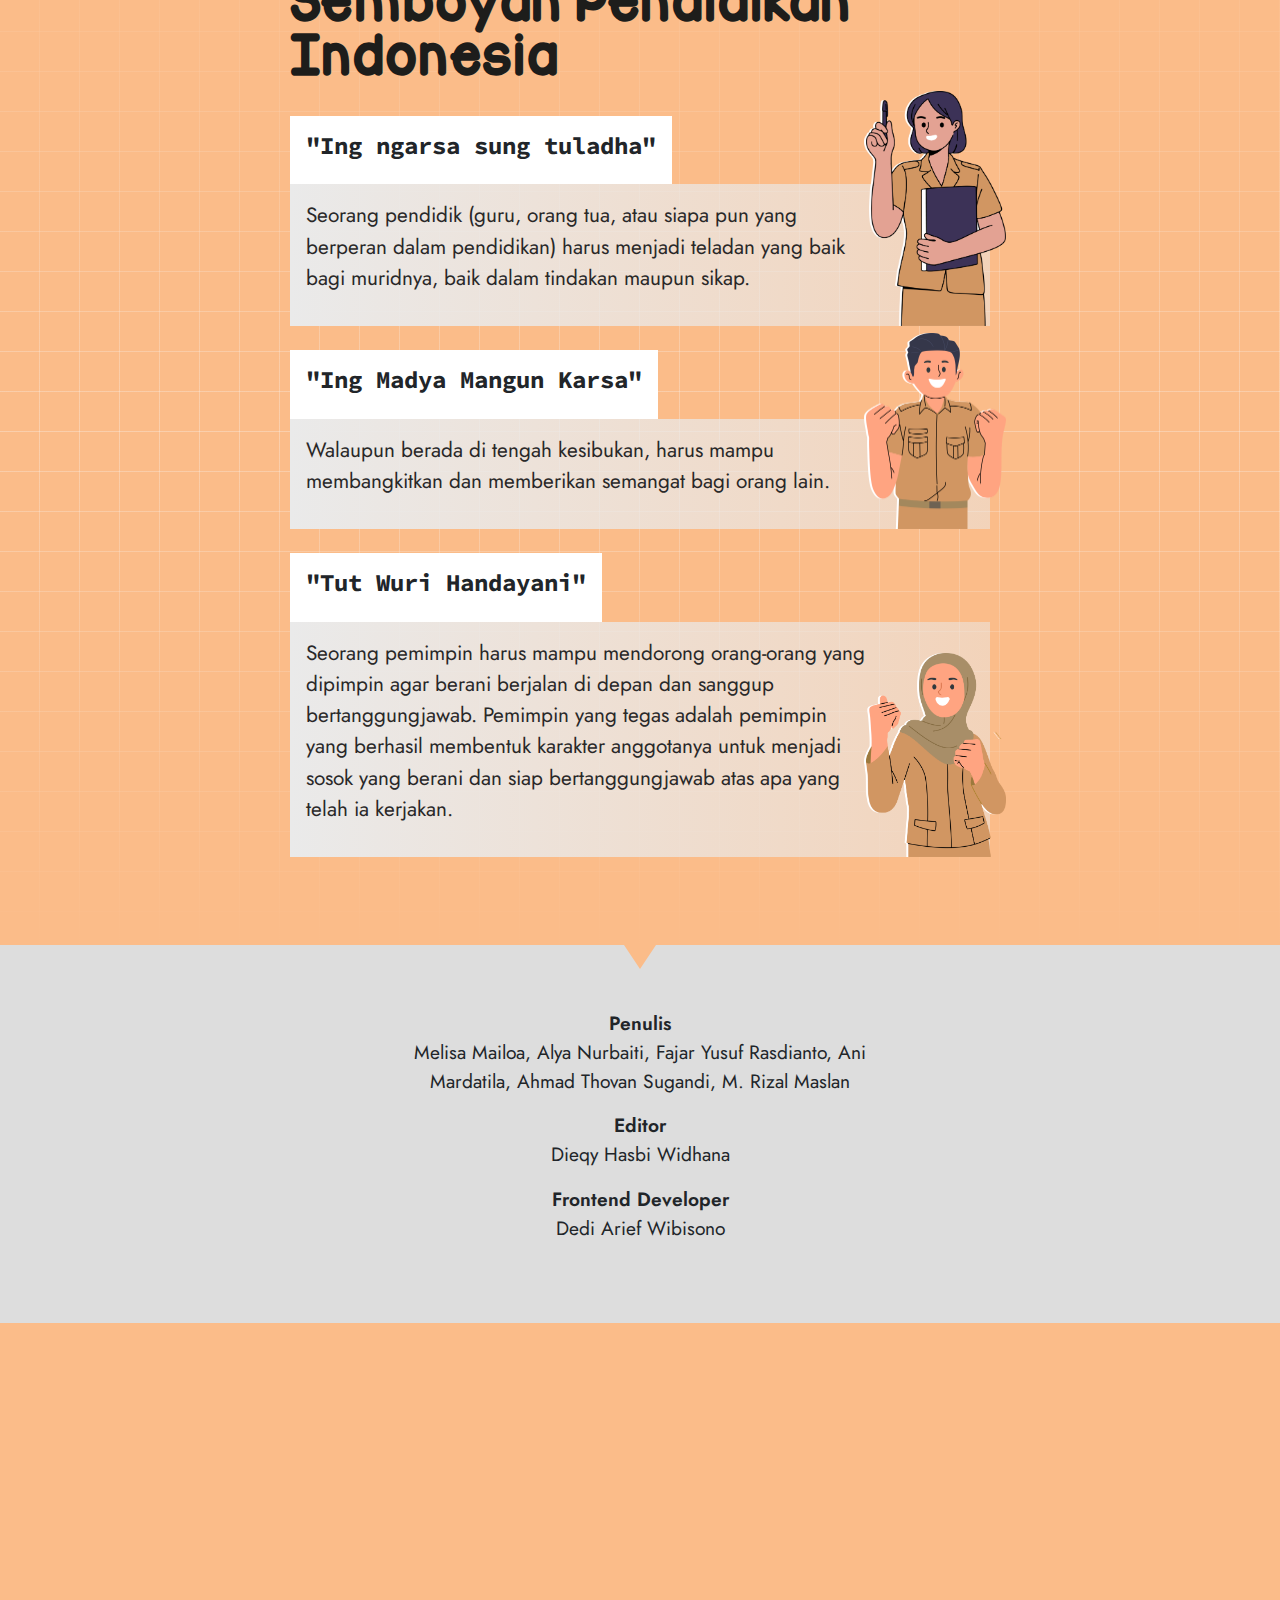
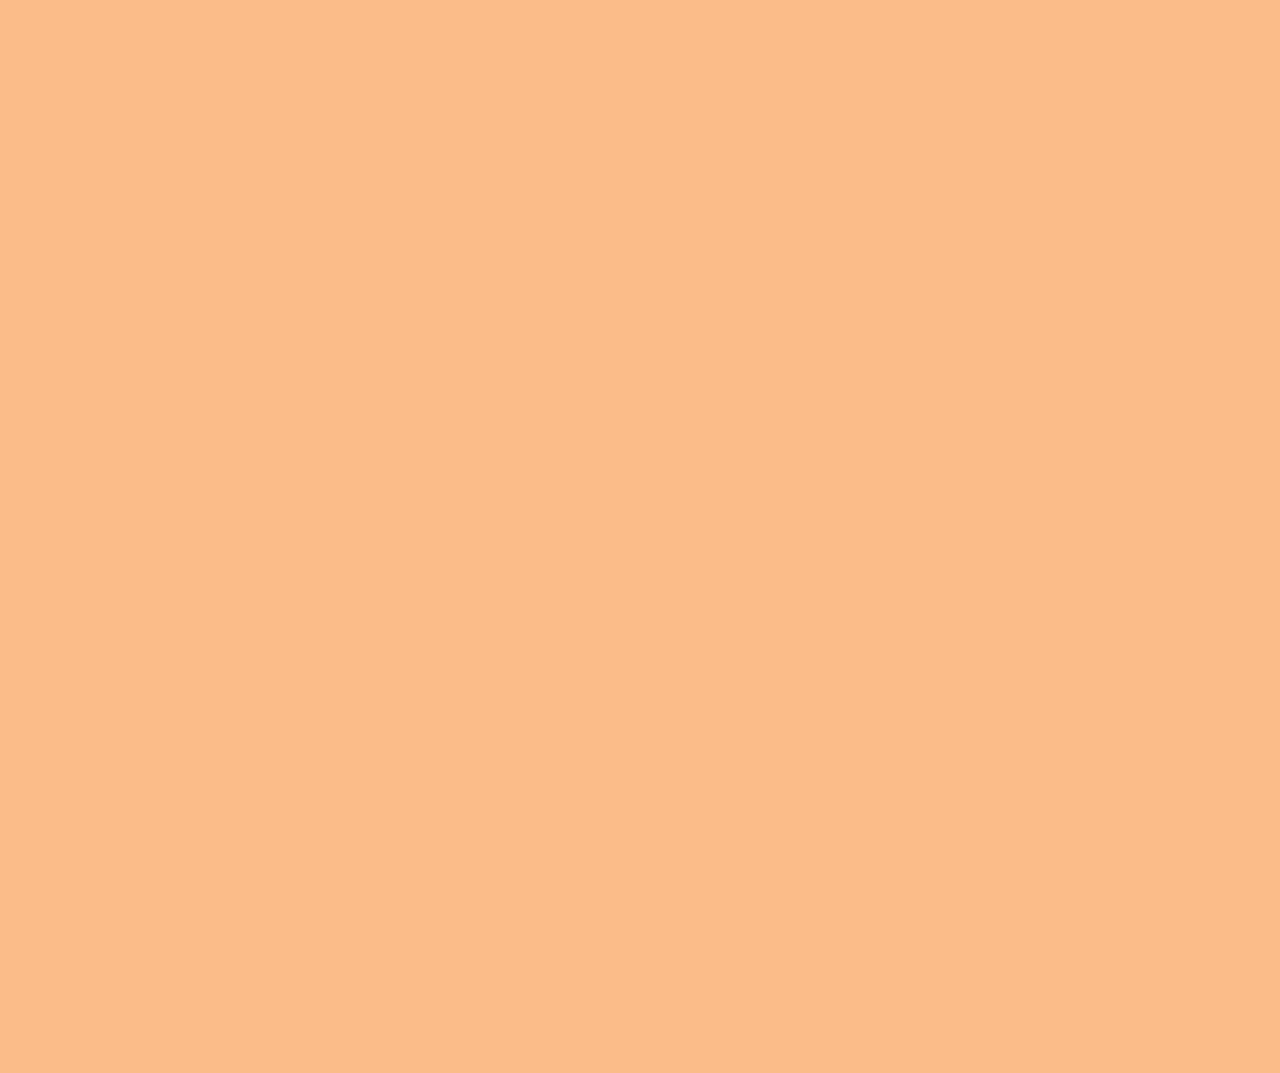
==== commit c2dd165f: "update" ====
--- a/index.html
+++ b/index.html
@@ -73,9 +73,9 @@
                 </div>
             </section>
             <section class="menteri">
-                <div class="wrap-detikx">
+                <div class="wrap-detikx totop">
                     <div class="text-center">
-                        <h3 class="color-white">Menteri Pendidikan dari Masa ke Masa</h3>
+                        <h3 class="color-white">Daftar Menteri Pendidikan</h3>
                     </div>
                     <div class="image">
                         <img src="img/guru-gambar.png" alt="">
@@ -258,12 +258,28 @@
                                 </div>
                             </div>
                         </div>
-                        <div class="section kuri">
+                        <div class="section kuri creditx">
                             <div class="wrap-detikx">
-                                <div class="text-center">
-                                    <h3 class="judul">Kurikulum di Indonesia</h3>
+                                <!-- <div class="text-center">
+                                    <h3 class="judul">Tim Produksi</h3>
+                                </div> -->
+                                <!-- <br> -->
+                                <div class="alls">
+                                    <div class="jobs">Penulis</div>
+                                    <div class="name">Melisa Mailoa, Alya Nurbaiti, Fajar Yusuf Rasdianto, Ani Mardatila, Ahmad Thovan Sugandi, M. Rizal Maslan</div>
                                 </div>
-                                <br>
+                                <div class="alls">
+                                    <div class="jobs">Editor</div>
+                                    <div class="name">
+                                        Dieqy Hasbi Widhana
+                                    </div>
+                                </div>
+                                <div class="alls">
+                                    <div class="jobs">Frontend Developer</div>
+                                    <div class="name">
+                                        Dedi Arief Wibisono
+                                    </div>
+                                </div>
                             </div>
                             <!-- nama menteri -->
                             <div class="hidden-timeline-scroll" hidden>
--- a/sass/style.css
+++ b/sass/style.css
@@ -1 +1 @@
-﻿@import"https://fonts.googleapis.com/css2?family=Zain:wght@300;400;900&family=Russo+One:wght@400;600&family=Rubik&family=Paytone+One&family=Source+Code+Pro:wght@400;900&family=Jost:ital,wght@0,100..900;1,100..900&family=Roboto&family=Outfit:wght@300;400;900&family=Sigmar&family=Righteous&display=swap";.load{background:linear-gradient(to top, white, white);padding:16px;border-radius:24px;margin-bottom:32px;position:relative}.load::after{width:0;height:0;border-left:25px solid transparent;border-right:25px solid transparent;border-top:50px solid #fff;content:"";position:absolute;left:50%;top:100%;transform:translate(-50%, -50%);z-index:-1}.labels{background:#840020;padding:4px 8px;color:#fff;text-transform:uppercase;width:fit-content;margin:0 auto 8px;font-size:1rem}@media screen and (max-width: 768px){.labels{margin:0}}.preloader{position:fixed;top:0;bottom:0;left:0;right:0;z-index:999999;background:#2f577e;background-size:contain}.preloader::before{content:"";position:absolute;inset:0;width:100%;height:100%;background:linear-gradient(to top, #2f577e, rgba(47, 87, 126, 0.6), #2f577e)}.preloader .waiting{position:absolute;transform:translate(-50%, -50%);left:50%;top:50%;width:100%}.preloader .waiting svg{width:100%;height:100%;visibility:hidden}.preloader .animate{-webkit-animation-duration:.5s;animation-duration:.5s;-webkit-animation-fill-mode:both;animation-fill-mode:both;-webkit-animation-timing-function:linear;animation-timing-function:linear;animation-iteration-count:infinite;-webkit-animation-iteration-count:infinite;-webkit-animation-name:bounce;animation-name:bounce}@-webkit-keyframes bounce{0%,100%{-webkit-transform:translateX(0)}50%{-webkit-transform:translateX(-10px)}}@keyframes bounce{0%,100%{transform:translateX(0)}50%{transform:translateX(-10px)}}.preloader .bounce{-webkit-animation-name:bounce;animation-name:bounce}.mb-80{margin-bottom:20vh}.source-code{font-family:"Source Code Pro"}.highcharts-figure,.highcharts-data-table table{min-width:310px;max-width:800px;margin:1em auto}#container{height:500px}@media screen and (max-width: 768px){#container{height:450px}}.highcharts-data-table table{font-family:Verdana,sans-serif;border-collapse:collapse;border:1px solid #ebebeb;margin:10px auto;text-align:center;width:100%;max-width:500px}.highcharts-data-table caption{padding:1em 0;font-size:1.2em;color:#555}.highcharts-data-table th{font-weight:600;padding:.5em}.highcharts-data-table td,.highcharts-data-table th,.highcharts-data-table caption{padding:.5em}.highcharts-data-table thead tr,.highcharts-data-table tr:nth-child(even){background:#f8f8f8}.highcharts-data-table tr:hover{background:#f1f7ff}section{padding:32px 0;background:#2f577e;min-height:100vh;z-index:11;position:relative}section h3{font-family:"Outfit",sans-serif;font-weight:700;color:#124646;font-size:2rem}@media screen and (max-width: 768px){section h3{font-size:1.6rem}}section .bg-block{background:#fff;padding:16px;border-radius:16px}section p,section li{font-size:1.3rem}@media screen and (max-width: 768px){section p,section li{font-size:1.2rem}}@media screen and (max-width: 400px){section p,section li{font-size:1.2rem}}.slick-next,.slick-prev{z-index:17 !important;width:40px;height:40px;border-radius:50%;background:rgba(206,147,82,.8)}.slick-next:focus,.slick-next:hover,.slick-prev:focus,.slick-prev:hover{background:rgba(206,147,82,.5)}.slick-next::before,.slick-prev::before{font-family:"fontAwesome" !important;font-size:32px !important;color:#fff !important;font-weight:700 !important}@media screen and (max-width: 766px){.slick-next::before,.slick-prev::before{font-size:32px !important}}.slick-prev{left:-16px !important}@media screen and (max-width: 768px){.slick-prev{left:-16px !important}}.slick-prev::before{content:"" !important}.slick-next{right:-16px !important}@media screen and (max-width: 768px){.slick-next{right:-16px !important}}.slick-next::before{content:"" !important}.sticky-mode{position:sticky;left:0;right:0;top:0;bottom:0;min-height:100vh}.wrap-detikx{width:700px;position:relative;margin:0 auto}@media screen and (max-width: 766px){.wrap-detikx{width:90%;margin:0 auto;display:block}}.line-line{width:100%;height:1px;background:linear-gradient(to right, transparent, white, transparent);margin:24px 0}.totop{position:relative;z-index:19}.firstletter::first-letter{float:left;font-weight:bold;margin-right:8px;font-size:60px;font-size:6rem;line-height:40px;line-height:4rem;height:4rem;text-transform:uppercase}main{overflow-x:clip;background:#2f577e}main p{color:#292828}html,body{position:relative;height:100%;background:#2f577e;font-family:"Jost" !important;font-weight:400}html h1,html h2,body h1,body h2{font-family:"Jost";color:#124646;font-weight:700}h4,h5{font-family:"Jost",sans-serif !important;font-weight:bold}.slick-slide{margin:0 8px}.slick-list{margin:0 -8px}.img{width:100%}.img img{width:100%;height:100%;object-fit:cover}.hello{width:100%;height:auto;margin-top:8px;border-radius:16px;margin-bottom:16px;background:linear-gradient(to right, #baf5ed, rgba(186, 245, 237, 0.8));position:relative}.hello .content{padding:16px 16px;position:relative;z-index:2}.hello .content p{margin-bottom:0}section .nav-pills .nav-link.active,section .nav-pills .show>.nav-link{background:#333;color:#fff}section .nav-pills .nav-link{border-radius:25px}.dashboard-content{display:none}#nav.no_index,#share{z-index:19}#nav.dark{background:rgba(0,0,0,.5) !important}.footer{z-index:22}.share_icon>a i{font-size:25px !important;line-height:initial !important}@media screen and (max-width: 766px){.share_icon>a i{font-size:16px !important;line-height:initial !important;width:30px !important;height:30px !important}}#nav{background:rgba(0,0,0,.5) !important}.bg-blues{background:#2f577e !important;position:relative;z-index:12}.share_icon>a{padding:0 !important}.ismobile{opacity:0 !important}@media screen and (max-width: 768px){.ismobile{opacity:1 !important}}.isdesktop{opacity:1 !important}@media screen and (max-width: 768px){.isdesktop{opacity:0 !important}}.baca-detikx .bacajuga_box{display:initial !important}.baca-detikx .bacajuga_box .container{display:none}.baca-detikx .bacajuga{width:100% !important;display:block}.baca-detikx .bacajuga a{display:inline-block;padding:0px;width:47% !important;margin:0 8px;border-radius:24px;position:relative;height:320px;text-align:left}.baca-detikx .bacajuga a::after{border-radius:24px}@media screen and (max-width: 766px){.baca-detikx .bacajuga a{width:100% !important;margin:4px 0}}.baca-detikx .bacajuga a:hover{text-decoration:none;color:orange !important}.baca-detikx .bacajuga a article{position:absolute;top:initial;width:100%;background:linear-gradient(to top, black, transparent);padding:8px 16px;border-radius:24px;bottom:0;transform:initial}.baca-detikx .bacajuga a article h2{font-family:"Jost" !important;font-size:1.2rem;color:#fff !important}.haha,.hahad{background:#fff;border-radius:16px;padding:0px 8px;position:absolute;top:165px;right:0}@media screen and (max-width: 768px){.haha,.hahad{display:none;color:#333;top:140px}}.haha:hover,.hahad:hover{background:rgba(206,147,82,.5)}.all-helping{position:absolute;inset:0;background:#fff;text-align:center;width:100%;height:100%;z-index:17}.slider{display:none}.slider.slick-initialized{display:block}@media screen and (max-width: 768px){.help-bawah{position:fixed;bottom:0;left:0;right:0;width:100%;height:59px;background:#ccc;z-index:21}}.color-white{color:#fafafa}.color-second{color:#42d4bf}.add-shadow{text-shadow:2px 2px #000}.sticky{position:sticky;padding:8px;width:70px;z-index:21;top:50%;float:right}@media screen and (max-width: 768px){.sticky{position:sticky;padding:8px;width:100%;background:#42d4bf;z-index:30;top:92vh;height:60px}}@media screen and (max-width: 768px){.sticky .navigation{text-align:center;margin:0 auto}}@media screen and (max-width: 768px){.sticky .navigation a{display:inline-block;margin:0 8px}}.font-bold{font-weight:bold}#scroll-down-animation{position:absolute;top:90%;left:50%;z-index:3;transform:translate(-50%, -50%)}#scroll-down-animation small{color:#fafafa}.mouse{margin:0 auto;display:block;border-radius:50px;border:2px solid #fafafa;height:50px;width:25px;position:relative}.move{position:absolute;background-color:#fafafa;height:10px;width:10px;border-radius:50%;left:50%;transform:translateX(-50%);animation:move 2s linear infinite}@keyframes move{0%{transform:translate(-50%, 5px);opacity:0}50%{transform:translate(-50%, 20px);opacity:1}100%{transform:translate(-50%, 40px);opacity:0}}.creditx{min-height:auto;background:#42566f;border-top:1px dashed #ccc}.creditx .alls{width:75%;font-size:1.2rem;margin:0 auto;text-align:center;color:#fff;margin-bottom:16px}@media screen and (max-width: 768px){.creditx .alls{width:100%;font-size:1rem}}.creditx .alls .jobs{font-weight:600}.tgl{font-family:"Source Code Pro";margin:16px 0;width:fit-content}.banner .bgbg{position:absolute;inset:0;width:100%;z-index:1;height:100%}.banner .bgbg::before{content:"";position:absolute;inset:0;width:100%;height:100%;background:linear-gradient(45deg, rgba(47, 87, 126, 0.9), rgba(47, 87, 126, 0.7))}.banner .bgbg img{width:100%;height:100%;object-fit:cover}@keyframes indo{0%,100%{left:50%}50%{left:53%}}.banner .indo{position:absolute;left:50%;z-index:1;top:50%;animation:indo 9s linear infinite;translate:-50% -50%;width:50%;height:auto;opacity:.1}@media screen and (max-width: 768px){.banner .indo{width:110%;top:36%}}.banner .indo img{width:100%;height:100%;object-fit:contain}.banner .image{position:absolute;bottom:0;right:0;width:42%;height:auto;z-index:5}.banner .image::after{content:"";position:absolute;bottom:0;left:0;right:0;z-index:6;height:10vh;width:100%;background:linear-gradient(to top, #2f577e, transparent)}@media screen and (max-width: 768px){.banner .image::after{width:150%;left:-50%}}@media screen and (max-width: 768px){.banner .image{position:absolute;bottom:8%;right:-16%;width:70%;height:60%}}.banner .image img{width:100%;height:100%;object-fit:contain}@media screen and (max-width: 768px){.banner .image img{object-fit:cover}}.banner .bg{position:absolute;bottom:0;left:0;width:fit-content;height:70%;z-index:2}@media screen and (max-width: 768px){.banner .bg{height:50%;left:-8%;bottom:8%}}.banner .bg img{width:100%;height:100%;object-fit:contain}@media screen and (max-width: 768px){.banner .bg img{object-fit:cover}}@keyframes MoveUpDown{0%{bottom:-15%;opacity:0}20%{bottom:-15%;opacity:1}50%{bottom:5%;opacity:1}90%{bottom:5%;opacity:0}100%{bottom:5%;opacity:0}}@keyframes MoveUpDownMob{0%{bottom:0%;opacity:0}20%{bottom:0%;opacity:1}50%{bottom:15%;opacity:1}90%{bottom:15%;opacity:0}100%{bottom:15%;opacity:0}}.banner .pensil{position:absolute;animation:MoveUpDown 8s linear infinite;bottom:0;left:0;z-index:1;width:fit-content;height:70%;scale:.7}@media screen and (max-width: 768px){.banner .pensil{height:fit-content;left:-8%;animation:MoveUpDownMob 8s linear infinite}}.banner .pensil img{width:100%;height:100%;object-fit:contain}.banner .title{position:absolute;left:50%;top:20%;z-index:6;translate:-50% -50%}@media screen and (max-width: 768px){.banner .title{width:90%;top:28%;text-align:center}}.banner .title h2{font-size:3rem;font-family:"Russo One";font-weight:400}@media screen and (max-width: 768px){.banner .title h2{font-size:2.5rem;line-height:2.5rem}}.banner svg{font-family:"Russo One",sans-serif;position:absolute;width:100%;height:auto;z-index:3;translate:-50% -50%;left:50%;top:45%}@media screen and (max-width: 768px){.banner .help-second svg{top:52% !important}}.banner .help-zero svg{top:30% !important}@media screen and (max-width: 768px){.banner .help-zero svg{top:38% !important}}.banner svg text{text-transform:uppercase;animation:stroke 5s infinite alternate;stroke-width:2;stroke:#124646;font-size:140px}@keyframes stroke{0%{fill:rgba(72,138,20,0);stroke:#124646;stroke-dashoffset:25%;stroke-dasharray:0 50%;stroke-width:2}70%{fill:rgba(72,138,20,0);stroke:#124646}80%{fill:rgba(72,138,20,0);stroke:#124646;stroke-width:3}100%{fill:#124646;stroke:rgba(54,95,160,0);stroke-dashoffset:-25%;stroke-dasharray:50% 0;stroke-width:0}}.bannerx .bawah{position:absolute;bottom:-16px;left:-24%;width:50%;height:auto}.bannerx .bawah img{width:100%;height:100%;object-fit:contain}.bannerx .indo{position:absolute;left:50%;z-index:1;top:65%;animation:indo 9s linear infinite;translate:-50% -50%;width:50%;height:auto;opacity:.1}@media screen and (max-width: 768px){.bannerx .indo{width:110%;top:36%}}.bannerx .indo img{width:100%;height:100%;object-fit:contain}.bannerx .title{position:absolute;left:50%;top:30%;text-align:center;translate:-45% -50%;width:fit-content;z-index:6;padding:16px 32px 16px 70px}@media screen and (max-width: 768px){.bannerx .title{position:absolute;left:70%;top:40%;text-align:left;translate:-50% -50%;width:85%;z-index:6;padding:8px}}.bannerx .title h2{font-size:3rem;margin-bottom:0;color:#fff}@media screen and (max-width: 768px){.bannerx .title h2{font-size:2.5rem}}.bannerx .white-animate{width:170px;height:170px;position:absolute;left:24%;top:30%;translate:-35% -50%;z-index:7;border-radius:50%;vertical-align:middle;padding:16px;position:absolute;background:#fff}@media screen and (max-width: 768px){.bannerx .white-animate{left:10%;top:40%;translate:-50% -50%;z-index:7;border-radius:0 50% 50% 0%;vertical-align:middle;padding:16px;position:absolute;background:#fff;width:110px;height:110px}}.bannerx .white-animate video{width:100%;height:100%;border-radius:50%}.bannerx .cek{position:absolute;right:0;bottom:0;width:50%;height:auto}.bannerx .cek img{width:100%;height:100%;object-fit:contain}.bannerx .bgbg{position:absolute;right:8%;bottom:0;width:40%;z-index:5;height:auto}@media screen and (max-width: 768px){.bannerx .bgbg{position:absolute;right:-16%;bottom:16%;width:100%;z-index:5;height:auto}}.bannerx .bgbg img{width:100%;height:100%;object-fit:contain}.bannerx .abstract{position:absolute;inset:0;width:100%;height:auto;z-index:4}.bannerx .abstract img{width:100%;height:100%;object-fit:cover}:root{--bg-color: #f4f4f4;--line-color-1: #366;--line-color-2: #a9a9a9}.tujuan{padding:0}.tujuan .white-animate{width:220px;height:220px;display:inline-block;border-radius:50%;vertical-align:middle;padding:16px;background:#fff}@media screen and (max-width: 768px){.tujuan .white-animate{width:110px;height:110px}}.tujuan .white-animate video{width:100%;height:100%;border-radius:50%}.tujuan .kertas{padding:16px 16px 16px 62px;width:100%;height:100%;position:relative;background-color:var(--bg-color);background-image:linear-gradient(#d9eaea 2.5px, transparent 1.5px),linear-gradient(#d9eaea 2px, transparent 2px);background-position:-2.5px -2.5px,-1px -1px;background-size:0 9px,24px 38px}@media screen and (max-width: 768px){.tujuan .kertas{background-size:0 9px,24px 24px}}.tujuan .kertas::before{content:"";position:absolute;left:32px;top:0;bottom:0;width:2px;height:100%;background:#efbabe}.tujuan .kertas p{margin-bottom:1.2rem}@media screen and (max-width: 768px){.tujuan .kertas p{margin-bottom:1.3rem}}.judul-h3{display:inline-block;margin-left:8px;width:50%;vertical-align:middle}.judul-h3 h3{font-size:2.3rem;color:#fff}@media screen and (max-width: 768px){.judul-h3 h3{font-size:1.7rem}}.menteri .image{width:100%;height:fit-content;margin:8px 0;border:8px solid #fff;border-radius:24px}.menteri .image img{width:100%;border-radius:16px;height:100%;object-fit:contain}.gsap-horizon{padding:0}.pembukaan{min-height:auto}.lini-masa{background:#fbbc89;padding:0}.lini-masa .semboyan{width:100%;height:100%;position:relative;background-color:#fbbc89;background-image:linear-gradient(rgba(252, 252, 252, 0.3) 1.5px, transparent 1.5px),linear-gradient(90deg, rgba(252, 252, 252, 0.3) 1.5px, transparent 1.5px),linear-gradient(rgba(250, 250, 250, 0.3) 1px, transparent 1px),linear-gradient(90deg, rgba(250, 250, 250, 0.3) 1px, transparent 1px);background-position:-1.5px -1.5px,-1.5px -1.5px,-1px -1px,-1px -1px;background-size:0 100px,0 100px,40px 40px,40px 40px}.lini-masa .semboyan::after{content:"";position:absolute;inset:0;width:100%;height:100%;background:linear-gradient(to top, #fbbc89, transparent, #fbbc89)}.lini-masa .judul{font-size:2.8rem;color:#1d1d1b}@media screen and (max-width: 768px){.lini-masa .judul{font-size:2.2rem}}.lini-masa .blocking{display:block;margin-bottom:24px}.lini-masa .blocking .naming{display:inline-block;vertical-align:top}.lini-masa .blocking .naming h4{font-size:2.4rem}.lini-masa .blocking .desc{display:inline-block;margin-left:8px;width:80%;vertical-align:top}.lini-masa .contentx{margin-bottom:24px;position:relative}.lini-masa .contentx .guru{position:absolute;right:-16px;bottom:0;width:140px;height:auto;filter:drop-shadow(-2px 0px 0px #fff)}@media screen and (max-width: 768px){.lini-masa .contentx .guru{right:-16%;bottom:0;width:120px}}.lini-masa .contentx .guru img{width:100%;height:100%;object-fit:contain}.lini-masa .contentx .titlex{padding:16px;background:#fff;width:fit-content}@media screen and (max-width: 768px){.lini-masa .contentx .titlex{padding:8px}}.lini-masa .contentx .titlex h4{font-size:1.5rem;font-family:"Source Code Pro" !important}@media screen and (max-width: 768px){.lini-masa .contentx .titlex h4{font-size:1.3rem}}.lini-masa .contentx .desc{padding:16px 120px 16px 16px;background:linear-gradient(to right, #eaeaea, rgba(234, 234, 234, 0.5))}@media screen and (max-width: 768px){.lini-masa .contentx .desc{padding:8px 65px 8px 8px}}.wrapper,.content{position:relative;width:100%;z-index:1}.content .section{padding:64px 0}.content .section{width:100%;position:relative;min-height:100vh}.content .section.hero{background-image:url("../img/kelas.jpg");background-position:center center;background-repeat:no-repeat;background-size:cover}.image-container{width:100%;height:100vh;position:absolute;top:0;left:0;right:0;z-index:2;perspective:500px;overflow:hidden}.image-container img{width:100%;height:100%;object-fit:cover;object-position:center center}.kuri{background:#ddd}.kuri::before{width:0;height:0;position:absolute;left:50%;z-index:10;top:0;translate:-50% 0%;border-left:16px solid transparent;border-right:16px solid transparent;border-top:24px solid #fbbc89;content:""}.hello{background:#2f577e}.hello li{scroll-snap-align:center;padding-left:.2em}.hello li{scroll-snap-align:center;padding-left:.2em}.hello li>span{display:inline-block}.hello .cols2{padding-left:20px;display:flex}.hello h1,.hello ul,.hello li{margin:2px 0;font-weight:800;color:#fff;font-size:2.5rem}@media screen and (max-width: 768px){.hello h1,.hello ul,.hello li{font-size:1.8rem}}.hello h1{flex-grow:0;align-self:flex-start}.hello ul{list-style-type:none;padding-left:0}.hello ul,.hello h1,.hello li{margin:0;line-height:1}.btn-click{background:#fff;padding:16px;font-weight:bold;font-size:1.5rem}.lanjut{position:absolute;right:8%;bottom:32px;font-size:17px;text-transform:uppercase;text-decoration:none;padding:1em 2.5em;display:inline-block;cursor:pointer;border-radius:6em;transition:all .2s;border:none;font-weight:700;color:#000;background-color:#fff}.lanjut:hover{transform:translateY(-3px);box-shadow:0 10px 20px rgba(0,0,0,.2)}.lanjut:hover::after{transform:scaleX(1.4) scaleY(1.6);opacity:0}.lanjut:active{transform:translateY(-1px);box-shadow:0 5px 10px rgba(0,0,0,.2)}.lanjut::after{content:"";display:inline-block;height:100%;width:100%;border-radius:100px;position:absolute;top:0;left:0;z-index:-1;transition:all .4s}.containerx{width:300%;height:100vh;display:flex;flex-wrap:nowrap}.containerx .rutex{display:block;margin-bottom:8px}@media screen and (max-width: 768px){.containerx .rutex{margin-bottom:4px}}.containerx .bullet{width:35px;height:35px;background:#49efc3;border-radius:50%;text-align:center;padding:3px;font-weight:600;vertical-align:middle;color:#0a4e3c;font-size:1.2rem;display:inline-block}.containerx .bullet.or{background:#f7bd42}.containerx .namex{font-family:"jost";font-size:1.2rem;vertical-align:middle;display:inline-block;width:80%}@media screen and (max-width: 768px){.containerx .namex{font-size:1rem}}.containerx .road{width:100%;height:20vh;background:#555;position:absolute;z-index:3;bottom:0}.containerx .lane{width:100%;height:6px;background:repeating-linear-gradient(80deg, #fff 10%, #fff 50%, transparent 75%, transparent 100%);position:absolute;top:50%;transform:translateY(-50%);background-size:40px 100%}.containerx .sidewalk{width:100%;height:10px;background:#777;position:absolute}.containerx .sidewalk.top{top:0}.containerx .sidewalk.bottom{bottom:0}.containerx .panelx{width:100%;height:100%;display:flex;justify-content:center;align-items:center;font-size:1.5em;text-align:center;position:relative;box-sizing:border-box;padding:0px}.containerx .panelx.red{background:red}.containerx .panelx.blue{background:blue}.containerx .panelx.orange{background:orange}.containerx .panelx .box{padding:16px;z-index:5;background:rgba(255,255,255,.5);position:absolute;border-top:4px solid #777;border-radius:4px;top:100px;text-align:left;width:30%;left:65px}.containerx .panelx .box-tops{top:125px}.containerx .panelx .box-mintops{top:-8px}@media screen and (max-width: 768px){.containerx .panelx .box{width:85%;left:8px}}.containerx .panelx .box p{margin-bottom:0}.containerx .panelx .sudirman{position:absolute;left:50%;top:50%;transform:translate(0%, -50%);width:auto;height:80%;z-index:3}.containerx .panelx .sudirman img{width:100%;height:100%;object-fit:contain}.containerx .panelx .kota{position:absolute;bottom:20vh;width:100%;height:80%;z-index:3}@media screen and (max-width: 768px){.containerx .panelx .kota{position:absolute;width:150%;height:fit-content;z-index:3}}.containerx .panelx .kota img{width:100%;height:100%;object-fit:contain}.ag-format-container{width:100%;margin:0 auto;position:relative}.ag-timeline-block{padding:10px 0}.ag-timeline_title-box{padding:0 0 30px;text-align:center}.ag-timeline_tagline{font-size:40px;color:#54595f}.ag-timeline_title{background-image:url(https://raw.githubusercontent.com/SochavaAG/example-mycode/master/pens/timeline/images/bg.jpg);background-repeat:no-repeat;background-position:50% 50%;background-size:cover;-webkit-background-clip:text;background-clip:text;text-fill-color:transparent;color:transparent;font-size:80px}.ag-timeline_item{margin:0 0 50px;position:relative}.ag-timeline_item:nth-child(2n){text-align:right}.ag-timeline{display:inline-block;width:100%;max-width:100%;margin:0 auto;position:relative}.ag-timeline_line{width:4px;background-color:#f1f5ff;position:absolute;top:2px;left:50%;bottom:0;-webkit-transform:translateX(-50%);-moz-transform:translateX(-50%);-ms-transform:translateX(-50%);-o-transform:translateX(-50%);transform:translateX(-50%)}.ag-timeline_line-progress{width:100%;height:20%;background-color:#6498cf;position:relative}.ag-timeline_line-progress .imgs{position:absolute;bottom:0px;width:50px;left:0px;height:50px;z-index:999;max-width:initial}@media screen and (max-width: 768px){.ag-timeline_line-progress .imgs{width:30px;height:30px}}.ag-timeline_line-progress .imgs img{width:100%;height:100%;object-fit:contain}.ag-timeline-card_box{padding:0 0 20px 50%}.ag-timeline_item:nth-child(2n) .ag-timeline-card_box{padding:0 50% 20px 0}.ag-timeline-card_point-box{display:inline-block;margin:0 14px 0 -28px}.ag-timeline_item:nth-child(2n) .ag-timeline-card_point-box{margin:0 -28px 0 14px}.ag-timeline-card_point{height:64px;line-height:64px;width:64px;border:3px solid skyblue;background-color:#fff;text-align:center;font-family:"Jost",sans-serif;font-size:20px;font-weight:bold;color:#1d1d1b;-webkit-border-radius:50%;-moz-border-radius:50%;border-radius:50%}.js-ag-active .ag-timeline-card_point{color:#fff;background-color:#6498cf}.ag-timeline-card_meta-box{display:inline-block}.ag-timeline-card_meta{margin:10px 0 0;font-family:"Jost";font-weight:bold;font-size:28px;color:#1d1d1b}.ag-timeline-card_item{display:inline-block;width:45%;margin:-77px 0 0;background-color:#f3f3f3;opacity:0;-webkit-border-radius:6px;-moz-border-radius:6px;border-radius:6px;-webkit-box-shadow:0 0 0 0 rgba(0,0,0,.5);-moz-box-shadow:0 0 0 0 rgba(0,0,0,.5);-o-box-shadow:0 0 0 0 rgba(0,0,0,.5);box-shadow:0 0 0 0 rgba(0,0,0,.5);-webkit-transition:-webkit-transform .5s,opacity .5s;-moz-transition:-moz-transform .5s,opacity .5s;-o-transition:-o-transform .5s,opacity .5s;transition:transform .5s,opacity .5s;position:relative}.ag-timeline_item:nth-child(2n+1) .ag-timeline-card_item{-webkit-transform:translateX(-200%);-moz-transform:translateX(-200%);-ms-transform:translateX(-200%);-o-transform:translateX(-200%);transform:translateX(-200%)}.ag-timeline_item:nth-child(2n) .ag-timeline-card_item{-webkit-transform:translateX(200%);-moz-transform:translateX(200%);-ms-transform:translateX(200%);-o-transform:translateX(200%);transform:translateX(200%)}.js-ag-active.ag-timeline_item:nth-child(2n+1) .ag-timeline-card_item,.js-ag-active.ag-timeline_item:nth-child(2n) .ag-timeline-card_item{opacity:1;-webkit-transform:translateX(0);-moz-transform:translateX(0);-ms-transform:translateX(0);-o-transform:translateX(0);transform:translateX(0)}.ag-timeline-card_arrow{height:18px;width:18px;margin-top:20px;background-color:#f3f3f3;z-index:-1;position:absolute;top:0;right:0;-webkit-transform:rotate(45deg);-moz-transform:rotate(45deg);-ms-transform:rotate(45deg);-o-transform:rotate(45deg);transform:rotate(45deg)}.ag-timeline_item:nth-child(2n+1) .ag-timeline-card_arrow{margin-left:calc(-18px / 2);margin-right:calc(-18px / 2)}.ag-timeline_item:nth-child(2n) .ag-timeline-card_arrow{margin-left:-10px;right:auto;left:0}.ag-timeline-card_img{width:100%}.ag-timeline-card_info{padding:20px 30px}.ag-timeline-card_title{display:none;font-family:"Source Code Pro",sans-serif;font-weight:bold;font-size:24px;line-height:28px;color:#1d1d1b;margin-bottom:16px}.ag-timeline-card_desc{line-height:1.45;font-size:1.2rem;color:#1d1d1b}@media only screen and (max-width: 979px){.ag-timeline_line{left:40px}.ag-timeline_item:nth-child(2n){text-align:left}.ag-timeline-card_box,.ag-timeline_item:nth-child(2n) .ag-timeline-card_box{padding:0 0 20px}.ag-timeline-card_meta-box{display:none}.ag-timeline-card_point-box,.ag-timeline_item:nth-child(2n) .ag-timeline-card_point-box{margin:0 0 0 8px}.ag-timeline-card_item{width:auto;margin:-65px 0 0 75px}.ag-timeline_item:nth-child(2n+1) .ag-timeline-card_item,.ag-timeline_item:nth-child(2n) .ag-timeline-card_item{-webkit-transform:translateX(200%);-moz-transform:translateX(200%);-ms-transform:translateX(200%);-o-transform:translateX(200%);transform:translateX(200%)}.ag-timeline_item:nth-child(2n+1) .ag-timeline-card_arrow{right:auto;left:0}.ag-timeline-card_title{display:block}.ag-timeline-card_arrow{margin-top:12px}}@media only screen and (max-width: 767px){.ag-format-container{width:96%}.ag-timeline-card_img{height:auto;width:auto}}@media only screen and (max-width: 639px){.ag-timeline_title{font-size:60px}.ag-timeline-card_info{padding:10px 15px}.ag-timeline-card_desc{font-size:14px}}@media(min-width: 768px)and (max-width: 979px){.ag-format-container{width:750px}}@media(min-width: 980px)and (max-width: 1161px){.ag-format-container{width:960px}}/*# sourceMappingURL=style.css.map */
+﻿@import"https://fonts.googleapis.com/css2?family=Zain:wght@300;400;900&family=Russo+One:wght@400;600&family=Rubik&family=Paytone+One&family=Source+Code+Pro:wght@400;900&family=Jost:ital,wght@0,100..900;1,100..900&family=Roboto&family=Outfit:wght@300;400;900&family=Sigmar&family=Righteous&display=swap";@font-face{font-family:"guru";src:url("guru.woff2");src:local("guru");src:url("guru.woff2") format("woff2")}.load{background:linear-gradient(to top, white, white);padding:16px;border-radius:24px;margin-bottom:32px;position:relative}.load::after{width:0;height:0;border-left:25px solid transparent;border-right:25px solid transparent;border-top:50px solid #fff;content:"";position:absolute;left:50%;top:100%;transform:translate(-50%, -50%);z-index:-1}.labels{background:#840020;padding:4px 8px;color:#fff;text-transform:uppercase;width:fit-content;margin:0 auto 8px;font-size:1rem}@media screen and (max-width: 768px){.labels{margin:0}}.preloader{position:fixed;top:0;bottom:0;left:0;right:0;z-index:999999;background:#2f577e;background-size:contain}.preloader::before{content:"";position:absolute;inset:0;width:100%;height:100%;background:linear-gradient(to top, #2f577e, rgba(47, 87, 126, 0.6), #2f577e)}.preloader .waiting{position:absolute;transform:translate(-50%, -50%);left:50%;top:50%;width:100%}.preloader .waiting svg{width:100%;height:100%;visibility:hidden}.preloader .animate{-webkit-animation-duration:.5s;animation-duration:.5s;-webkit-animation-fill-mode:both;animation-fill-mode:both;-webkit-animation-timing-function:linear;animation-timing-function:linear;animation-iteration-count:infinite;-webkit-animation-iteration-count:infinite;-webkit-animation-name:bounce;animation-name:bounce}@-webkit-keyframes bounce{0%,100%{-webkit-transform:translateX(0)}50%{-webkit-transform:translateX(-10px)}}@keyframes bounce{0%,100%{transform:translateX(0)}50%{transform:translateX(-10px)}}.preloader .bounce{-webkit-animation-name:bounce;animation-name:bounce}.mb-80{margin-bottom:20vh}.source-code{font-family:"Source Code Pro"}.highcharts-figure,.highcharts-data-table table{min-width:310px;max-width:800px;margin:1em auto}#container{height:500px}@media screen and (max-width: 768px){#container{height:450px}}.highcharts-data-table table{font-family:Verdana,sans-serif;border-collapse:collapse;border:1px solid #ebebeb;margin:10px auto;text-align:center;width:100%;max-width:500px}.highcharts-data-table caption{padding:1em 0;font-size:1.2em;color:#555}.highcharts-data-table th{font-weight:600;padding:.5em}.highcharts-data-table td,.highcharts-data-table th,.highcharts-data-table caption{padding:.5em}.highcharts-data-table thead tr,.highcharts-data-table tr:nth-child(even){background:#f8f8f8}.highcharts-data-table tr:hover{background:#f1f7ff}section{padding:32px 0;background:#2f577e;min-height:100vh;z-index:11;position:relative}section h3{font-family:"guru",sans-serif;font-weight:700;color:#124646;font-size:2rem}@media screen and (max-width: 768px){section h3{font-size:1.6rem}}section .bg-block{background:#fff;padding:16px;border-radius:16px}section p,section li{font-size:1.3rem}@media screen and (max-width: 768px){section p,section li{font-size:1.2rem}}@media screen and (max-width: 400px){section p,section li{font-size:1.2rem}}.slick-next,.slick-prev{z-index:17 !important;width:40px;height:40px;border-radius:50%;background:rgba(206,147,82,.8)}.slick-next:focus,.slick-next:hover,.slick-prev:focus,.slick-prev:hover{background:rgba(206,147,82,.5)}.slick-next::before,.slick-prev::before{font-family:"fontAwesome" !important;font-size:32px !important;color:#fff !important;font-weight:700 !important}@media screen and (max-width: 766px){.slick-next::before,.slick-prev::before{font-size:32px !important}}.slick-prev{left:-16px !important}@media screen and (max-width: 768px){.slick-prev{left:-16px !important}}.slick-prev::before{content:"" !important}.slick-next{right:-16px !important}@media screen and (max-width: 768px){.slick-next{right:-16px !important}}.slick-next::before{content:"" !important}.sticky-mode{position:sticky;left:0;right:0;top:0;bottom:0;min-height:100vh}.wrap-detikx{width:700px;position:relative;margin:0 auto}@media screen and (max-width: 766px){.wrap-detikx{width:90%;margin:0 auto;display:block}}.line-line{width:100%;height:1px;background:linear-gradient(to right, transparent, white, transparent);margin:24px 0}.totop{position:relative;z-index:19}.firstletter::first-letter{float:left;font-weight:bold;margin-right:8px;font-size:60px;font-size:6rem;line-height:40px;line-height:4rem;height:4rem;text-transform:uppercase}main{overflow-x:clip;background:#2f577e}main p{color:#292828}html,body{position:relative;height:100%;background:#2f577e;font-family:"Jost" !important;font-weight:400}html h1,html h2,body h1,body h2{font-family:"Jost";color:#124646;font-weight:700}h4,h5{font-family:"Jost",sans-serif !important;font-weight:bold}.slick-slide{margin:0 8px}.slick-list{margin:0 -8px}.img{width:100%}.img img{width:100%;height:100%;object-fit:cover}section .nav-pills .nav-link.active,section .nav-pills .show>.nav-link{background:#333;color:#fff}section .nav-pills .nav-link{border-radius:25px}.dashboard-content{display:none}#nav.no_index,#share{z-index:19}#nav.dark{background:rgba(0,0,0,.5) !important}.footer{z-index:22}.share_icon>a i{font-size:25px !important;line-height:initial !important}@media screen and (max-width: 766px){.share_icon>a i{font-size:16px !important;line-height:initial !important;width:30px !important;height:30px !important}}#nav{background:rgba(0,0,0,.5) !important}.bg-blues{background:#2f577e !important;position:relative;z-index:12}.share_icon>a{padding:0 !important}.ismobile{opacity:0 !important}@media screen and (max-width: 768px){.ismobile{opacity:1 !important}}.isdesktop{opacity:1 !important}@media screen and (max-width: 768px){.isdesktop{opacity:0 !important}}.baca-detikx .bacajuga_box{display:initial !important}.baca-detikx .bacajuga_box .container{display:none}.baca-detikx .bacajuga{width:100% !important;display:block}.baca-detikx .bacajuga a{display:inline-block;padding:0px;width:47% !important;margin:0 8px;border-radius:24px;position:relative;height:320px;text-align:left}.baca-detikx .bacajuga a::after{border-radius:24px}@media screen and (max-width: 766px){.baca-detikx .bacajuga a{width:100% !important;margin:4px 0}}.baca-detikx .bacajuga a:hover{text-decoration:none;color:orange !important}.baca-detikx .bacajuga a article{position:absolute;top:initial;width:100%;background:linear-gradient(to top, black, transparent);padding:8px 16px;border-radius:24px;bottom:0;transform:initial}.baca-detikx .bacajuga a article h2{font-family:"Jost" !important;font-size:1.2rem;color:#fff !important}.haha,.hahad{background:#fff;border-radius:16px;padding:0px 8px;position:absolute;top:165px;right:0}@media screen and (max-width: 768px){.haha,.hahad{display:none;color:#333;top:140px}}.haha:hover,.hahad:hover{background:rgba(206,147,82,.5)}.all-helping{position:absolute;inset:0;background:#fff;text-align:center;width:100%;height:100%;z-index:17}.slider{display:none}.slider.slick-initialized{display:block}@media screen and (max-width: 768px){.help-bawah{position:fixed;bottom:0;left:0;right:0;width:100%;height:59px;background:#ccc;z-index:21}}.color-white{color:#fafafa}.color-second{color:#42d4bf}.add-shadow{text-shadow:2px 2px #000}.sticky{position:sticky;padding:8px;width:70px;z-index:21;top:50%;float:right}@media screen and (max-width: 768px){.sticky{position:sticky;padding:8px;width:100%;background:#42d4bf;z-index:30;top:92vh;height:60px}}@media screen and (max-width: 768px){.sticky .navigation{text-align:center;margin:0 auto}}@media screen and (max-width: 768px){.sticky .navigation a{display:inline-block;margin:0 8px}}.font-bold{font-weight:bold}#scroll-down-animation{position:absolute;top:90%;left:50%;z-index:3;transform:translate(-50%, -50%)}#scroll-down-animation small{color:#fafafa}.mouse{margin:0 auto;display:block;border-radius:50px;border:2px solid #fafafa;height:50px;width:25px;position:relative}.move{position:absolute;background-color:#fafafa;height:10px;width:10px;border-radius:50%;left:50%;transform:translateX(-50%);animation:move 2s linear infinite}@keyframes move{0%{transform:translate(-50%, 5px);opacity:0}50%{transform:translate(-50%, 20px);opacity:1}100%{transform:translate(-50%, 40px);opacity:0}}.creditx{min-height:auto !important}.creditx .alls{width:75%;font-size:1.2rem;margin:0 auto;text-align:center;margin-bottom:16px}@media screen and (max-width: 768px){.creditx .alls{width:100%;font-size:1rem}}.creditx .alls .jobs{font-weight:600}.tgl{font-family:"Source Code Pro";margin:16px 0;width:fit-content}.alls{margin-bottom:16px}.banner .bgbg{position:absolute;inset:0;width:100%;z-index:1;height:100%}.banner .bgbg::before{content:"";position:absolute;inset:0;width:100%;height:100%;background:linear-gradient(45deg, rgba(47, 87, 126, 0.9), rgba(47, 87, 126, 0.7))}.banner .bgbg img{width:100%;height:100%;object-fit:cover}@keyframes indo{0%,100%{left:50%}50%{left:53%}}.banner .indo{position:absolute;left:50%;z-index:1;top:50%;animation:indo 9s linear infinite;translate:-50% -50%;width:50%;height:auto;opacity:.1}@media screen and (max-width: 768px){.banner .indo{width:110%;top:36%}}.banner .indo img{width:100%;height:100%;object-fit:contain}.banner .image{position:absolute;bottom:0;right:0;width:42%;height:auto;z-index:5}.banner .image::after{content:"";position:absolute;bottom:0;left:0;right:0;z-index:6;height:10vh;width:100%;background:linear-gradient(to top, #2f577e, transparent)}@media screen and (max-width: 768px){.banner .image::after{width:150%;left:-50%}}@media screen and (max-width: 768px){.banner .image{position:absolute;bottom:8%;right:-16%;width:70%;height:60%}}.banner .image img{width:100%;height:100%;object-fit:contain}@media screen and (max-width: 768px){.banner .image img{object-fit:cover}}.banner .bg{position:absolute;bottom:0;left:0;width:fit-content;height:70%;z-index:2}@media screen and (max-width: 768px){.banner .bg{height:50%;left:-8%;bottom:8%}}.banner .bg img{width:100%;height:100%;object-fit:contain}@media screen and (max-width: 768px){.banner .bg img{object-fit:cover}}@keyframes MoveUpDown{0%{bottom:-15%;opacity:0}20%{bottom:-15%;opacity:1}50%{bottom:5%;opacity:1}90%{bottom:5%;opacity:0}100%{bottom:5%;opacity:0}}@keyframes MoveUpDownMob{0%{bottom:0%;opacity:0}20%{bottom:0%;opacity:1}50%{bottom:15%;opacity:1}90%{bottom:15%;opacity:0}100%{bottom:15%;opacity:0}}.banner .pensil{position:absolute;animation:MoveUpDown 8s linear infinite;bottom:0;left:0;z-index:1;width:fit-content;height:70%;scale:.7}@media screen and (max-width: 768px){.banner .pensil{height:fit-content;left:-8%;animation:MoveUpDownMob 8s linear infinite}}.banner .pensil img{width:100%;height:100%;object-fit:contain}.banner .title{position:absolute;left:50%;top:20%;z-index:6;translate:-50% -50%}@media screen and (max-width: 768px){.banner .title{width:90%;top:28%;text-align:center}}.banner .title h2{font-size:3rem;font-family:"Russo One";font-weight:400}@media screen and (max-width: 768px){.banner .title h2{font-size:2.5rem;line-height:2.5rem}}.banner svg{font-family:"Russo One",sans-serif;position:absolute;width:100%;height:auto;z-index:3;translate:-50% -50%;left:50%;top:45%}@media screen and (max-width: 768px){.banner .help-second svg{top:52% !important}}.banner .help-zero svg{top:30% !important}@media screen and (max-width: 768px){.banner .help-zero svg{top:38% !important}}.banner svg text{text-transform:uppercase;animation:stroke 5s infinite alternate;stroke-width:2;stroke:#124646;font-size:140px}@keyframes stroke{0%{fill:rgba(72,138,20,0);stroke:#124646;stroke-dashoffset:25%;stroke-dasharray:0 50%;stroke-width:2}70%{fill:rgba(72,138,20,0);stroke:#124646}80%{fill:rgba(72,138,20,0);stroke:#124646;stroke-width:3}100%{fill:#124646;stroke:rgba(54,95,160,0);stroke-dashoffset:-25%;stroke-dasharray:50% 0;stroke-width:0}}.bannerx .bawah{position:absolute;bottom:-16px;left:-24%;width:50%;height:auto}.bannerx .bawah img{width:100%;height:100%;object-fit:contain}.bannerx .indo{position:absolute;left:50%;z-index:1;top:65%;animation:indo 9s linear infinite;translate:-50% -50%;width:50%;height:auto;opacity:.1}@media screen and (max-width: 768px){.bannerx .indo{width:110%;top:36%}}.bannerx .indo img{width:100%;height:100%;object-fit:contain}.bannerx .title{position:absolute;left:50%;top:30%;text-align:center;translate:-45% -50%;width:fit-content;z-index:6;padding:16px 32px 16px 70px}@media screen and (max-width: 768px){.bannerx .title{position:absolute;left:70%;top:40%;text-align:left;translate:-50% -50%;width:85%;z-index:6;padding:8px}}.bannerx .title h2{font-size:3rem;margin-bottom:0;color:#fff}@media screen and (max-width: 768px){.bannerx .title h2{font-size:2.5rem}}.bannerx .white-animate{width:170px;height:170px;position:absolute;left:24%;top:30%;translate:-35% -50%;z-index:7;border-radius:50%;vertical-align:middle;padding:16px;position:absolute;background:#fff}@media screen and (max-width: 768px){.bannerx .white-animate{left:10%;top:40%;translate:-50% -50%;z-index:7;border-radius:0 50% 50% 0%;vertical-align:middle;padding:16px;position:absolute;background:#fff;width:110px;height:110px}}.bannerx .white-animate video{width:100%;height:100%;border-radius:50%}.bannerx .cek{position:absolute;right:0;bottom:0;width:50%;height:auto}.bannerx .cek img{width:100%;height:100%;object-fit:contain}.bannerx .bgbg{position:absolute;right:8%;bottom:0;width:40%;z-index:5;height:auto}@media screen and (max-width: 768px){.bannerx .bgbg{position:absolute;right:-16%;bottom:16%;width:100%;z-index:5;height:auto}}.bannerx .bgbg img{width:100%;height:100%;object-fit:contain}.bannerx .abstract{position:absolute;inset:0;width:100%;height:auto;z-index:4}.bannerx .abstract img{width:100%;height:100%;object-fit:cover}:root{--bg-color: #f4f4f4;--line-color-1: #366;--line-color-2: #a9a9a9}.tujuan{padding:0}.tujuan .white-animate{width:220px;height:220px;display:inline-block;border-radius:50%;vertical-align:middle;padding:16px;background:#fff}@media screen and (max-width: 768px){.tujuan .white-animate{width:110px;height:110px}}.tujuan .white-animate video{width:100%;height:100%;border-radius:50%}.tujuan .kertas{padding:16px 16px 16px 62px;width:100%;height:100%;position:relative;background-color:var(--bg-color);background-image:linear-gradient(#d9eaea 2.5px, transparent 1.5px),linear-gradient(#d9eaea 2px, transparent 2px);background-position:-2.5px -2.5px,-1px -1px;background-size:0 9px,24px 38px}@media screen and (max-width: 768px){.tujuan .kertas{background-size:0 9px,24px 24px}}.tujuan .kertas::before{content:"";position:absolute;left:32px;top:0;bottom:0;width:2px;height:100%;background:#efbabe}.tujuan .kertas p{margin-bottom:1.2rem}@media screen and (max-width: 768px){.tujuan .kertas p{margin-bottom:1.3rem}}.judul-h3{display:inline-block;margin-left:8px;width:50%;vertical-align:middle}.judul-h3 h3{font-size:2.3rem;color:#fff}@media screen and (max-width: 768px){.judul-h3 h3{font-size:1.7rem}}.menteri{background-image:linear-gradient(rgba(252, 252, 252, 0.3) 1.5px, transparent 1.5px),linear-gradient(90deg, rgba(252, 252, 252, 0.3) 1.5px, transparent 1.5px),linear-gradient(rgba(250, 250, 250, 0.3) 1px, transparent 1px),linear-gradient(90deg, rgba(250, 250, 250, 0.3) 1px, transparent 1px);background-position:-1.5px -1.5px,-1.5px -1.5px,-1px -1px,-1px -1px;background-size:0 100px,0 100px,40px 40px,40px 40px}.menteri::after{content:"";position:absolute;inset:0;width:100%;height:100%;background:linear-gradient(to top, #2f577e, rgba(47, 87, 126, 0.6), #2f577e)}.menteri .image{width:100%;height:fit-content;margin:24px 0;border:8px solid #fff;border-radius:24px}.menteri .image img{width:100%;border-radius:16px;height:100%;object-fit:contain}.gsap-horizon{padding:0}.pembukaan{min-height:auto}.lini-masa{background:#fbbc89;padding:0}.lini-masa .semboyan{width:100%;height:100%;position:relative;background-color:#fbbc89;background-image:linear-gradient(rgba(252, 252, 252, 0.3) 1.5px, transparent 1.5px),linear-gradient(90deg, rgba(252, 252, 252, 0.3) 1.5px, transparent 1.5px),linear-gradient(rgba(250, 250, 250, 0.3) 1px, transparent 1px),linear-gradient(90deg, rgba(250, 250, 250, 0.3) 1px, transparent 1px);background-position:-1.5px -1.5px,-1.5px -1.5px,-1px -1px,-1px -1px;background-size:0 100px,0 100px,40px 40px,40px 40px}.lini-masa .semboyan::after{content:"";position:absolute;inset:0;width:100%;height:100%;background:linear-gradient(to top, #fbbc89, transparent, #fbbc89)}.lini-masa .judul{font-size:2.8rem;color:#1d1d1b}@media screen and (max-width: 768px){.lini-masa .judul{font-size:2.2rem}}.lini-masa .blocking{display:block;margin-bottom:24px}.lini-masa .blocking .naming{display:inline-block;vertical-align:top}.lini-masa .blocking .naming h4{font-size:2.4rem}.lini-masa .blocking .desc{display:inline-block;margin-left:8px;width:80%;vertical-align:top}.lini-masa .contentx{margin-bottom:24px;position:relative}.lini-masa .contentx .guru{position:absolute;right:-16px;bottom:0;width:140px;height:auto;filter:drop-shadow(-2px 0px 0px #fff)}@media screen and (max-width: 768px){.lini-masa .contentx .guru{right:-16%;bottom:0;width:120px}}.lini-masa .contentx .guru img{width:100%;height:100%;object-fit:contain}.lini-masa .contentx .titlex{padding:16px;background:#fff;width:fit-content}@media screen and (max-width: 768px){.lini-masa .contentx .titlex{padding:8px}}.lini-masa .contentx .titlex h4{font-size:1.5rem;font-family:"Source Code Pro" !important}@media screen and (max-width: 768px){.lini-masa .contentx .titlex h4{font-size:1.3rem}}.lini-masa .contentx .desc{padding:16px 120px 16px 16px;background:linear-gradient(to right, #eaeaea, rgba(234, 234, 234, 0.5))}@media screen and (max-width: 768px){.lini-masa .contentx .desc{padding:8px 65px 8px 8px}}.wrapper,.content{position:relative;width:100%;z-index:1}.content .section{padding:64px 0}.content .section{width:100%;position:relative;min-height:100vh}.content .section.hero{background-image:url("../img/kelas.jpg");background-position:center center;background-repeat:no-repeat;background-size:cover}.image-container{width:100%;height:100vh;position:absolute;top:0;left:0;right:0;z-index:2;perspective:500px;overflow:hidden}.image-container img{width:100%;height:100%;object-fit:cover;object-position:center center}.kuri{background:#ddd}.kuri::before{width:0;height:0;position:absolute;left:50%;z-index:10;top:0;translate:-50% 0%;border-left:16px solid transparent;border-right:16px solid transparent;border-top:24px solid #fbbc89;content:""}.hello li{scroll-snap-align:center;padding-left:.2em}.hello li{scroll-snap-align:center;padding-left:.2em}.hello li>span{display:inline-block}.hello .cols2{padding-left:20px;display:flex}.hello h1,.hello ul,.hello li{font-weight:800;color:#fff;line-height:2.2rem;font-family:"guru";font-size:2rem;margin:8px 0}@media screen and (max-width: 768px){.hello h1,.hello ul,.hello li{margin:2px 0;font-size:1.5rem;line-height:2rem}}.hello h1{flex-grow:0;align-self:flex-start}.hello ul{list-style-type:none;padding-left:0}.btn-click{background:#fff;padding:16px;font-weight:bold;font-size:1.5rem}.lanjut{position:absolute;right:8%;bottom:32px;font-size:17px;text-transform:uppercase;text-decoration:none;padding:1em 2.5em;display:inline-block;cursor:pointer;border-radius:6em;transition:all .2s;border:none;font-weight:700;color:#000;background-color:#fff}.lanjut:hover{transform:translateY(-3px);box-shadow:0 10px 20px rgba(0,0,0,.2)}.lanjut:hover::after{transform:scaleX(1.4) scaleY(1.6);opacity:0}.lanjut:active{transform:translateY(-1px);box-shadow:0 5px 10px rgba(0,0,0,.2)}.lanjut::after{content:"";display:inline-block;height:100%;width:100%;border-radius:100px;position:absolute;top:0;left:0;z-index:-1;transition:all .4s}.containerx{width:300%;height:100vh;display:flex;flex-wrap:nowrap}.containerx .rutex{display:block;margin-bottom:8px}@media screen and (max-width: 768px){.containerx .rutex{margin-bottom:4px}}.containerx .bullet{width:35px;height:35px;background:#49efc3;border-radius:50%;text-align:center;padding:3px;font-weight:600;vertical-align:middle;color:#0a4e3c;font-size:1.2rem;display:inline-block}.containerx .bullet.or{background:#f7bd42}.containerx .namex{font-family:"jost";font-size:1.2rem;vertical-align:middle;display:inline-block;width:80%}@media screen and (max-width: 768px){.containerx .namex{font-size:1rem}}.containerx .road{width:100%;height:20vh;background:#555;position:absolute;z-index:3;bottom:0}.containerx .lane{width:100%;height:6px;background:repeating-linear-gradient(80deg, #fff 10%, #fff 50%, transparent 75%, transparent 100%);position:absolute;top:50%;transform:translateY(-50%);background-size:40px 100%}.containerx .sidewalk{width:100%;height:10px;background:#777;position:absolute}.containerx .sidewalk.top{top:0}.containerx .sidewalk.bottom{bottom:0}.containerx .panelx{width:100%;height:100%;display:flex;justify-content:center;align-items:center;font-size:1.5em;text-align:center;position:relative;box-sizing:border-box;padding:0px}.containerx .panelx.red{background:red}.containerx .panelx.blue{background:blue}.containerx .panelx.orange{background:orange}.containerx .panelx .box{padding:16px;z-index:5;background:rgba(255,255,255,.5);position:absolute;border-top:4px solid #777;border-radius:4px;top:100px;text-align:left;width:30%;left:65px}.containerx .panelx .box-tops{top:125px}.containerx .panelx .box-mintops{top:-8px}@media screen and (max-width: 768px){.containerx .panelx .box{width:85%;left:8px}}.containerx .panelx .box p{margin-bottom:0}.containerx .panelx .sudirman{position:absolute;left:50%;top:50%;transform:translate(0%, -50%);width:auto;height:80%;z-index:3}.containerx .panelx .sudirman img{width:100%;height:100%;object-fit:contain}.containerx .panelx .kota{position:absolute;bottom:20vh;width:100%;height:80%;z-index:3}@media screen and (max-width: 768px){.containerx .panelx .kota{position:absolute;width:150%;height:fit-content;z-index:3}}.containerx .panelx .kota img{width:100%;height:100%;object-fit:contain}.ag-format-container{width:100%;margin:0 auto;position:relative}.ag-timeline-block{padding:10px 0}.ag-timeline_title-box{padding:0 0 30px;text-align:center}.ag-timeline_tagline{font-size:40px;color:#54595f}.ag-timeline_title{background-image:url(https://raw.githubusercontent.com/SochavaAG/example-mycode/master/pens/timeline/images/bg.jpg);background-repeat:no-repeat;background-position:50% 50%;background-size:cover;-webkit-background-clip:text;background-clip:text;text-fill-color:transparent;color:transparent;font-size:80px}.ag-timeline_item{margin:0 0 50px;position:relative}.ag-timeline_item:nth-child(2n){text-align:right}.ag-timeline{display:inline-block;width:100%;max-width:100%;margin:0 auto;position:relative}.ag-timeline_line{width:4px;background-color:#f1f5ff;position:absolute;top:2px;left:50%;bottom:0;-webkit-transform:translateX(-50%);-moz-transform:translateX(-50%);-ms-transform:translateX(-50%);-o-transform:translateX(-50%);transform:translateX(-50%)}.ag-timeline_line-progress{width:100%;height:20%;background-color:#6498cf;position:relative}.ag-timeline_line-progress .imgs{position:absolute;bottom:0px;width:50px;left:0px;height:50px;z-index:999;max-width:initial}@media screen and (max-width: 768px){.ag-timeline_line-progress .imgs{width:30px;height:30px}}.ag-timeline_line-progress .imgs img{width:100%;height:100%;object-fit:contain}.ag-timeline-card_box{padding:0 0 20px 50%}.ag-timeline_item:nth-child(2n) .ag-timeline-card_box{padding:0 50% 20px 0}.ag-timeline-card_point-box{display:inline-block;margin:0 14px 0 -28px}.ag-timeline_item:nth-child(2n) .ag-timeline-card_point-box{margin:0 -28px 0 14px}.ag-timeline-card_point{height:64px;line-height:64px;width:64px;border:3px solid skyblue;background-color:#fff;text-align:center;font-family:"Jost",sans-serif;font-size:20px;font-weight:bold;color:#1d1d1b;-webkit-border-radius:50%;-moz-border-radius:50%;border-radius:50%}.js-ag-active .ag-timeline-card_point{color:#fff;background-color:#6498cf}.ag-timeline-card_meta-box{display:inline-block}.ag-timeline-card_meta{margin:10px 0 0;font-family:"Jost";font-weight:bold;font-size:28px;color:#1d1d1b}.ag-timeline-card_item{display:inline-block;width:45%;margin:-77px 0 0;background-color:#f3f3f3;opacity:0;-webkit-border-radius:6px;-moz-border-radius:6px;border-radius:6px;-webkit-box-shadow:0 0 0 0 rgba(0,0,0,.5);-moz-box-shadow:0 0 0 0 rgba(0,0,0,.5);-o-box-shadow:0 0 0 0 rgba(0,0,0,.5);box-shadow:0 0 0 0 rgba(0,0,0,.5);-webkit-transition:-webkit-transform .5s,opacity .5s;-moz-transition:-moz-transform .5s,opacity .5s;-o-transition:-o-transform .5s,opacity .5s;transition:transform .5s,opacity .5s;position:relative}.ag-timeline_item:nth-child(2n+1) .ag-timeline-card_item{-webkit-transform:translateX(-200%);-moz-transform:translateX(-200%);-ms-transform:translateX(-200%);-o-transform:translateX(-200%);transform:translateX(-200%)}.ag-timeline_item:nth-child(2n) .ag-timeline-card_item{-webkit-transform:translateX(200%);-moz-transform:translateX(200%);-ms-transform:translateX(200%);-o-transform:translateX(200%);transform:translateX(200%)}.js-ag-active.ag-timeline_item:nth-child(2n+1) .ag-timeline-card_item,.js-ag-active.ag-timeline_item:nth-child(2n) .ag-timeline-card_item{opacity:1;-webkit-transform:translateX(0);-moz-transform:translateX(0);-ms-transform:translateX(0);-o-transform:translateX(0);transform:translateX(0)}.ag-timeline-card_arrow{height:18px;width:18px;margin-top:20px;background-color:#f3f3f3;z-index:-1;position:absolute;top:0;right:0;-webkit-transform:rotate(45deg);-moz-transform:rotate(45deg);-ms-transform:rotate(45deg);-o-transform:rotate(45deg);transform:rotate(45deg)}.ag-timeline_item:nth-child(2n+1) .ag-timeline-card_arrow{margin-left:calc(-18px / 2);margin-right:calc(-18px / 2)}.ag-timeline_item:nth-child(2n) .ag-timeline-card_arrow{margin-left:-10px;right:auto;left:0}.ag-timeline-card_img{width:100%}.ag-timeline-card_info{padding:20px 30px}.ag-timeline-card_title{display:none;font-family:"Source Code Pro",sans-serif;font-weight:bold;font-size:24px;line-height:28px;color:#1d1d1b;margin-bottom:16px}.ag-timeline-card_desc{line-height:1.45;font-size:1.2rem;color:#1d1d1b}@media only screen and (max-width: 979px){.ag-timeline_line{left:40px}.ag-timeline_item:nth-child(2n){text-align:left}.ag-timeline-card_box,.ag-timeline_item:nth-child(2n) .ag-timeline-card_box{padding:0 0 20px}.ag-timeline-card_meta-box{display:none}.ag-timeline-card_point-box,.ag-timeline_item:nth-child(2n) .ag-timeline-card_point-box{margin:0 0 0 8px}.ag-timeline-card_item{width:auto;margin:-65px 0 0 75px}.ag-timeline_item:nth-child(2n+1) .ag-timeline-card_item,.ag-timeline_item:nth-child(2n) .ag-timeline-card_item{-webkit-transform:translateX(200%);-moz-transform:translateX(200%);-ms-transform:translateX(200%);-o-transform:translateX(200%);transform:translateX(200%)}.ag-timeline_item:nth-child(2n+1) .ag-timeline-card_arrow{right:auto;left:0}.ag-timeline-card_title{display:block}.ag-timeline-card_arrow{margin-top:12px}}@media only screen and (max-width: 767px){.ag-format-container{width:96%}.ag-timeline-card_img{height:auto;width:auto}}@media only screen and (max-width: 639px){.ag-timeline_title{font-size:60px}.ag-timeline-card_info{padding:10px 15px}.ag-timeline-card_desc{font-size:14px}}@media(min-width: 768px)and (max-width: 979px){.ag-format-container{width:750px}}@media(min-width: 980px)and (max-width: 1161px){.ag-format-container{width:960px}}/*# sourceMappingURL=style.css.map */
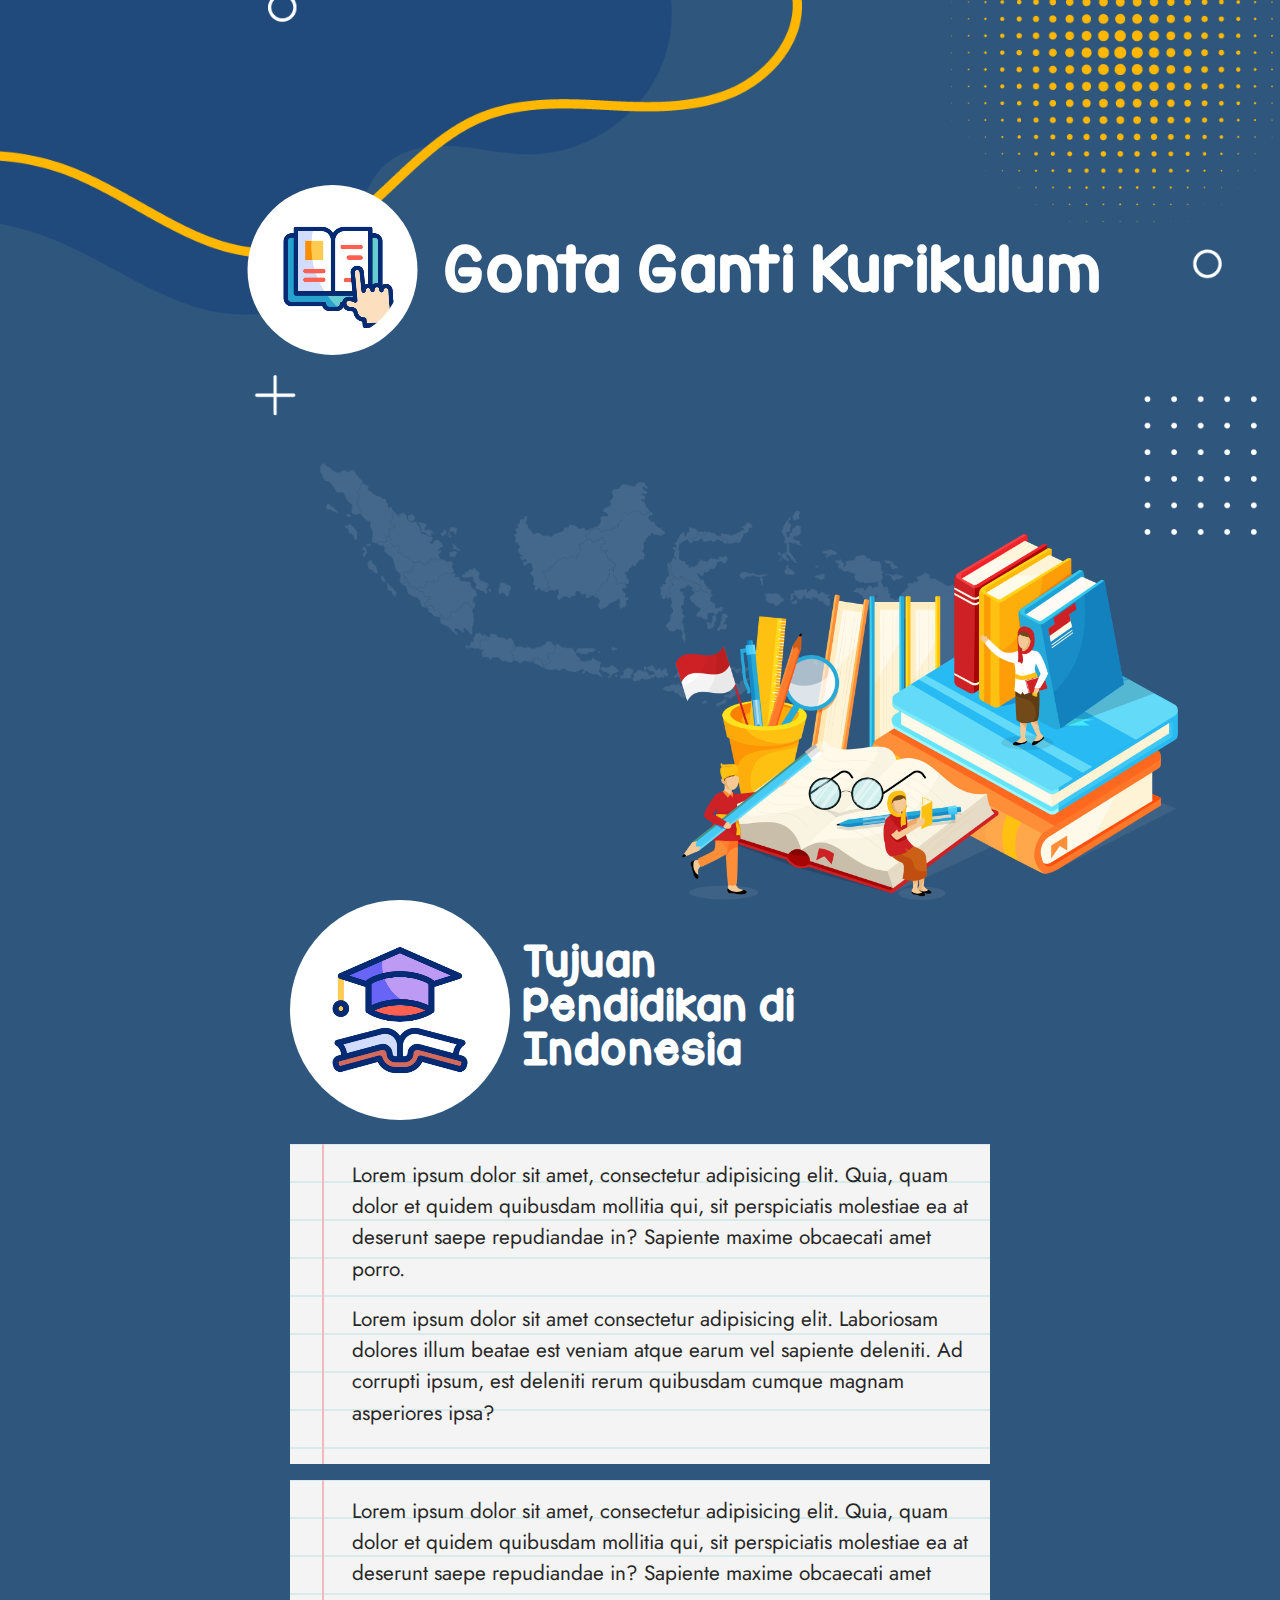
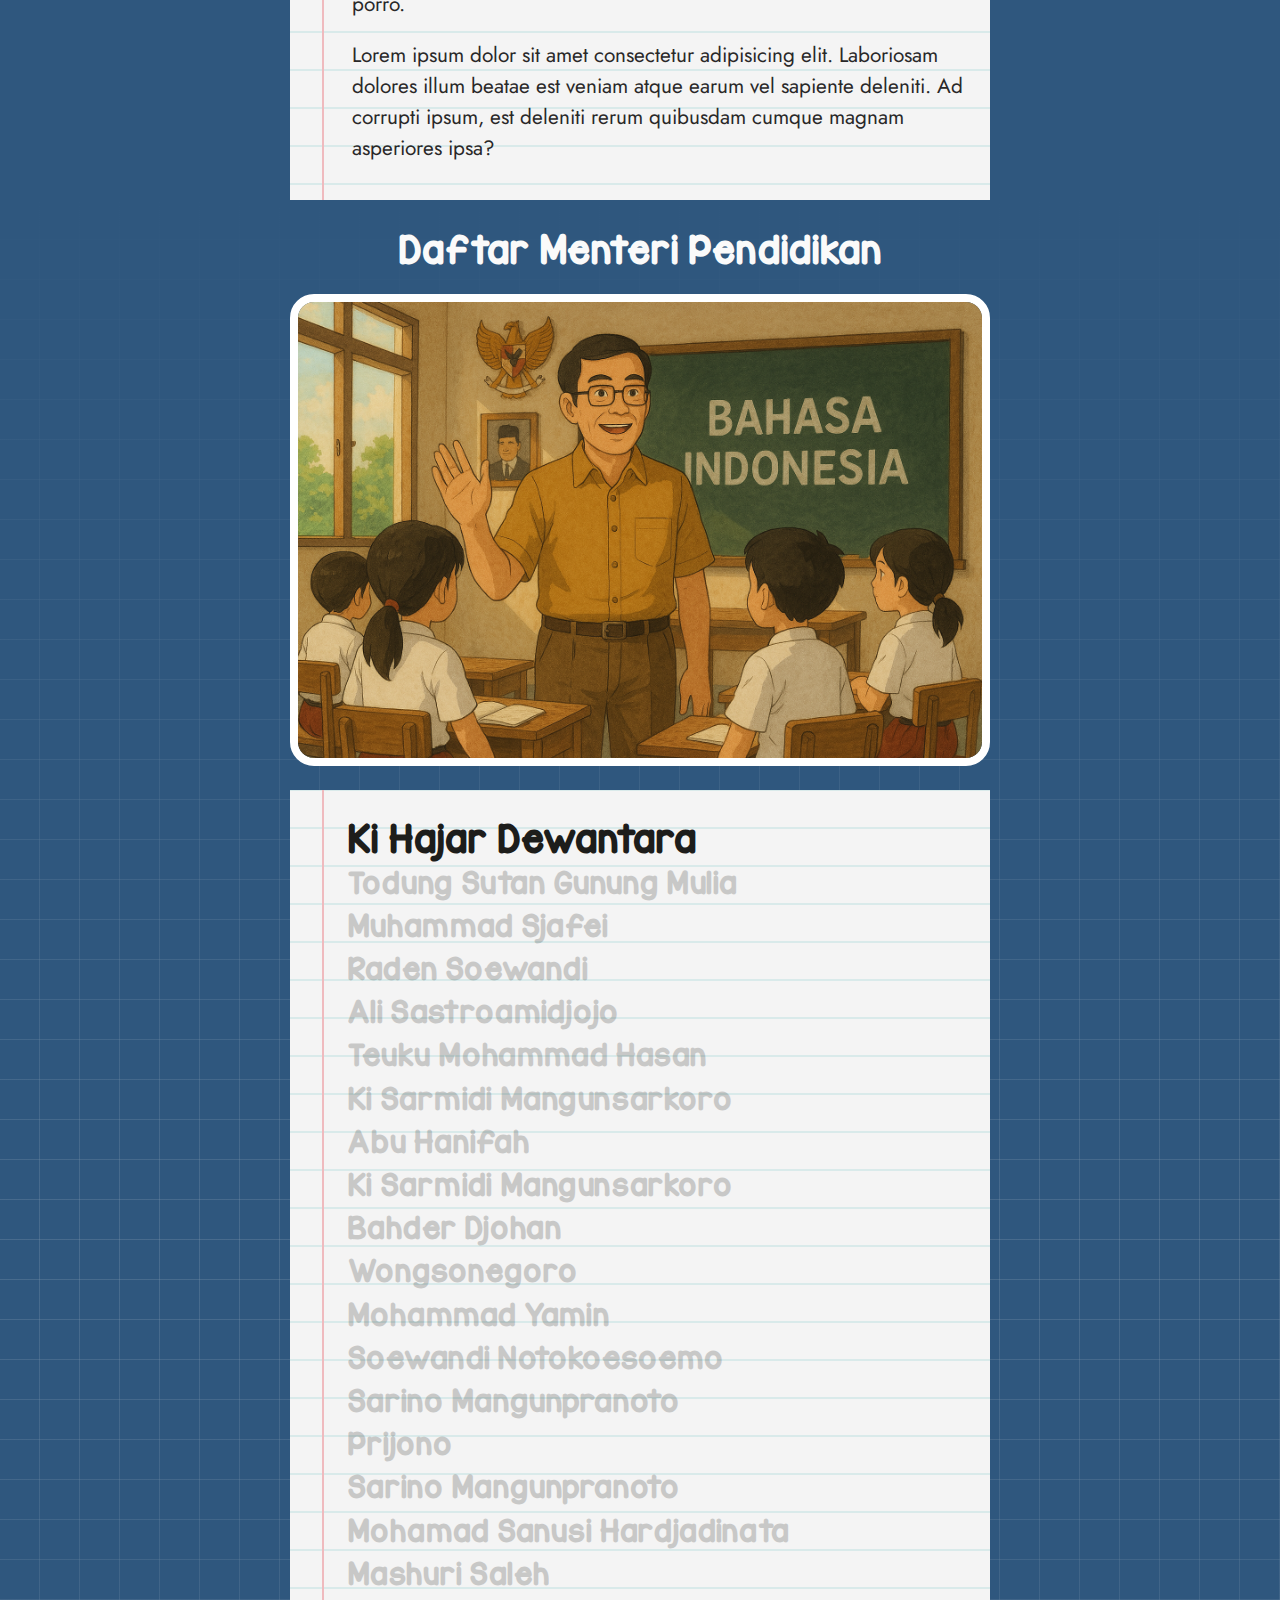
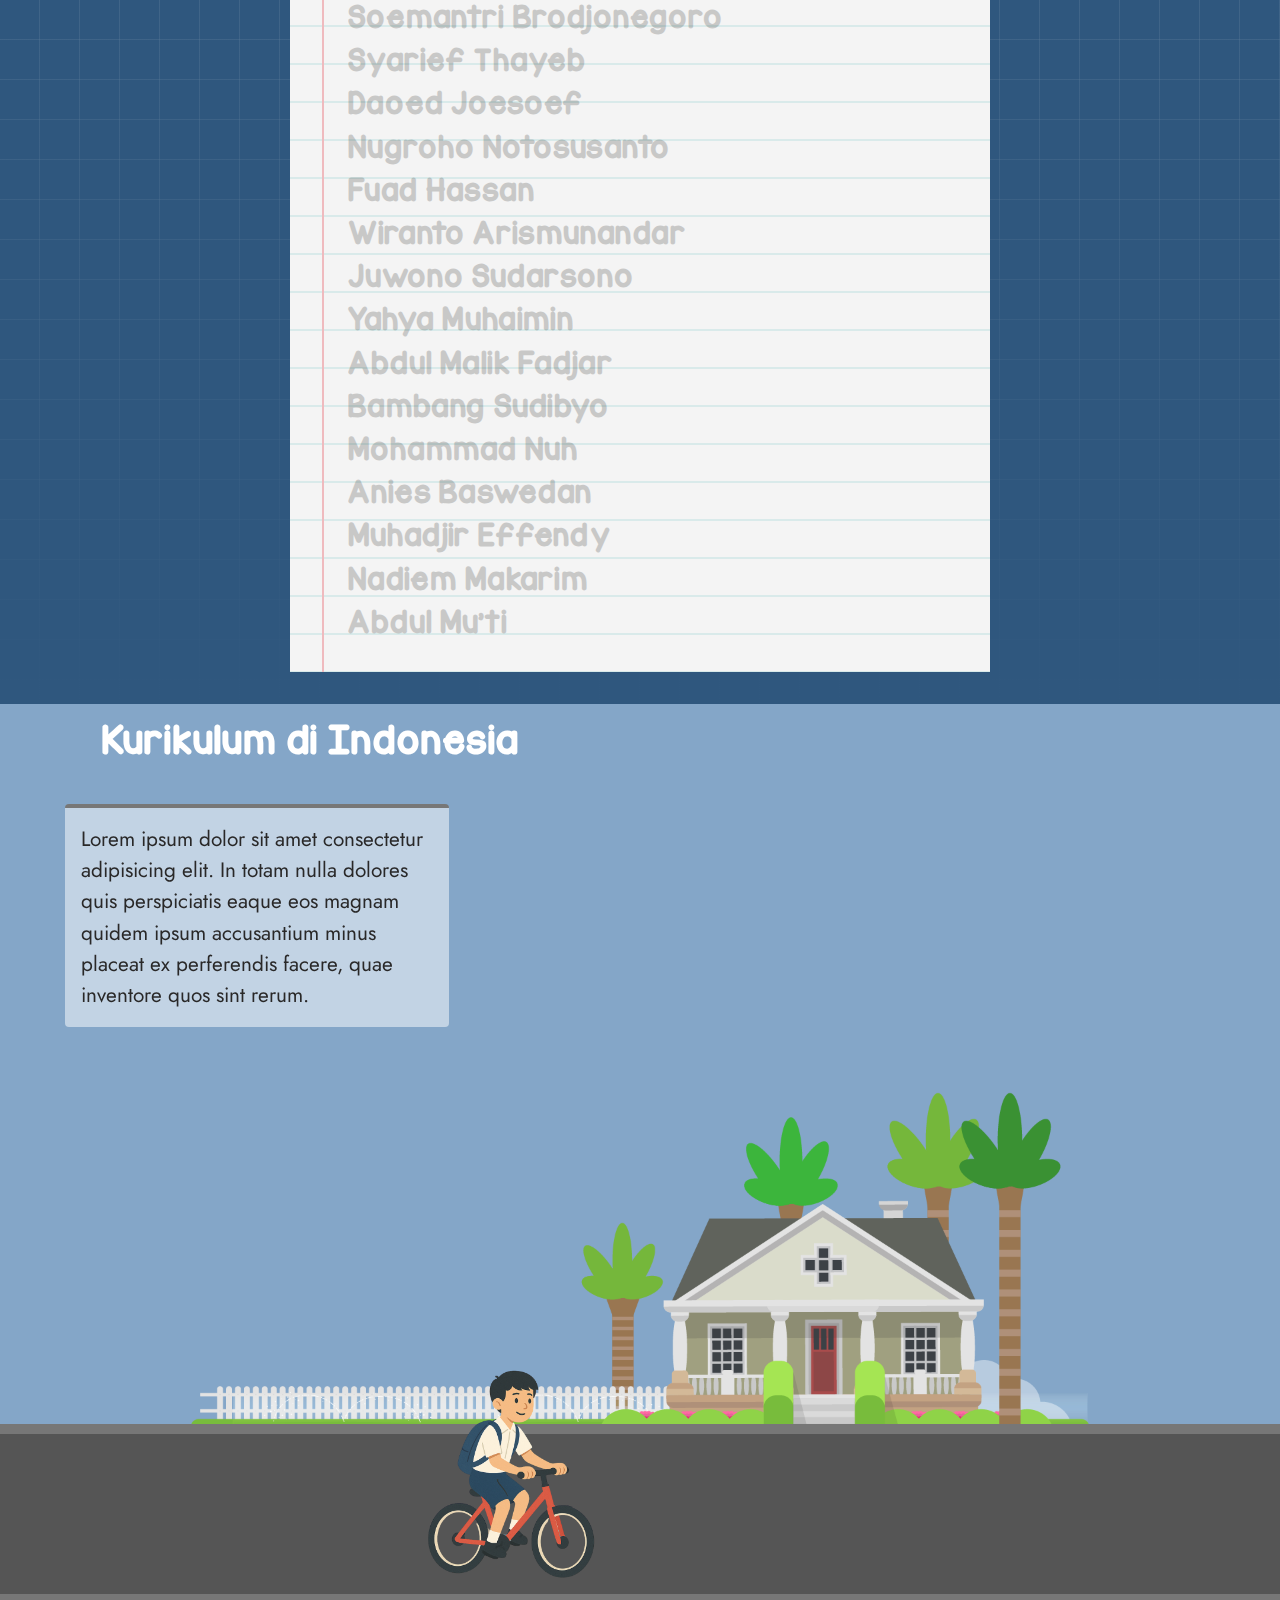
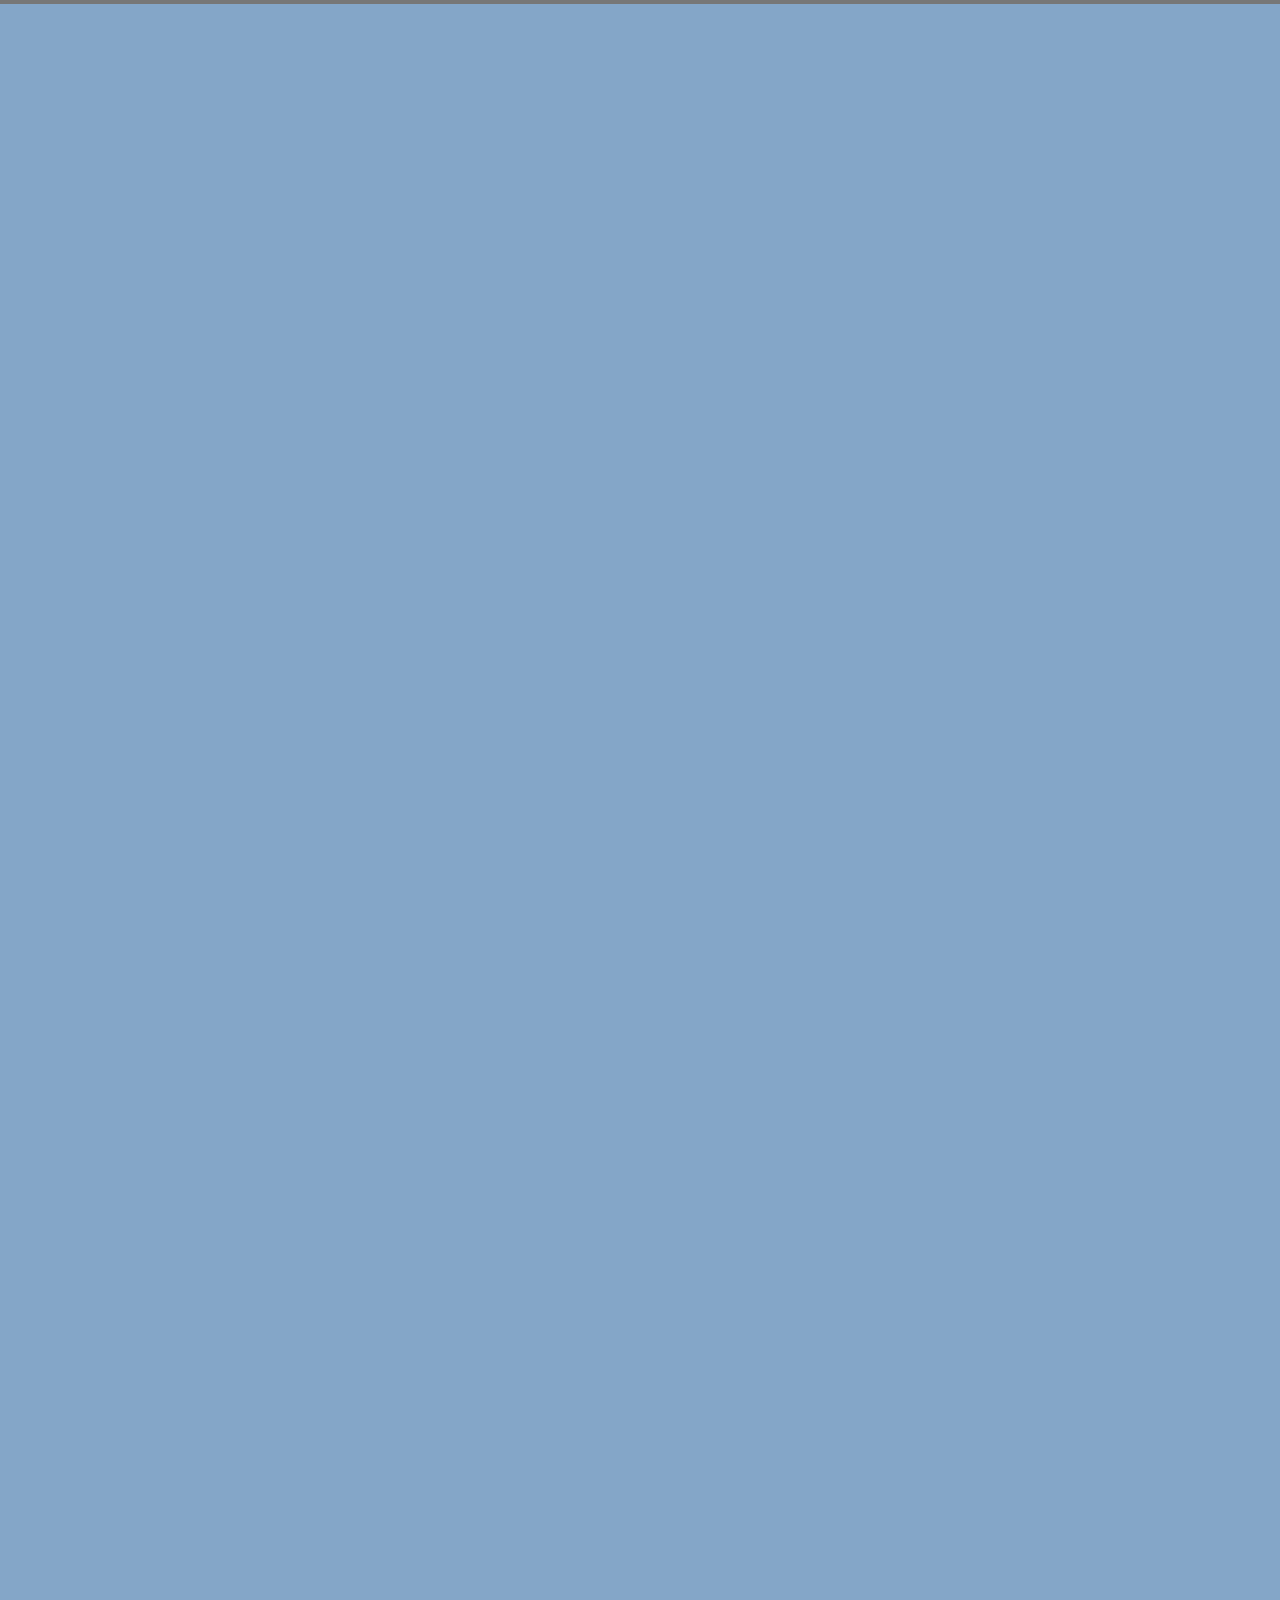
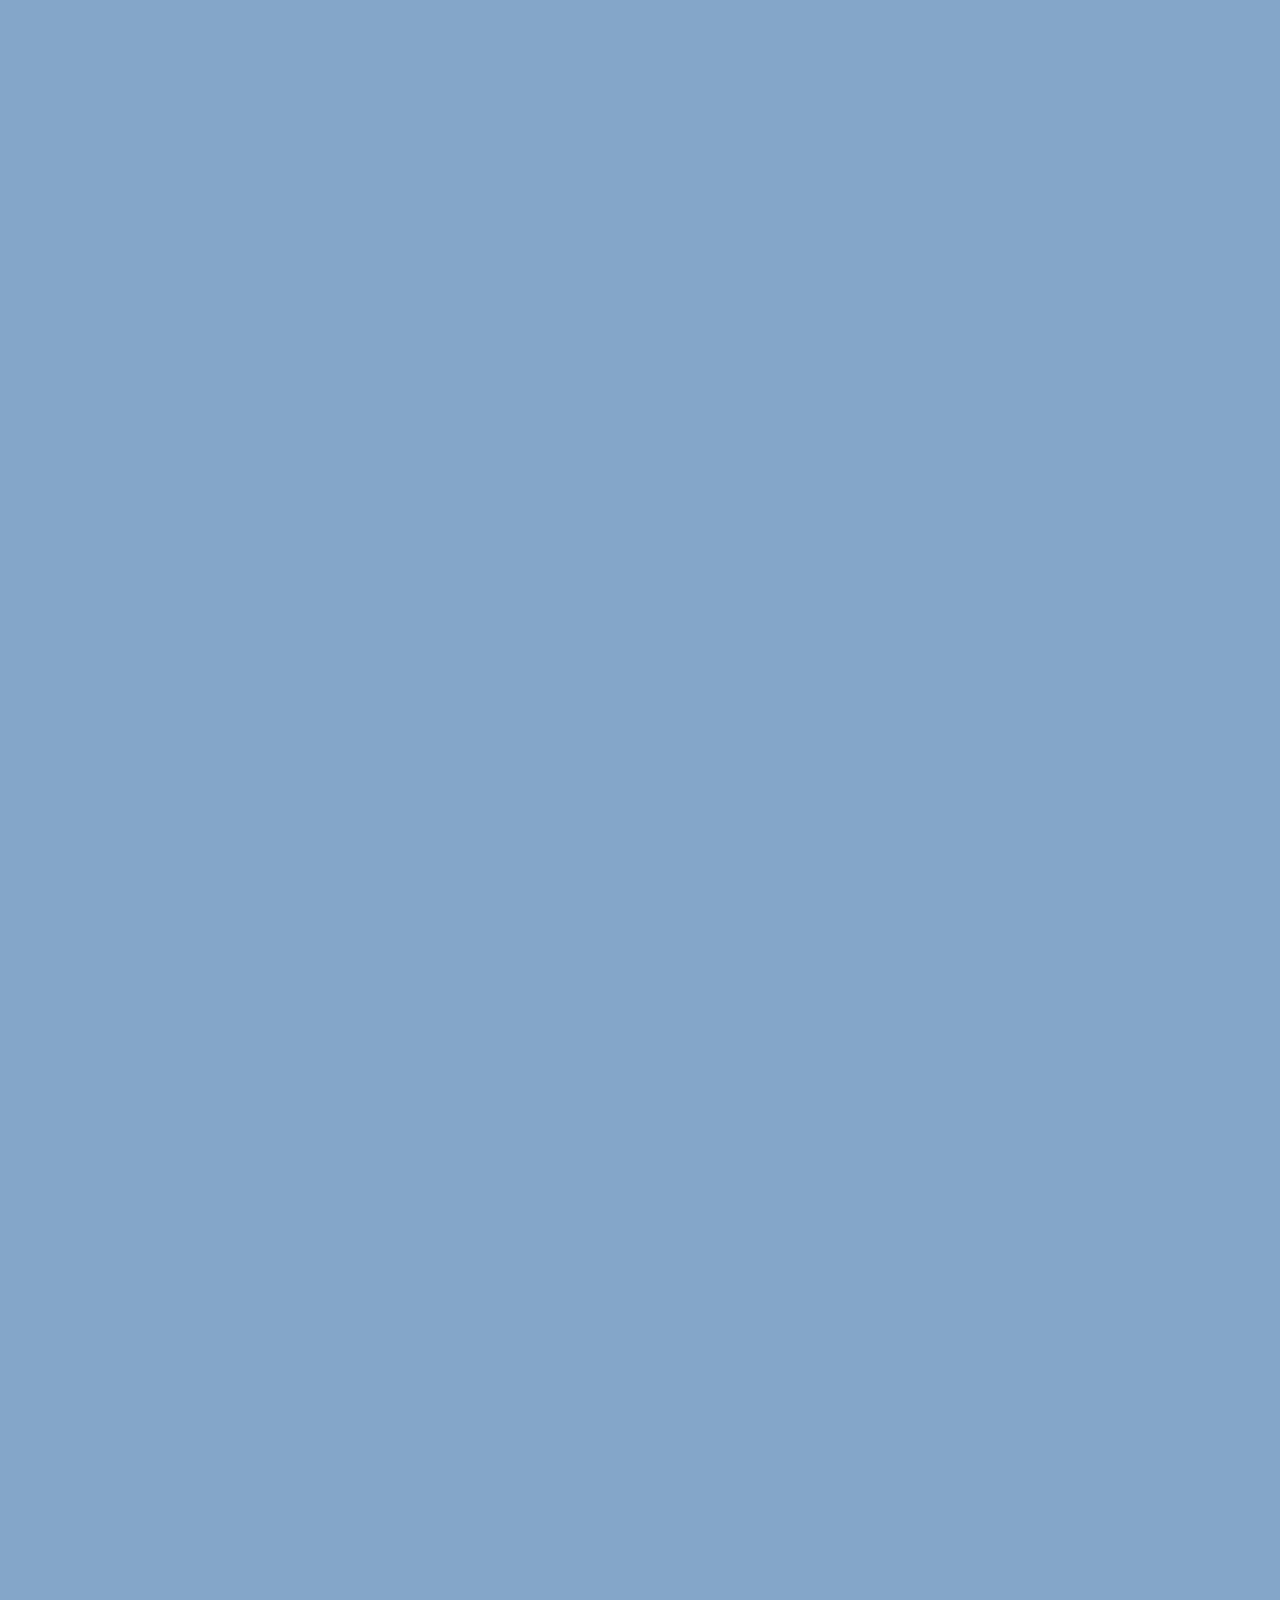
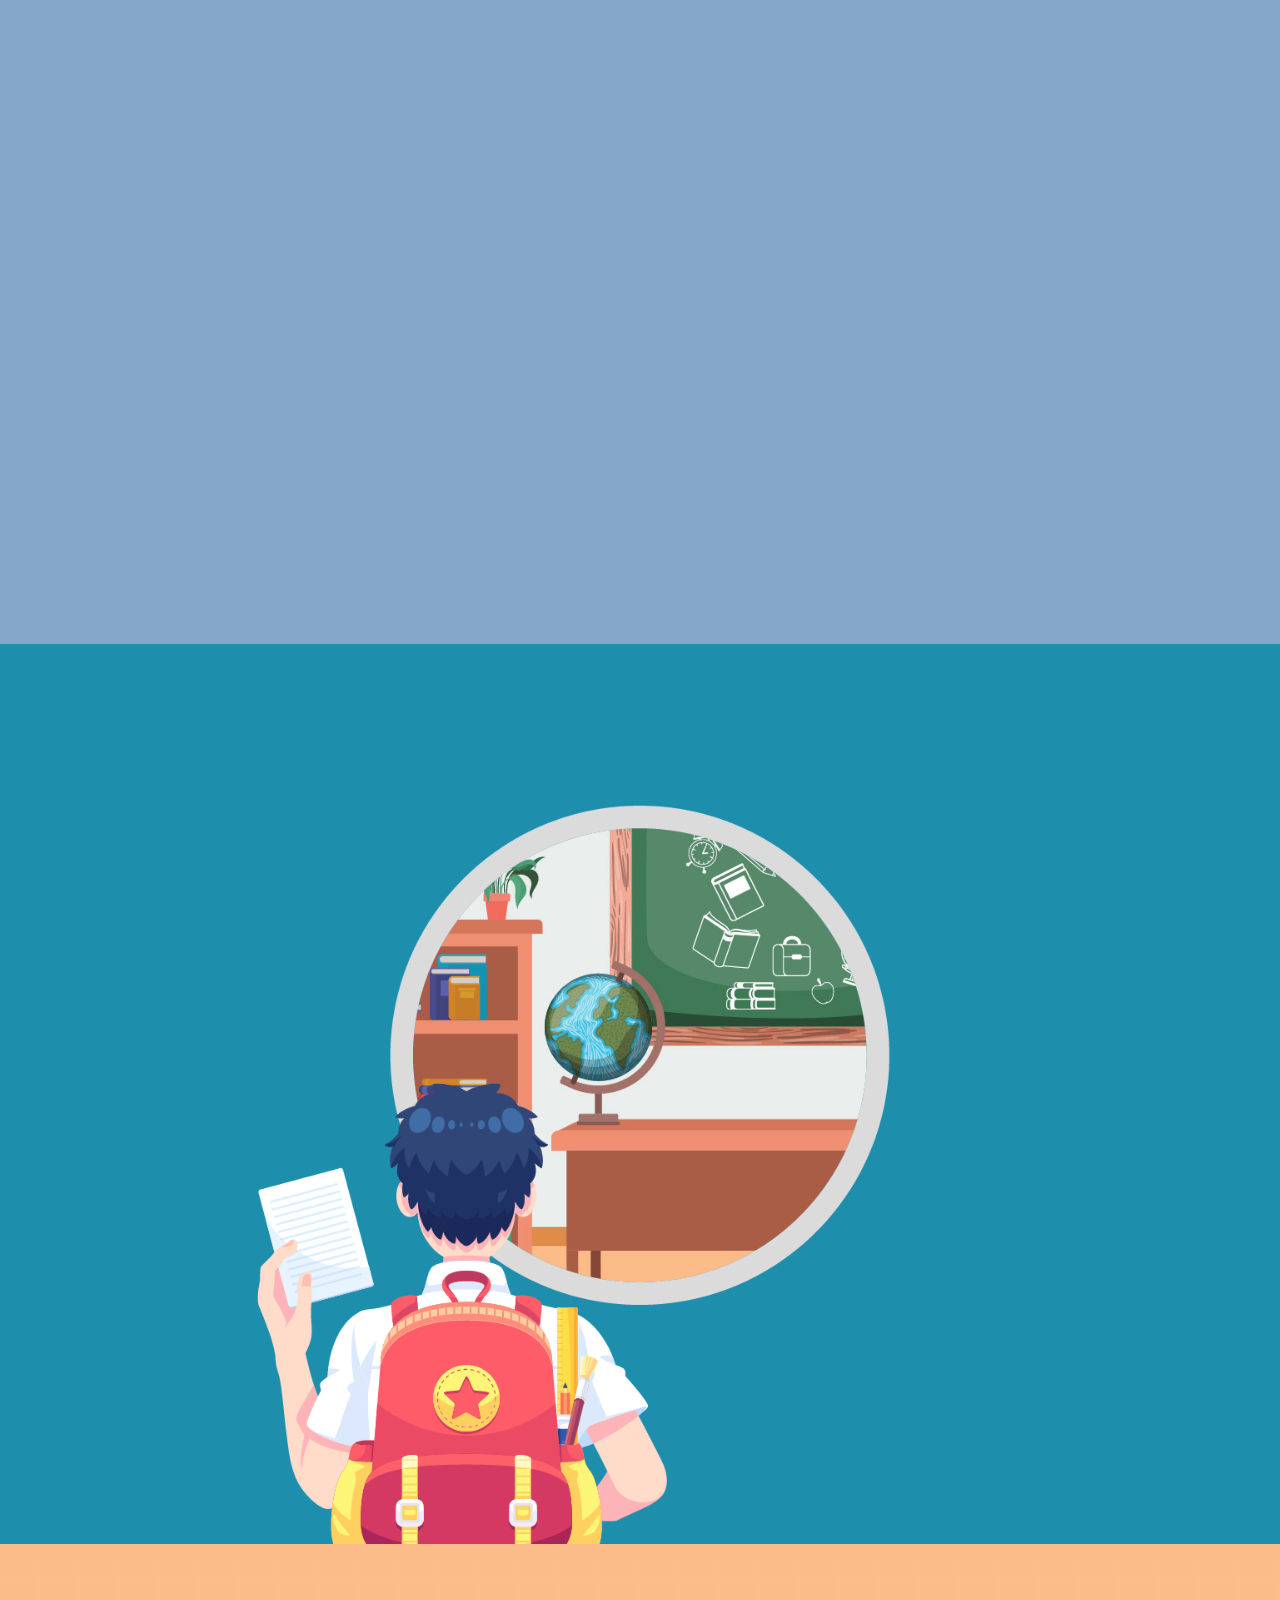
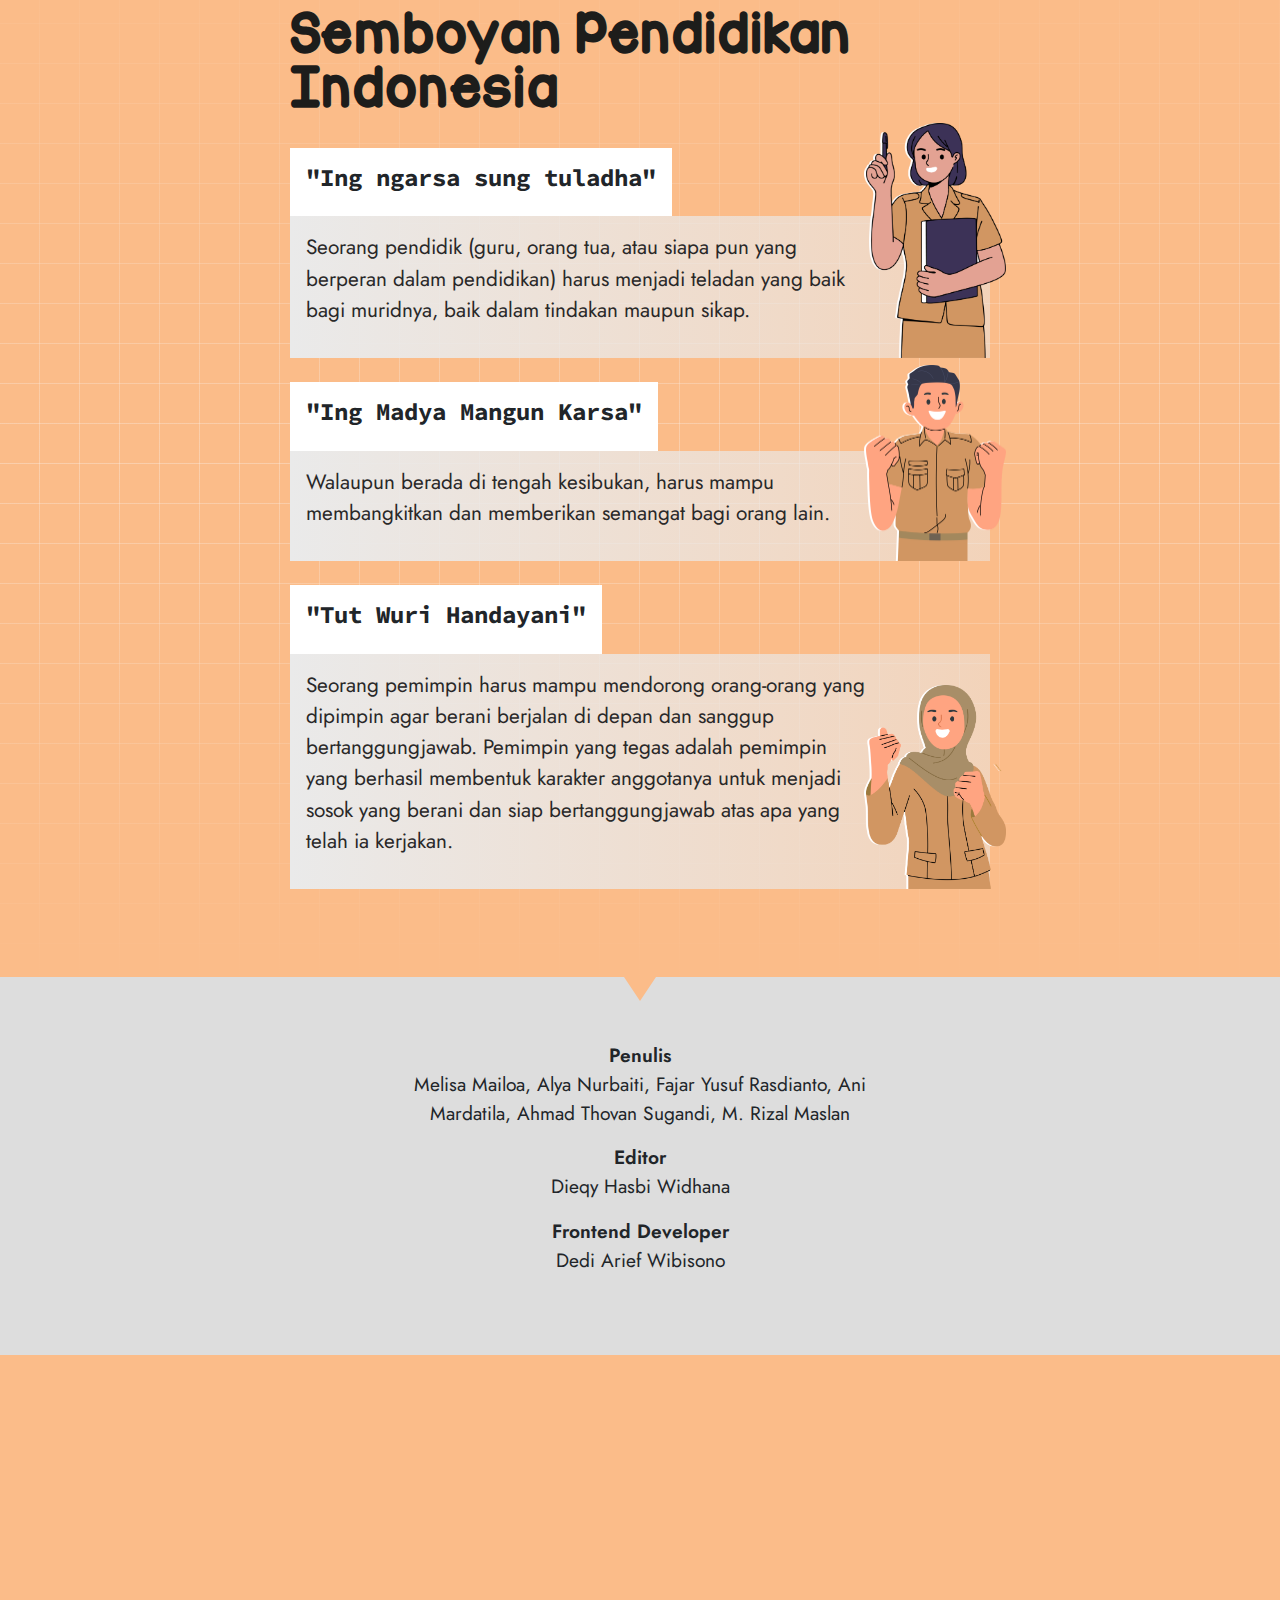
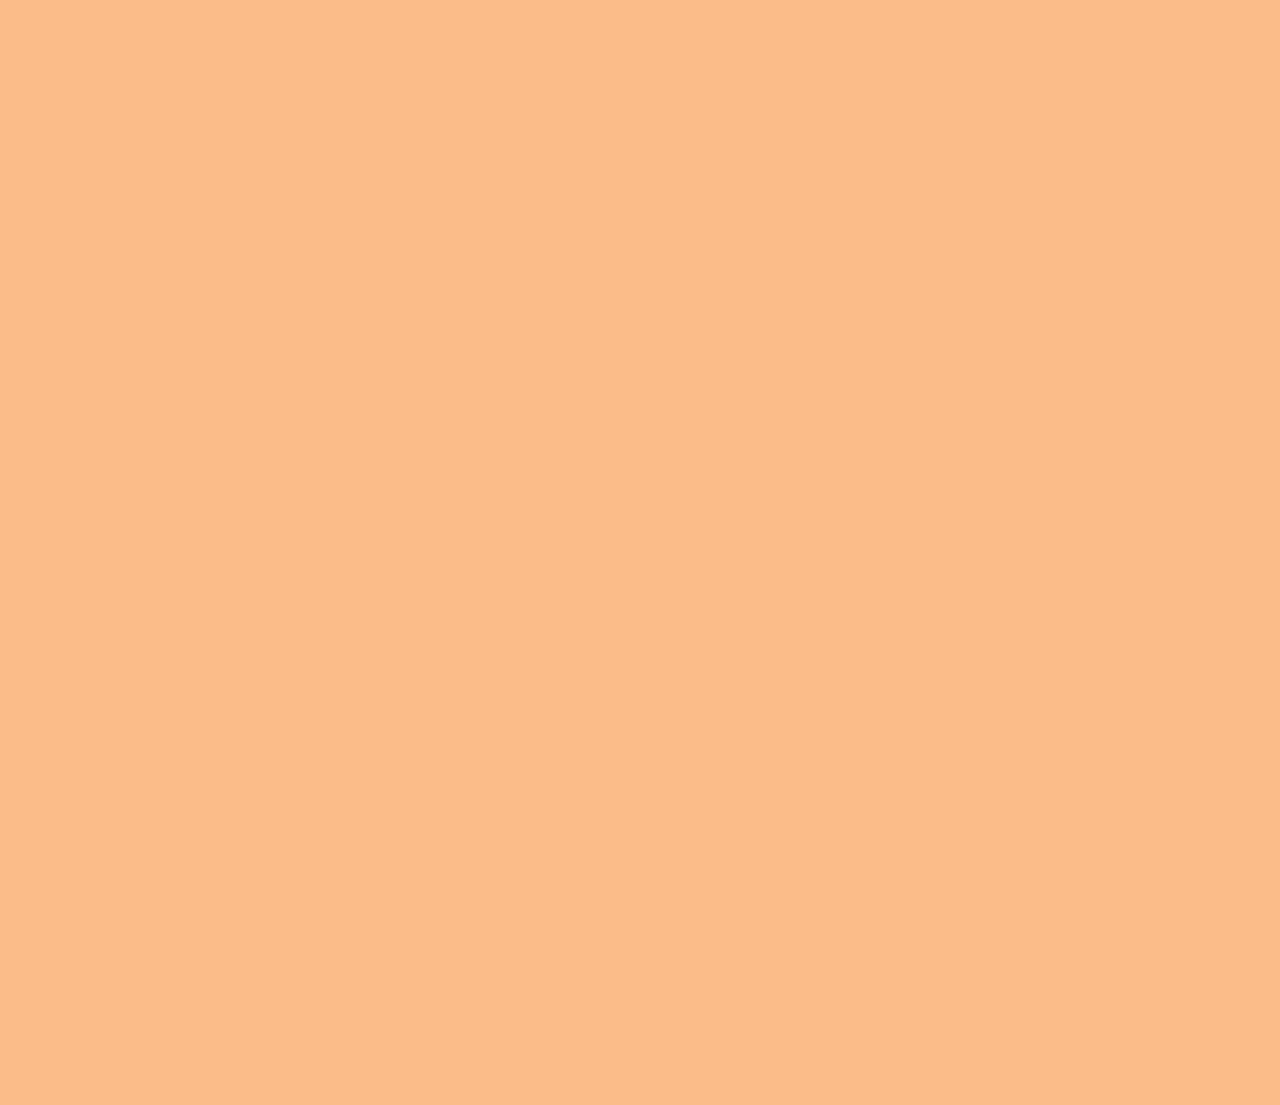
==== commit 4040f320: "update" ====
--- a/index.html
+++ b/index.html
@@ -80,126 +80,153 @@
                     <div class="image">
                         <img src="img/guru-gambar.png" alt="">
                     </div>
-                    <div class="hello">
-                        <div class="cols2">
-                            <h1></h1>
-                            <ul class="rotator">
-                                <li>
-                                    <span>Ki Hajar Dewantara</span>
-                                </li>
-                                <li>
-                                    <span>Todung Sutan Gunung Mulia</span>
-                                </li>
-                                <li>
-                                    <span>Muhammad Sjafei</span>
-                                </li>
-                                <li>
-                                    <span>Raden Soewandi</span>
-                                </li>
-                                <li>
-                                    <span>Ali Sastroamidjojo</span>
-                                </li>
-                                <li>
-                                    <span>Teuku Mohammad Hasan</span>
-                                </li>
-                                <li>
-                                    <span>Ki Sarmidi Mangunsarkoro</span>
-                                </li>
-                                <li>
-                                    <span>Abu Hanifah</span>
-                                </li>
-                                <li>
-                                    <span>Ki Sarmidi Mangunsarkoro</span>
-                                </li>
-                                <li>
-                                    <span>Bahder Djohan</span>
-                                </li>
-                                <li>
-                                    <span>Wongsonegoro</span>
-                                </li>
-                                <li>
-                                    <span>Mohammad Yamin</span>
-                                </li>
-                                <li>
-                                    <span>Soewandi Notokoesoemo</span>
-                                </li>
-                                <li>
-                                    <span>Sarino Mangunpranoto</span>
-                                </li>
-                                <li>
-                                    <span>Prijono</span>
-                                </li>
-                                <li>
-                                    <span>Sarino Mangunpranoto</span>
-                                </li>
-                                <li>
-                                    <span>Mohamad Sanusi Hardjadinata</span>
-                                </li>
-                                <li>
-                                    <span>Mashuri Saleh</span>
-                                </li>
-                                <li>
-                                    <span>Soemantri Brodjonegoro</span>
-                                </li>
-                                <li>
-                                    <span>Syarief Thayeb</span>
-                                </li>
-                                <li>
-                                    <span>Daoed Joesoef</span>
-                                </li>
-                                <li>
-                                    <span>Nugroho Notosusanto</span>
-                                </li>
-                                <li>
-                                    <span>Fuad Hassan</span>
-                                </li>
-                                <li>
-                                    <span>Wiranto Arismunandar</span>
-                                </li>
-                                <li>
-                                    <span>Juwono Sudarsono</span>
-                                </li>
-                                <li>
-                                    <span>Yahya Muhaimin</span>
-                                </li>
-                                <li>
-                                    <span>Abdul Malik Fadjar</span>
-                                </li>
-                                <li>
-                                    <span>Bambang Sudibyo</span>
-                                </li>
-                                <li>
-                                    <span>Mohammad Nuh</span>
-                                </li>
-                                <li>
-                                    <span>Anies Baswedan</span>
-                                </li>
-                                <li>
-                                    <span>Muhadjir Effendy</span>
-                                </li>
-                                <li>
-                                    <span>Nadiem Makarim</span>
-                                </li>
-                                <li>
-                                    <span>Abdul Mu’ti</span>
-                                </li>
-                            </ul>
+                    <div class="kertas">
+                        <div class="hello">
+                            <div class="cols2">
+                                <h1></h1>
+                                <ul class="rotator">
+                                    <li>
+                                        <span>Ki Hajar Dewantara</span>
+                                    </li>
+                                    <li>
+                                        <span>Todung Sutan Gunung Mulia</span>
+                                    </li>
+                                    <li>
+                                        <span>Muhammad Sjafei</span>
+                                    </li>
+                                    <li>
+                                        <span>Raden Soewandi</span>
+                                    </li>
+                                    <li>
+                                        <span>Ali Sastroamidjojo</span>
+                                    </li>
+                                    <li>
+                                        <span>Teuku Mohammad Hasan</span>
+                                    </li>
+                                    <li>
+                                        <span>Ki Sarmidi Mangunsarkoro</span>
+                                    </li>
+                                    <li>
+                                        <span>Abu Hanifah</span>
+                                    </li>
+                                    <li>
+                                        <span>Ki Sarmidi Mangunsarkoro</span>
+                                    </li>
+                                    <li>
+                                        <span>Bahder Djohan</span>
+                                    </li>
+                                    <li>
+                                        <span>Wongsonegoro</span>
+                                    </li>
+                                    <li>
+                                        <span>Mohammad Yamin</span>
+                                    </li>
+                                    <li>
+                                        <span>Soewandi Notokoesoemo</span>
+                                    </li>
+                                    <li>
+                                        <span>Sarino Mangunpranoto</span>
+                                    </li>
+                                    <li>
+                                        <span>Prijono</span>
+                                    </li>
+                                    <li>
+                                        <span>Sarino Mangunpranoto</span>
+                                    </li>
+                                    <li>
+                                        <span>Mohamad Sanusi Hardjadinata</span>
+                                    </li>
+                                    <li>
+                                        <span>Mashuri Saleh</span>
+                                    </li>
+                                    <li>
+                                        <span>Soemantri Brodjonegoro</span>
+                                    </li>
+                                    <li>
+                                        <span>Syarief Thayeb</span>
+                                    </li>
+                                    <li>
+                                        <span>Daoed Joesoef</span>
+                                    </li>
+                                    <li>
+                                        <span>Nugroho Notosusanto</span>
+                                    </li>
+                                    <li>
+                                        <span>Fuad Hassan</span>
+                                    </li>
+                                    <li>
+                                        <span>Wiranto Arismunandar</span>
+                                    </li>
+                                    <li>
+                                        <span>Juwono Sudarsono</span>
+                                    </li>
+                                    <li>
+                                        <span>Yahya Muhaimin</span>
+                                    </li>
+                                    <li>
+                                        <span>Abdul Malik Fadjar</span>
+                                    </li>
+                                    <li>
+                                        <span>Bambang Sudibyo</span>
+                                    </li>
+                                    <li>
+                                        <span>Mohammad Nuh</span>
+                                    </li>
+                                    <li>
+                                        <span>Anies Baswedan</span>
+                                    </li>
+                                    <li>
+                                        <span>Muhadjir Effendy</span>
+                                    </li>
+                                    <li>
+                                        <span>Nadiem Makarim</span>
+                                    </li>
+                                    <li>
+                                        <span>Abdul Mu’ti</span>
+                                    </li>
+                                </ul>
+                            </div>
                         </div>
                     </div>
                 </div>
             </section>
             <section class="gsap-horizon">
                 <div class="containerx">
+                    <div class="sepeda">
+                        <img src="img/anak-smp1.png" alt="">
+                    </div>
                     <div class="description panelx blue">
-                        SCROLL DOWN
-                        <div class="scroll-down">
-                            <div class="arrow"></div>
+                        <div class="road">
+                            <div class="sidewalk top"></div>
+                            <div class="sidewalk bottom"></div>
+                        </div>
+                        <div class="title">
+                            <h3>Kurikulum di Indonesia</h3>
+                        </div>
+                        <div class="kota">
+                            <img src="img/jalanan-hardiknas-01.png" alt="">
+                        </div>
+                        <div class="box">
+                            <p>
+                                Lorem ipsum dolor sit amet consectetur adipisicing elit. In totam nulla dolores quis perspiciatis eaque eos magnam quidem ipsum accusantium minus placeat ex perferendis facere, quae inventore quos sint rerum.
+                            </p>
                         </div>
                     </div>
                     <div class="panelx red">
+                        <div class="kota">
+                            <img src="img/jalanan-hardiknas-02.png" alt="">
+                        </div>
+                        <div class="road">
+                            <div class="sidewalk top"></div>
+                            <div class="sidewalk bottom"></div>
+                        </div>
                         ONE
                     </div>
                     <div class="panelx orange">
+                        <div class="road">
+                            <div class="sidewalk top"></div>
+                            <div class="sidewalk bottom"></div>
+                        </div>
                         TWO
                     </div>
                 </div>
--- a/sass/style.css
+++ b/sass/style.css
@@ -1 +1 @@
-﻿@import"https://fonts.googleapis.com/css2?family=Zain:wght@300;400;900&family=Russo+One:wght@400;600&family=Rubik&family=Paytone+One&family=Source+Code+Pro:wght@400;900&family=Jost:ital,wght@0,100..900;1,100..900&family=Roboto&family=Outfit:wght@300;400;900&family=Sigmar&family=Righteous&display=swap";@font-face{font-family:"guru";src:url("guru.woff2");src:local("guru");src:url("guru.woff2") format("woff2")}.load{background:linear-gradient(to top, white, white);padding:16px;border-radius:24px;margin-bottom:32px;position:relative}.load::after{width:0;height:0;border-left:25px solid transparent;border-right:25px solid transparent;border-top:50px solid #fff;content:"";position:absolute;left:50%;top:100%;transform:translate(-50%, -50%);z-index:-1}.labels{background:#840020;padding:4px 8px;color:#fff;text-transform:uppercase;width:fit-content;margin:0 auto 8px;font-size:1rem}@media screen and (max-width: 768px){.labels{margin:0}}.preloader{position:fixed;top:0;bottom:0;left:0;right:0;z-index:999999;background:#2f577e;background-size:contain}.preloader::before{content:"";position:absolute;inset:0;width:100%;height:100%;background:linear-gradient(to top, #2f577e, rgba(47, 87, 126, 0.6), #2f577e)}.preloader .waiting{position:absolute;transform:translate(-50%, -50%);left:50%;top:50%;width:100%}.preloader .waiting svg{width:100%;height:100%;visibility:hidden}.preloader .animate{-webkit-animation-duration:.5s;animation-duration:.5s;-webkit-animation-fill-mode:both;animation-fill-mode:both;-webkit-animation-timing-function:linear;animation-timing-function:linear;animation-iteration-count:infinite;-webkit-animation-iteration-count:infinite;-webkit-animation-name:bounce;animation-name:bounce}@-webkit-keyframes bounce{0%,100%{-webkit-transform:translateX(0)}50%{-webkit-transform:translateX(-10px)}}@keyframes bounce{0%,100%{transform:translateX(0)}50%{transform:translateX(-10px)}}.preloader .bounce{-webkit-animation-name:bounce;animation-name:bounce}.mb-80{margin-bottom:20vh}.source-code{font-family:"Source Code Pro"}.highcharts-figure,.highcharts-data-table table{min-width:310px;max-width:800px;margin:1em auto}#container{height:500px}@media screen and (max-width: 768px){#container{height:450px}}.highcharts-data-table table{font-family:Verdana,sans-serif;border-collapse:collapse;border:1px solid #ebebeb;margin:10px auto;text-align:center;width:100%;max-width:500px}.highcharts-data-table caption{padding:1em 0;font-size:1.2em;color:#555}.highcharts-data-table th{font-weight:600;padding:.5em}.highcharts-data-table td,.highcharts-data-table th,.highcharts-data-table caption{padding:.5em}.highcharts-data-table thead tr,.highcharts-data-table tr:nth-child(even){background:#f8f8f8}.highcharts-data-table tr:hover{background:#f1f7ff}section{padding:32px 0;background:#2f577e;min-height:100vh;z-index:11;position:relative}section h3{font-family:"guru",sans-serif;font-weight:700;color:#124646;font-size:2rem}@media screen and (max-width: 768px){section h3{font-size:1.6rem}}section .bg-block{background:#fff;padding:16px;border-radius:16px}section p,section li{font-size:1.3rem}@media screen and (max-width: 768px){section p,section li{font-size:1.2rem}}@media screen and (max-width: 400px){section p,section li{font-size:1.2rem}}.slick-next,.slick-prev{z-index:17 !important;width:40px;height:40px;border-radius:50%;background:rgba(206,147,82,.8)}.slick-next:focus,.slick-next:hover,.slick-prev:focus,.slick-prev:hover{background:rgba(206,147,82,.5)}.slick-next::before,.slick-prev::before{font-family:"fontAwesome" !important;font-size:32px !important;color:#fff !important;font-weight:700 !important}@media screen and (max-width: 766px){.slick-next::before,.slick-prev::before{font-size:32px !important}}.slick-prev{left:-16px !important}@media screen and (max-width: 768px){.slick-prev{left:-16px !important}}.slick-prev::before{content:"" !important}.slick-next{right:-16px !important}@media screen and (max-width: 768px){.slick-next{right:-16px !important}}.slick-next::before{content:"" !important}.sticky-mode{position:sticky;left:0;right:0;top:0;bottom:0;min-height:100vh}.wrap-detikx{width:700px;position:relative;margin:0 auto}@media screen and (max-width: 766px){.wrap-detikx{width:90%;margin:0 auto;display:block}}.line-line{width:100%;height:1px;background:linear-gradient(to right, transparent, white, transparent);margin:24px 0}.totop{position:relative;z-index:19}.firstletter::first-letter{float:left;font-weight:bold;margin-right:8px;font-size:60px;font-size:6rem;line-height:40px;line-height:4rem;height:4rem;text-transform:uppercase}main{overflow-x:clip;background:#2f577e}main p{color:#292828}html,body{position:relative;height:100%;background:#2f577e;font-family:"Jost" !important;font-weight:400}html h1,html h2,body h1,body h2{font-family:"Jost";color:#124646;font-weight:700}h4,h5{font-family:"Jost",sans-serif !important;font-weight:bold}.slick-slide{margin:0 8px}.slick-list{margin:0 -8px}.img{width:100%}.img img{width:100%;height:100%;object-fit:cover}section .nav-pills .nav-link.active,section .nav-pills .show>.nav-link{background:#333;color:#fff}section .nav-pills .nav-link{border-radius:25px}.dashboard-content{display:none}#nav.no_index,#share{z-index:19}#nav.dark{background:rgba(0,0,0,.5) !important}.footer{z-index:22}.share_icon>a i{font-size:25px !important;line-height:initial !important}@media screen and (max-width: 766px){.share_icon>a i{font-size:16px !important;line-height:initial !important;width:30px !important;height:30px !important}}#nav{background:rgba(0,0,0,.5) !important}.bg-blues{background:#2f577e !important;position:relative;z-index:12}.share_icon>a{padding:0 !important}.ismobile{opacity:0 !important}@media screen and (max-width: 768px){.ismobile{opacity:1 !important}}.isdesktop{opacity:1 !important}@media screen and (max-width: 768px){.isdesktop{opacity:0 !important}}.baca-detikx .bacajuga_box{display:initial !important}.baca-detikx .bacajuga_box .container{display:none}.baca-detikx .bacajuga{width:100% !important;display:block}.baca-detikx .bacajuga a{display:inline-block;padding:0px;width:47% !important;margin:0 8px;border-radius:24px;position:relative;height:320px;text-align:left}.baca-detikx .bacajuga a::after{border-radius:24px}@media screen and (max-width: 766px){.baca-detikx .bacajuga a{width:100% !important;margin:4px 0}}.baca-detikx .bacajuga a:hover{text-decoration:none;color:orange !important}.baca-detikx .bacajuga a article{position:absolute;top:initial;width:100%;background:linear-gradient(to top, black, transparent);padding:8px 16px;border-radius:24px;bottom:0;transform:initial}.baca-detikx .bacajuga a article h2{font-family:"Jost" !important;font-size:1.2rem;color:#fff !important}.haha,.hahad{background:#fff;border-radius:16px;padding:0px 8px;position:absolute;top:165px;right:0}@media screen and (max-width: 768px){.haha,.hahad{display:none;color:#333;top:140px}}.haha:hover,.hahad:hover{background:rgba(206,147,82,.5)}.all-helping{position:absolute;inset:0;background:#fff;text-align:center;width:100%;height:100%;z-index:17}.slider{display:none}.slider.slick-initialized{display:block}@media screen and (max-width: 768px){.help-bawah{position:fixed;bottom:0;left:0;right:0;width:100%;height:59px;background:#ccc;z-index:21}}.color-white{color:#fafafa}.color-second{color:#42d4bf}.add-shadow{text-shadow:2px 2px #000}.sticky{position:sticky;padding:8px;width:70px;z-index:21;top:50%;float:right}@media screen and (max-width: 768px){.sticky{position:sticky;padding:8px;width:100%;background:#42d4bf;z-index:30;top:92vh;height:60px}}@media screen and (max-width: 768px){.sticky .navigation{text-align:center;margin:0 auto}}@media screen and (max-width: 768px){.sticky .navigation a{display:inline-block;margin:0 8px}}.font-bold{font-weight:bold}#scroll-down-animation{position:absolute;top:90%;left:50%;z-index:3;transform:translate(-50%, -50%)}#scroll-down-animation small{color:#fafafa}.mouse{margin:0 auto;display:block;border-radius:50px;border:2px solid #fafafa;height:50px;width:25px;position:relative}.move{position:absolute;background-color:#fafafa;height:10px;width:10px;border-radius:50%;left:50%;transform:translateX(-50%);animation:move 2s linear infinite}@keyframes move{0%{transform:translate(-50%, 5px);opacity:0}50%{transform:translate(-50%, 20px);opacity:1}100%{transform:translate(-50%, 40px);opacity:0}}.creditx{min-height:auto !important}.creditx .alls{width:75%;font-size:1.2rem;margin:0 auto;text-align:center;margin-bottom:16px}@media screen and (max-width: 768px){.creditx .alls{width:100%;font-size:1rem}}.creditx .alls .jobs{font-weight:600}.tgl{font-family:"Source Code Pro";margin:16px 0;width:fit-content}.alls{margin-bottom:16px}.banner .bgbg{position:absolute;inset:0;width:100%;z-index:1;height:100%}.banner .bgbg::before{content:"";position:absolute;inset:0;width:100%;height:100%;background:linear-gradient(45deg, rgba(47, 87, 126, 0.9), rgba(47, 87, 126, 0.7))}.banner .bgbg img{width:100%;height:100%;object-fit:cover}@keyframes indo{0%,100%{left:50%}50%{left:53%}}.banner .indo{position:absolute;left:50%;z-index:1;top:50%;animation:indo 9s linear infinite;translate:-50% -50%;width:50%;height:auto;opacity:.1}@media screen and (max-width: 768px){.banner .indo{width:110%;top:36%}}.banner .indo img{width:100%;height:100%;object-fit:contain}.banner .image{position:absolute;bottom:0;right:0;width:42%;height:auto;z-index:5}.banner .image::after{content:"";position:absolute;bottom:0;left:0;right:0;z-index:6;height:10vh;width:100%;background:linear-gradient(to top, #2f577e, transparent)}@media screen and (max-width: 768px){.banner .image::after{width:150%;left:-50%}}@media screen and (max-width: 768px){.banner .image{position:absolute;bottom:8%;right:-16%;width:70%;height:60%}}.banner .image img{width:100%;height:100%;object-fit:contain}@media screen and (max-width: 768px){.banner .image img{object-fit:cover}}.banner .bg{position:absolute;bottom:0;left:0;width:fit-content;height:70%;z-index:2}@media screen and (max-width: 768px){.banner .bg{height:50%;left:-8%;bottom:8%}}.banner .bg img{width:100%;height:100%;object-fit:contain}@media screen and (max-width: 768px){.banner .bg img{object-fit:cover}}@keyframes MoveUpDown{0%{bottom:-15%;opacity:0}20%{bottom:-15%;opacity:1}50%{bottom:5%;opacity:1}90%{bottom:5%;opacity:0}100%{bottom:5%;opacity:0}}@keyframes MoveUpDownMob{0%{bottom:0%;opacity:0}20%{bottom:0%;opacity:1}50%{bottom:15%;opacity:1}90%{bottom:15%;opacity:0}100%{bottom:15%;opacity:0}}.banner .pensil{position:absolute;animation:MoveUpDown 8s linear infinite;bottom:0;left:0;z-index:1;width:fit-content;height:70%;scale:.7}@media screen and (max-width: 768px){.banner .pensil{height:fit-content;left:-8%;animation:MoveUpDownMob 8s linear infinite}}.banner .pensil img{width:100%;height:100%;object-fit:contain}.banner .title{position:absolute;left:50%;top:20%;z-index:6;translate:-50% -50%}@media screen and (max-width: 768px){.banner .title{width:90%;top:28%;text-align:center}}.banner .title h2{font-size:3rem;font-family:"Russo One";font-weight:400}@media screen and (max-width: 768px){.banner .title h2{font-size:2.5rem;line-height:2.5rem}}.banner svg{font-family:"Russo One",sans-serif;position:absolute;width:100%;height:auto;z-index:3;translate:-50% -50%;left:50%;top:45%}@media screen and (max-width: 768px){.banner .help-second svg{top:52% !important}}.banner .help-zero svg{top:30% !important}@media screen and (max-width: 768px){.banner .help-zero svg{top:38% !important}}.banner svg text{text-transform:uppercase;animation:stroke 5s infinite alternate;stroke-width:2;stroke:#124646;font-size:140px}@keyframes stroke{0%{fill:rgba(72,138,20,0);stroke:#124646;stroke-dashoffset:25%;stroke-dasharray:0 50%;stroke-width:2}70%{fill:rgba(72,138,20,0);stroke:#124646}80%{fill:rgba(72,138,20,0);stroke:#124646;stroke-width:3}100%{fill:#124646;stroke:rgba(54,95,160,0);stroke-dashoffset:-25%;stroke-dasharray:50% 0;stroke-width:0}}.bannerx .bawah{position:absolute;bottom:-16px;left:-24%;width:50%;height:auto}.bannerx .bawah img{width:100%;height:100%;object-fit:contain}.bannerx .indo{position:absolute;left:50%;z-index:1;top:65%;animation:indo 9s linear infinite;translate:-50% -50%;width:50%;height:auto;opacity:.1}@media screen and (max-width: 768px){.bannerx .indo{width:110%;top:36%}}.bannerx .indo img{width:100%;height:100%;object-fit:contain}.bannerx .title{position:absolute;left:50%;top:30%;text-align:center;translate:-45% -50%;width:fit-content;z-index:6;padding:16px 32px 16px 70px}@media screen and (max-width: 768px){.bannerx .title{position:absolute;left:70%;top:40%;text-align:left;translate:-50% -50%;width:85%;z-index:6;padding:8px}}.bannerx .title h2{font-size:3rem;margin-bottom:0;color:#fff}@media screen and (max-width: 768px){.bannerx .title h2{font-size:2.5rem}}.bannerx .white-animate{width:170px;height:170px;position:absolute;left:24%;top:30%;translate:-35% -50%;z-index:7;border-radius:50%;vertical-align:middle;padding:16px;position:absolute;background:#fff}@media screen and (max-width: 768px){.bannerx .white-animate{left:10%;top:40%;translate:-50% -50%;z-index:7;border-radius:0 50% 50% 0%;vertical-align:middle;padding:16px;position:absolute;background:#fff;width:110px;height:110px}}.bannerx .white-animate video{width:100%;height:100%;border-radius:50%}.bannerx .cek{position:absolute;right:0;bottom:0;width:50%;height:auto}.bannerx .cek img{width:100%;height:100%;object-fit:contain}.bannerx .bgbg{position:absolute;right:8%;bottom:0;width:40%;z-index:5;height:auto}@media screen and (max-width: 768px){.bannerx .bgbg{position:absolute;right:-16%;bottom:16%;width:100%;z-index:5;height:auto}}.bannerx .bgbg img{width:100%;height:100%;object-fit:contain}.bannerx .abstract{position:absolute;inset:0;width:100%;height:auto;z-index:4}.bannerx .abstract img{width:100%;height:100%;object-fit:cover}:root{--bg-color: #f4f4f4;--line-color-1: #366;--line-color-2: #a9a9a9}.tujuan{padding:0}.tujuan .white-animate{width:220px;height:220px;display:inline-block;border-radius:50%;vertical-align:middle;padding:16px;background:#fff}@media screen and (max-width: 768px){.tujuan .white-animate{width:110px;height:110px}}.tujuan .white-animate video{width:100%;height:100%;border-radius:50%}.tujuan .kertas{padding:16px 16px 16px 62px;width:100%;height:100%;position:relative;background-color:var(--bg-color);background-image:linear-gradient(#d9eaea 2.5px, transparent 1.5px),linear-gradient(#d9eaea 2px, transparent 2px);background-position:-2.5px -2.5px,-1px -1px;background-size:0 9px,24px 38px}@media screen and (max-width: 768px){.tujuan .kertas{background-size:0 9px,24px 24px}}.tujuan .kertas::before{content:"";position:absolute;left:32px;top:0;bottom:0;width:2px;height:100%;background:#efbabe}.tujuan .kertas p{margin-bottom:1.2rem}@media screen and (max-width: 768px){.tujuan .kertas p{margin-bottom:1.3rem}}.judul-h3{display:inline-block;margin-left:8px;width:50%;vertical-align:middle}.judul-h3 h3{font-size:2.3rem;color:#fff}@media screen and (max-width: 768px){.judul-h3 h3{font-size:1.7rem}}.menteri{background-image:linear-gradient(rgba(252, 252, 252, 0.3) 1.5px, transparent 1.5px),linear-gradient(90deg, rgba(252, 252, 252, 0.3) 1.5px, transparent 1.5px),linear-gradient(rgba(250, 250, 250, 0.3) 1px, transparent 1px),linear-gradient(90deg, rgba(250, 250, 250, 0.3) 1px, transparent 1px);background-position:-1.5px -1.5px,-1.5px -1.5px,-1px -1px,-1px -1px;background-size:0 100px,0 100px,40px 40px,40px 40px}.menteri::after{content:"";position:absolute;inset:0;width:100%;height:100%;background:linear-gradient(to top, #2f577e, rgba(47, 87, 126, 0.6), #2f577e)}.menteri .image{width:100%;height:fit-content;margin:24px 0;border:8px solid #fff;border-radius:24px}.menteri .image img{width:100%;border-radius:16px;height:100%;object-fit:contain}.gsap-horizon{padding:0}.pembukaan{min-height:auto}.lini-masa{background:#fbbc89;padding:0}.lini-masa .semboyan{width:100%;height:100%;position:relative;background-color:#fbbc89;background-image:linear-gradient(rgba(252, 252, 252, 0.3) 1.5px, transparent 1.5px),linear-gradient(90deg, rgba(252, 252, 252, 0.3) 1.5px, transparent 1.5px),linear-gradient(rgba(250, 250, 250, 0.3) 1px, transparent 1px),linear-gradient(90deg, rgba(250, 250, 250, 0.3) 1px, transparent 1px);background-position:-1.5px -1.5px,-1.5px -1.5px,-1px -1px,-1px -1px;background-size:0 100px,0 100px,40px 40px,40px 40px}.lini-masa .semboyan::after{content:"";position:absolute;inset:0;width:100%;height:100%;background:linear-gradient(to top, #fbbc89, transparent, #fbbc89)}.lini-masa .judul{font-size:2.8rem;color:#1d1d1b}@media screen and (max-width: 768px){.lini-masa .judul{font-size:2.2rem}}.lini-masa .blocking{display:block;margin-bottom:24px}.lini-masa .blocking .naming{display:inline-block;vertical-align:top}.lini-masa .blocking .naming h4{font-size:2.4rem}.lini-masa .blocking .desc{display:inline-block;margin-left:8px;width:80%;vertical-align:top}.lini-masa .contentx{margin-bottom:24px;position:relative}.lini-masa .contentx .guru{position:absolute;right:-16px;bottom:0;width:140px;height:auto;filter:drop-shadow(-2px 0px 0px #fff)}@media screen and (max-width: 768px){.lini-masa .contentx .guru{right:-16%;bottom:0;width:120px}}.lini-masa .contentx .guru img{width:100%;height:100%;object-fit:contain}.lini-masa .contentx .titlex{padding:16px;background:#fff;width:fit-content}@media screen and (max-width: 768px){.lini-masa .contentx .titlex{padding:8px}}.lini-masa .contentx .titlex h4{font-size:1.5rem;font-family:"Source Code Pro" !important}@media screen and (max-width: 768px){.lini-masa .contentx .titlex h4{font-size:1.3rem}}.lini-masa .contentx .desc{padding:16px 120px 16px 16px;background:linear-gradient(to right, #eaeaea, rgba(234, 234, 234, 0.5))}@media screen and (max-width: 768px){.lini-masa .contentx .desc{padding:8px 65px 8px 8px}}.wrapper,.content{position:relative;width:100%;z-index:1}.content .section{padding:64px 0}.content .section{width:100%;position:relative;min-height:100vh}.content .section.hero{background-image:url("../img/kelas.jpg");background-position:center center;background-repeat:no-repeat;background-size:cover}.image-container{width:100%;height:100vh;position:absolute;top:0;left:0;right:0;z-index:2;perspective:500px;overflow:hidden}.image-container img{width:100%;height:100%;object-fit:cover;object-position:center center}.kuri{background:#ddd}.kuri::before{width:0;height:0;position:absolute;left:50%;z-index:10;top:0;translate:-50% 0%;border-left:16px solid transparent;border-right:16px solid transparent;border-top:24px solid #fbbc89;content:""}.hello li{scroll-snap-align:center;padding-left:.2em}.hello li{scroll-snap-align:center;padding-left:.2em}.hello li>span{display:inline-block}.hello .cols2{padding-left:20px;display:flex}.hello h1,.hello ul,.hello li{font-weight:800;color:#fff;line-height:2.2rem;font-family:"guru";font-size:2rem;margin:8px 0}@media screen and (max-width: 768px){.hello h1,.hello ul,.hello li{margin:2px 0;font-size:1.5rem;line-height:2rem}}.hello h1{flex-grow:0;align-self:flex-start}.hello ul{list-style-type:none;padding-left:0}.btn-click{background:#fff;padding:16px;font-weight:bold;font-size:1.5rem}.lanjut{position:absolute;right:8%;bottom:32px;font-size:17px;text-transform:uppercase;text-decoration:none;padding:1em 2.5em;display:inline-block;cursor:pointer;border-radius:6em;transition:all .2s;border:none;font-weight:700;color:#000;background-color:#fff}.lanjut:hover{transform:translateY(-3px);box-shadow:0 10px 20px rgba(0,0,0,.2)}.lanjut:hover::after{transform:scaleX(1.4) scaleY(1.6);opacity:0}.lanjut:active{transform:translateY(-1px);box-shadow:0 5px 10px rgba(0,0,0,.2)}.lanjut::after{content:"";display:inline-block;height:100%;width:100%;border-radius:100px;position:absolute;top:0;left:0;z-index:-1;transition:all .4s}.containerx{width:300%;height:100vh;display:flex;flex-wrap:nowrap}.containerx .rutex{display:block;margin-bottom:8px}@media screen and (max-width: 768px){.containerx .rutex{margin-bottom:4px}}.containerx .bullet{width:35px;height:35px;background:#49efc3;border-radius:50%;text-align:center;padding:3px;font-weight:600;vertical-align:middle;color:#0a4e3c;font-size:1.2rem;display:inline-block}.containerx .bullet.or{background:#f7bd42}.containerx .namex{font-family:"jost";font-size:1.2rem;vertical-align:middle;display:inline-block;width:80%}@media screen and (max-width: 768px){.containerx .namex{font-size:1rem}}.containerx .road{width:100%;height:20vh;background:#555;position:absolute;z-index:3;bottom:0}.containerx .lane{width:100%;height:6px;background:repeating-linear-gradient(80deg, #fff 10%, #fff 50%, transparent 75%, transparent 100%);position:absolute;top:50%;transform:translateY(-50%);background-size:40px 100%}.containerx .sidewalk{width:100%;height:10px;background:#777;position:absolute}.containerx .sidewalk.top{top:0}.containerx .sidewalk.bottom{bottom:0}.containerx .panelx{width:100%;height:100%;display:flex;justify-content:center;align-items:center;font-size:1.5em;text-align:center;position:relative;box-sizing:border-box;padding:0px}.containerx .panelx.red{background:red}.containerx .panelx.blue{background:blue}.containerx .panelx.orange{background:orange}.containerx .panelx .box{padding:16px;z-index:5;background:rgba(255,255,255,.5);position:absolute;border-top:4px solid #777;border-radius:4px;top:100px;text-align:left;width:30%;left:65px}.containerx .panelx .box-tops{top:125px}.containerx .panelx .box-mintops{top:-8px}@media screen and (max-width: 768px){.containerx .panelx .box{width:85%;left:8px}}.containerx .panelx .box p{margin-bottom:0}.containerx .panelx .sudirman{position:absolute;left:50%;top:50%;transform:translate(0%, -50%);width:auto;height:80%;z-index:3}.containerx .panelx .sudirman img{width:100%;height:100%;object-fit:contain}.containerx .panelx .kota{position:absolute;bottom:20vh;width:100%;height:80%;z-index:3}@media screen and (max-width: 768px){.containerx .panelx .kota{position:absolute;width:150%;height:fit-content;z-index:3}}.containerx .panelx .kota img{width:100%;height:100%;object-fit:contain}.ag-format-container{width:100%;margin:0 auto;position:relative}.ag-timeline-block{padding:10px 0}.ag-timeline_title-box{padding:0 0 30px;text-align:center}.ag-timeline_tagline{font-size:40px;color:#54595f}.ag-timeline_title{background-image:url(https://raw.githubusercontent.com/SochavaAG/example-mycode/master/pens/timeline/images/bg.jpg);background-repeat:no-repeat;background-position:50% 50%;background-size:cover;-webkit-background-clip:text;background-clip:text;text-fill-color:transparent;color:transparent;font-size:80px}.ag-timeline_item{margin:0 0 50px;position:relative}.ag-timeline_item:nth-child(2n){text-align:right}.ag-timeline{display:inline-block;width:100%;max-width:100%;margin:0 auto;position:relative}.ag-timeline_line{width:4px;background-color:#f1f5ff;position:absolute;top:2px;left:50%;bottom:0;-webkit-transform:translateX(-50%);-moz-transform:translateX(-50%);-ms-transform:translateX(-50%);-o-transform:translateX(-50%);transform:translateX(-50%)}.ag-timeline_line-progress{width:100%;height:20%;background-color:#6498cf;position:relative}.ag-timeline_line-progress .imgs{position:absolute;bottom:0px;width:50px;left:0px;height:50px;z-index:999;max-width:initial}@media screen and (max-width: 768px){.ag-timeline_line-progress .imgs{width:30px;height:30px}}.ag-timeline_line-progress .imgs img{width:100%;height:100%;object-fit:contain}.ag-timeline-card_box{padding:0 0 20px 50%}.ag-timeline_item:nth-child(2n) .ag-timeline-card_box{padding:0 50% 20px 0}.ag-timeline-card_point-box{display:inline-block;margin:0 14px 0 -28px}.ag-timeline_item:nth-child(2n) .ag-timeline-card_point-box{margin:0 -28px 0 14px}.ag-timeline-card_point{height:64px;line-height:64px;width:64px;border:3px solid skyblue;background-color:#fff;text-align:center;font-family:"Jost",sans-serif;font-size:20px;font-weight:bold;color:#1d1d1b;-webkit-border-radius:50%;-moz-border-radius:50%;border-radius:50%}.js-ag-active .ag-timeline-card_point{color:#fff;background-color:#6498cf}.ag-timeline-card_meta-box{display:inline-block}.ag-timeline-card_meta{margin:10px 0 0;font-family:"Jost";font-weight:bold;font-size:28px;color:#1d1d1b}.ag-timeline-card_item{display:inline-block;width:45%;margin:-77px 0 0;background-color:#f3f3f3;opacity:0;-webkit-border-radius:6px;-moz-border-radius:6px;border-radius:6px;-webkit-box-shadow:0 0 0 0 rgba(0,0,0,.5);-moz-box-shadow:0 0 0 0 rgba(0,0,0,.5);-o-box-shadow:0 0 0 0 rgba(0,0,0,.5);box-shadow:0 0 0 0 rgba(0,0,0,.5);-webkit-transition:-webkit-transform .5s,opacity .5s;-moz-transition:-moz-transform .5s,opacity .5s;-o-transition:-o-transform .5s,opacity .5s;transition:transform .5s,opacity .5s;position:relative}.ag-timeline_item:nth-child(2n+1) .ag-timeline-card_item{-webkit-transform:translateX(-200%);-moz-transform:translateX(-200%);-ms-transform:translateX(-200%);-o-transform:translateX(-200%);transform:translateX(-200%)}.ag-timeline_item:nth-child(2n) .ag-timeline-card_item{-webkit-transform:translateX(200%);-moz-transform:translateX(200%);-ms-transform:translateX(200%);-o-transform:translateX(200%);transform:translateX(200%)}.js-ag-active.ag-timeline_item:nth-child(2n+1) .ag-timeline-card_item,.js-ag-active.ag-timeline_item:nth-child(2n) .ag-timeline-card_item{opacity:1;-webkit-transform:translateX(0);-moz-transform:translateX(0);-ms-transform:translateX(0);-o-transform:translateX(0);transform:translateX(0)}.ag-timeline-card_arrow{height:18px;width:18px;margin-top:20px;background-color:#f3f3f3;z-index:-1;position:absolute;top:0;right:0;-webkit-transform:rotate(45deg);-moz-transform:rotate(45deg);-ms-transform:rotate(45deg);-o-transform:rotate(45deg);transform:rotate(45deg)}.ag-timeline_item:nth-child(2n+1) .ag-timeline-card_arrow{margin-left:calc(-18px / 2);margin-right:calc(-18px / 2)}.ag-timeline_item:nth-child(2n) .ag-timeline-card_arrow{margin-left:-10px;right:auto;left:0}.ag-timeline-card_img{width:100%}.ag-timeline-card_info{padding:20px 30px}.ag-timeline-card_title{display:none;font-family:"Source Code Pro",sans-serif;font-weight:bold;font-size:24px;line-height:28px;color:#1d1d1b;margin-bottom:16px}.ag-timeline-card_desc{line-height:1.45;font-size:1.2rem;color:#1d1d1b}@media only screen and (max-width: 979px){.ag-timeline_line{left:40px}.ag-timeline_item:nth-child(2n){text-align:left}.ag-timeline-card_box,.ag-timeline_item:nth-child(2n) .ag-timeline-card_box{padding:0 0 20px}.ag-timeline-card_meta-box{display:none}.ag-timeline-card_point-box,.ag-timeline_item:nth-child(2n) .ag-timeline-card_point-box{margin:0 0 0 8px}.ag-timeline-card_item{width:auto;margin:-65px 0 0 75px}.ag-timeline_item:nth-child(2n+1) .ag-timeline-card_item,.ag-timeline_item:nth-child(2n) .ag-timeline-card_item{-webkit-transform:translateX(200%);-moz-transform:translateX(200%);-ms-transform:translateX(200%);-o-transform:translateX(200%);transform:translateX(200%)}.ag-timeline_item:nth-child(2n+1) .ag-timeline-card_arrow{right:auto;left:0}.ag-timeline-card_title{display:block}.ag-timeline-card_arrow{margin-top:12px}}@media only screen and (max-width: 767px){.ag-format-container{width:96%}.ag-timeline-card_img{height:auto;width:auto}}@media only screen and (max-width: 639px){.ag-timeline_title{font-size:60px}.ag-timeline-card_info{padding:10px 15px}.ag-timeline-card_desc{font-size:14px}}@media(min-width: 768px)and (max-width: 979px){.ag-format-container{width:750px}}@media(min-width: 980px)and (max-width: 1161px){.ag-format-container{width:960px}}/*# sourceMappingURL=style.css.map */
+﻿@import"https://fonts.googleapis.com/css2?family=Zain:wght@300;400;900&family=Russo+One:wght@400;600&family=Rubik&family=Paytone+One&family=Source+Code+Pro:wght@400;900&family=Jost:ital,wght@0,100..900;1,100..900&family=Roboto&family=Outfit:wght@300;400;900&family=Sigmar&family=Righteous&display=swap";@font-face{font-family:"guru";src:url("guru.woff2");src:local("guru");src:url("guru.woff2") format("woff2")}.load{background:linear-gradient(to top, white, white);padding:16px;border-radius:24px;margin-bottom:32px;position:relative}.load::after{width:0;height:0;border-left:25px solid transparent;border-right:25px solid transparent;border-top:50px solid #fff;content:"";position:absolute;left:50%;top:100%;transform:translate(-50%, -50%);z-index:-1}.labels{background:#840020;padding:4px 8px;color:#fff;text-transform:uppercase;width:fit-content;margin:0 auto 8px;font-size:1rem}@media screen and (max-width: 768px){.labels{margin:0}}.preloader{position:fixed;top:0;bottom:0;left:0;right:0;z-index:999999;background:#2f577e;background-size:contain}.preloader::before{content:"";position:absolute;inset:0;width:100%;height:100%;background:linear-gradient(to top, #2f577e, rgba(47, 87, 126, 0.6), #2f577e)}.preloader .waiting{position:absolute;transform:translate(-50%, -50%);left:50%;top:50%;width:100%}.preloader .waiting svg{width:100%;height:100%;visibility:hidden}.preloader .animate{-webkit-animation-duration:.5s;animation-duration:.5s;-webkit-animation-fill-mode:both;animation-fill-mode:both;-webkit-animation-timing-function:linear;animation-timing-function:linear;animation-iteration-count:infinite;-webkit-animation-iteration-count:infinite;-webkit-animation-name:bounce;animation-name:bounce}@-webkit-keyframes bounce{0%,100%{-webkit-transform:translateX(0)}50%{-webkit-transform:translateX(-10px)}}@keyframes bounce{0%,100%{transform:translateX(0)}50%{transform:translateX(-10px)}}.preloader .bounce{-webkit-animation-name:bounce;animation-name:bounce}.mb-80{margin-bottom:20vh}.source-code{font-family:"Source Code Pro"}.highcharts-figure,.highcharts-data-table table{min-width:310px;max-width:800px;margin:1em auto}#container{height:500px}@media screen and (max-width: 768px){#container{height:450px}}.highcharts-data-table table{font-family:Verdana,sans-serif;border-collapse:collapse;border:1px solid #ebebeb;margin:10px auto;text-align:center;width:100%;max-width:500px}.highcharts-data-table caption{padding:1em 0;font-size:1.2em;color:#555}.highcharts-data-table th{font-weight:600;padding:.5em}.highcharts-data-table td,.highcharts-data-table th,.highcharts-data-table caption{padding:.5em}.highcharts-data-table thead tr,.highcharts-data-table tr:nth-child(even){background:#f8f8f8}.highcharts-data-table tr:hover{background:#f1f7ff}section{padding:32px 0;background:#2f577e;min-height:100vh;z-index:11;position:relative}section h3{font-family:"guru",sans-serif;font-weight:700;color:#124646;font-size:2rem}@media screen and (max-width: 768px){section h3{font-size:1.6rem}}section .bg-block{background:#fff;padding:16px;border-radius:16px}section p,section li{font-size:1.3rem}@media screen and (max-width: 768px){section p,section li{font-size:1.2rem}}@media screen and (max-width: 400px){section p,section li{font-size:1.2rem}}.slick-next,.slick-prev{z-index:17 !important;width:40px;height:40px;border-radius:50%;background:rgba(206,147,82,.8)}.slick-next:focus,.slick-next:hover,.slick-prev:focus,.slick-prev:hover{background:rgba(206,147,82,.5)}.slick-next::before,.slick-prev::before{font-family:"fontAwesome" !important;font-size:32px !important;color:#fff !important;font-weight:700 !important}@media screen and (max-width: 766px){.slick-next::before,.slick-prev::before{font-size:32px !important}}.slick-prev{left:-16px !important}@media screen and (max-width: 768px){.slick-prev{left:-16px !important}}.slick-prev::before{content:"" !important}.slick-next{right:-16px !important}@media screen and (max-width: 768px){.slick-next{right:-16px !important}}.slick-next::before{content:"" !important}.sticky-mode{position:sticky;left:0;right:0;top:0;bottom:0;min-height:100vh}.wrap-detikx{width:700px;position:relative;margin:0 auto}@media screen and (max-width: 766px){.wrap-detikx{width:90%;margin:0 auto;display:block}}.line-line{width:100%;height:1px;background:linear-gradient(to right, transparent, white, transparent);margin:24px 0}.totop{position:relative;z-index:19}.firstletter::first-letter{float:left;font-weight:bold;margin-right:8px;font-size:60px;font-size:6rem;line-height:40px;line-height:4rem;height:4rem;text-transform:uppercase}main{overflow-x:clip;background:#2f577e}main p{color:#292828}html,body{position:relative;height:100%;background:#2f577e;font-family:"Jost" !important;font-weight:400}html h1,html h2,body h1,body h2{font-family:"Jost";color:#124646;font-weight:700}h4,h5{font-family:"Jost",sans-serif !important;font-weight:bold}.slick-slide{margin:0 8px}.slick-list{margin:0 -8px}.img{width:100%}.img img{width:100%;height:100%;object-fit:cover}section .nav-pills .nav-link.active,section .nav-pills .show>.nav-link{background:#333;color:#fff}section .nav-pills .nav-link{border-radius:25px}.dashboard-content{display:none}#nav.no_index,#share{z-index:19}#nav.dark{background:rgba(0,0,0,.5) !important}.footer{z-index:22}.share_icon>a i{font-size:25px !important;line-height:initial !important}@media screen and (max-width: 766px){.share_icon>a i{font-size:16px !important;line-height:initial !important;width:30px !important;height:30px !important}}#nav{background:rgba(0,0,0,.5) !important}.bg-blues{background:#2f577e !important;position:relative;z-index:12}.share_icon>a{padding:0 !important}.ismobile{opacity:0 !important}@media screen and (max-width: 768px){.ismobile{opacity:1 !important}}.isdesktop{opacity:1 !important}@media screen and (max-width: 768px){.isdesktop{opacity:0 !important}}.baca-detikx .bacajuga_box{display:initial !important}.baca-detikx .bacajuga_box .container{display:none}.baca-detikx .bacajuga{width:100% !important;display:block}.baca-detikx .bacajuga a{display:inline-block;padding:0px;width:47% !important;margin:0 8px;border-radius:24px;position:relative;height:320px;text-align:left}.baca-detikx .bacajuga a::after{border-radius:24px}@media screen and (max-width: 766px){.baca-detikx .bacajuga a{width:100% !important;margin:4px 0}}.baca-detikx .bacajuga a:hover{text-decoration:none;color:orange !important}.baca-detikx .bacajuga a article{position:absolute;top:initial;width:100%;background:linear-gradient(to top, black, transparent);padding:8px 16px;border-radius:24px;bottom:0;transform:initial}.baca-detikx .bacajuga a article h2{font-family:"Jost" !important;font-size:1.2rem;color:#fff !important}.haha,.hahad{background:#fff;border-radius:16px;padding:0px 8px;position:absolute;top:165px;right:0}@media screen and (max-width: 768px){.haha,.hahad{display:none;color:#333;top:140px}}.haha:hover,.hahad:hover{background:rgba(206,147,82,.5)}.all-helping{position:absolute;inset:0;background:#fff;text-align:center;width:100%;height:100%;z-index:17}.slider{display:none}.slider.slick-initialized{display:block}@media screen and (max-width: 768px){.help-bawah{position:fixed;bottom:0;left:0;right:0;width:100%;height:59px;background:#ccc;z-index:21}}.color-white{color:#fafafa}.color-second{color:#42d4bf}.add-shadow{text-shadow:2px 2px #000}.sticky{position:sticky;padding:8px;width:70px;z-index:21;top:50%;float:right}@media screen and (max-width: 768px){.sticky{position:sticky;padding:8px;width:100%;background:#42d4bf;z-index:30;top:92vh;height:60px}}@media screen and (max-width: 768px){.sticky .navigation{text-align:center;margin:0 auto}}@media screen and (max-width: 768px){.sticky .navigation a{display:inline-block;margin:0 8px}}.font-bold{font-weight:bold}#scroll-down-animation{position:absolute;top:90%;left:50%;z-index:3;transform:translate(-50%, -50%)}#scroll-down-animation small{color:#fafafa}.mouse{margin:0 auto;display:block;border-radius:50px;border:2px solid #fafafa;height:50px;width:25px;position:relative}.move{position:absolute;background-color:#fafafa;height:10px;width:10px;border-radius:50%;left:50%;transform:translateX(-50%);animation:move 2s linear infinite}@keyframes move{0%{transform:translate(-50%, 5px);opacity:0}50%{transform:translate(-50%, 20px);opacity:1}100%{transform:translate(-50%, 40px);opacity:0}}.creditx{min-height:auto !important}.creditx .alls{width:75%;font-size:1.2rem;margin:0 auto;text-align:center;margin-bottom:16px}@media screen and (max-width: 768px){.creditx .alls{width:100%;font-size:1rem}}.creditx .alls .jobs{font-weight:600}.tgl{font-family:"Source Code Pro";margin:16px 0;width:fit-content}.alls{margin-bottom:16px}.banner .bgbg{position:absolute;inset:0;width:100%;z-index:1;height:100%}.banner .bgbg::before{content:"";position:absolute;inset:0;width:100%;height:100%;background:linear-gradient(45deg, rgba(47, 87, 126, 0.9), rgba(47, 87, 126, 0.7))}.banner .bgbg img{width:100%;height:100%;object-fit:cover}@keyframes indo{0%,100%{left:50%}50%{left:53%}}.banner .indo{position:absolute;left:50%;z-index:1;top:50%;animation:indo 9s linear infinite;translate:-50% -50%;width:50%;height:auto;opacity:.1}@media screen and (max-width: 768px){.banner .indo{width:110%;top:36%}}.banner .indo img{width:100%;height:100%;object-fit:contain}.banner .image{position:absolute;bottom:0;right:0;width:42%;height:auto;z-index:5}.banner .image::after{content:"";position:absolute;bottom:0;left:0;right:0;z-index:6;height:10vh;width:100%;background:linear-gradient(to top, #2f577e, transparent)}@media screen and (max-width: 768px){.banner .image::after{width:150%;left:-50%}}@media screen and (max-width: 768px){.banner .image{position:absolute;bottom:8%;right:-16%;width:70%;height:60%}}.banner .image img{width:100%;height:100%;object-fit:contain}@media screen and (max-width: 768px){.banner .image img{object-fit:cover}}.banner .bg{position:absolute;bottom:0;left:0;width:fit-content;height:70%;z-index:2}@media screen and (max-width: 768px){.banner .bg{height:50%;left:-8%;bottom:8%}}.banner .bg img{width:100%;height:100%;object-fit:contain}@media screen and (max-width: 768px){.banner .bg img{object-fit:cover}}@keyframes MoveUpDown{0%{bottom:-15%;opacity:0}20%{bottom:-15%;opacity:1}50%{bottom:5%;opacity:1}90%{bottom:5%;opacity:0}100%{bottom:5%;opacity:0}}@keyframes MoveUpDownMob{0%{bottom:0%;opacity:0}20%{bottom:0%;opacity:1}50%{bottom:15%;opacity:1}90%{bottom:15%;opacity:0}100%{bottom:15%;opacity:0}}.banner .pensil{position:absolute;animation:MoveUpDown 8s linear infinite;bottom:0;left:0;z-index:1;width:fit-content;height:70%;scale:.7}@media screen and (max-width: 768px){.banner .pensil{height:fit-content;left:-8%;animation:MoveUpDownMob 8s linear infinite}}.banner .pensil img{width:100%;height:100%;object-fit:contain}.banner .title{position:absolute;left:50%;top:20%;z-index:6;translate:-50% -50%}@media screen and (max-width: 768px){.banner .title{width:90%;top:28%;text-align:center}}.banner .title h2{font-size:3rem;font-family:"Russo One";font-weight:400}@media screen and (max-width: 768px){.banner .title h2{font-size:2.5rem;line-height:2.5rem}}.banner svg{font-family:"Russo One",sans-serif;position:absolute;width:100%;height:auto;z-index:3;translate:-50% -50%;left:50%;top:45%}@media screen and (max-width: 768px){.banner .help-second svg{top:52% !important}}.banner .help-zero svg{top:30% !important}@media screen and (max-width: 768px){.banner .help-zero svg{top:38% !important}}.banner svg text{text-transform:uppercase;animation:stroke 5s infinite alternate;stroke-width:2;stroke:#124646;font-size:140px}@keyframes stroke{0%{fill:rgba(72,138,20,0);stroke:#124646;stroke-dashoffset:25%;stroke-dasharray:0 50%;stroke-width:2}70%{fill:rgba(72,138,20,0);stroke:#124646}80%{fill:rgba(72,138,20,0);stroke:#124646;stroke-width:3}100%{fill:#124646;stroke:rgba(54,95,160,0);stroke-dashoffset:-25%;stroke-dasharray:50% 0;stroke-width:0}}.bannerx .bawah{position:absolute;bottom:-16px;left:-24%;width:50%;height:auto}.bannerx .bawah img{width:100%;height:100%;object-fit:contain}.bannerx .indo{position:absolute;left:50%;z-index:1;top:65%;animation:indo 9s linear infinite;translate:-50% -50%;width:50%;height:auto;opacity:.1}@media screen and (max-width: 768px){.bannerx .indo{width:110%;top:36%}}.bannerx .indo img{width:100%;height:100%;object-fit:contain}.bannerx .title{position:absolute;left:50%;top:30%;translate:-23% -50%;width:90%;z-index:6;padding:16px 32px 16px 70px}@media screen and (max-width: 768px){.bannerx .title{position:absolute;left:70%;top:40%;text-align:left;translate:-50% -50%;width:85%;z-index:6;padding:8px}}.bannerx .title h2{font-size:3.3rem;margin-bottom:0;font-family:"guru";color:#fff}@media screen and (max-width: 768px){.bannerx .title h2{font-size:2.5rem}}.bannerx .white-animate{width:170px;height:170px;position:absolute;left:24%;top:30%;translate:-35% -50%;z-index:7;border-radius:50%;vertical-align:middle;padding:16px;position:absolute;background:#fff}@media screen and (max-width: 768px){.bannerx .white-animate{left:10%;top:40%;translate:-50% -50%;z-index:7;border-radius:0 50% 50% 0%;vertical-align:middle;padding:16px;position:absolute;background:#fff;width:110px;height:110px}}.bannerx .white-animate video{width:100%;height:100%;border-radius:50%}.bannerx .cek{position:absolute;right:0;bottom:0;width:50%;height:auto}.bannerx .cek img{width:100%;height:100%;object-fit:contain}.bannerx .bgbg{position:absolute;right:8%;bottom:0;width:40%;z-index:5;height:auto}@media screen and (max-width: 768px){.bannerx .bgbg{position:absolute;right:-16%;bottom:16%;width:100%;z-index:5;height:auto}}.bannerx .bgbg img{width:100%;height:100%;object-fit:contain}.bannerx .abstract{position:absolute;inset:0;width:100%;height:auto;z-index:4}.bannerx .abstract img{width:100%;height:100%;object-fit:cover}:root{--bg-color: #f4f4f4;--line-color-1: #366;--line-color-2: #a9a9a9}.tujuan{padding:0}.tujuan .white-animate{width:220px;height:220px;display:inline-block;border-radius:50%;vertical-align:middle;padding:16px;background:#fff}@media screen and (max-width: 768px){.tujuan .white-animate{width:110px;height:110px}}.tujuan .white-animate video{width:100%;height:100%;border-radius:50%}.tujuan .kertas{padding:16px 16px 16px 62px;width:100%;height:100%;position:relative;background-color:var(--bg-color);background-image:linear-gradient(#d9eaea 2.5px, transparent 1.5px),linear-gradient(#d9eaea 2px, transparent 2px);background-position:-2.5px -2.5px,-1px -1px;background-size:0 9px,24px 38px}@media screen and (max-width: 768px){.tujuan .kertas{background-size:0 9px,24px 24px}}.tujuan .kertas::before{content:"";position:absolute;left:32px;top:0;bottom:0;width:2px;height:100%;background:#efbabe}.tujuan .kertas p{margin-bottom:1.2rem}@media screen and (max-width: 768px){.tujuan .kertas p{margin-bottom:1.3rem}}.judul-h3{display:inline-block;margin-left:8px;width:50%;vertical-align:middle}.judul-h3 h3{font-size:2.3rem;color:#fff}@media screen and (max-width: 768px){.judul-h3 h3{font-size:1.7rem}}.menteri{background-image:linear-gradient(rgba(252, 252, 252, 0.3) 1.5px, transparent 1.5px),linear-gradient(90deg, rgba(252, 252, 252, 0.3) 1.5px, transparent 1.5px),linear-gradient(rgba(250, 250, 250, 0.3) 1px, transparent 1px),linear-gradient(90deg, rgba(250, 250, 250, 0.3) 1px, transparent 1px);background-position:-1.5px -1.5px,-1.5px -1.5px,-1px -1px,-1px -1px;background-size:0 100px,0 100px,40px 40px,40px 40px}.menteri::after{content:"";position:absolute;inset:0;width:100%;height:100%;background:linear-gradient(to top, #2f577e, rgba(47, 87, 126, 0.6), #2f577e)}.menteri .image{width:100%;height:fit-content;margin:24px 0;border:8px solid #fff;border-radius:24px}.menteri .image img{width:100%;border-radius:16px;height:100%;object-fit:contain}.gsap-horizon{padding:0;background:linear-gradient(to right, #84a6c8, #84a6c8)}.gsap-horizon .sepeda{width:20vw;height:auto;position:absolute;left:10%;bottom:24px;z-index:12}@media screen and (max-width: 768px){.gsap-horizon .sepeda{width:200px}}.gsap-horizon .sepeda img{width:100%;height:100%;object-fit:contain}.pembukaan{min-height:auto}.lini-masa{background:#fbbc89;padding:0}.lini-masa .semboyan{width:100%;height:100%;position:relative;background-color:#fbbc89;background-image:linear-gradient(rgba(252, 252, 252, 0.3) 1.5px, transparent 1.5px),linear-gradient(90deg, rgba(252, 252, 252, 0.3) 1.5px, transparent 1.5px),linear-gradient(rgba(250, 250, 250, 0.3) 1px, transparent 1px),linear-gradient(90deg, rgba(250, 250, 250, 0.3) 1px, transparent 1px);background-position:-1.5px -1.5px,-1.5px -1.5px,-1px -1px,-1px -1px;background-size:0 100px,0 100px,40px 40px,40px 40px}.lini-masa .semboyan::after{content:"";position:absolute;inset:0;width:100%;height:100%;background:linear-gradient(to top, #fbbc89, transparent, #fbbc89)}.lini-masa .judul{font-size:2.8rem;color:#1d1d1b}@media screen and (max-width: 768px){.lini-masa .judul{font-size:2.2rem}}.lini-masa .blocking{display:block;margin-bottom:24px}.lini-masa .blocking .naming{display:inline-block;vertical-align:top}.lini-masa .blocking .naming h4{font-size:2.4rem}.lini-masa .blocking .desc{display:inline-block;margin-left:8px;width:80%;vertical-align:top}.lini-masa .contentx{margin-bottom:24px;position:relative}.lini-masa .contentx .guru{position:absolute;right:-16px;bottom:0;width:140px;height:auto;filter:drop-shadow(-2px 0px 0px #fff)}@media screen and (max-width: 768px){.lini-masa .contentx .guru{right:-16%;bottom:0;width:120px}}.lini-masa .contentx .guru img{width:100%;height:100%;object-fit:contain}.lini-masa .contentx .titlex{padding:16px;background:#fff;width:fit-content}@media screen and (max-width: 768px){.lini-masa .contentx .titlex{padding:8px}}.lini-masa .contentx .titlex h4{font-size:1.5rem;font-family:"Source Code Pro" !important}@media screen and (max-width: 768px){.lini-masa .contentx .titlex h4{font-size:1.3rem}}.lini-masa .contentx .desc{padding:16px 120px 16px 16px;background:linear-gradient(to right, #eaeaea, rgba(234, 234, 234, 0.5))}@media screen and (max-width: 768px){.lini-masa .contentx .desc{padding:8px 65px 8px 8px}}.wrapper,.content{position:relative;width:100%;z-index:1}.content .section{padding:64px 0}.content .section{width:100%;position:relative;min-height:100vh}.content .section.hero{background-image:url("../img/kelas.jpg");background-position:center center;background-repeat:no-repeat;background-size:cover}.image-container{width:100%;height:100vh;position:absolute;top:0;left:0;right:0;z-index:2;perspective:500px;overflow:hidden}.image-container img{width:100%;height:100%;object-fit:cover;object-position:center center}.kuri{background:#ddd}.kuri::before{width:0;height:0;position:absolute;left:50%;z-index:10;top:0;translate:-50% 0%;border-left:16px solid transparent;border-right:16px solid transparent;border-top:24px solid #fbbc89;content:""}.kertas{padding:16px 16px 16px 32px;width:100%;height:100%;position:relative;background-color:var(--bg-color);background-image:linear-gradient(#d9eaea 2.5px, transparent 1.5px),linear-gradient(#d9eaea 2px, transparent 2px);background-position:-2.5px -2.5px,-1px -1px;background-size:0 9px,24px 38px}@media screen and (max-width: 768px){.kertas{background-size:0 9px,24px 24px}}.kertas::before{content:"";position:absolute;left:32px;top:0;bottom:0;width:2px;height:100%;background:#efbabe}.kertas p{margin-bottom:1.2rem}@media screen and (max-width: 768px){.kertas p{margin-bottom:1.3rem}}.hello li{scroll-snap-align:center;padding-left:.2em}.hello li{scroll-snap-align:center;padding-left:.2em}.hello li>span{display:inline-block}.hello .cols2{padding-left:20px;display:flex}.hello h1,.hello ul,.hello li{font-weight:800;color:#1d1d1b;line-height:2.2rem;font-family:"guru";font-size:2rem;margin:8px 0}@media screen and (max-width: 768px){.hello h1,.hello ul,.hello li{margin:2px 0;font-size:1.5rem;line-height:2rem}}.hello h1{flex-grow:0;align-self:flex-start}.hello ul{list-style-type:none;padding-left:0}.btn-click{background:#fff;padding:16px;font-weight:bold;font-size:1.5rem}.lanjut{position:absolute;right:8%;bottom:32px;font-size:17px;text-transform:uppercase;text-decoration:none;padding:1em 2.5em;display:inline-block;cursor:pointer;border-radius:6em;transition:all .2s;border:none;font-weight:700;color:#000;background-color:#fff}.lanjut:hover{transform:translateY(-3px);box-shadow:0 10px 20px rgba(0,0,0,.2)}.lanjut:hover::after{transform:scaleX(1.4) scaleY(1.6);opacity:0}.lanjut:active{transform:translateY(-1px);box-shadow:0 5px 10px rgba(0,0,0,.2)}.lanjut::after{content:"";display:inline-block;height:100%;width:100%;border-radius:100px;position:absolute;top:0;left:0;z-index:-1;transition:all .4s}.containerx{width:300%;height:100vh;display:flex;flex-wrap:nowrap}.containerx .rutex{display:block;margin-bottom:8px}@media screen and (max-width: 768px){.containerx .rutex{margin-bottom:4px}}.containerx .bullet{width:35px;height:35px;background:#49efc3;border-radius:50%;text-align:center;padding:3px;font-weight:600;vertical-align:middle;color:#0a4e3c;font-size:1.2rem;display:inline-block}.containerx .bullet.or{background:#f7bd42}.containerx .namex{font-family:"jost";font-size:1.2rem;vertical-align:middle;display:inline-block;width:80%}@media screen and (max-width: 768px){.containerx .namex{font-size:1rem}}.containerx .road{width:100%;height:20vh;background:#555;position:absolute;z-index:3;bottom:0}.containerx .lane{width:100%;height:6px;background:repeating-linear-gradient(80deg, #fff 10%, #fff 50%, transparent 75%, transparent 100%);position:absolute;top:50%;transform:translateY(-50%);background-size:40px 100%}.containerx .sidewalk{width:100%;height:10px;background:#777;position:absolute}.containerx .sidewalk.top{top:0}.containerx .sidewalk.bottom{bottom:0}.containerx .panelx{width:100%;height:100%;font-size:1.5em;position:relative;box-sizing:border-box;padding:0px}.containerx .panelx .title{position:absolute;top:2%;left:8%}.containerx .panelx h3{color:#fff}.containerx .panelx .box{padding:16px;z-index:5;background:rgba(255,255,255,.5);position:absolute;border-top:4px solid #777;border-radius:4px;top:100px;text-align:left;width:30%;left:65px}.containerx .panelx .box-tops{top:125px}.containerx .panelx .box-mintops{top:-8px}@media screen and (max-width: 768px){.containerx .panelx .box{width:85%;left:8px}}.containerx .panelx .box p{margin-bottom:0}.containerx .panelx .sudirman{position:absolute;left:50%;top:50%;transform:translate(0%, -50%);width:auto;height:80%;z-index:3}.containerx .panelx .sudirman img{width:100%;height:100%;object-fit:contain}.containerx .panelx .kota{position:absolute;bottom:20vh;width:100%;height:80%;z-index:3}@media screen and (max-width: 768px){.containerx .panelx .kota{position:absolute;width:150%;height:fit-content;z-index:3}}.containerx .panelx .kota img{width:100%;height:100%;object-fit:contain}.ag-format-container{width:100%;margin:0 auto;position:relative}.ag-timeline-block{padding:10px 0}.ag-timeline_title-box{padding:0 0 30px;text-align:center}.ag-timeline_tagline{font-size:40px;color:#54595f}.ag-timeline_title{background-image:url(https://raw.githubusercontent.com/SochavaAG/example-mycode/master/pens/timeline/images/bg.jpg);background-repeat:no-repeat;background-position:50% 50%;background-size:cover;-webkit-background-clip:text;background-clip:text;text-fill-color:transparent;color:transparent;font-size:80px}.ag-timeline_item{margin:0 0 50px;position:relative}.ag-timeline_item:nth-child(2n){text-align:right}.ag-timeline{display:inline-block;width:100%;max-width:100%;margin:0 auto;position:relative}.ag-timeline_line{width:4px;background-color:#f1f5ff;position:absolute;top:2px;left:50%;bottom:0;-webkit-transform:translateX(-50%);-moz-transform:translateX(-50%);-ms-transform:translateX(-50%);-o-transform:translateX(-50%);transform:translateX(-50%)}.ag-timeline_line-progress{width:100%;height:20%;background-color:#6498cf;position:relative}.ag-timeline_line-progress .imgs{position:absolute;bottom:0px;width:50px;left:0px;height:50px;z-index:999;max-width:initial}@media screen and (max-width: 768px){.ag-timeline_line-progress .imgs{width:30px;height:30px}}.ag-timeline_line-progress .imgs img{width:100%;height:100%;object-fit:contain}.ag-timeline-card_box{padding:0 0 20px 50%}.ag-timeline_item:nth-child(2n) .ag-timeline-card_box{padding:0 50% 20px 0}.ag-timeline-card_point-box{display:inline-block;margin:0 14px 0 -28px}.ag-timeline_item:nth-child(2n) .ag-timeline-card_point-box{margin:0 -28px 0 14px}.ag-timeline-card_point{height:64px;line-height:64px;width:64px;border:3px solid skyblue;background-color:#fff;text-align:center;font-family:"Jost",sans-serif;font-size:20px;font-weight:bold;color:#1d1d1b;-webkit-border-radius:50%;-moz-border-radius:50%;border-radius:50%}.js-ag-active .ag-timeline-card_point{color:#fff;background-color:#6498cf}.ag-timeline-card_meta-box{display:inline-block}.ag-timeline-card_meta{margin:10px 0 0;font-family:"Jost";font-weight:bold;font-size:28px;color:#1d1d1b}.ag-timeline-card_item{display:inline-block;width:45%;margin:-77px 0 0;background-color:#f3f3f3;opacity:0;-webkit-border-radius:6px;-moz-border-radius:6px;border-radius:6px;-webkit-box-shadow:0 0 0 0 rgba(0,0,0,.5);-moz-box-shadow:0 0 0 0 rgba(0,0,0,.5);-o-box-shadow:0 0 0 0 rgba(0,0,0,.5);box-shadow:0 0 0 0 rgba(0,0,0,.5);-webkit-transition:-webkit-transform .5s,opacity .5s;-moz-transition:-moz-transform .5s,opacity .5s;-o-transition:-o-transform .5s,opacity .5s;transition:transform .5s,opacity .5s;position:relative}.ag-timeline_item:nth-child(2n+1) .ag-timeline-card_item{-webkit-transform:translateX(-200%);-moz-transform:translateX(-200%);-ms-transform:translateX(-200%);-o-transform:translateX(-200%);transform:translateX(-200%)}.ag-timeline_item:nth-child(2n) .ag-timeline-card_item{-webkit-transform:translateX(200%);-moz-transform:translateX(200%);-ms-transform:translateX(200%);-o-transform:translateX(200%);transform:translateX(200%)}.js-ag-active.ag-timeline_item:nth-child(2n+1) .ag-timeline-card_item,.js-ag-active.ag-timeline_item:nth-child(2n) .ag-timeline-card_item{opacity:1;-webkit-transform:translateX(0);-moz-transform:translateX(0);-ms-transform:translateX(0);-o-transform:translateX(0);transform:translateX(0)}.ag-timeline-card_arrow{height:18px;width:18px;margin-top:20px;background-color:#f3f3f3;z-index:-1;position:absolute;top:0;right:0;-webkit-transform:rotate(45deg);-moz-transform:rotate(45deg);-ms-transform:rotate(45deg);-o-transform:rotate(45deg);transform:rotate(45deg)}.ag-timeline_item:nth-child(2n+1) .ag-timeline-card_arrow{margin-left:calc(-18px / 2);margin-right:calc(-18px / 2)}.ag-timeline_item:nth-child(2n) .ag-timeline-card_arrow{margin-left:-10px;right:auto;left:0}.ag-timeline-card_img{width:100%}.ag-timeline-card_info{padding:20px 30px}.ag-timeline-card_title{display:none;font-family:"Source Code Pro",sans-serif;font-weight:bold;font-size:24px;line-height:28px;color:#1d1d1b;margin-bottom:16px}.ag-timeline-card_desc{line-height:1.45;font-size:1.2rem;color:#1d1d1b}@media only screen and (max-width: 979px){.ag-timeline_line{left:40px}.ag-timeline_item:nth-child(2n){text-align:left}.ag-timeline-card_box,.ag-timeline_item:nth-child(2n) .ag-timeline-card_box{padding:0 0 20px}.ag-timeline-card_meta-box{display:none}.ag-timeline-card_point-box,.ag-timeline_item:nth-child(2n) .ag-timeline-card_point-box{margin:0 0 0 8px}.ag-timeline-card_item{width:auto;margin:-65px 0 0 75px}.ag-timeline_item:nth-child(2n+1) .ag-timeline-card_item,.ag-timeline_item:nth-child(2n) .ag-timeline-card_item{-webkit-transform:translateX(200%);-moz-transform:translateX(200%);-ms-transform:translateX(200%);-o-transform:translateX(200%);transform:translateX(200%)}.ag-timeline_item:nth-child(2n+1) .ag-timeline-card_arrow{right:auto;left:0}.ag-timeline-card_title{display:block}.ag-timeline-card_arrow{margin-top:12px}}@media only screen and (max-width: 767px){.ag-format-container{width:96%}.ag-timeline-card_img{height:auto;width:auto}}@media only screen and (max-width: 639px){.ag-timeline_title{font-size:60px}.ag-timeline-card_info{padding:10px 15px}.ag-timeline-card_desc{font-size:14px}}@media(min-width: 768px)and (max-width: 979px){.ag-format-container{width:750px}}@media(min-width: 980px)and (max-width: 1161px){.ag-format-container{width:960px}}/*# sourceMappingURL=style.css.map */
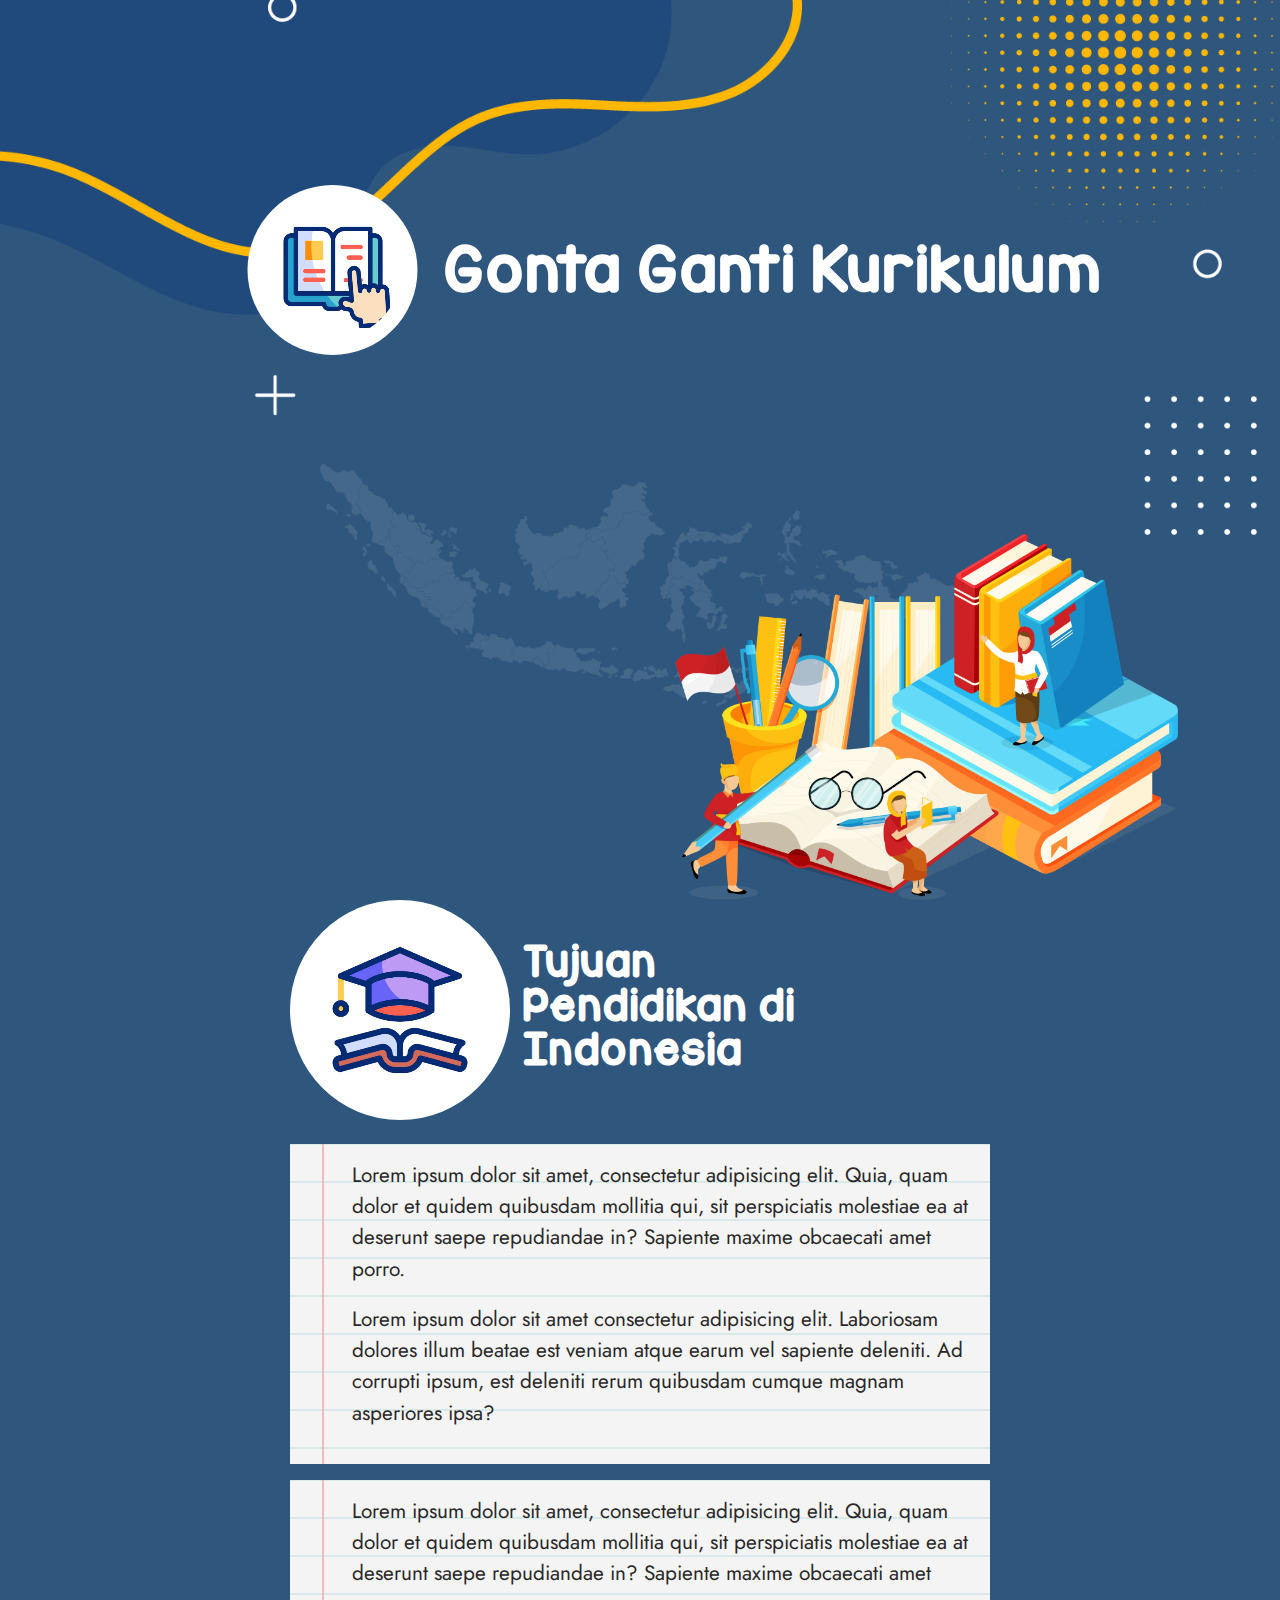
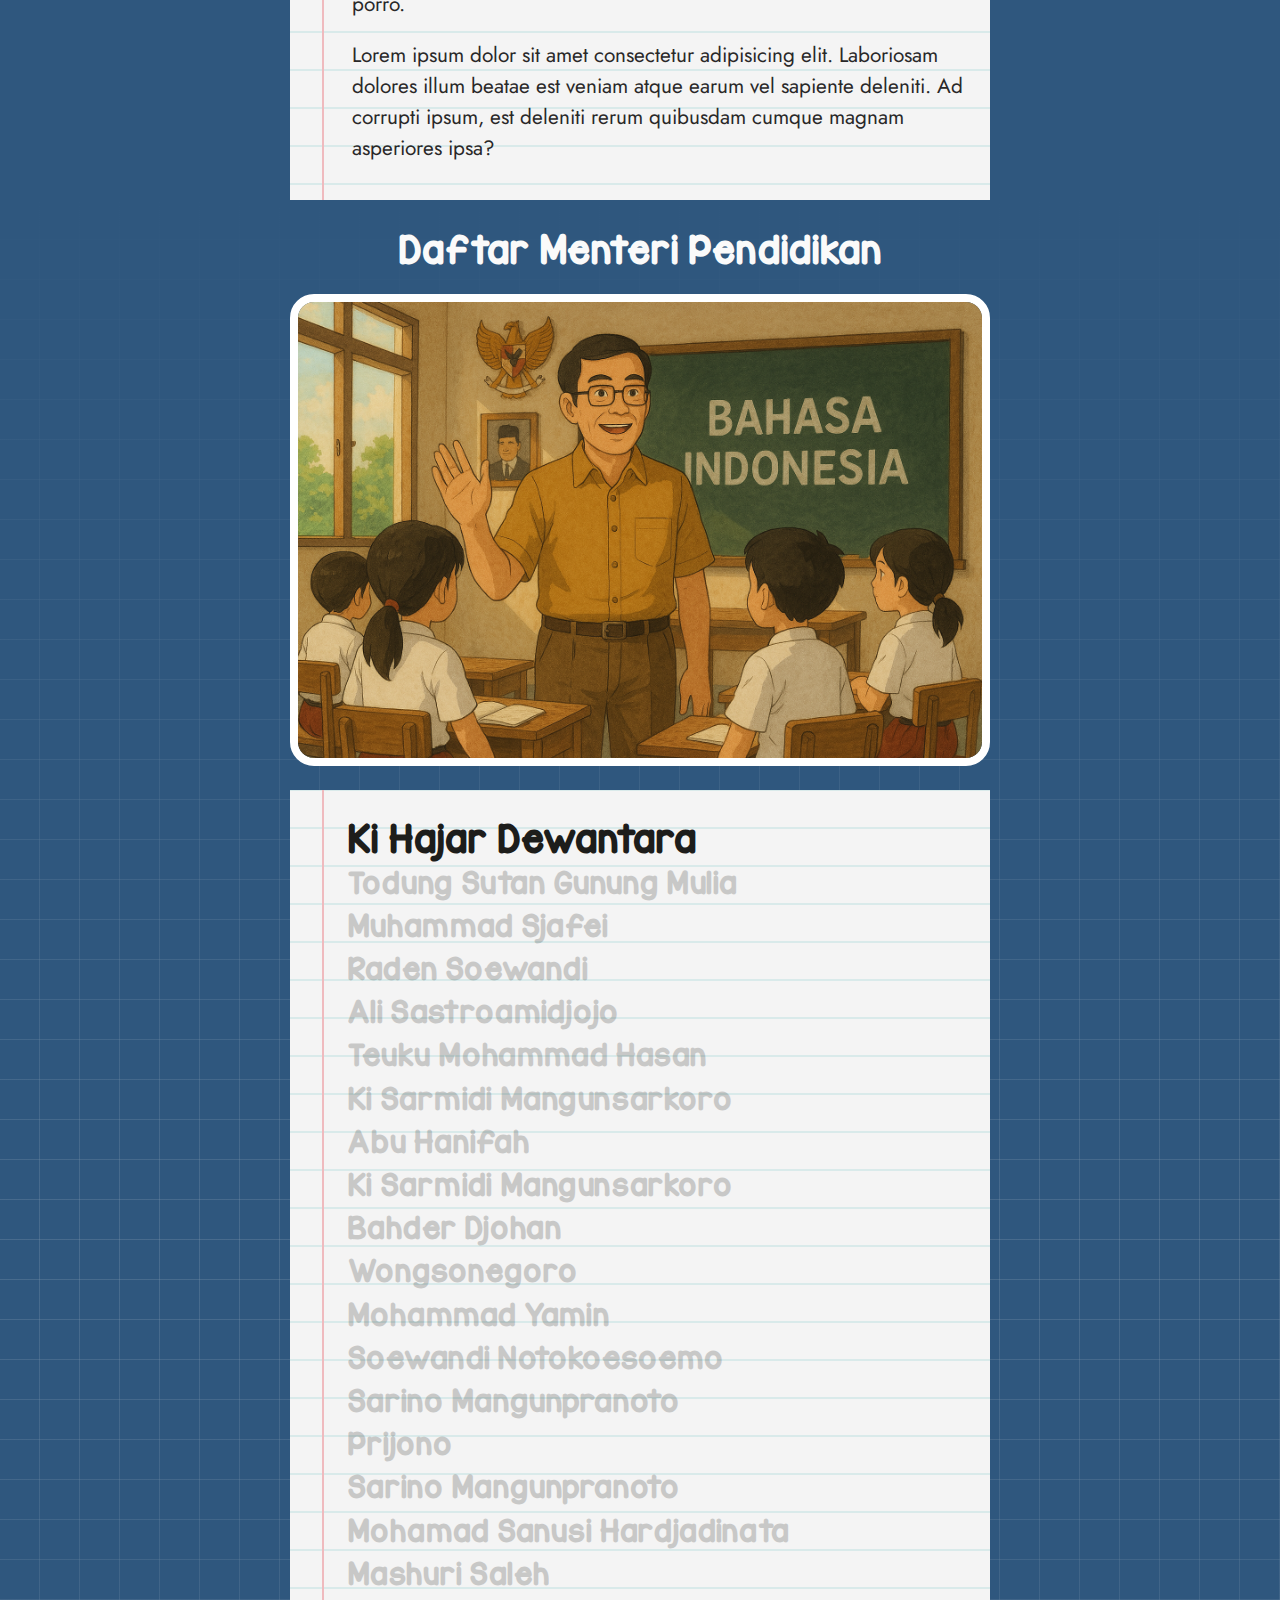
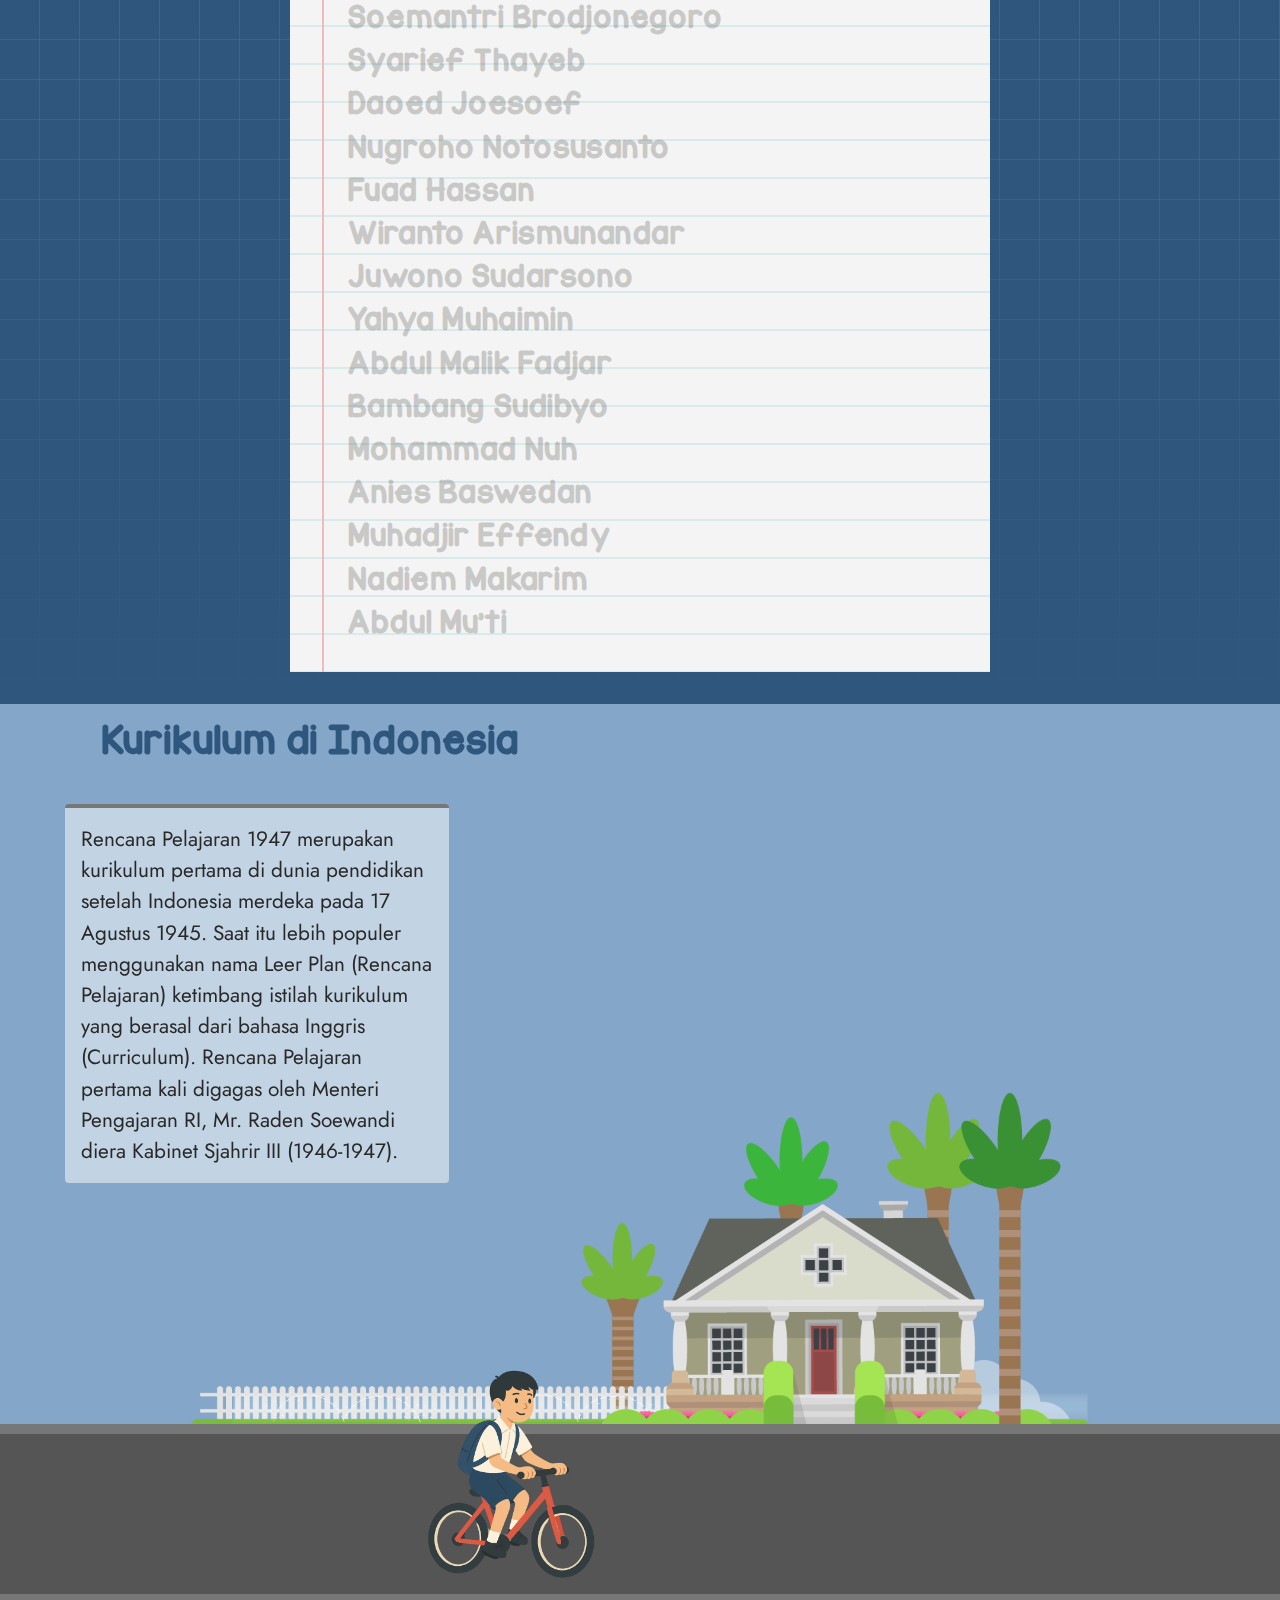
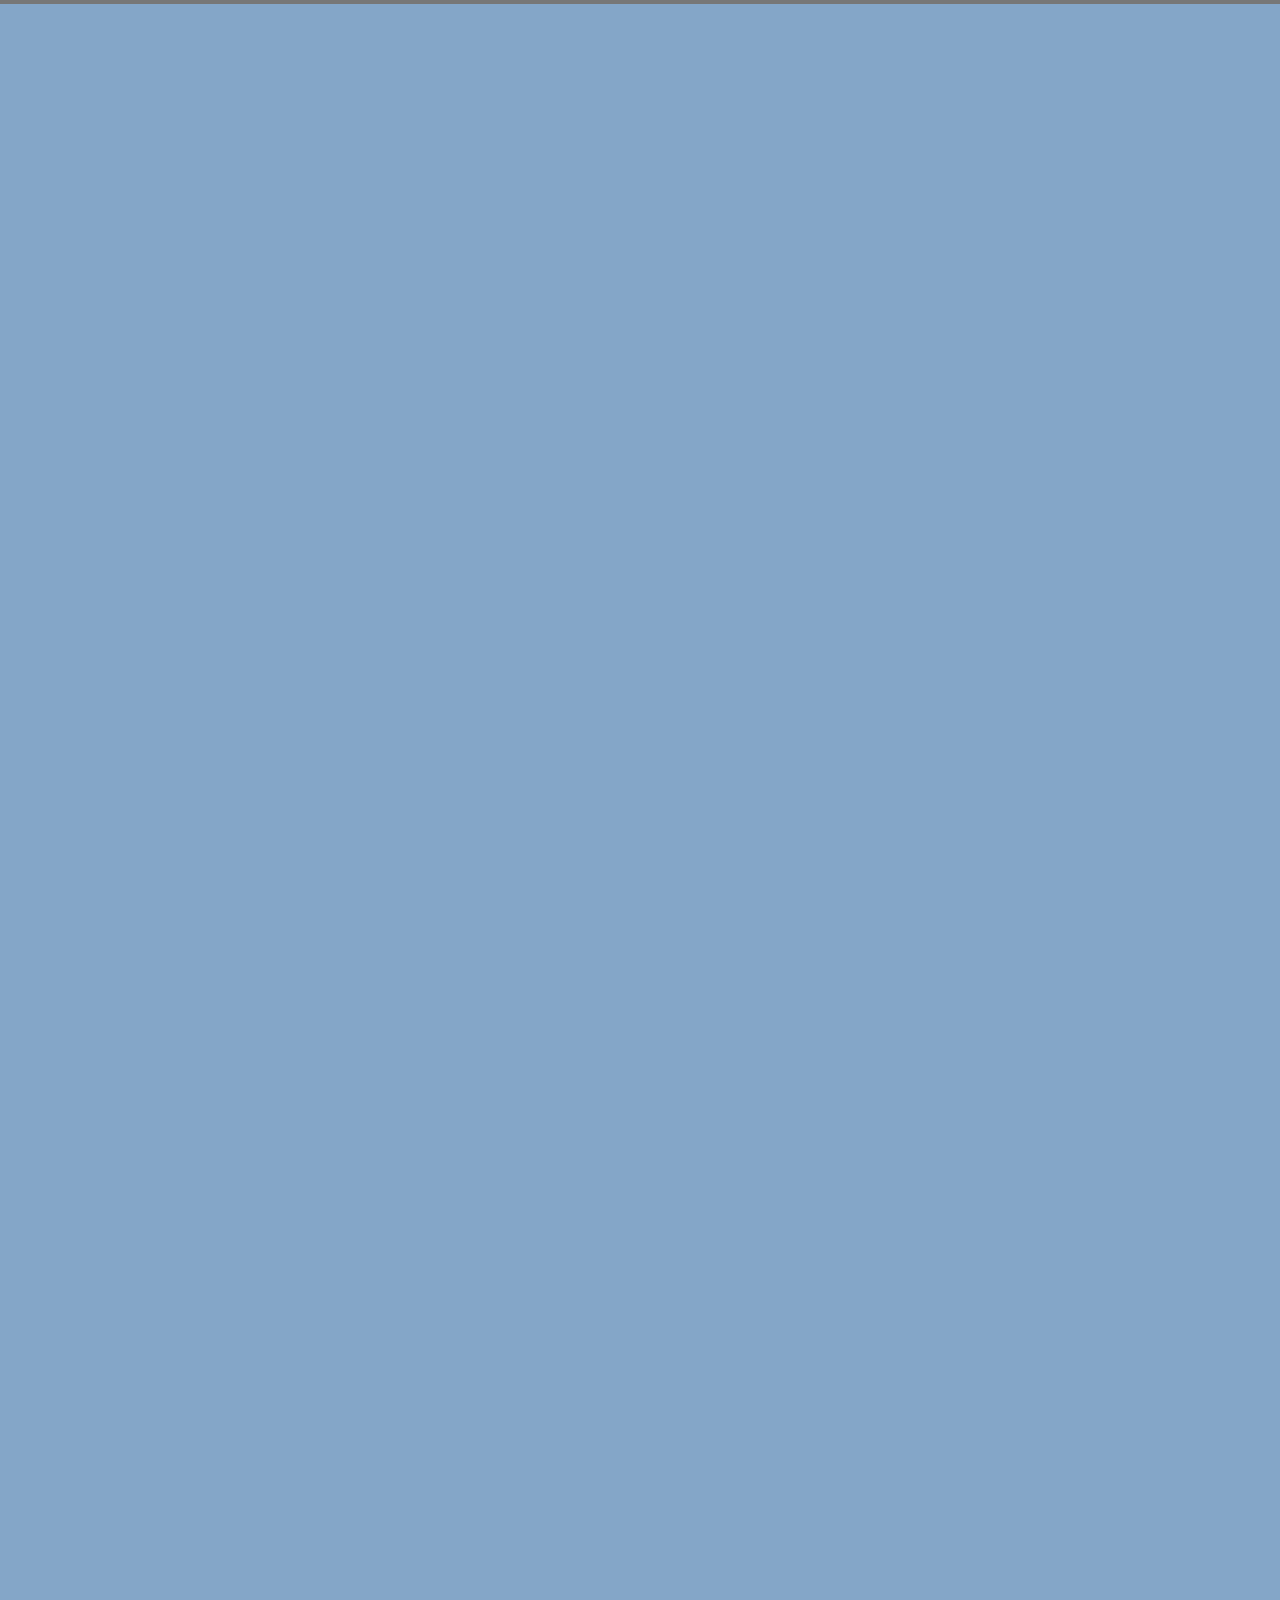
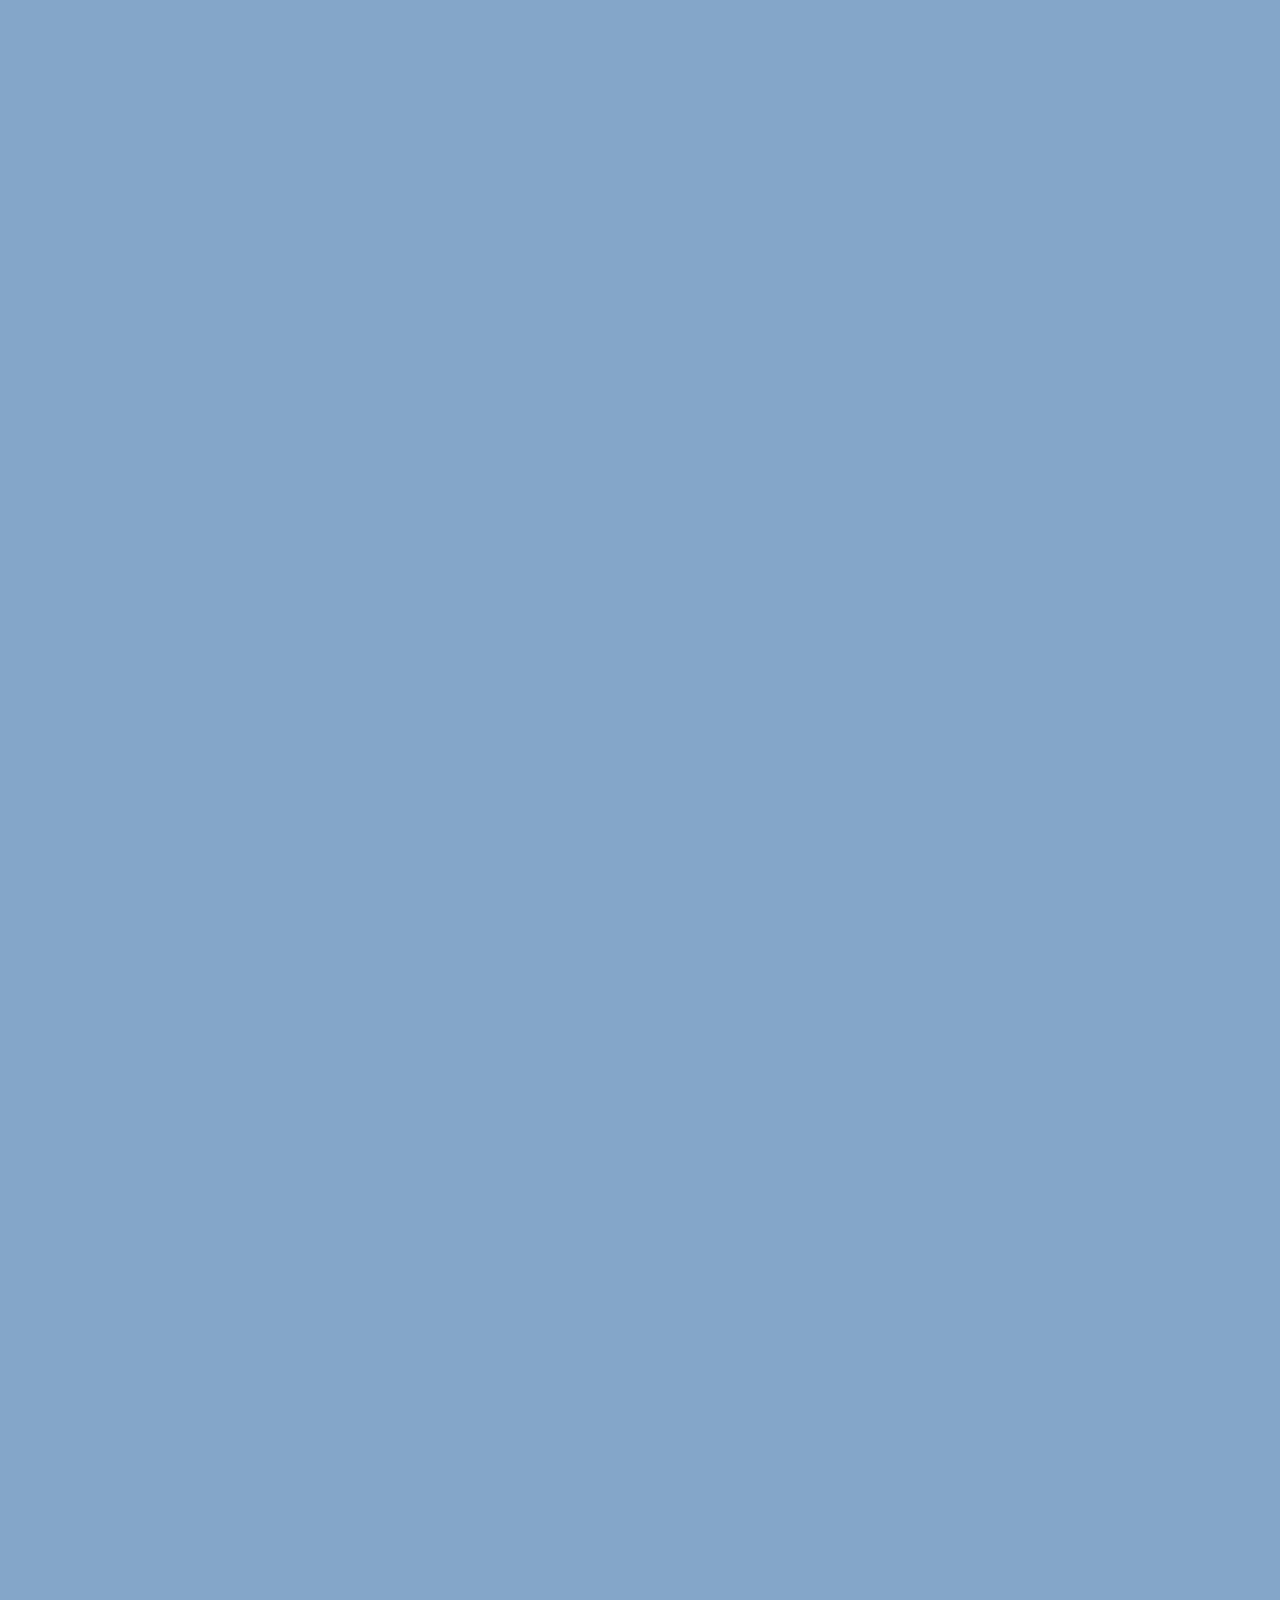
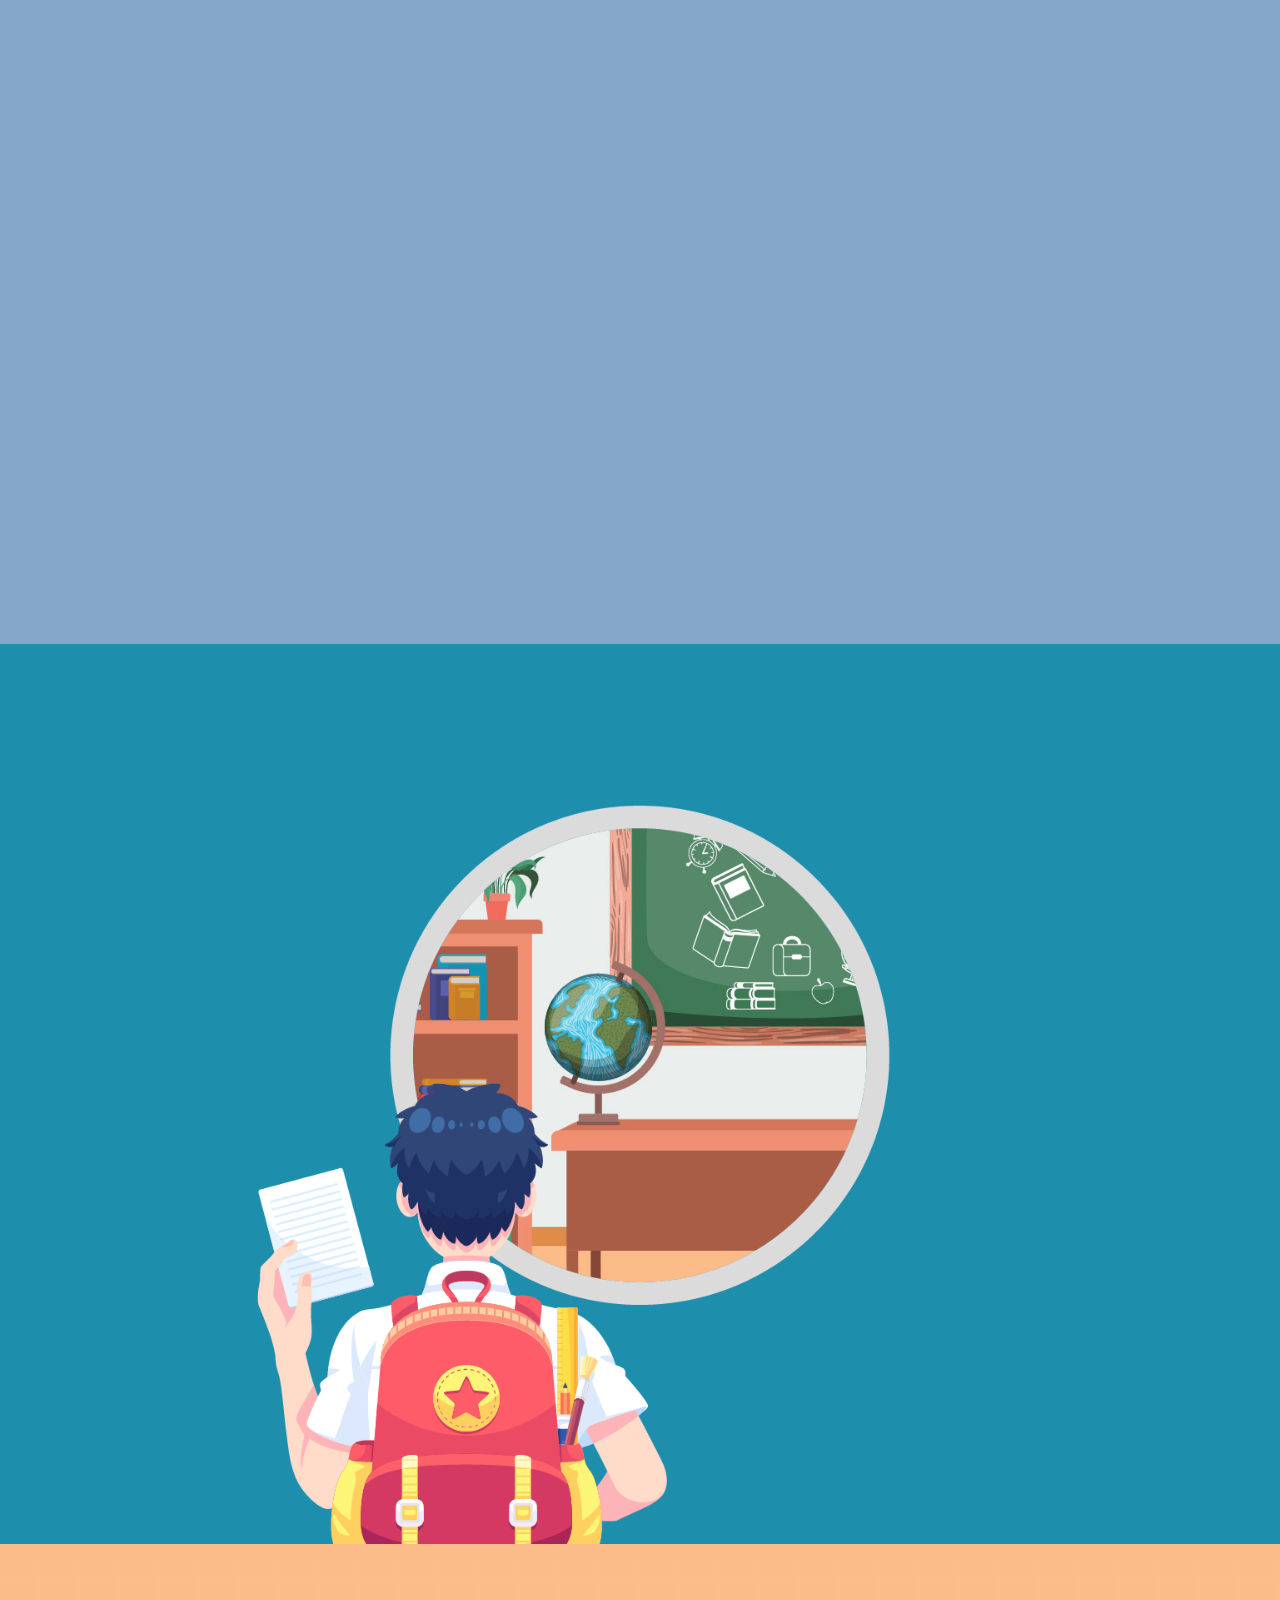
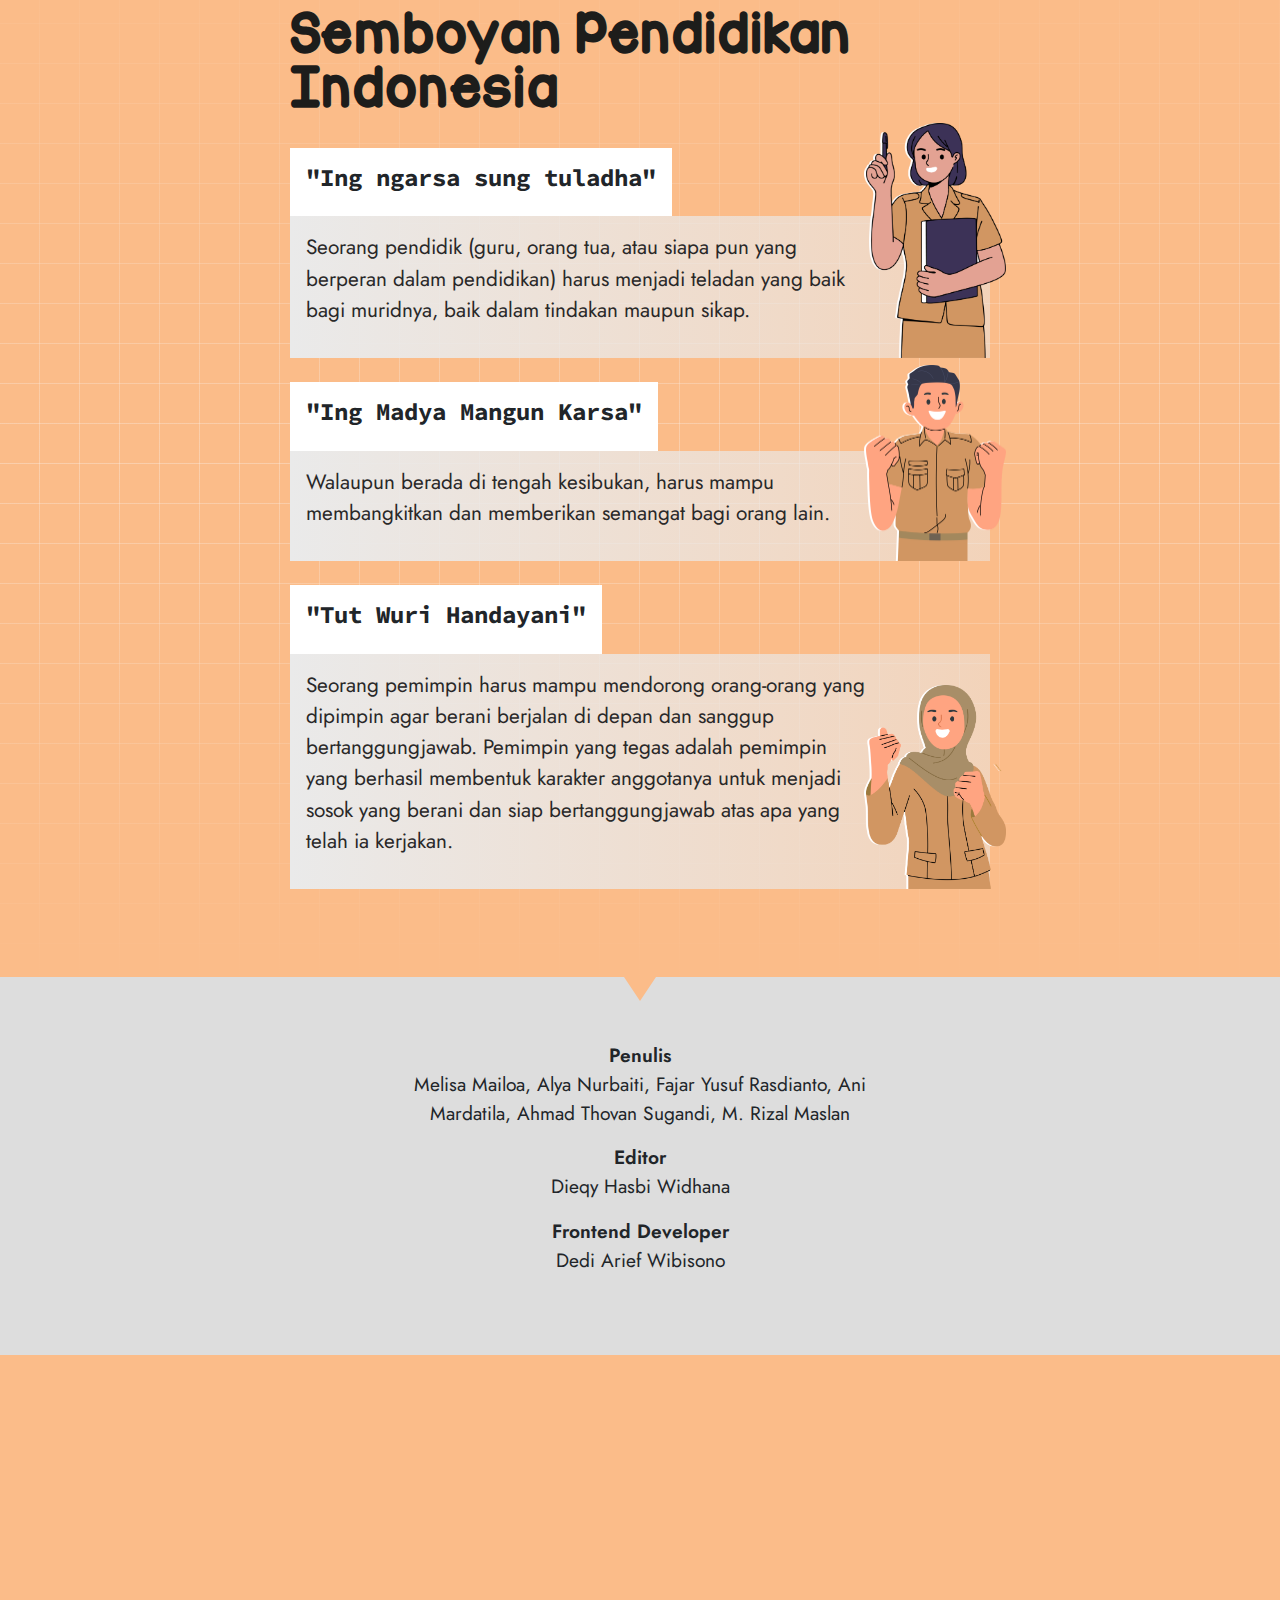
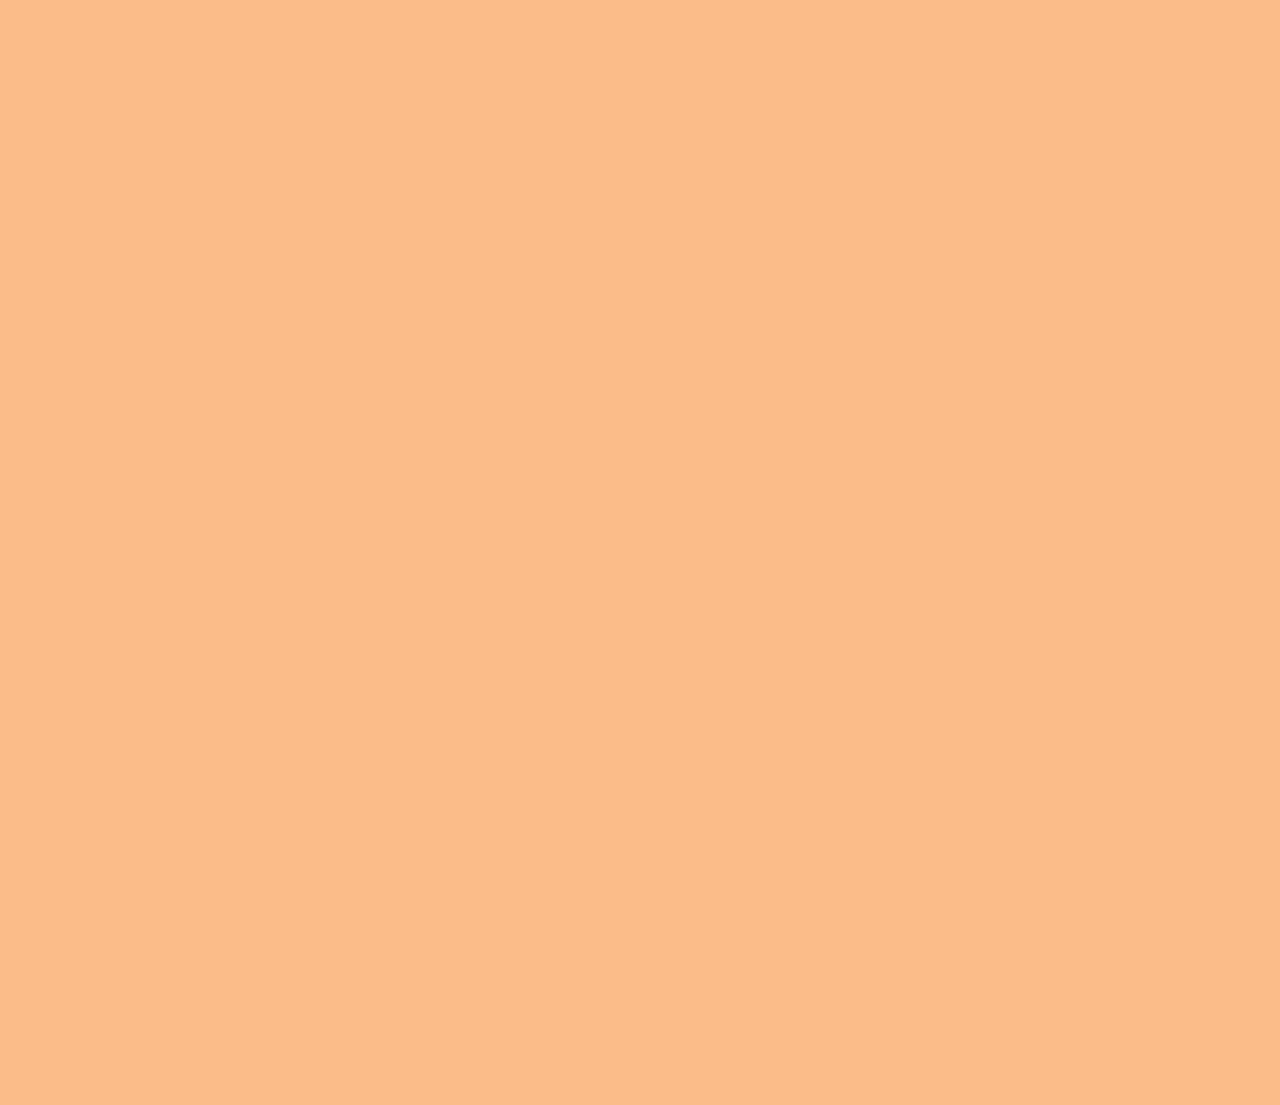
==== commit 9e07a8a7: "ded" ====
--- a/index.html
+++ b/index.html
@@ -208,7 +208,7 @@
                         </div>
                         <div class="box">
                             <p>
-                                Lorem ipsum dolor sit amet consectetur adipisicing elit. In totam nulla dolores quis perspiciatis eaque eos magnam quidem ipsum accusantium minus placeat ex perferendis facere, quae inventore quos sint rerum.
+                                Rencana Pelajaran 1947 merupakan kurikulum pertama di dunia pendidikan setelah Indonesia merdeka pada 17 Agustus 1945. Saat itu lebih populer menggunakan nama Leer Plan (Rencana Pelajaran) ketimbang istilah kurikulum yang berasal dari bahasa Inggris (Curriculum). Rencana Pelajaran pertama kali digagas oleh Menteri Pengajaran RI, Mr. Raden Soewandi diera Kabinet Sjahrir III (1946-1947).
                             </p>
                         </div>
                     </div>
--- a/sass/style.css
+++ b/sass/style.css
@@ -1 +1 @@
-﻿@import"https://fonts.googleapis.com/css2?family=Zain:wght@300;400;900&family=Russo+One:wght@400;600&family=Rubik&family=Paytone+One&family=Source+Code+Pro:wght@400;900&family=Jost:ital,wght@0,100..900;1,100..900&family=Roboto&family=Outfit:wght@300;400;900&family=Sigmar&family=Righteous&display=swap";@font-face{font-family:"guru";src:url("guru.woff2");src:local("guru");src:url("guru.woff2") format("woff2")}.load{background:linear-gradient(to top, white, white);padding:16px;border-radius:24px;margin-bottom:32px;position:relative}.load::after{width:0;height:0;border-left:25px solid transparent;border-right:25px solid transparent;border-top:50px solid #fff;content:"";position:absolute;left:50%;top:100%;transform:translate(-50%, -50%);z-index:-1}.labels{background:#840020;padding:4px 8px;color:#fff;text-transform:uppercase;width:fit-content;margin:0 auto 8px;font-size:1rem}@media screen and (max-width: 768px){.labels{margin:0}}.preloader{position:fixed;top:0;bottom:0;left:0;right:0;z-index:999999;background:#2f577e;background-size:contain}.preloader::before{content:"";position:absolute;inset:0;width:100%;height:100%;background:linear-gradient(to top, #2f577e, rgba(47, 87, 126, 0.6), #2f577e)}.preloader .waiting{position:absolute;transform:translate(-50%, -50%);left:50%;top:50%;width:100%}.preloader .waiting svg{width:100%;height:100%;visibility:hidden}.preloader .animate{-webkit-animation-duration:.5s;animation-duration:.5s;-webkit-animation-fill-mode:both;animation-fill-mode:both;-webkit-animation-timing-function:linear;animation-timing-function:linear;animation-iteration-count:infinite;-webkit-animation-iteration-count:infinite;-webkit-animation-name:bounce;animation-name:bounce}@-webkit-keyframes bounce{0%,100%{-webkit-transform:translateX(0)}50%{-webkit-transform:translateX(-10px)}}@keyframes bounce{0%,100%{transform:translateX(0)}50%{transform:translateX(-10px)}}.preloader .bounce{-webkit-animation-name:bounce;animation-name:bounce}.mb-80{margin-bottom:20vh}.source-code{font-family:"Source Code Pro"}.highcharts-figure,.highcharts-data-table table{min-width:310px;max-width:800px;margin:1em auto}#container{height:500px}@media screen and (max-width: 768px){#container{height:450px}}.highcharts-data-table table{font-family:Verdana,sans-serif;border-collapse:collapse;border:1px solid #ebebeb;margin:10px auto;text-align:center;width:100%;max-width:500px}.highcharts-data-table caption{padding:1em 0;font-size:1.2em;color:#555}.highcharts-data-table th{font-weight:600;padding:.5em}.highcharts-data-table td,.highcharts-data-table th,.highcharts-data-table caption{padding:.5em}.highcharts-data-table thead tr,.highcharts-data-table tr:nth-child(even){background:#f8f8f8}.highcharts-data-table tr:hover{background:#f1f7ff}section{padding:32px 0;background:#2f577e;min-height:100vh;z-index:11;position:relative}section h3{font-family:"guru",sans-serif;font-weight:700;color:#124646;font-size:2rem}@media screen and (max-width: 768px){section h3{font-size:1.6rem}}section .bg-block{background:#fff;padding:16px;border-radius:16px}section p,section li{font-size:1.3rem}@media screen and (max-width: 768px){section p,section li{font-size:1.2rem}}@media screen and (max-width: 400px){section p,section li{font-size:1.2rem}}.slick-next,.slick-prev{z-index:17 !important;width:40px;height:40px;border-radius:50%;background:rgba(206,147,82,.8)}.slick-next:focus,.slick-next:hover,.slick-prev:focus,.slick-prev:hover{background:rgba(206,147,82,.5)}.slick-next::before,.slick-prev::before{font-family:"fontAwesome" !important;font-size:32px !important;color:#fff !important;font-weight:700 !important}@media screen and (max-width: 766px){.slick-next::before,.slick-prev::before{font-size:32px !important}}.slick-prev{left:-16px !important}@media screen and (max-width: 768px){.slick-prev{left:-16px !important}}.slick-prev::before{content:"" !important}.slick-next{right:-16px !important}@media screen and (max-width: 768px){.slick-next{right:-16px !important}}.slick-next::before{content:"" !important}.sticky-mode{position:sticky;left:0;right:0;top:0;bottom:0;min-height:100vh}.wrap-detikx{width:700px;position:relative;margin:0 auto}@media screen and (max-width: 766px){.wrap-detikx{width:90%;margin:0 auto;display:block}}.line-line{width:100%;height:1px;background:linear-gradient(to right, transparent, white, transparent);margin:24px 0}.totop{position:relative;z-index:19}.firstletter::first-letter{float:left;font-weight:bold;margin-right:8px;font-size:60px;font-size:6rem;line-height:40px;line-height:4rem;height:4rem;text-transform:uppercase}main{overflow-x:clip;background:#2f577e}main p{color:#292828}html,body{position:relative;height:100%;background:#2f577e;font-family:"Jost" !important;font-weight:400}html h1,html h2,body h1,body h2{font-family:"Jost";color:#124646;font-weight:700}h4,h5{font-family:"Jost",sans-serif !important;font-weight:bold}.slick-slide{margin:0 8px}.slick-list{margin:0 -8px}.img{width:100%}.img img{width:100%;height:100%;object-fit:cover}section .nav-pills .nav-link.active,section .nav-pills .show>.nav-link{background:#333;color:#fff}section .nav-pills .nav-link{border-radius:25px}.dashboard-content{display:none}#nav.no_index,#share{z-index:19}#nav.dark{background:rgba(0,0,0,.5) !important}.footer{z-index:22}.share_icon>a i{font-size:25px !important;line-height:initial !important}@media screen and (max-width: 766px){.share_icon>a i{font-size:16px !important;line-height:initial !important;width:30px !important;height:30px !important}}#nav{background:rgba(0,0,0,.5) !important}.bg-blues{background:#2f577e !important;position:relative;z-index:12}.share_icon>a{padding:0 !important}.ismobile{opacity:0 !important}@media screen and (max-width: 768px){.ismobile{opacity:1 !important}}.isdesktop{opacity:1 !important}@media screen and (max-width: 768px){.isdesktop{opacity:0 !important}}.baca-detikx .bacajuga_box{display:initial !important}.baca-detikx .bacajuga_box .container{display:none}.baca-detikx .bacajuga{width:100% !important;display:block}.baca-detikx .bacajuga a{display:inline-block;padding:0px;width:47% !important;margin:0 8px;border-radius:24px;position:relative;height:320px;text-align:left}.baca-detikx .bacajuga a::after{border-radius:24px}@media screen and (max-width: 766px){.baca-detikx .bacajuga a{width:100% !important;margin:4px 0}}.baca-detikx .bacajuga a:hover{text-decoration:none;color:orange !important}.baca-detikx .bacajuga a article{position:absolute;top:initial;width:100%;background:linear-gradient(to top, black, transparent);padding:8px 16px;border-radius:24px;bottom:0;transform:initial}.baca-detikx .bacajuga a article h2{font-family:"Jost" !important;font-size:1.2rem;color:#fff !important}.haha,.hahad{background:#fff;border-radius:16px;padding:0px 8px;position:absolute;top:165px;right:0}@media screen and (max-width: 768px){.haha,.hahad{display:none;color:#333;top:140px}}.haha:hover,.hahad:hover{background:rgba(206,147,82,.5)}.all-helping{position:absolute;inset:0;background:#fff;text-align:center;width:100%;height:100%;z-index:17}.slider{display:none}.slider.slick-initialized{display:block}@media screen and (max-width: 768px){.help-bawah{position:fixed;bottom:0;left:0;right:0;width:100%;height:59px;background:#ccc;z-index:21}}.color-white{color:#fafafa}.color-second{color:#42d4bf}.add-shadow{text-shadow:2px 2px #000}.sticky{position:sticky;padding:8px;width:70px;z-index:21;top:50%;float:right}@media screen and (max-width: 768px){.sticky{position:sticky;padding:8px;width:100%;background:#42d4bf;z-index:30;top:92vh;height:60px}}@media screen and (max-width: 768px){.sticky .navigation{text-align:center;margin:0 auto}}@media screen and (max-width: 768px){.sticky .navigation a{display:inline-block;margin:0 8px}}.font-bold{font-weight:bold}#scroll-down-animation{position:absolute;top:90%;left:50%;z-index:3;transform:translate(-50%, -50%)}#scroll-down-animation small{color:#fafafa}.mouse{margin:0 auto;display:block;border-radius:50px;border:2px solid #fafafa;height:50px;width:25px;position:relative}.move{position:absolute;background-color:#fafafa;height:10px;width:10px;border-radius:50%;left:50%;transform:translateX(-50%);animation:move 2s linear infinite}@keyframes move{0%{transform:translate(-50%, 5px);opacity:0}50%{transform:translate(-50%, 20px);opacity:1}100%{transform:translate(-50%, 40px);opacity:0}}.creditx{min-height:auto !important}.creditx .alls{width:75%;font-size:1.2rem;margin:0 auto;text-align:center;margin-bottom:16px}@media screen and (max-width: 768px){.creditx .alls{width:100%;font-size:1rem}}.creditx .alls .jobs{font-weight:600}.tgl{font-family:"Source Code Pro";margin:16px 0;width:fit-content}.alls{margin-bottom:16px}.banner .bgbg{position:absolute;inset:0;width:100%;z-index:1;height:100%}.banner .bgbg::before{content:"";position:absolute;inset:0;width:100%;height:100%;background:linear-gradient(45deg, rgba(47, 87, 126, 0.9), rgba(47, 87, 126, 0.7))}.banner .bgbg img{width:100%;height:100%;object-fit:cover}@keyframes indo{0%,100%{left:50%}50%{left:53%}}.banner .indo{position:absolute;left:50%;z-index:1;top:50%;animation:indo 9s linear infinite;translate:-50% -50%;width:50%;height:auto;opacity:.1}@media screen and (max-width: 768px){.banner .indo{width:110%;top:36%}}.banner .indo img{width:100%;height:100%;object-fit:contain}.banner .image{position:absolute;bottom:0;right:0;width:42%;height:auto;z-index:5}.banner .image::after{content:"";position:absolute;bottom:0;left:0;right:0;z-index:6;height:10vh;width:100%;background:linear-gradient(to top, #2f577e, transparent)}@media screen and (max-width: 768px){.banner .image::after{width:150%;left:-50%}}@media screen and (max-width: 768px){.banner .image{position:absolute;bottom:8%;right:-16%;width:70%;height:60%}}.banner .image img{width:100%;height:100%;object-fit:contain}@media screen and (max-width: 768px){.banner .image img{object-fit:cover}}.banner .bg{position:absolute;bottom:0;left:0;width:fit-content;height:70%;z-index:2}@media screen and (max-width: 768px){.banner .bg{height:50%;left:-8%;bottom:8%}}.banner .bg img{width:100%;height:100%;object-fit:contain}@media screen and (max-width: 768px){.banner .bg img{object-fit:cover}}@keyframes MoveUpDown{0%{bottom:-15%;opacity:0}20%{bottom:-15%;opacity:1}50%{bottom:5%;opacity:1}90%{bottom:5%;opacity:0}100%{bottom:5%;opacity:0}}@keyframes MoveUpDownMob{0%{bottom:0%;opacity:0}20%{bottom:0%;opacity:1}50%{bottom:15%;opacity:1}90%{bottom:15%;opacity:0}100%{bottom:15%;opacity:0}}.banner .pensil{position:absolute;animation:MoveUpDown 8s linear infinite;bottom:0;left:0;z-index:1;width:fit-content;height:70%;scale:.7}@media screen and (max-width: 768px){.banner .pensil{height:fit-content;left:-8%;animation:MoveUpDownMob 8s linear infinite}}.banner .pensil img{width:100%;height:100%;object-fit:contain}.banner .title{position:absolute;left:50%;top:20%;z-index:6;translate:-50% -50%}@media screen and (max-width: 768px){.banner .title{width:90%;top:28%;text-align:center}}.banner .title h2{font-size:3rem;font-family:"Russo One";font-weight:400}@media screen and (max-width: 768px){.banner .title h2{font-size:2.5rem;line-height:2.5rem}}.banner svg{font-family:"Russo One",sans-serif;position:absolute;width:100%;height:auto;z-index:3;translate:-50% -50%;left:50%;top:45%}@media screen and (max-width: 768px){.banner .help-second svg{top:52% !important}}.banner .help-zero svg{top:30% !important}@media screen and (max-width: 768px){.banner .help-zero svg{top:38% !important}}.banner svg text{text-transform:uppercase;animation:stroke 5s infinite alternate;stroke-width:2;stroke:#124646;font-size:140px}@keyframes stroke{0%{fill:rgba(72,138,20,0);stroke:#124646;stroke-dashoffset:25%;stroke-dasharray:0 50%;stroke-width:2}70%{fill:rgba(72,138,20,0);stroke:#124646}80%{fill:rgba(72,138,20,0);stroke:#124646;stroke-width:3}100%{fill:#124646;stroke:rgba(54,95,160,0);stroke-dashoffset:-25%;stroke-dasharray:50% 0;stroke-width:0}}.bannerx .bawah{position:absolute;bottom:-16px;left:-24%;width:50%;height:auto}.bannerx .bawah img{width:100%;height:100%;object-fit:contain}.bannerx .indo{position:absolute;left:50%;z-index:1;top:65%;animation:indo 9s linear infinite;translate:-50% -50%;width:50%;height:auto;opacity:.1}@media screen and (max-width: 768px){.bannerx .indo{width:110%;top:36%}}.bannerx .indo img{width:100%;height:100%;object-fit:contain}.bannerx .title{position:absolute;left:50%;top:30%;translate:-23% -50%;width:90%;z-index:6;padding:16px 32px 16px 70px}@media screen and (max-width: 768px){.bannerx .title{position:absolute;left:70%;top:40%;text-align:left;translate:-50% -50%;width:85%;z-index:6;padding:8px}}.bannerx .title h2{font-size:3.3rem;margin-bottom:0;font-family:"guru";color:#fff}@media screen and (max-width: 768px){.bannerx .title h2{font-size:2.5rem}}.bannerx .white-animate{width:170px;height:170px;position:absolute;left:24%;top:30%;translate:-35% -50%;z-index:7;border-radius:50%;vertical-align:middle;padding:16px;position:absolute;background:#fff}@media screen and (max-width: 768px){.bannerx .white-animate{left:10%;top:40%;translate:-50% -50%;z-index:7;border-radius:0 50% 50% 0%;vertical-align:middle;padding:16px;position:absolute;background:#fff;width:110px;height:110px}}.bannerx .white-animate video{width:100%;height:100%;border-radius:50%}.bannerx .cek{position:absolute;right:0;bottom:0;width:50%;height:auto}.bannerx .cek img{width:100%;height:100%;object-fit:contain}.bannerx .bgbg{position:absolute;right:8%;bottom:0;width:40%;z-index:5;height:auto}@media screen and (max-width: 768px){.bannerx .bgbg{position:absolute;right:-16%;bottom:16%;width:100%;z-index:5;height:auto}}.bannerx .bgbg img{width:100%;height:100%;object-fit:contain}.bannerx .abstract{position:absolute;inset:0;width:100%;height:auto;z-index:4}.bannerx .abstract img{width:100%;height:100%;object-fit:cover}:root{--bg-color: #f4f4f4;--line-color-1: #366;--line-color-2: #a9a9a9}.tujuan{padding:0}.tujuan .white-animate{width:220px;height:220px;display:inline-block;border-radius:50%;vertical-align:middle;padding:16px;background:#fff}@media screen and (max-width: 768px){.tujuan .white-animate{width:110px;height:110px}}.tujuan .white-animate video{width:100%;height:100%;border-radius:50%}.tujuan .kertas{padding:16px 16px 16px 62px;width:100%;height:100%;position:relative;background-color:var(--bg-color);background-image:linear-gradient(#d9eaea 2.5px, transparent 1.5px),linear-gradient(#d9eaea 2px, transparent 2px);background-position:-2.5px -2.5px,-1px -1px;background-size:0 9px,24px 38px}@media screen and (max-width: 768px){.tujuan .kertas{background-size:0 9px,24px 24px}}.tujuan .kertas::before{content:"";position:absolute;left:32px;top:0;bottom:0;width:2px;height:100%;background:#efbabe}.tujuan .kertas p{margin-bottom:1.2rem}@media screen and (max-width: 768px){.tujuan .kertas p{margin-bottom:1.3rem}}.judul-h3{display:inline-block;margin-left:8px;width:50%;vertical-align:middle}.judul-h3 h3{font-size:2.3rem;color:#fff}@media screen and (max-width: 768px){.judul-h3 h3{font-size:1.7rem}}.menteri{background-image:linear-gradient(rgba(252, 252, 252, 0.3) 1.5px, transparent 1.5px),linear-gradient(90deg, rgba(252, 252, 252, 0.3) 1.5px, transparent 1.5px),linear-gradient(rgba(250, 250, 250, 0.3) 1px, transparent 1px),linear-gradient(90deg, rgba(250, 250, 250, 0.3) 1px, transparent 1px);background-position:-1.5px -1.5px,-1.5px -1.5px,-1px -1px,-1px -1px;background-size:0 100px,0 100px,40px 40px,40px 40px}.menteri::after{content:"";position:absolute;inset:0;width:100%;height:100%;background:linear-gradient(to top, #2f577e, rgba(47, 87, 126, 0.6), #2f577e)}.menteri .image{width:100%;height:fit-content;margin:24px 0;border:8px solid #fff;border-radius:24px}.menteri .image img{width:100%;border-radius:16px;height:100%;object-fit:contain}.gsap-horizon{padding:0;background:linear-gradient(to right, #84a6c8, #84a6c8)}.gsap-horizon .sepeda{width:20vw;height:auto;position:absolute;left:10%;bottom:24px;z-index:12}@media screen and (max-width: 768px){.gsap-horizon .sepeda{width:200px}}.gsap-horizon .sepeda img{width:100%;height:100%;object-fit:contain}.pembukaan{min-height:auto}.lini-masa{background:#fbbc89;padding:0}.lini-masa .semboyan{width:100%;height:100%;position:relative;background-color:#fbbc89;background-image:linear-gradient(rgba(252, 252, 252, 0.3) 1.5px, transparent 1.5px),linear-gradient(90deg, rgba(252, 252, 252, 0.3) 1.5px, transparent 1.5px),linear-gradient(rgba(250, 250, 250, 0.3) 1px, transparent 1px),linear-gradient(90deg, rgba(250, 250, 250, 0.3) 1px, transparent 1px);background-position:-1.5px -1.5px,-1.5px -1.5px,-1px -1px,-1px -1px;background-size:0 100px,0 100px,40px 40px,40px 40px}.lini-masa .semboyan::after{content:"";position:absolute;inset:0;width:100%;height:100%;background:linear-gradient(to top, #fbbc89, transparent, #fbbc89)}.lini-masa .judul{font-size:2.8rem;color:#1d1d1b}@media screen and (max-width: 768px){.lini-masa .judul{font-size:2.2rem}}.lini-masa .blocking{display:block;margin-bottom:24px}.lini-masa .blocking .naming{display:inline-block;vertical-align:top}.lini-masa .blocking .naming h4{font-size:2.4rem}.lini-masa .blocking .desc{display:inline-block;margin-left:8px;width:80%;vertical-align:top}.lini-masa .contentx{margin-bottom:24px;position:relative}.lini-masa .contentx .guru{position:absolute;right:-16px;bottom:0;width:140px;height:auto;filter:drop-shadow(-2px 0px 0px #fff)}@media screen and (max-width: 768px){.lini-masa .contentx .guru{right:-16%;bottom:0;width:120px}}.lini-masa .contentx .guru img{width:100%;height:100%;object-fit:contain}.lini-masa .contentx .titlex{padding:16px;background:#fff;width:fit-content}@media screen and (max-width: 768px){.lini-masa .contentx .titlex{padding:8px}}.lini-masa .contentx .titlex h4{font-size:1.5rem;font-family:"Source Code Pro" !important}@media screen and (max-width: 768px){.lini-masa .contentx .titlex h4{font-size:1.3rem}}.lini-masa .contentx .desc{padding:16px 120px 16px 16px;background:linear-gradient(to right, #eaeaea, rgba(234, 234, 234, 0.5))}@media screen and (max-width: 768px){.lini-masa .contentx .desc{padding:8px 65px 8px 8px}}.wrapper,.content{position:relative;width:100%;z-index:1}.content .section{padding:64px 0}.content .section{width:100%;position:relative;min-height:100vh}.content .section.hero{background-image:url("../img/kelas.jpg");background-position:center center;background-repeat:no-repeat;background-size:cover}.image-container{width:100%;height:100vh;position:absolute;top:0;left:0;right:0;z-index:2;perspective:500px;overflow:hidden}.image-container img{width:100%;height:100%;object-fit:cover;object-position:center center}.kuri{background:#ddd}.kuri::before{width:0;height:0;position:absolute;left:50%;z-index:10;top:0;translate:-50% 0%;border-left:16px solid transparent;border-right:16px solid transparent;border-top:24px solid #fbbc89;content:""}.kertas{padding:16px 16px 16px 32px;width:100%;height:100%;position:relative;background-color:var(--bg-color);background-image:linear-gradient(#d9eaea 2.5px, transparent 1.5px),linear-gradient(#d9eaea 2px, transparent 2px);background-position:-2.5px -2.5px,-1px -1px;background-size:0 9px,24px 38px}@media screen and (max-width: 768px){.kertas{background-size:0 9px,24px 24px}}.kertas::before{content:"";position:absolute;left:32px;top:0;bottom:0;width:2px;height:100%;background:#efbabe}.kertas p{margin-bottom:1.2rem}@media screen and (max-width: 768px){.kertas p{margin-bottom:1.3rem}}.hello li{scroll-snap-align:center;padding-left:.2em}.hello li{scroll-snap-align:center;padding-left:.2em}.hello li>span{display:inline-block}.hello .cols2{padding-left:20px;display:flex}.hello h1,.hello ul,.hello li{font-weight:800;color:#1d1d1b;line-height:2.2rem;font-family:"guru";font-size:2rem;margin:8px 0}@media screen and (max-width: 768px){.hello h1,.hello ul,.hello li{margin:2px 0;font-size:1.5rem;line-height:2rem}}.hello h1{flex-grow:0;align-self:flex-start}.hello ul{list-style-type:none;padding-left:0}.btn-click{background:#fff;padding:16px;font-weight:bold;font-size:1.5rem}.lanjut{position:absolute;right:8%;bottom:32px;font-size:17px;text-transform:uppercase;text-decoration:none;padding:1em 2.5em;display:inline-block;cursor:pointer;border-radius:6em;transition:all .2s;border:none;font-weight:700;color:#000;background-color:#fff}.lanjut:hover{transform:translateY(-3px);box-shadow:0 10px 20px rgba(0,0,0,.2)}.lanjut:hover::after{transform:scaleX(1.4) scaleY(1.6);opacity:0}.lanjut:active{transform:translateY(-1px);box-shadow:0 5px 10px rgba(0,0,0,.2)}.lanjut::after{content:"";display:inline-block;height:100%;width:100%;border-radius:100px;position:absolute;top:0;left:0;z-index:-1;transition:all .4s}.containerx{width:300%;height:100vh;display:flex;flex-wrap:nowrap}.containerx .rutex{display:block;margin-bottom:8px}@media screen and (max-width: 768px){.containerx .rutex{margin-bottom:4px}}.containerx .bullet{width:35px;height:35px;background:#49efc3;border-radius:50%;text-align:center;padding:3px;font-weight:600;vertical-align:middle;color:#0a4e3c;font-size:1.2rem;display:inline-block}.containerx .bullet.or{background:#f7bd42}.containerx .namex{font-family:"jost";font-size:1.2rem;vertical-align:middle;display:inline-block;width:80%}@media screen and (max-width: 768px){.containerx .namex{font-size:1rem}}.containerx .road{width:100%;height:20vh;background:#555;position:absolute;z-index:3;bottom:0}.containerx .lane{width:100%;height:6px;background:repeating-linear-gradient(80deg, #fff 10%, #fff 50%, transparent 75%, transparent 100%);position:absolute;top:50%;transform:translateY(-50%);background-size:40px 100%}.containerx .sidewalk{width:100%;height:10px;background:#777;position:absolute}.containerx .sidewalk.top{top:0}.containerx .sidewalk.bottom{bottom:0}.containerx .panelx{width:100%;height:100%;font-size:1.5em;position:relative;box-sizing:border-box;padding:0px}.containerx .panelx .title{position:absolute;top:2%;left:8%}.containerx .panelx h3{color:#fff}.containerx .panelx .box{padding:16px;z-index:5;background:rgba(255,255,255,.5);position:absolute;border-top:4px solid #777;border-radius:4px;top:100px;text-align:left;width:30%;left:65px}.containerx .panelx .box-tops{top:125px}.containerx .panelx .box-mintops{top:-8px}@media screen and (max-width: 768px){.containerx .panelx .box{width:85%;left:8px}}.containerx .panelx .box p{margin-bottom:0}.containerx .panelx .sudirman{position:absolute;left:50%;top:50%;transform:translate(0%, -50%);width:auto;height:80%;z-index:3}.containerx .panelx .sudirman img{width:100%;height:100%;object-fit:contain}.containerx .panelx .kota{position:absolute;bottom:20vh;width:100%;height:80%;z-index:3}@media screen and (max-width: 768px){.containerx .panelx .kota{position:absolute;width:150%;height:fit-content;z-index:3}}.containerx .panelx .kota img{width:100%;height:100%;object-fit:contain}.ag-format-container{width:100%;margin:0 auto;position:relative}.ag-timeline-block{padding:10px 0}.ag-timeline_title-box{padding:0 0 30px;text-align:center}.ag-timeline_tagline{font-size:40px;color:#54595f}.ag-timeline_title{background-image:url(https://raw.githubusercontent.com/SochavaAG/example-mycode/master/pens/timeline/images/bg.jpg);background-repeat:no-repeat;background-position:50% 50%;background-size:cover;-webkit-background-clip:text;background-clip:text;text-fill-color:transparent;color:transparent;font-size:80px}.ag-timeline_item{margin:0 0 50px;position:relative}.ag-timeline_item:nth-child(2n){text-align:right}.ag-timeline{display:inline-block;width:100%;max-width:100%;margin:0 auto;position:relative}.ag-timeline_line{width:4px;background-color:#f1f5ff;position:absolute;top:2px;left:50%;bottom:0;-webkit-transform:translateX(-50%);-moz-transform:translateX(-50%);-ms-transform:translateX(-50%);-o-transform:translateX(-50%);transform:translateX(-50%)}.ag-timeline_line-progress{width:100%;height:20%;background-color:#6498cf;position:relative}.ag-timeline_line-progress .imgs{position:absolute;bottom:0px;width:50px;left:0px;height:50px;z-index:999;max-width:initial}@media screen and (max-width: 768px){.ag-timeline_line-progress .imgs{width:30px;height:30px}}.ag-timeline_line-progress .imgs img{width:100%;height:100%;object-fit:contain}.ag-timeline-card_box{padding:0 0 20px 50%}.ag-timeline_item:nth-child(2n) .ag-timeline-card_box{padding:0 50% 20px 0}.ag-timeline-card_point-box{display:inline-block;margin:0 14px 0 -28px}.ag-timeline_item:nth-child(2n) .ag-timeline-card_point-box{margin:0 -28px 0 14px}.ag-timeline-card_point{height:64px;line-height:64px;width:64px;border:3px solid skyblue;background-color:#fff;text-align:center;font-family:"Jost",sans-serif;font-size:20px;font-weight:bold;color:#1d1d1b;-webkit-border-radius:50%;-moz-border-radius:50%;border-radius:50%}.js-ag-active .ag-timeline-card_point{color:#fff;background-color:#6498cf}.ag-timeline-card_meta-box{display:inline-block}.ag-timeline-card_meta{margin:10px 0 0;font-family:"Jost";font-weight:bold;font-size:28px;color:#1d1d1b}.ag-timeline-card_item{display:inline-block;width:45%;margin:-77px 0 0;background-color:#f3f3f3;opacity:0;-webkit-border-radius:6px;-moz-border-radius:6px;border-radius:6px;-webkit-box-shadow:0 0 0 0 rgba(0,0,0,.5);-moz-box-shadow:0 0 0 0 rgba(0,0,0,.5);-o-box-shadow:0 0 0 0 rgba(0,0,0,.5);box-shadow:0 0 0 0 rgba(0,0,0,.5);-webkit-transition:-webkit-transform .5s,opacity .5s;-moz-transition:-moz-transform .5s,opacity .5s;-o-transition:-o-transform .5s,opacity .5s;transition:transform .5s,opacity .5s;position:relative}.ag-timeline_item:nth-child(2n+1) .ag-timeline-card_item{-webkit-transform:translateX(-200%);-moz-transform:translateX(-200%);-ms-transform:translateX(-200%);-o-transform:translateX(-200%);transform:translateX(-200%)}.ag-timeline_item:nth-child(2n) .ag-timeline-card_item{-webkit-transform:translateX(200%);-moz-transform:translateX(200%);-ms-transform:translateX(200%);-o-transform:translateX(200%);transform:translateX(200%)}.js-ag-active.ag-timeline_item:nth-child(2n+1) .ag-timeline-card_item,.js-ag-active.ag-timeline_item:nth-child(2n) .ag-timeline-card_item{opacity:1;-webkit-transform:translateX(0);-moz-transform:translateX(0);-ms-transform:translateX(0);-o-transform:translateX(0);transform:translateX(0)}.ag-timeline-card_arrow{height:18px;width:18px;margin-top:20px;background-color:#f3f3f3;z-index:-1;position:absolute;top:0;right:0;-webkit-transform:rotate(45deg);-moz-transform:rotate(45deg);-ms-transform:rotate(45deg);-o-transform:rotate(45deg);transform:rotate(45deg)}.ag-timeline_item:nth-child(2n+1) .ag-timeline-card_arrow{margin-left:calc(-18px / 2);margin-right:calc(-18px / 2)}.ag-timeline_item:nth-child(2n) .ag-timeline-card_arrow{margin-left:-10px;right:auto;left:0}.ag-timeline-card_img{width:100%}.ag-timeline-card_info{padding:20px 30px}.ag-timeline-card_title{display:none;font-family:"Source Code Pro",sans-serif;font-weight:bold;font-size:24px;line-height:28px;color:#1d1d1b;margin-bottom:16px}.ag-timeline-card_desc{line-height:1.45;font-size:1.2rem;color:#1d1d1b}@media only screen and (max-width: 979px){.ag-timeline_line{left:40px}.ag-timeline_item:nth-child(2n){text-align:left}.ag-timeline-card_box,.ag-timeline_item:nth-child(2n) .ag-timeline-card_box{padding:0 0 20px}.ag-timeline-card_meta-box{display:none}.ag-timeline-card_point-box,.ag-timeline_item:nth-child(2n) .ag-timeline-card_point-box{margin:0 0 0 8px}.ag-timeline-card_item{width:auto;margin:-65px 0 0 75px}.ag-timeline_item:nth-child(2n+1) .ag-timeline-card_item,.ag-timeline_item:nth-child(2n) .ag-timeline-card_item{-webkit-transform:translateX(200%);-moz-transform:translateX(200%);-ms-transform:translateX(200%);-o-transform:translateX(200%);transform:translateX(200%)}.ag-timeline_item:nth-child(2n+1) .ag-timeline-card_arrow{right:auto;left:0}.ag-timeline-card_title{display:block}.ag-timeline-card_arrow{margin-top:12px}}@media only screen and (max-width: 767px){.ag-format-container{width:96%}.ag-timeline-card_img{height:auto;width:auto}}@media only screen and (max-width: 639px){.ag-timeline_title{font-size:60px}.ag-timeline-card_info{padding:10px 15px}.ag-timeline-card_desc{font-size:14px}}@media(min-width: 768px)and (max-width: 979px){.ag-format-container{width:750px}}@media(min-width: 980px)and (max-width: 1161px){.ag-format-container{width:960px}}/*# sourceMappingURL=style.css.map */
+﻿@import"https://fonts.googleapis.com/css2?family=Zain:wght@300;400;900&family=Russo+One:wght@400;600&family=Rubik&family=Paytone+One&family=Source+Code+Pro:wght@400;900&family=Jost:ital,wght@0,100..900;1,100..900&family=Roboto&family=Outfit:wght@300;400;900&family=Sigmar&family=Righteous&display=swap";@font-face{font-family:"guru";src:url("guru.woff2");src:local("guru");src:url("guru.woff2") format("woff2")}.load{background:linear-gradient(to top, white, white);padding:16px;border-radius:24px;margin-bottom:32px;position:relative}.load::after{width:0;height:0;border-left:25px solid transparent;border-right:25px solid transparent;border-top:50px solid #fff;content:"";position:absolute;left:50%;top:100%;transform:translate(-50%, -50%);z-index:-1}.labels{background:#840020;padding:4px 8px;color:#fff;text-transform:uppercase;width:fit-content;margin:0 auto 8px;font-size:1rem}@media screen and (max-width: 768px){.labels{margin:0}}.preloader{position:fixed;top:0;bottom:0;left:0;right:0;z-index:999999;background:#2f577e;background-size:contain}.preloader::before{content:"";position:absolute;inset:0;width:100%;height:100%;background:linear-gradient(to top, #2f577e, rgba(47, 87, 126, 0.6), #2f577e)}.preloader .waiting{position:absolute;transform:translate(-50%, -50%);left:50%;top:50%;width:100%}.preloader .waiting svg{width:100%;height:100%;visibility:hidden}.preloader .animate{-webkit-animation-duration:.5s;animation-duration:.5s;-webkit-animation-fill-mode:both;animation-fill-mode:both;-webkit-animation-timing-function:linear;animation-timing-function:linear;animation-iteration-count:infinite;-webkit-animation-iteration-count:infinite;-webkit-animation-name:bounce;animation-name:bounce}@-webkit-keyframes bounce{0%,100%{-webkit-transform:translateX(0)}50%{-webkit-transform:translateX(-10px)}}@keyframes bounce{0%,100%{transform:translateX(0)}50%{transform:translateX(-10px)}}.preloader .bounce{-webkit-animation-name:bounce;animation-name:bounce}.mb-80{margin-bottom:20vh}.source-code{font-family:"Source Code Pro"}.highcharts-figure,.highcharts-data-table table{min-width:310px;max-width:800px;margin:1em auto}#container{height:500px}@media screen and (max-width: 768px){#container{height:450px}}.highcharts-data-table table{font-family:Verdana,sans-serif;border-collapse:collapse;border:1px solid #ebebeb;margin:10px auto;text-align:center;width:100%;max-width:500px}.highcharts-data-table caption{padding:1em 0;font-size:1.2em;color:#555}.highcharts-data-table th{font-weight:600;padding:.5em}.highcharts-data-table td,.highcharts-data-table th,.highcharts-data-table caption{padding:.5em}.highcharts-data-table thead tr,.highcharts-data-table tr:nth-child(even){background:#f8f8f8}.highcharts-data-table tr:hover{background:#f1f7ff}section{padding:32px 0;background:#2f577e;min-height:100vh;z-index:11;position:relative}section h3{font-family:"guru",sans-serif;font-weight:700;color:#124646;font-size:2rem}@media screen and (max-width: 768px){section h3{font-size:1.6rem}}section .bg-block{background:#fff;padding:16px;border-radius:16px}section p,section li{font-size:1.3rem}@media screen and (max-width: 768px){section p,section li{font-size:1.2rem}}@media screen and (max-width: 400px){section p,section li{font-size:1.2rem}}.slick-next,.slick-prev{z-index:17 !important;width:40px;height:40px;border-radius:50%;background:rgba(206,147,82,.8)}.slick-next:focus,.slick-next:hover,.slick-prev:focus,.slick-prev:hover{background:rgba(206,147,82,.5)}.slick-next::before,.slick-prev::before{font-family:"fontAwesome" !important;font-size:32px !important;color:#fff !important;font-weight:700 !important}@media screen and (max-width: 766px){.slick-next::before,.slick-prev::before{font-size:32px !important}}.slick-prev{left:-16px !important}@media screen and (max-width: 768px){.slick-prev{left:-16px !important}}.slick-prev::before{content:"" !important}.slick-next{right:-16px !important}@media screen and (max-width: 768px){.slick-next{right:-16px !important}}.slick-next::before{content:"" !important}.sticky-mode{position:sticky;left:0;right:0;top:0;bottom:0;min-height:100vh}.wrap-detikx{width:700px;position:relative;margin:0 auto}@media screen and (max-width: 766px){.wrap-detikx{width:90%;margin:0 auto;display:block}}.line-line{width:100%;height:1px;background:linear-gradient(to right, transparent, white, transparent);margin:24px 0}.totop{position:relative;z-index:19}.firstletter::first-letter{float:left;font-weight:bold;margin-right:8px;font-size:60px;font-size:6rem;line-height:40px;line-height:4rem;height:4rem;text-transform:uppercase}main{overflow-x:clip;background:#2f577e}main p{color:#292828}html,body{position:relative;height:100%;background:#2f577e;font-family:"Jost" !important;font-weight:400}html h1,html h2,body h1,body h2{font-family:"Jost";color:#124646;font-weight:700}h4,h5{font-family:"Jost",sans-serif !important;font-weight:bold}.slick-slide{margin:0 8px}.slick-list{margin:0 -8px}.img{width:100%}.img img{width:100%;height:100%;object-fit:cover}section .nav-pills .nav-link.active,section .nav-pills .show>.nav-link{background:#333;color:#fff}section .nav-pills .nav-link{border-radius:25px}.dashboard-content{display:none}#nav.no_index,#share{z-index:19}#nav.dark{background:rgba(0,0,0,.5) !important}.footer{z-index:22}.share_icon>a i{font-size:25px !important;line-height:initial !important}@media screen and (max-width: 766px){.share_icon>a i{font-size:16px !important;line-height:initial !important;width:30px !important;height:30px !important}}#nav{background:rgba(0,0,0,.5) !important}.bg-blues{background:#2f577e !important;position:relative;z-index:12}.share_icon>a{padding:0 !important}.ismobile{opacity:0 !important}@media screen and (max-width: 768px){.ismobile{opacity:1 !important}}.isdesktop{opacity:1 !important}@media screen and (max-width: 768px){.isdesktop{opacity:0 !important}}.baca-detikx .bacajuga_box{display:initial !important}.baca-detikx .bacajuga_box .container{display:none}.baca-detikx .bacajuga{width:100% !important;display:block}.baca-detikx .bacajuga a{display:inline-block;padding:0px;width:47% !important;margin:0 8px;border-radius:24px;position:relative;height:320px;text-align:left}.baca-detikx .bacajuga a::after{border-radius:24px}@media screen and (max-width: 766px){.baca-detikx .bacajuga a{width:100% !important;margin:4px 0}}.baca-detikx .bacajuga a:hover{text-decoration:none;color:orange !important}.baca-detikx .bacajuga a article{position:absolute;top:initial;width:100%;background:linear-gradient(to top, black, transparent);padding:8px 16px;border-radius:24px;bottom:0;transform:initial}.baca-detikx .bacajuga a article h2{font-family:"Jost" !important;font-size:1.2rem;color:#fff !important}.haha,.hahad{background:#fff;border-radius:16px;padding:0px 8px;position:absolute;top:165px;right:0}@media screen and (max-width: 768px){.haha,.hahad{display:none;color:#333;top:140px}}.haha:hover,.hahad:hover{background:rgba(206,147,82,.5)}.all-helping{position:absolute;inset:0;background:#fff;text-align:center;width:100%;height:100%;z-index:17}.slider{display:none}.slider.slick-initialized{display:block}@media screen and (max-width: 768px){.help-bawah{position:fixed;bottom:0;left:0;right:0;width:100%;height:59px;background:#ccc;z-index:21}}.color-white{color:#fafafa}.color-second{color:#42d4bf}.add-shadow{text-shadow:2px 2px #000}.sticky{position:sticky;padding:8px;width:70px;z-index:21;top:50%;float:right}@media screen and (max-width: 768px){.sticky{position:sticky;padding:8px;width:100%;background:#42d4bf;z-index:30;top:92vh;height:60px}}@media screen and (max-width: 768px){.sticky .navigation{text-align:center;margin:0 auto}}@media screen and (max-width: 768px){.sticky .navigation a{display:inline-block;margin:0 8px}}.font-bold{font-weight:bold}#scroll-down-animation{position:absolute;top:90%;left:50%;z-index:3;transform:translate(-50%, -50%)}#scroll-down-animation small{color:#fafafa}.mouse{margin:0 auto;display:block;border-radius:50px;border:2px solid #fafafa;height:50px;width:25px;position:relative}.move{position:absolute;background-color:#fafafa;height:10px;width:10px;border-radius:50%;left:50%;transform:translateX(-50%);animation:move 2s linear infinite}@keyframes move{0%{transform:translate(-50%, 5px);opacity:0}50%{transform:translate(-50%, 20px);opacity:1}100%{transform:translate(-50%, 40px);opacity:0}}.creditx{min-height:auto !important}.creditx .alls{width:75%;font-size:1.2rem;margin:0 auto;text-align:center;margin-bottom:16px}@media screen and (max-width: 768px){.creditx .alls{width:100%;font-size:1rem}}.creditx .alls .jobs{font-weight:600}.tgl{font-family:"Source Code Pro";margin:16px 0;width:fit-content}.alls{margin-bottom:16px}.banner .bgbg{position:absolute;inset:0;width:100%;z-index:1;height:100%}.banner .bgbg::before{content:"";position:absolute;inset:0;width:100%;height:100%;background:linear-gradient(45deg, rgba(47, 87, 126, 0.9), rgba(47, 87, 126, 0.7))}.banner .bgbg img{width:100%;height:100%;object-fit:cover}@keyframes indo{0%,100%{left:50%}50%{left:53%}}.banner .indo{position:absolute;left:50%;z-index:1;top:50%;animation:indo 9s linear infinite;translate:-50% -50%;width:50%;height:auto;opacity:.1}@media screen and (max-width: 768px){.banner .indo{width:110%;top:36%}}.banner .indo img{width:100%;height:100%;object-fit:contain}.banner .image{position:absolute;bottom:0;right:0;width:42%;height:auto;z-index:5}.banner .image::after{content:"";position:absolute;bottom:0;left:0;right:0;z-index:6;height:10vh;width:100%;background:linear-gradient(to top, #2f577e, transparent)}@media screen and (max-width: 768px){.banner .image::after{width:150%;left:-50%}}@media screen and (max-width: 768px){.banner .image{position:absolute;bottom:8%;right:-16%;width:70%;height:60%}}.banner .image img{width:100%;height:100%;object-fit:contain}@media screen and (max-width: 768px){.banner .image img{object-fit:cover}}.banner .bg{position:absolute;bottom:0;left:0;width:fit-content;height:70%;z-index:2}@media screen and (max-width: 768px){.banner .bg{height:50%;left:-8%;bottom:8%}}.banner .bg img{width:100%;height:100%;object-fit:contain}@media screen and (max-width: 768px){.banner .bg img{object-fit:cover}}@keyframes MoveUpDown{0%{bottom:-15%;opacity:0}20%{bottom:-15%;opacity:1}50%{bottom:5%;opacity:1}90%{bottom:5%;opacity:0}100%{bottom:5%;opacity:0}}@keyframes MoveUpDownMob{0%{bottom:0%;opacity:0}20%{bottom:0%;opacity:1}50%{bottom:15%;opacity:1}90%{bottom:15%;opacity:0}100%{bottom:15%;opacity:0}}.banner .pensil{position:absolute;animation:MoveUpDown 8s linear infinite;bottom:0;left:0;z-index:1;width:fit-content;height:70%;scale:.7}@media screen and (max-width: 768px){.banner .pensil{height:fit-content;left:-8%;animation:MoveUpDownMob 8s linear infinite}}.banner .pensil img{width:100%;height:100%;object-fit:contain}.banner .title{position:absolute;left:50%;top:20%;z-index:6;translate:-50% -50%}@media screen and (max-width: 768px){.banner .title{width:90%;top:28%;text-align:center}}.banner .title h2{font-size:3rem;font-family:"Russo One";font-weight:400}@media screen and (max-width: 768px){.banner .title h2{font-size:2.5rem;line-height:2.5rem}}.banner svg{font-family:"Russo One",sans-serif;position:absolute;width:100%;height:auto;z-index:3;translate:-50% -50%;left:50%;top:45%}@media screen and (max-width: 768px){.banner .help-second svg{top:52% !important}}.banner .help-zero svg{top:30% !important}@media screen and (max-width: 768px){.banner .help-zero svg{top:38% !important}}.banner svg text{text-transform:uppercase;animation:stroke 5s infinite alternate;stroke-width:2;stroke:#124646;font-size:140px}@keyframes stroke{0%{fill:rgba(72,138,20,0);stroke:#124646;stroke-dashoffset:25%;stroke-dasharray:0 50%;stroke-width:2}70%{fill:rgba(72,138,20,0);stroke:#124646}80%{fill:rgba(72,138,20,0);stroke:#124646;stroke-width:3}100%{fill:#124646;stroke:rgba(54,95,160,0);stroke-dashoffset:-25%;stroke-dasharray:50% 0;stroke-width:0}}.bannerx .bawah{position:absolute;bottom:-16px;left:-24%;width:50%;height:auto}.bannerx .bawah img{width:100%;height:100%;object-fit:contain}.bannerx .indo{position:absolute;left:50%;z-index:1;top:65%;animation:indo 9s linear infinite;translate:-50% -50%;width:50%;height:auto;opacity:.1}@media screen and (max-width: 768px){.bannerx .indo{width:110%;top:36%}}.bannerx .indo img{width:100%;height:100%;object-fit:contain}.bannerx .title{position:absolute;left:50%;top:30%;translate:-23% -50%;width:90%;z-index:6;padding:16px 32px 16px 70px}@media screen and (max-width: 768px){.bannerx .title{position:absolute;left:70%;top:40%;text-align:left;translate:-50% -50%;width:85%;z-index:6;padding:8px}}.bannerx .title h2{font-size:3.3rem;margin-bottom:0;font-family:"guru";color:#fff}@media screen and (max-width: 768px){.bannerx .title h2{font-size:2.5rem}}.bannerx .white-animate{width:170px;height:170px;position:absolute;left:24%;top:30%;translate:-35% -50%;z-index:7;border-radius:50%;vertical-align:middle;padding:16px;position:absolute;background:#fff}@media screen and (max-width: 768px){.bannerx .white-animate{left:10%;top:40%;translate:-50% -50%;z-index:7;border-radius:0 50% 50% 0%;vertical-align:middle;padding:16px;position:absolute;background:#fff;width:110px;height:110px}}.bannerx .white-animate video{width:100%;height:100%;border-radius:50%}.bannerx .cek{position:absolute;right:0;bottom:0;width:50%;height:auto}.bannerx .cek img{width:100%;height:100%;object-fit:contain}.bannerx .bgbg{position:absolute;right:8%;bottom:0;width:40%;z-index:5;height:auto}@media screen and (max-width: 768px){.bannerx .bgbg{position:absolute;right:-16%;bottom:16%;width:100%;z-index:5;height:auto}}.bannerx .bgbg img{width:100%;height:100%;object-fit:contain}.bannerx .abstract{position:absolute;inset:0;width:100%;height:auto;z-index:4}.bannerx .abstract img{width:100%;height:100%;object-fit:cover}:root{--bg-color: #f4f4f4;--line-color-1: #366;--line-color-2: #a9a9a9}.tujuan{padding:0}.tujuan .white-animate{width:220px;height:220px;display:inline-block;border-radius:50%;vertical-align:middle;padding:16px;background:#fff}@media screen and (max-width: 768px){.tujuan .white-animate{width:110px;height:110px}}.tujuan .white-animate video{width:100%;height:100%;border-radius:50%}.tujuan .kertas{padding:16px 16px 16px 62px;width:100%;height:100%;position:relative;background-color:var(--bg-color);background-image:linear-gradient(#d9eaea 2.5px, transparent 1.5px),linear-gradient(#d9eaea 2px, transparent 2px);background-position:-2.5px -2.5px,-1px -1px;background-size:0 9px,24px 38px}@media screen and (max-width: 768px){.tujuan .kertas{background-size:0 9px,24px 24px}}.tujuan .kertas::before{content:"";position:absolute;left:32px;top:0;bottom:0;width:2px;height:100%;background:#efbabe}.tujuan .kertas p{margin-bottom:1.2rem}@media screen and (max-width: 768px){.tujuan .kertas p{margin-bottom:1.3rem}}.judul-h3{display:inline-block;margin-left:8px;width:50%;vertical-align:middle}.judul-h3 h3{font-size:2.3rem;color:#fff}@media screen and (max-width: 768px){.judul-h3 h3{font-size:1.7rem}}.menteri{background-image:linear-gradient(rgba(252, 252, 252, 0.3) 1.5px, transparent 1.5px),linear-gradient(90deg, rgba(252, 252, 252, 0.3) 1.5px, transparent 1.5px),linear-gradient(rgba(250, 250, 250, 0.3) 1px, transparent 1px),linear-gradient(90deg, rgba(250, 250, 250, 0.3) 1px, transparent 1px);background-position:-1.5px -1.5px,-1.5px -1.5px,-1px -1px,-1px -1px;background-size:0 100px,0 100px,40px 40px,40px 40px}.menteri::after{content:"";position:absolute;inset:0;width:100%;height:100%;background:linear-gradient(to top, #2f577e, rgba(47, 87, 126, 0.6), #2f577e)}.menteri .image{width:100%;height:fit-content;margin:24px 0;border:8px solid #fff;border-radius:24px}.menteri .image img{width:100%;border-radius:16px;height:100%;object-fit:contain}.gsap-horizon{padding:0;background:linear-gradient(to right, #84a6c8, #84a6c8)}.gsap-horizon .sepeda{width:20vw;height:auto;position:absolute;left:10%;bottom:24px;z-index:12}@media screen and (max-width: 768px){.gsap-horizon .sepeda{width:200px}}.gsap-horizon .sepeda img{width:100%;height:100%;object-fit:contain}.pembukaan{min-height:auto}.lini-masa{background:#fbbc89;padding:0}.lini-masa .semboyan{width:100%;height:100%;position:relative;background-color:#fbbc89;background-image:linear-gradient(rgba(252, 252, 252, 0.3) 1.5px, transparent 1.5px),linear-gradient(90deg, rgba(252, 252, 252, 0.3) 1.5px, transparent 1.5px),linear-gradient(rgba(250, 250, 250, 0.3) 1px, transparent 1px),linear-gradient(90deg, rgba(250, 250, 250, 0.3) 1px, transparent 1px);background-position:-1.5px -1.5px,-1.5px -1.5px,-1px -1px,-1px -1px;background-size:0 100px,0 100px,40px 40px,40px 40px}.lini-masa .semboyan::after{content:"";position:absolute;inset:0;width:100%;height:100%;background:linear-gradient(to top, #fbbc89, transparent, #fbbc89)}.lini-masa .judul{font-size:2.8rem;color:#1d1d1b}@media screen and (max-width: 768px){.lini-masa .judul{font-size:2.2rem}}.lini-masa .blocking{display:block;margin-bottom:24px}.lini-masa .blocking .naming{display:inline-block;vertical-align:top}.lini-masa .blocking .naming h4{font-size:2.4rem}.lini-masa .blocking .desc{display:inline-block;margin-left:8px;width:80%;vertical-align:top}.lini-masa .contentx{margin-bottom:24px;position:relative}.lini-masa .contentx .guru{position:absolute;right:-16px;bottom:0;width:140px;height:auto;filter:drop-shadow(-2px 0px 0px #fff)}@media screen and (max-width: 768px){.lini-masa .contentx .guru{right:-16%;bottom:0;width:120px}}.lini-masa .contentx .guru img{width:100%;height:100%;object-fit:contain}.lini-masa .contentx .titlex{padding:16px;background:#fff;width:fit-content}@media screen and (max-width: 768px){.lini-masa .contentx .titlex{padding:8px}}.lini-masa .contentx .titlex h4{font-size:1.5rem;font-family:"Source Code Pro" !important}@media screen and (max-width: 768px){.lini-masa .contentx .titlex h4{font-size:1.3rem}}.lini-masa .contentx .desc{padding:16px 120px 16px 16px;background:linear-gradient(to right, #eaeaea, rgba(234, 234, 234, 0.5))}@media screen and (max-width: 768px){.lini-masa .contentx .desc{padding:8px 65px 8px 8px}}.wrapper,.content{position:relative;width:100%;z-index:1}.content .section{padding:64px 0}.content .section{width:100%;position:relative;min-height:100vh}.content .section.hero{background-image:url("../img/kelas.jpg");background-position:center center;background-repeat:no-repeat;background-size:cover}.image-container{width:100%;height:100vh;position:absolute;top:0;left:0;right:0;z-index:2;perspective:500px;overflow:hidden}.image-container img{width:100%;height:100%;object-fit:cover;object-position:center center}.kuri{background:#ddd}.kuri::before{width:0;height:0;position:absolute;left:50%;z-index:10;top:0;translate:-50% 0%;border-left:16px solid transparent;border-right:16px solid transparent;border-top:24px solid #fbbc89;content:""}.kertas{padding:16px 16px 16px 32px;width:100%;height:100%;position:relative;background-color:var(--bg-color);background-image:linear-gradient(#d9eaea 2.5px, transparent 1.5px),linear-gradient(#d9eaea 2px, transparent 2px);background-position:-2.5px -2.5px,-1px -1px;background-size:0 9px,24px 38px}@media screen and (max-width: 768px){.kertas{background-size:0 9px,24px 24px}}.kertas::before{content:"";position:absolute;left:32px;top:0;bottom:0;width:2px;height:100%;background:#efbabe}.kertas p{margin-bottom:1.2rem}@media screen and (max-width: 768px){.kertas p{margin-bottom:1.3rem}}.hello li{scroll-snap-align:center;padding-left:.2em}.hello li{scroll-snap-align:center;padding-left:.2em}.hello li>span{display:inline-block}.hello .cols2{padding-left:20px;display:flex}.hello h1,.hello ul,.hello li{font-weight:800;color:#1d1d1b;line-height:2.2rem;font-family:"guru";font-size:2rem;margin:8px 0}@media screen and (max-width: 768px){.hello h1,.hello ul,.hello li{margin:2px 0;font-size:1.5rem;line-height:2rem}}.hello h1{flex-grow:0;align-self:flex-start}.hello ul{list-style-type:none;padding-left:0}.btn-click{background:#fff;padding:16px;font-weight:bold;font-size:1.5rem}.lanjut{position:absolute;right:8%;bottom:32px;font-size:17px;text-transform:uppercase;text-decoration:none;padding:1em 2.5em;display:inline-block;cursor:pointer;border-radius:6em;transition:all .2s;border:none;font-weight:700;color:#000;background-color:#fff}.lanjut:hover{transform:translateY(-3px);box-shadow:0 10px 20px rgba(0,0,0,.2)}.lanjut:hover::after{transform:scaleX(1.4) scaleY(1.6);opacity:0}.lanjut:active{transform:translateY(-1px);box-shadow:0 5px 10px rgba(0,0,0,.2)}.lanjut::after{content:"";display:inline-block;height:100%;width:100%;border-radius:100px;position:absolute;top:0;left:0;z-index:-1;transition:all .4s}.containerx{width:300%;height:100vh;display:flex;flex-wrap:nowrap}.containerx .rutex{display:block;margin-bottom:8px}@media screen and (max-width: 768px){.containerx .rutex{margin-bottom:4px}}.containerx .bullet{width:35px;height:35px;background:#49efc3;border-radius:50%;text-align:center;padding:3px;font-weight:600;vertical-align:middle;color:#0a4e3c;font-size:1.2rem;display:inline-block}.containerx .bullet.or{background:#f7bd42}.containerx .namex{font-family:"jost";font-size:1.2rem;vertical-align:middle;display:inline-block;width:80%}@media screen and (max-width: 768px){.containerx .namex{font-size:1rem}}.containerx .road{width:100%;height:20vh;background:#555;position:absolute;z-index:3;bottom:0}.containerx .lane{width:100%;height:6px;background:repeating-linear-gradient(80deg, #fff 10%, #fff 50%, transparent 75%, transparent 100%);position:absolute;top:50%;transform:translateY(-50%);background-size:40px 100%}.containerx .sidewalk{width:100%;height:10px;background:#777;position:absolute}.containerx .sidewalk.top{top:0}.containerx .sidewalk.bottom{bottom:0}.containerx .panelx{width:100%;height:100%;font-size:1.5em;position:relative;box-sizing:border-box;padding:0px}.containerx .panelx .title{position:absolute;top:2%;left:8%}.containerx .panelx h3{color:#2f577e}.containerx .panelx .box{padding:16px;z-index:5;background:rgba(255,255,255,.5);position:absolute;border-top:4px solid #777;border-radius:4px;top:100px;text-align:left;width:30%;left:65px}.containerx .panelx .box-tops{top:125px}.containerx .panelx .box-mintops{top:-8px}@media screen and (max-width: 768px){.containerx .panelx .box{width:85%;left:8px}}.containerx .panelx .box p{margin-bottom:0}.containerx .panelx .sudirman{position:absolute;left:50%;top:50%;transform:translate(0%, -50%);width:auto;height:80%;z-index:3}.containerx .panelx .sudirman img{width:100%;height:100%;object-fit:contain}.containerx .panelx .kota{position:absolute;bottom:20vh;width:100%;height:80%;z-index:3}@media screen and (max-width: 768px){.containerx .panelx .kota{position:absolute;width:150%;height:fit-content;z-index:3}}.containerx .panelx .kota img{width:100%;height:100%;object-fit:contain}.ag-format-container{width:100%;margin:0 auto;position:relative}.ag-timeline-block{padding:10px 0}.ag-timeline_title-box{padding:0 0 30px;text-align:center}.ag-timeline_tagline{font-size:40px;color:#54595f}.ag-timeline_title{background-image:url(https://raw.githubusercontent.com/SochavaAG/example-mycode/master/pens/timeline/images/bg.jpg);background-repeat:no-repeat;background-position:50% 50%;background-size:cover;-webkit-background-clip:text;background-clip:text;text-fill-color:transparent;color:transparent;font-size:80px}.ag-timeline_item{margin:0 0 50px;position:relative}.ag-timeline_item:nth-child(2n){text-align:right}.ag-timeline{display:inline-block;width:100%;max-width:100%;margin:0 auto;position:relative}.ag-timeline_line{width:4px;background-color:#f1f5ff;position:absolute;top:2px;left:50%;bottom:0;-webkit-transform:translateX(-50%);-moz-transform:translateX(-50%);-ms-transform:translateX(-50%);-o-transform:translateX(-50%);transform:translateX(-50%)}.ag-timeline_line-progress{width:100%;height:20%;background-color:#6498cf;position:relative}.ag-timeline_line-progress .imgs{position:absolute;bottom:0px;width:50px;left:0px;height:50px;z-index:999;max-width:initial}@media screen and (max-width: 768px){.ag-timeline_line-progress .imgs{width:30px;height:30px}}.ag-timeline_line-progress .imgs img{width:100%;height:100%;object-fit:contain}.ag-timeline-card_box{padding:0 0 20px 50%}.ag-timeline_item:nth-child(2n) .ag-timeline-card_box{padding:0 50% 20px 0}.ag-timeline-card_point-box{display:inline-block;margin:0 14px 0 -28px}.ag-timeline_item:nth-child(2n) .ag-timeline-card_point-box{margin:0 -28px 0 14px}.ag-timeline-card_point{height:64px;line-height:64px;width:64px;border:3px solid skyblue;background-color:#fff;text-align:center;font-family:"Jost",sans-serif;font-size:20px;font-weight:bold;color:#1d1d1b;-webkit-border-radius:50%;-moz-border-radius:50%;border-radius:50%}.js-ag-active .ag-timeline-card_point{color:#fff;background-color:#6498cf}.ag-timeline-card_meta-box{display:inline-block}.ag-timeline-card_meta{margin:10px 0 0;font-family:"Jost";font-weight:bold;font-size:28px;color:#1d1d1b}.ag-timeline-card_item{display:inline-block;width:45%;margin:-77px 0 0;background-color:#f3f3f3;opacity:0;-webkit-border-radius:6px;-moz-border-radius:6px;border-radius:6px;-webkit-box-shadow:0 0 0 0 rgba(0,0,0,.5);-moz-box-shadow:0 0 0 0 rgba(0,0,0,.5);-o-box-shadow:0 0 0 0 rgba(0,0,0,.5);box-shadow:0 0 0 0 rgba(0,0,0,.5);-webkit-transition:-webkit-transform .5s,opacity .5s;-moz-transition:-moz-transform .5s,opacity .5s;-o-transition:-o-transform .5s,opacity .5s;transition:transform .5s,opacity .5s;position:relative}.ag-timeline_item:nth-child(2n+1) .ag-timeline-card_item{-webkit-transform:translateX(-200%);-moz-transform:translateX(-200%);-ms-transform:translateX(-200%);-o-transform:translateX(-200%);transform:translateX(-200%)}.ag-timeline_item:nth-child(2n) .ag-timeline-card_item{-webkit-transform:translateX(200%);-moz-transform:translateX(200%);-ms-transform:translateX(200%);-o-transform:translateX(200%);transform:translateX(200%)}.js-ag-active.ag-timeline_item:nth-child(2n+1) .ag-timeline-card_item,.js-ag-active.ag-timeline_item:nth-child(2n) .ag-timeline-card_item{opacity:1;-webkit-transform:translateX(0);-moz-transform:translateX(0);-ms-transform:translateX(0);-o-transform:translateX(0);transform:translateX(0)}.ag-timeline-card_arrow{height:18px;width:18px;margin-top:20px;background-color:#f3f3f3;z-index:-1;position:absolute;top:0;right:0;-webkit-transform:rotate(45deg);-moz-transform:rotate(45deg);-ms-transform:rotate(45deg);-o-transform:rotate(45deg);transform:rotate(45deg)}.ag-timeline_item:nth-child(2n+1) .ag-timeline-card_arrow{margin-left:calc(-18px / 2);margin-right:calc(-18px / 2)}.ag-timeline_item:nth-child(2n) .ag-timeline-card_arrow{margin-left:-10px;right:auto;left:0}.ag-timeline-card_img{width:100%}.ag-timeline-card_info{padding:20px 30px}.ag-timeline-card_title{display:none;font-family:"Source Code Pro",sans-serif;font-weight:bold;font-size:24px;line-height:28px;color:#1d1d1b;margin-bottom:16px}.ag-timeline-card_desc{line-height:1.45;font-size:1.2rem;color:#1d1d1b}@media only screen and (max-width: 979px){.ag-timeline_line{left:40px}.ag-timeline_item:nth-child(2n){text-align:left}.ag-timeline-card_box,.ag-timeline_item:nth-child(2n) .ag-timeline-card_box{padding:0 0 20px}.ag-timeline-card_meta-box{display:none}.ag-timeline-card_point-box,.ag-timeline_item:nth-child(2n) .ag-timeline-card_point-box{margin:0 0 0 8px}.ag-timeline-card_item{width:auto;margin:-65px 0 0 75px}.ag-timeline_item:nth-child(2n+1) .ag-timeline-card_item,.ag-timeline_item:nth-child(2n) .ag-timeline-card_item{-webkit-transform:translateX(200%);-moz-transform:translateX(200%);-ms-transform:translateX(200%);-o-transform:translateX(200%);transform:translateX(200%)}.ag-timeline_item:nth-child(2n+1) .ag-timeline-card_arrow{right:auto;left:0}.ag-timeline-card_title{display:block}.ag-timeline-card_arrow{margin-top:12px}}@media only screen and (max-width: 767px){.ag-format-container{width:96%}.ag-timeline-card_img{height:auto;width:auto}}@media only screen and (max-width: 639px){.ag-timeline_title{font-size:60px}.ag-timeline-card_info{padding:10px 15px}.ag-timeline-card_desc{font-size:14px}}@media(min-width: 768px)and (max-width: 979px){.ag-format-container{width:750px}}@media(min-width: 980px)and (max-width: 1161px){.ag-format-container{width:960px}}/*# sourceMappingURL=style.css.map */
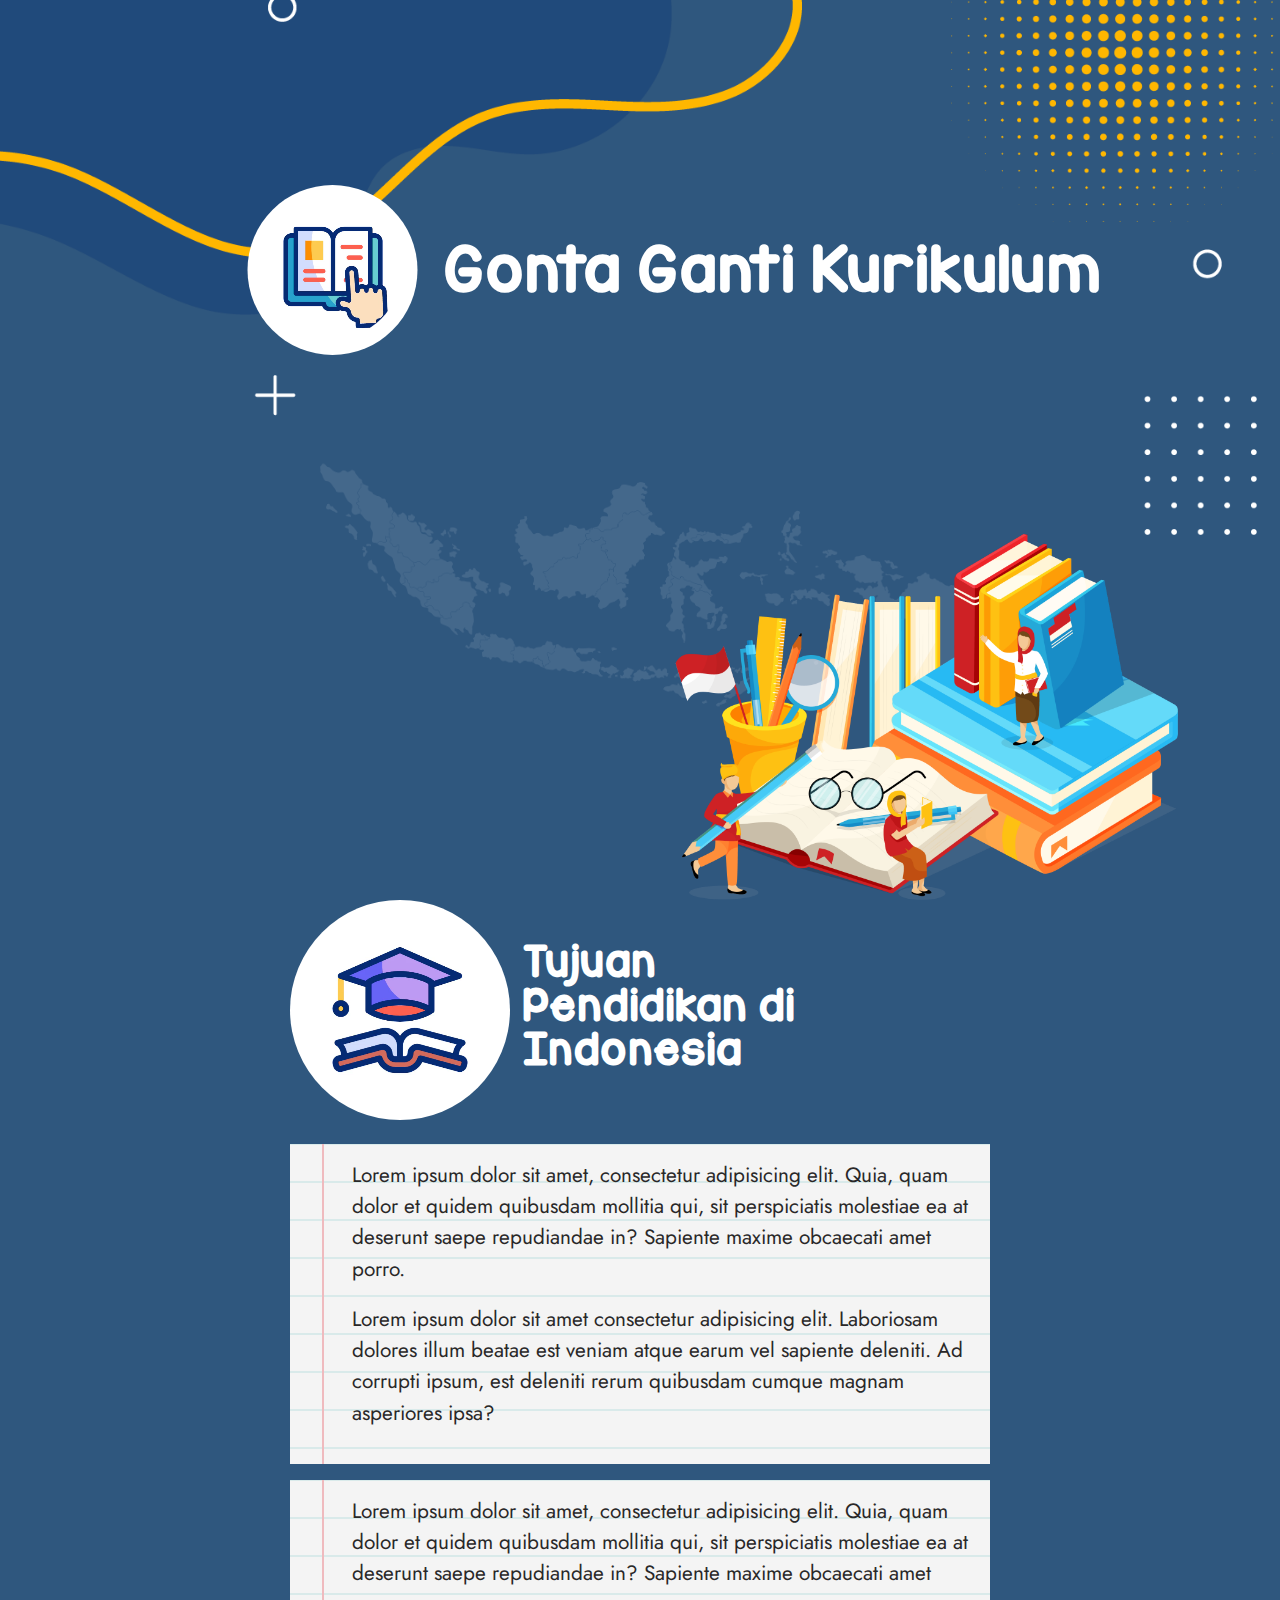
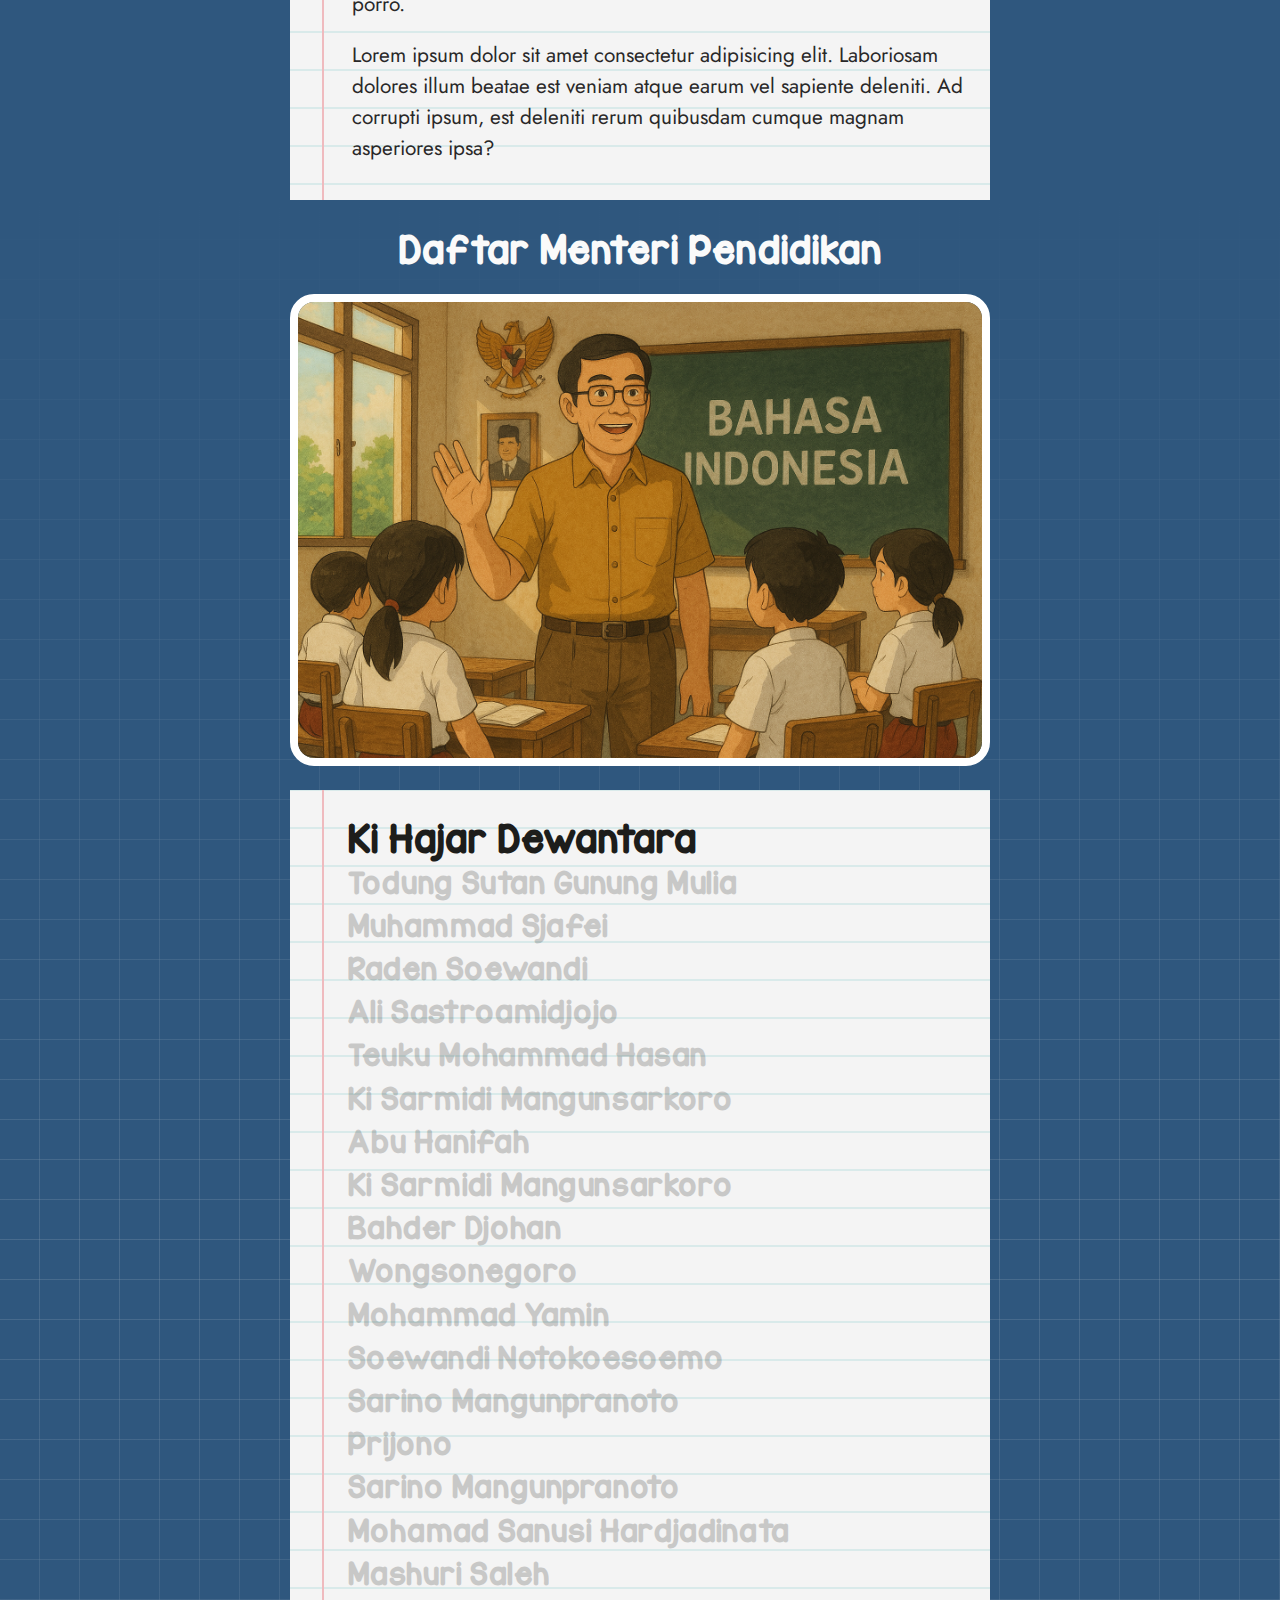
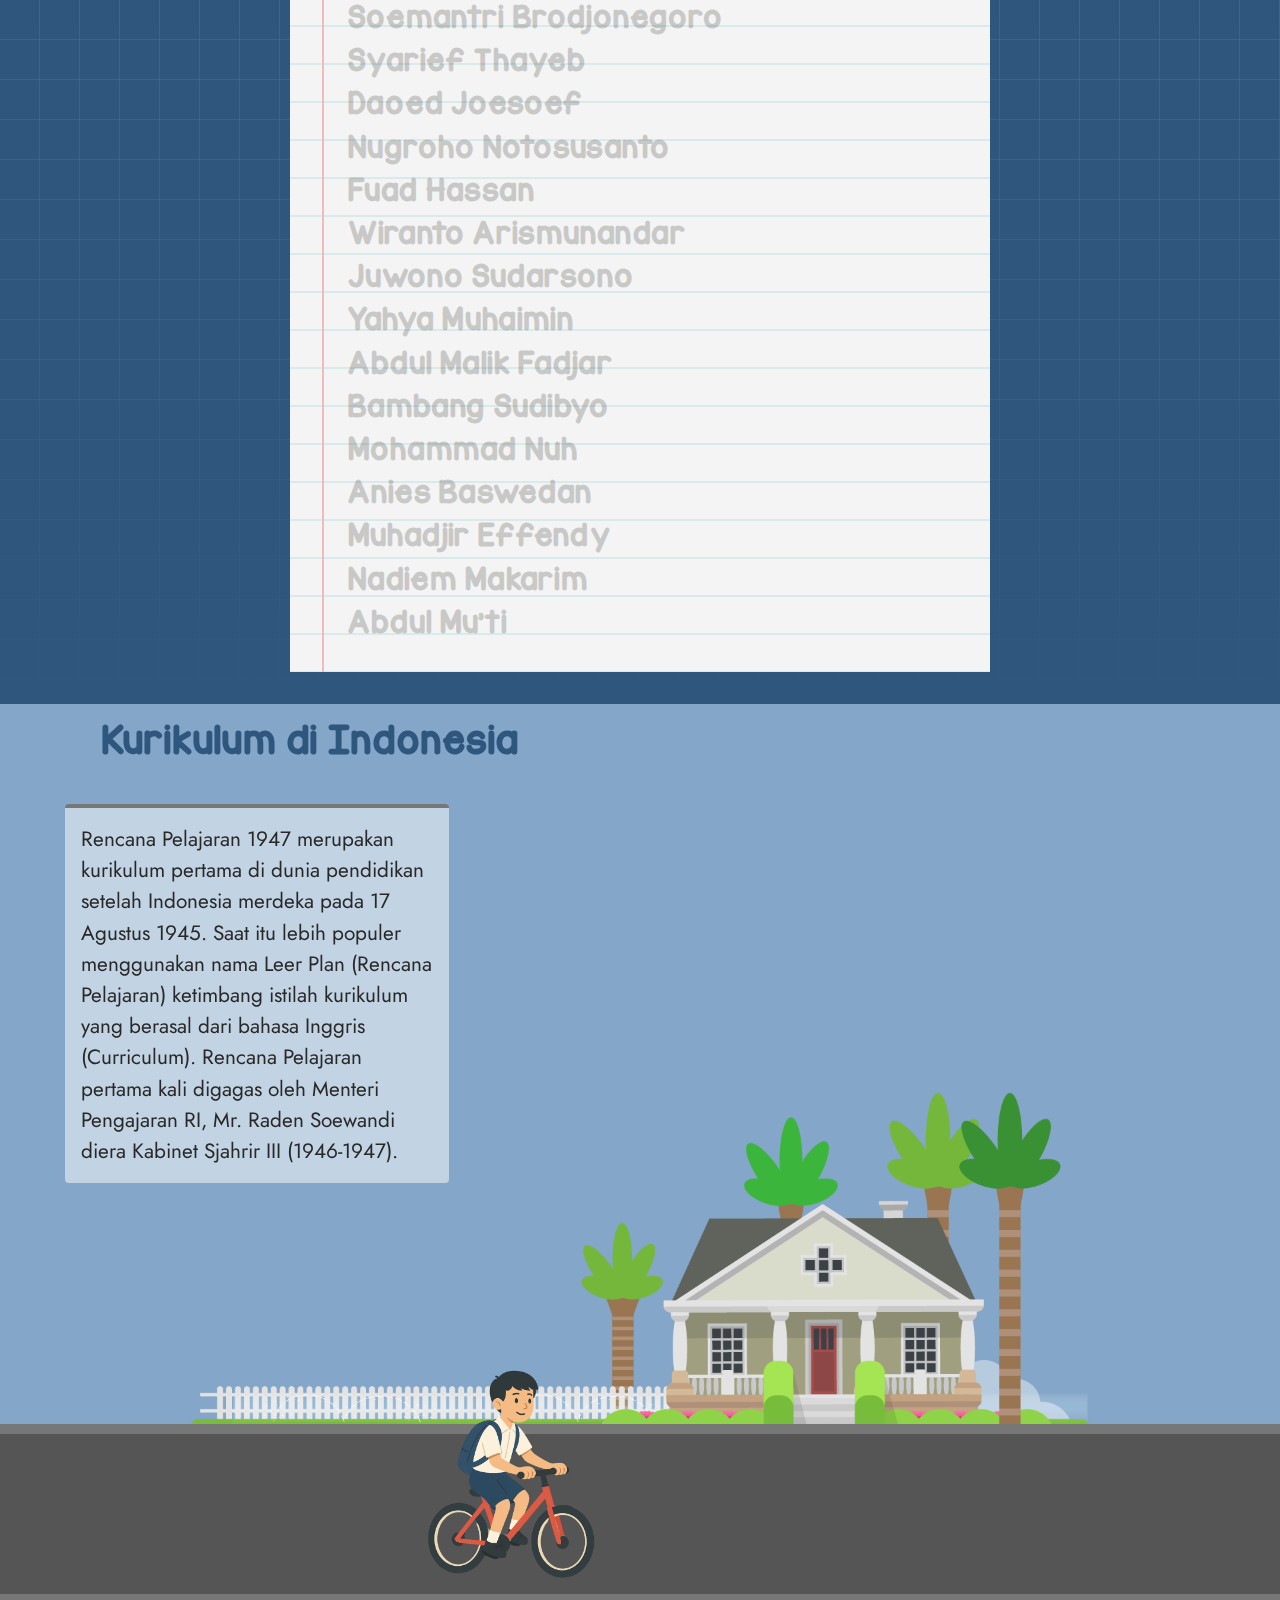
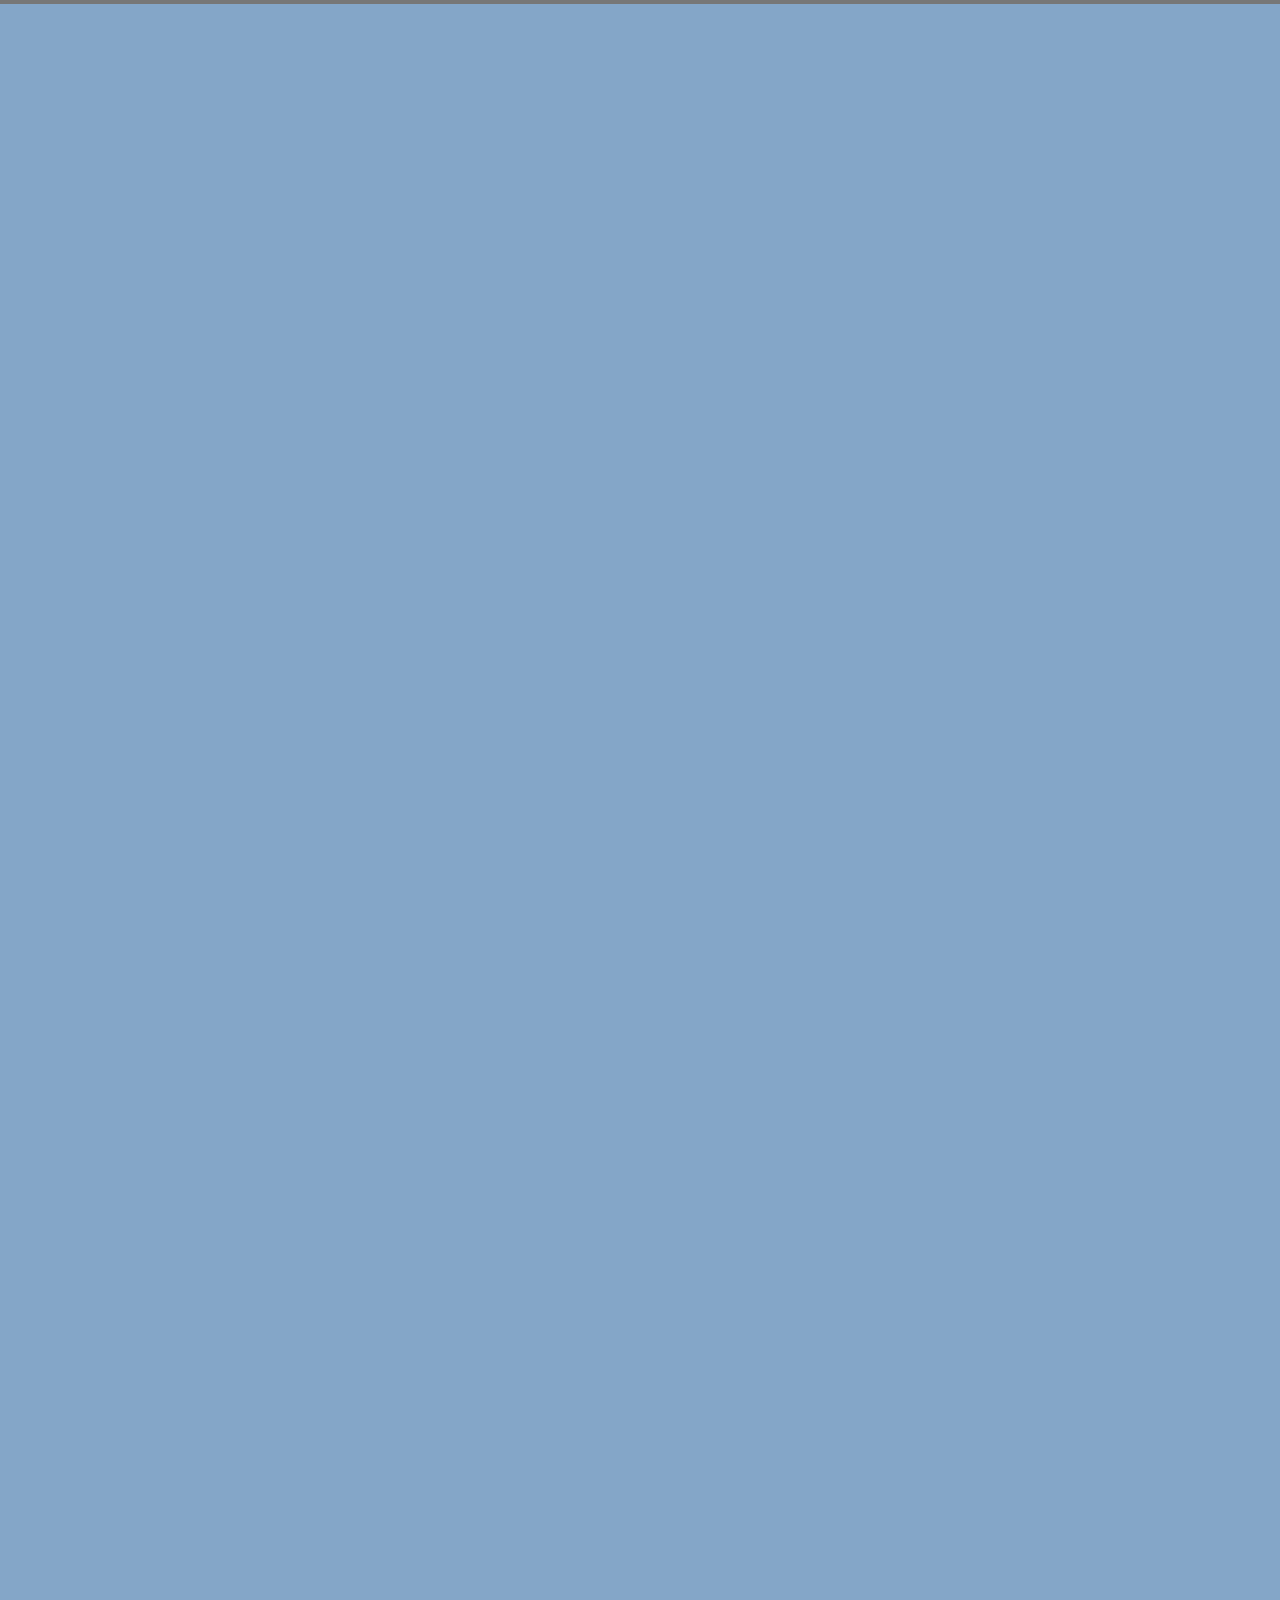
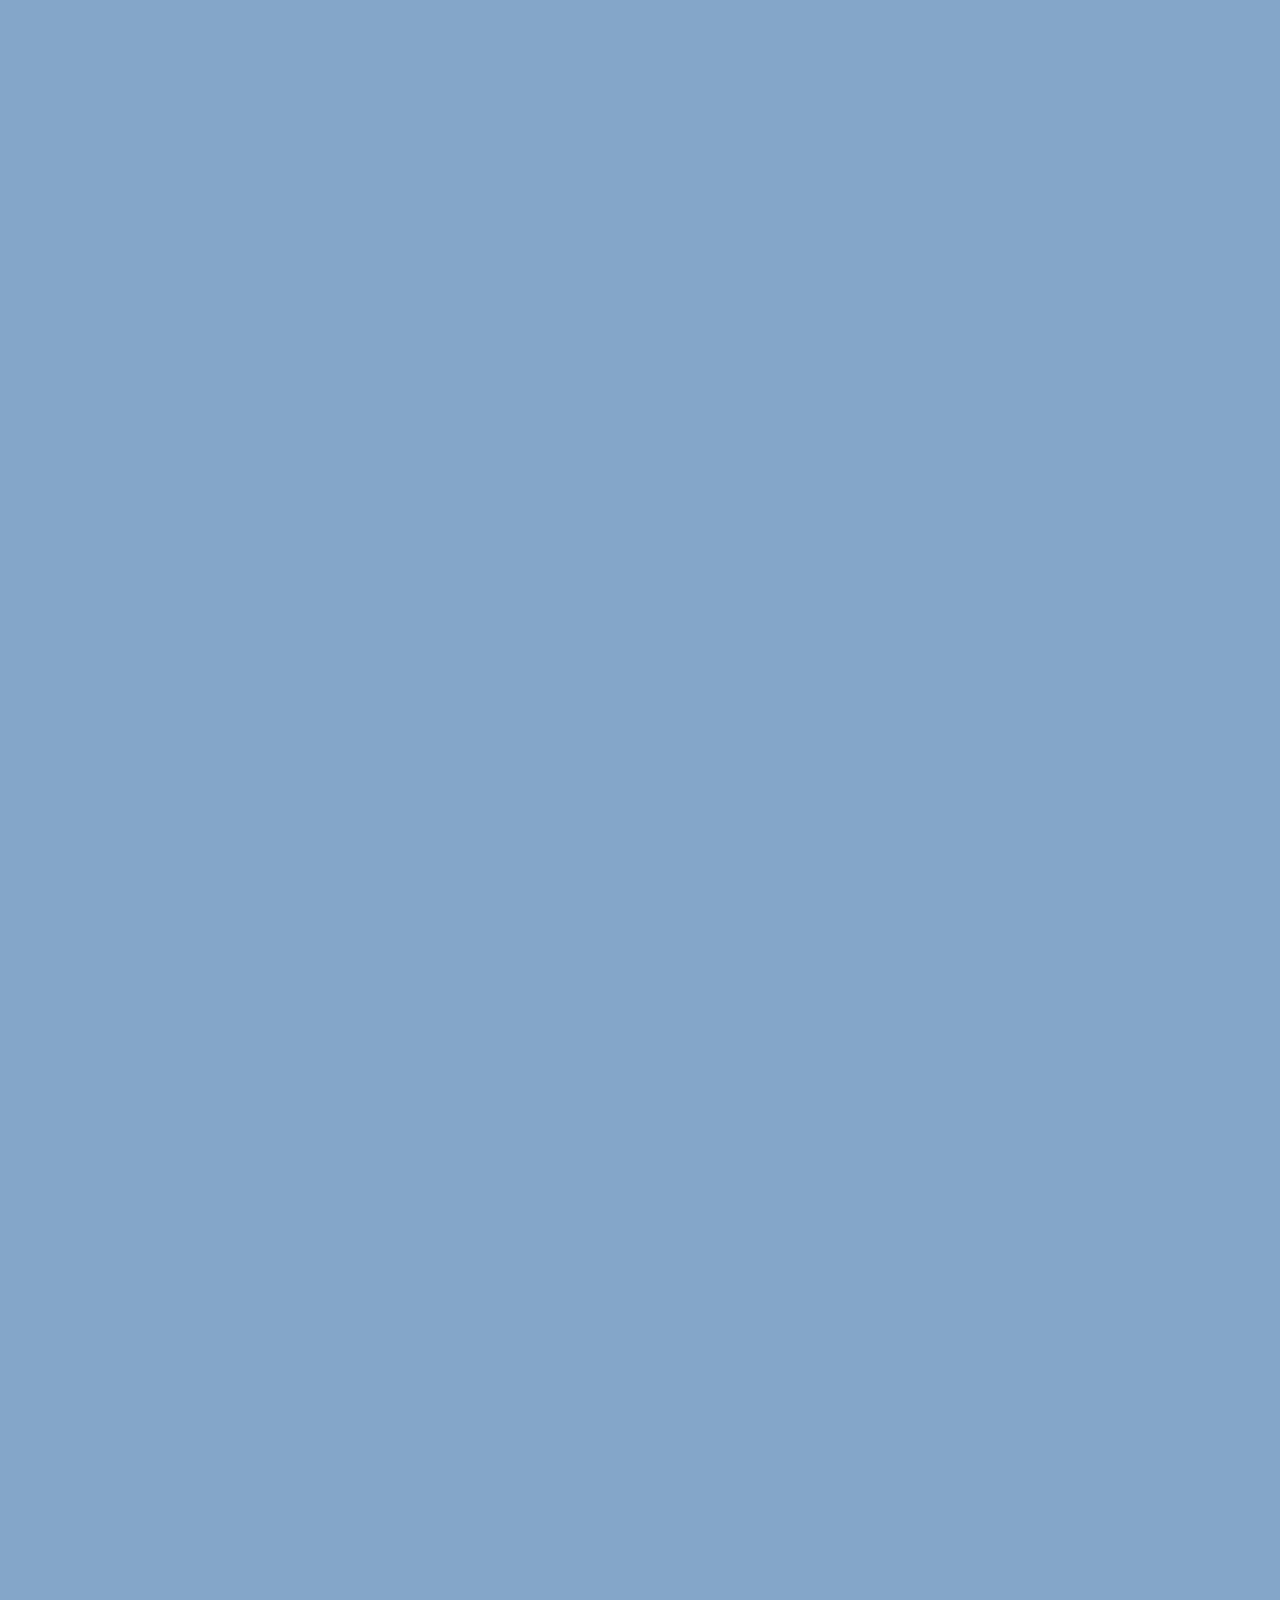
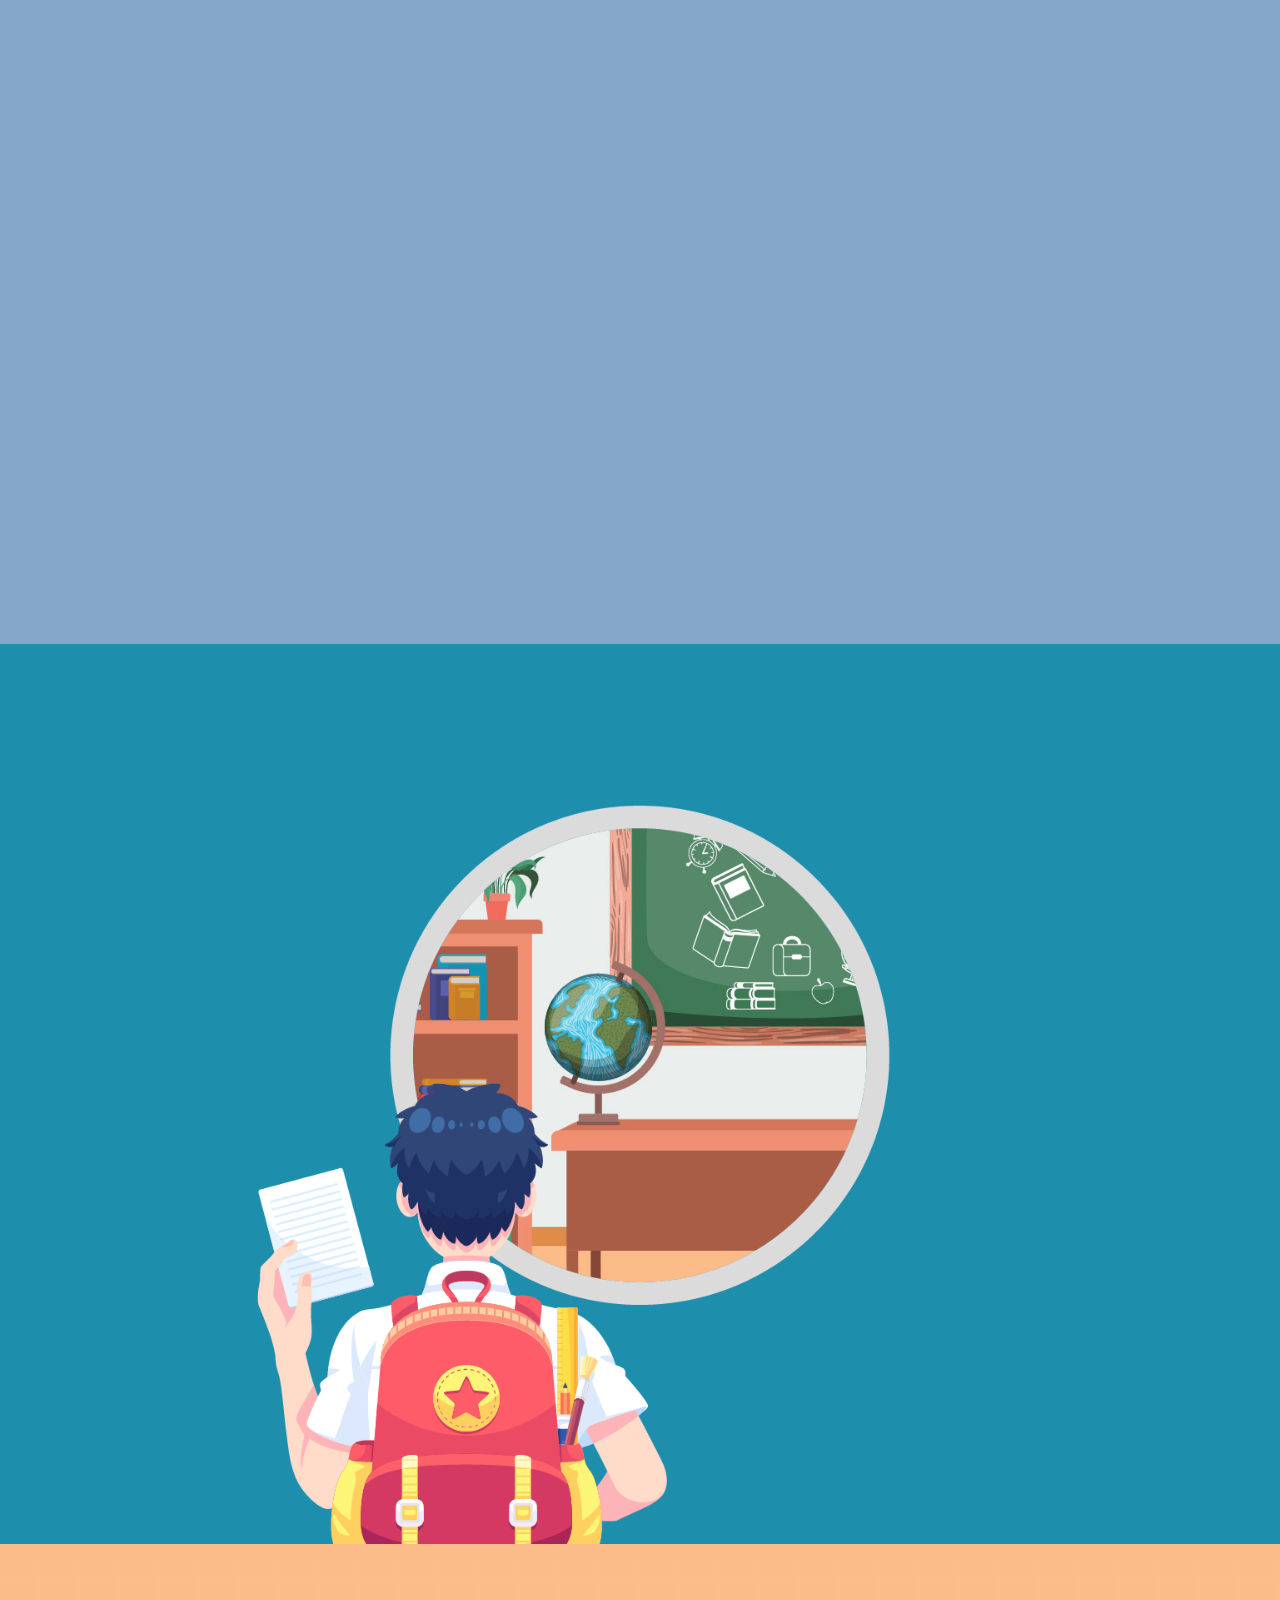
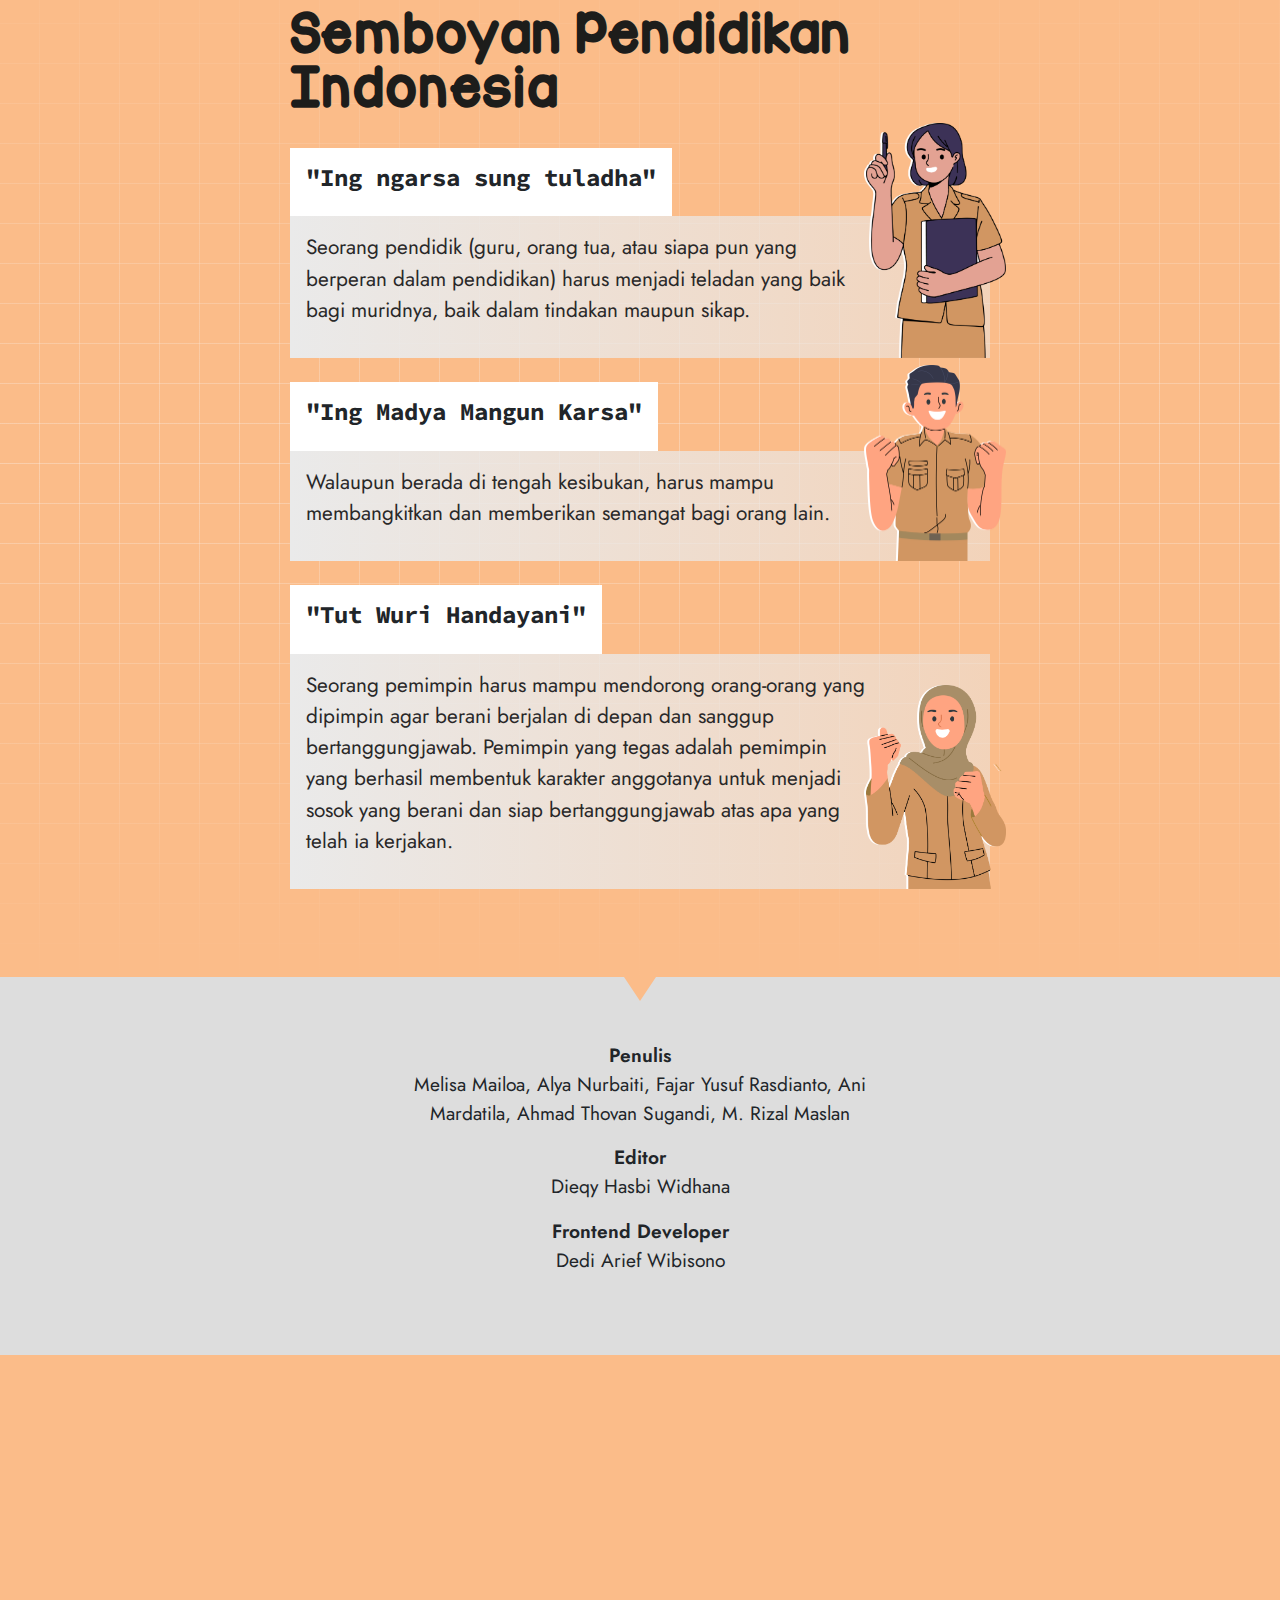
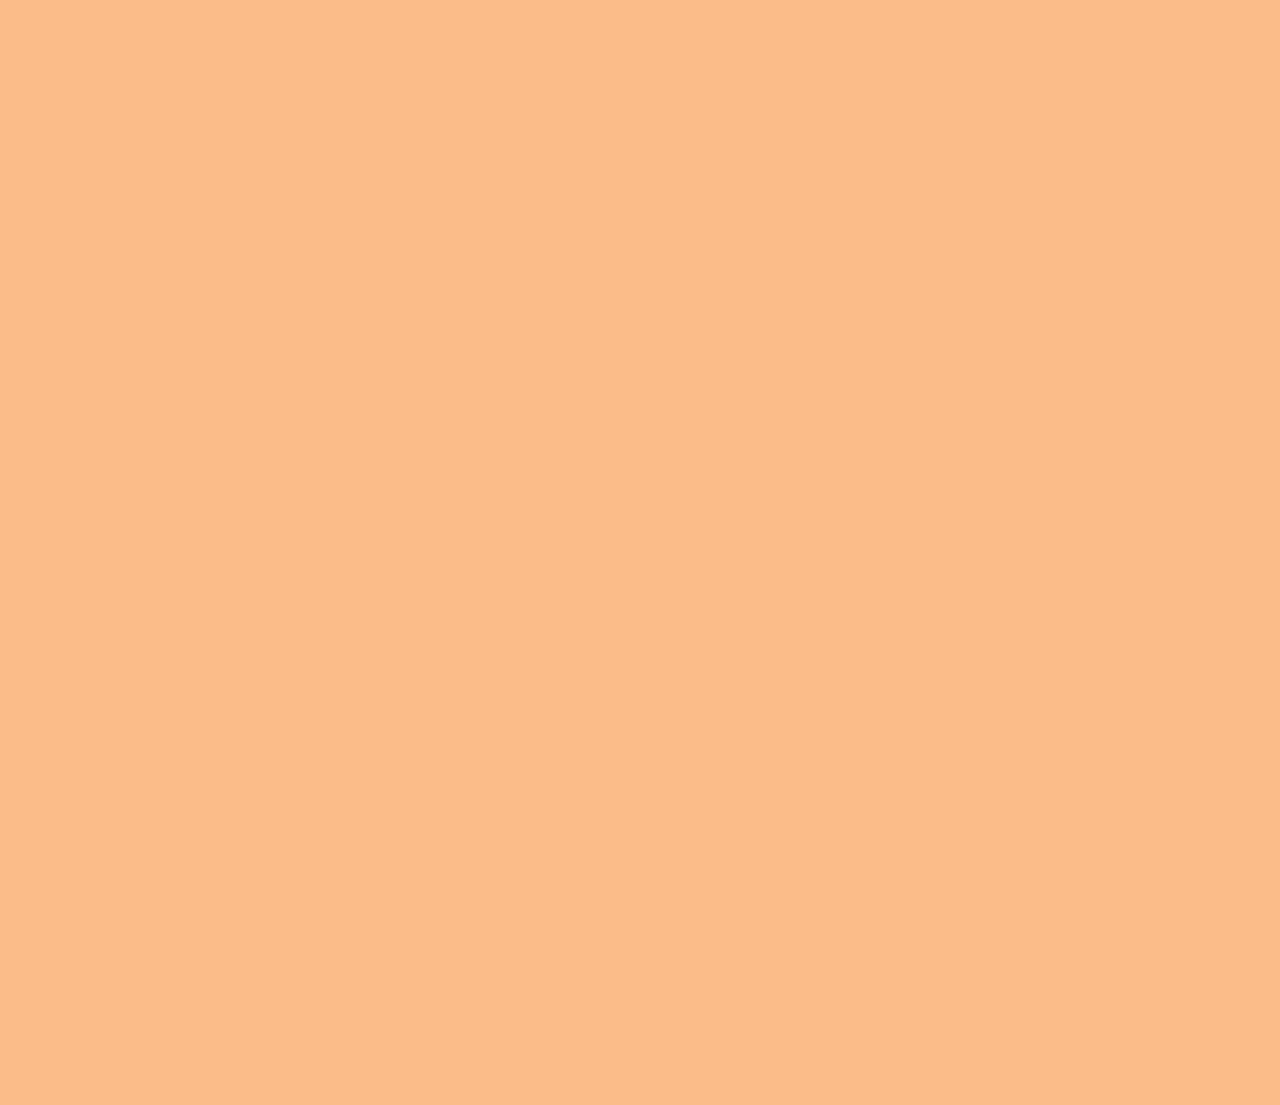
==== commit 6da50465: "dede" ====
--- a/index.html
+++ b/index.html
@@ -220,7 +220,11 @@
                             <div class="sidewalk top"></div>
                             <div class="sidewalk bottom"></div>
                         </div>
-                        ONE
+                        <div class="box">
+                            <p>
+                                Mr Soewandi menunjuk Ki Hadjar Dewantara (Raden Mas Soewardi Soerjaningrat) sebagai Ketua Panitia Penyelidik Pengajaran Republik Indonesia. Rencana pelajaran 1947 bersifat politis, yang tidak mau lagi melihat dunia pendidikan masih menerapkan kurikulum belanda. Merubah Ejaan van Ophuijsen (Belanda) menjadi Ejaan Soewandi atau dikenal Ejaan Republik Indonesia pada 19 Maret 1947.
+                            </p>
+                        </div>
                     </div>
                     <div class="panelx orange">
                         <div class="road">
